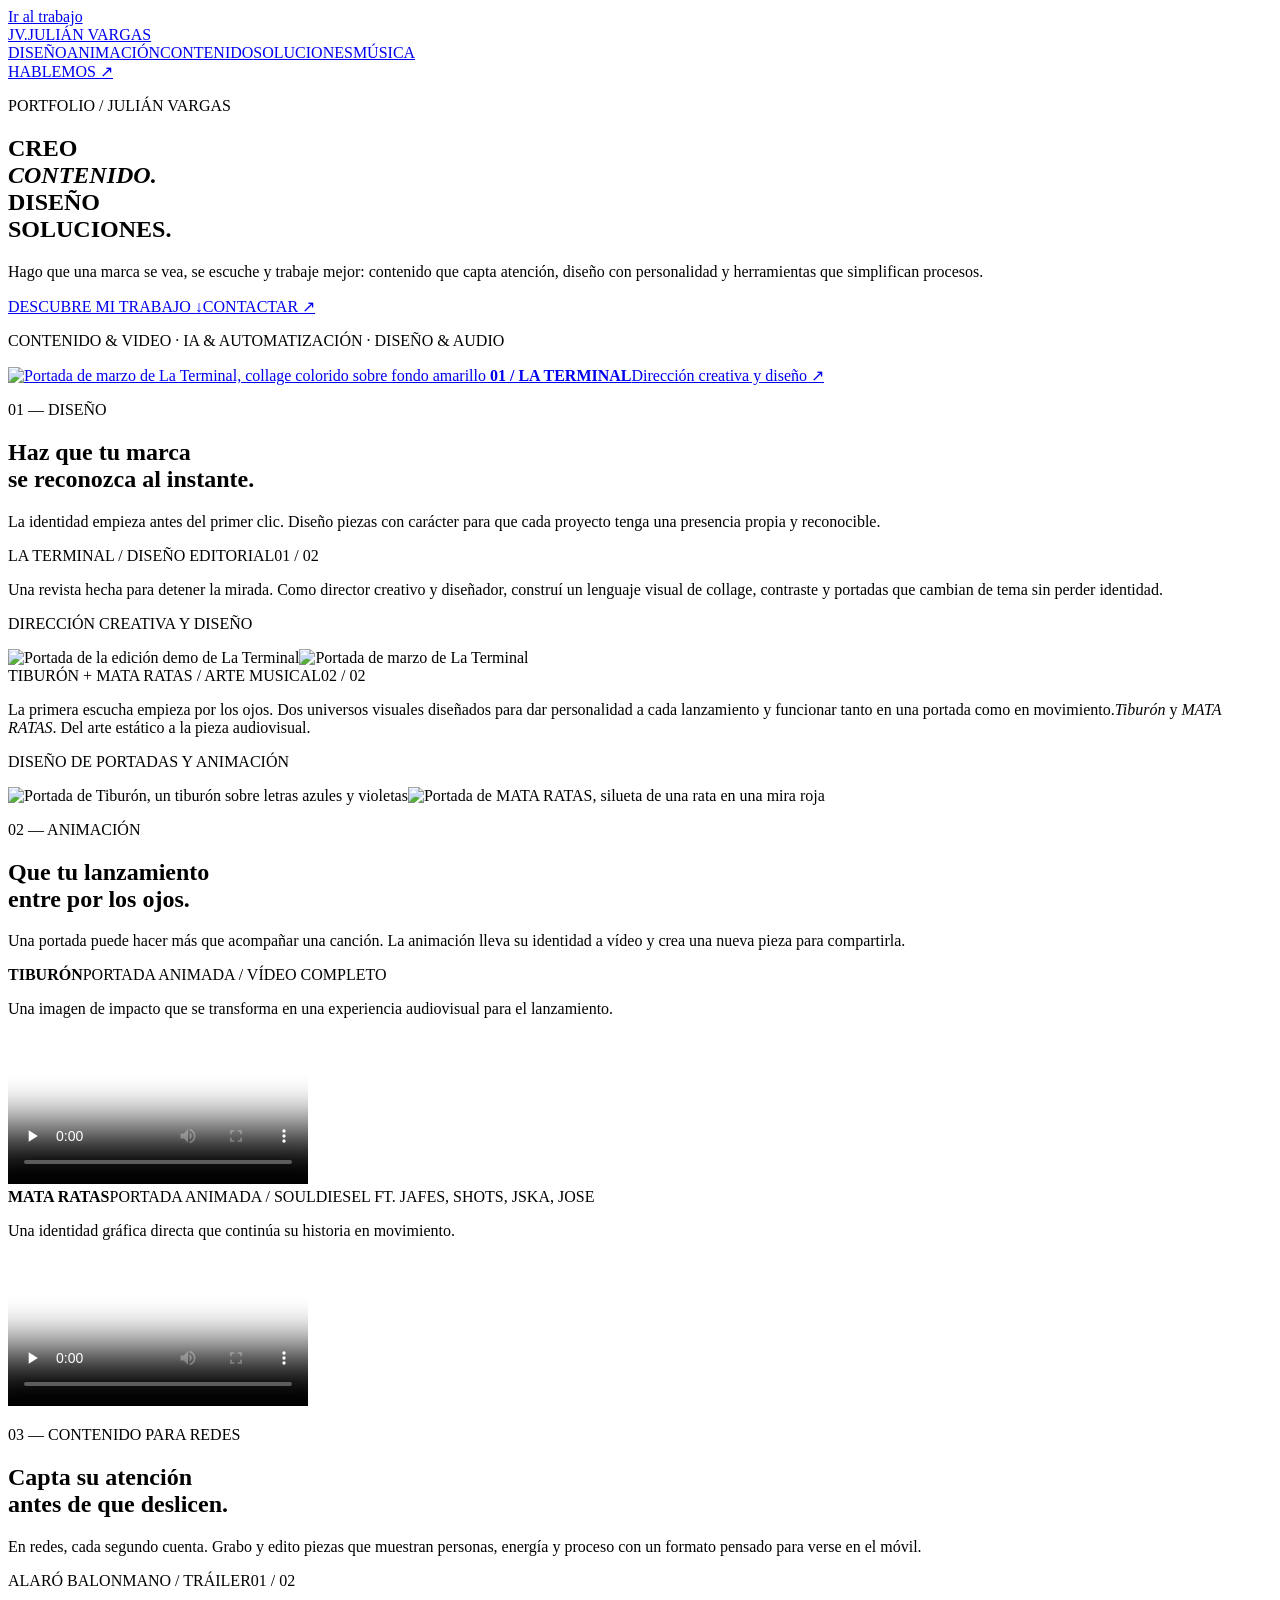
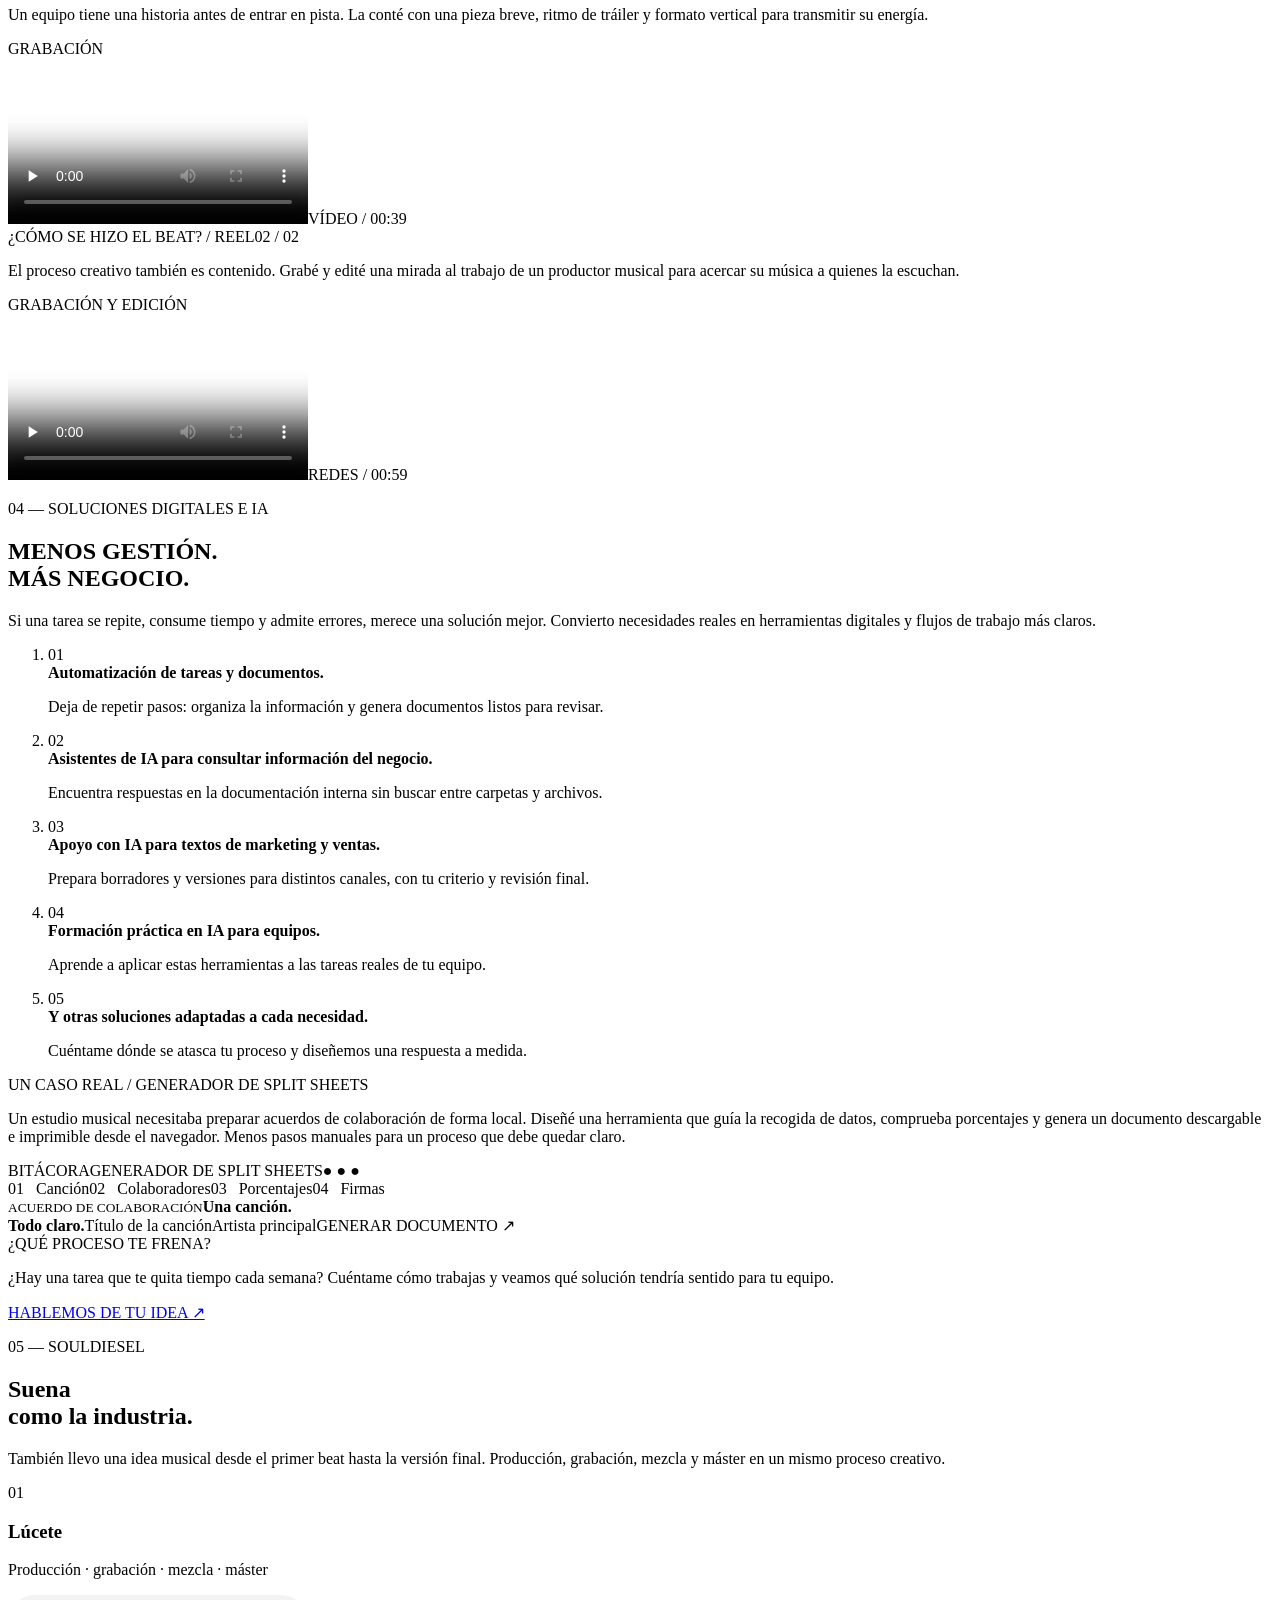
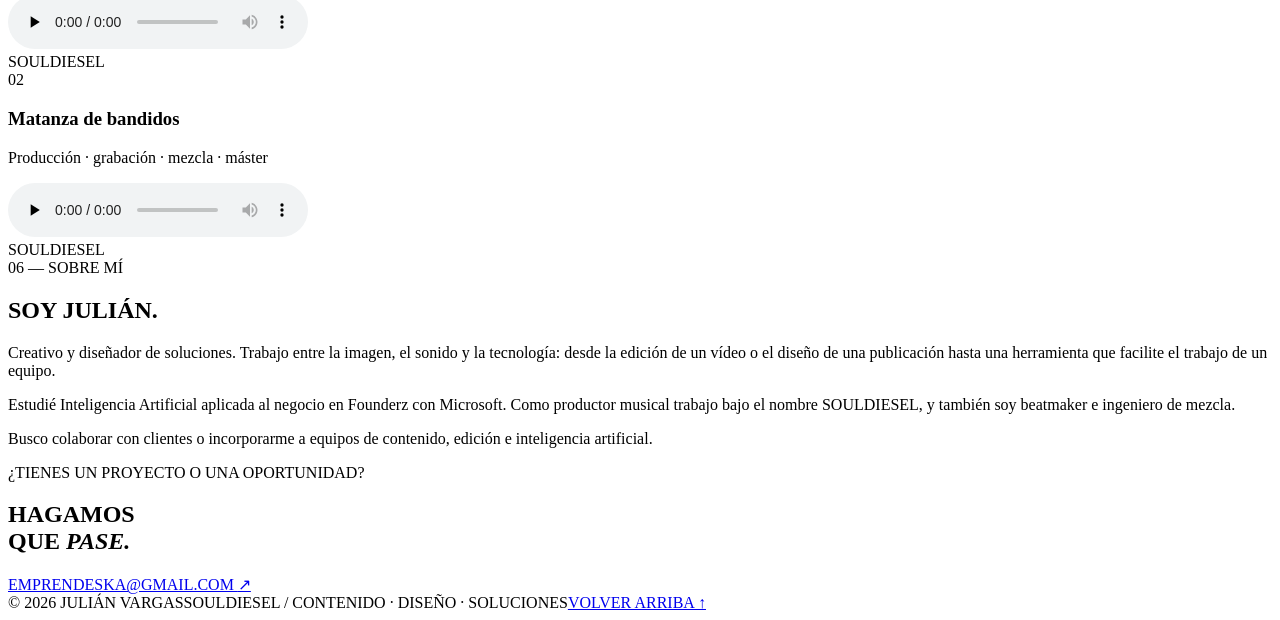
==== index.html @ f3318004 "Create index.html" ====
<!doctype html>
<html lang="es">
<head>
  <meta charset="utf-8">
  <meta name="viewport" content="width=device-width, initial-scale=1">
  <meta name="theme-color" content="#11120f">
  <meta name="description" content="Portfolio de Julián Vargas: creación y edición de contenido, soluciones digitales e inteligencia artificial, dirección creativa y producción musical como SOULDIESEL.">
  <title>Julián Vargas — Contenido, diseño y soluciones digitales</title>
  <link rel="stylesheet" href="styles.css">
</head>
<body>
  <a class="skip" href="#diseno">Ir al trabajo</a>
  <header class="site-header">
    <a class="brand" href="#inicio" aria-label="Julián Vargas, inicio">JV<span class="brand-dot">.</span><span class="brand-name">JULIÁN VARGAS</span></a>
    <nav aria-label="Navegación principal">
      <a href="#diseno">DISEÑO</a><a href="#animacion">ANIMACIÓN</a><a href="#contenido">CONTENIDO</a><a href="#soluciones">SOLUCIONES</a><a href="#musica">MÚSICA</a>
    </nav>
    <a class="header-contact" href="mailto:emprendeska@gmail.com">HABLEMOS <span aria-hidden="true">↗</span></a>
  </header>

  <main id="inicio">
    <section class="hero" aria-labelledby="hero-title">
      <div class="hero-copy">
        <p class="eyebrow"><span class="status-square"></span> PORTFOLIO / JULIÁN VARGAS</p>
        <h1 id="hero-title">CREO<br><em>CONTENIDO.</em><br>DISEÑO<br>SOLUCIONES<span class="accent">.</span></h1>
        <p class="hero-intro">Hago que una marca se vea, se escuche y trabaje mejor: contenido que capta atención, diseño con personalidad y herramientas que simplifican procesos.</p>
        <div class="hero-actions"><a class="button button-bright" href="#diseno">DESCUBRE MI TRABAJO <span aria-hidden="true">↓</span></a><a class="text-link" href="mailto:emprendeska@gmail.com">CONTACTAR <span aria-hidden="true">↗</span></a></div>
        <p class="hero-aside">CONTENIDO &amp; VIDEO <span>·</span> IA &amp; AUTOMATIZACIÓN <span>·</span> DISEÑO &amp; AUDIO</p>
      </div>
      <a class="hero-art" href="#diseno" aria-label="Ver trabajo de diseño">
        <img src="assets/revista-marzo.png" alt="Portada de marzo de La Terminal, collage colorido sobre fondo amarillo" fetchpriority="high">
        <span class="hero-art-label"><b>01 / LA TERMINAL</b><span>Dirección creativa y diseño <span aria-hidden="true">↗</span></span></span>
      </a>
    </section>

    <section id="diseno" class="section work-section" aria-labelledby="diseno-title"><div class="section-head"><p class="section-index">01 — DISEÑO</p><h2 id="diseno-title">Haz que tu marca<br><span>se reconozca al instante.</span></h2><p>La identidad empieza antes del primer clic. Diseño piezas con carácter para que cada proyecto tenga una presencia propia y reconocible.</p></div><div class="project-grid"><article class="project project-art" id="editorial">
          <div class="project-info"><div class="project-meta"><span>LA TERMINAL / DISEÑO EDITORIAL</span><span>01 / 02</span></div><p>Una revista hecha para detener la mirada. Como director creativo y diseñador, construí un lenguaje visual de collage, contraste y portadas que cambian de tema sin perder identidad.</p><p class="role">DIRECCIÓN CREATIVA Y DISEÑO</p></div>
        <div class="project-media magazine-pair"><img src="assets/revista-demo.png" alt="Portada de la edición demo de La Terminal" loading="lazy"><img src="assets/revista-marzo.png" alt="Portada de marzo de La Terminal" loading="lazy"></div>
          </article>
        <article class="project project-art">
          <div class="project-info"><div class="project-meta"><span>TIBURÓN + MATA RATAS / ARTE MUSICAL</span><span>02 / 02</span></div><p>La primera escucha empieza por los ojos. Dos universos visuales diseñados para dar personalidad a cada lanzamiento y funcionar tanto en una portada como en movimiento.<i>Tiburón</i> y <i>MATA RATAS</i>. Del arte estático a la pieza audiovisual.</p><p class="role">DISEÑO DE PORTADAS Y ANIMACIÓN</p></div>
        <div class="project-media art-pair"><img src="assets/tiburon.webp" alt="Portada de Tiburón, un tiburón sobre letras azules y violetas" loading="lazy"><img src="assets/mata-ratas.webp" alt="Portada de MATA RATAS, silueta de una rata en una mira roja" loading="lazy"></div>
          </article>
      </div></section><section id="animacion" class="section animation-section" aria-labelledby="animacion-title"><div class="section-head"><p class="section-index">02 — ANIMACIÓN</p><h2 id="animacion-title">Que tu lanzamiento<br><span>entre por los ojos.</span></h2><p>Una portada puede hacer más que acompañar una canción. La animación lleva su identidad a vídeo y crea una nueva pieza para compartirla.</p></div><div class="motion-grid" aria-label="Animaciones de portadas">
        <div class="motion-item" id="tiburon-video"><div class="motion-heading"><b>TIBURÓN</b><span>PORTADA ANIMADA / VÍDEO COMPLETO</span></div><p>Una imagen de impacto que se transforma en una experiencia audiovisual para el lanzamiento.</p><video controls playsinline preload="none" poster="assets/tiburon.webp" aria-label="Animación de la portada Tiburón"><source src="assets/tiburon.mp4" type="video/mp4">Tu navegador no admite este vídeo.</source></video></div>
        <div class="motion-item" id="ratas-video"><div class="motion-heading"><b>MATA RATAS</b><span>PORTADA ANIMADA / SOULDIESEL FT. JAFES, SHOTS, JSKA, JOSE</span></div><p>Una identidad gráfica directa que continúa su historia en movimiento.</p><video controls playsinline preload="none" poster="assets/mata-ratas.webp" aria-label="Animación de la portada MATA RATAS"><source src="assets/mata-ratas.mp4" type="video/mp4">Tu navegador no admite este vídeo.</source></video></div>
      </div>
    </section><section id="contenido" class="section content-section" aria-labelledby="contenido-title"><div class="section-head"><p class="section-index">03 — CONTENIDO PARA REDES</p><h2 id="contenido-title">Capta su atención<br><span>antes de que deslicen.</span></h2><p>En redes, cada segundo cuenta. Grabo y edito piezas que muestran personas, energía y proceso con un formato pensado para verse en el móvil.</p></div><div class="project-grid"><article class="project project-video">
          <div class="project-info"><div class="project-meta"><span>ALARÓ BALONMANO / TRÁILER</span><span>01 / 02</span></div><p>Un equipo tiene una historia antes de entrar en pista. La conté con una pieza breve, ritmo de tráiler y formato vertical para transmitir su energía.</p><p class="role">GRABACIÓN</p></div>
        <div class="project-media portrait"><video controls playsinline preload="none" poster="assets/balonmano-poster.jpg" aria-label="Tráiler del equipo de balonmano de Alaró"><source src="assets/balonmano.mp4" type="video/mp4">Tu navegador no admite este vídeo.</source></video><span class="media-corner">VÍDEO / 00:39</span></div>
          </article>
        <article class="project project-video">
          <div class="project-info"><div class="project-meta"><span>¿CÓMO SE HIZO EL BEAT? / REEL</span><span>02 / 02</span></div><p>El proceso creativo también es contenido. Grabé y edité una mirada al trabajo de un productor musical para acercar su música a quienes la escuchan.</p><p class="role">GRABACIÓN Y EDICIÓN</p></div>
        <div class="project-media portrait"><video controls playsinline preload="none" poster="assets/beat-poster.jpg" aria-label="Vídeo sobre cómo se hizo un beat"><source src="assets/beat.mp4" type="video/mp4">Tu navegador no admite este vídeo.</source></video><span class="media-corner">REDES / 00:59</span></div>
          </article>
        </div></section><section id="soluciones" class="section solutions" aria-labelledby="solutions-title"><div class="section-head"><p class="section-index">04 — SOLUCIONES DIGITALES E IA</p><h2 id="solutions-title">MENOS GESTIÓN.<br><span>MÁS NEGOCIO.</span></h2><p>Si una tarea se repite, consume tiempo y admite errores, merece una solución mejor. Convierto necesidades reales en herramientas digitales y flujos de trabajo más claros.</p></div>
      <ol class="solution-options" aria-label="Aplicaciones de IA y automatización">
<li><span class="option-number" aria-hidden="true">01</span><div><strong>Automatización de tareas y documentos.</strong><p>Deja de repetir pasos: organiza la información y genera documentos listos para revisar.</p></div></li>
<li><span class="option-number" aria-hidden="true">02</span><div><strong>Asistentes de IA para consultar información del negocio.</strong><p>Encuentra respuestas en la documentación interna sin buscar entre carpetas y archivos.</p></div></li>
<li><span class="option-number" aria-hidden="true">03</span><div><strong>Apoyo con IA para textos de marketing y ventas.</strong><p>Prepara borradores y versiones para distintos canales, con tu criterio y revisión final.</p></div></li>
<li><span class="option-number" aria-hidden="true">04</span><div><strong>Formación práctica en IA para equipos.</strong><p>Aprende a aplicar estas herramientas a las tareas reales de tu equipo.</p></div></li>
<li><span class="option-number" aria-hidden="true">05</span><div><strong>Y otras soluciones adaptadas a cada necesidad.</strong><p>Cuéntame dónde se atasca tu proceso y diseñemos una respuesta a medida.</p></div></li>
</ol><div class="solution-lead"><p class="case-label">UN CASO REAL / GENERADOR DE SPLIT SHEETS</p><p>Un estudio musical necesitaba preparar acuerdos de colaboración de forma local. Diseñé una herramienta que guía la recogida de datos, comprueba porcentajes y genera un documento descargable e imprimible desde el navegador. Menos pasos manuales para un proceso que debe quedar claro.</p></div><div class="solution-case"><div class="solution-screen" aria-label="Esquema visual del generador de acuerdos musicales"><div class="screen-top"><span>BITÁCORA</span><span>GENERADOR DE SPLIT SHEETS</span><span>● ● ●</span></div><div class="screen-body"><div class="screen-side"><span class="active">01   Canción</span><span>02   Colaboradores</span><span>03   Porcentajes</span><span>04   Firmas</span></div><div class="screen-form"><small>ACUERDO DE COLABORACIÓN</small><strong>Una canción.<br>Todo claro.</strong><span class="fake-field">Título de la canción</span><span class="fake-field">Artista principal</span><span class="fake-button">GENERAR DOCUMENTO ↗</span></div></div></div></div>
      <div class="service-line"><div><span>¿QUÉ PROCESO TE FRENA?</span><p>¿Hay una tarea que te quita tiempo cada semana? Cuéntame cómo trabajas y veamos qué solución tendría sentido para tu equipo.</p></div><a href="mailto:emprendeska@gmail.com?subject=Una%20idea%20para%20automatizar">HABLEMOS DE TU IDEA ↗</a></div></section>

    <section id="musica" class="section music" aria-labelledby="music-title"><div class="section-head"><p class="section-index">05 — SOULDIESEL</p><h2 id="music-title">Suena<br><span>como la industria.</span></h2><p>También llevo una idea musical desde el primer beat hasta la versión final. Producción, grabación, mezcla y máster en un mismo proceso creativo.</p></div><div class="tracks"><article class="track"><div class="track-number">01</div><div class="track-copy"><h3>Lúcete</h3><p>Producción · grabación · mezcla · máster</p><audio controls preload="none" aria-label="Escuchar Lúcete"><source src="assets/lucete.mp3" type="audio/mpeg">Tu navegador no admite audio.</source></audio></div><span class="track-mark">SOULDIESEL</span></article><article class="track"><div class="track-number">02</div><div class="track-copy"><h3>Matanza de bandidos</h3><p>Producción · grabación · mezcla · máster</p><audio controls preload="none" aria-label="Escuchar Matanza de bandidos"><source src="assets/matanza.mp3" type="audio/mpeg">Tu navegador no admite audio.</source></audio></div><span class="track-mark">SOULDIESEL</span></article></div></section>

    <section id="sobre-mi" class="section about" aria-labelledby="about-title"><div class="about-label">06 — SOBRE MÍ</div><div><h2 id="about-title">SOY JULIÁN<span>.</span></h2><p>Creativo y diseñador de soluciones. Trabajo entre la imagen, el sonido y la tecnología: desde la edición de un vídeo o el diseño de una publicación hasta una herramienta que facilite el trabajo de un equipo.</p><p>Estudié Inteligencia Artificial aplicada al negocio en Founderz con Microsoft. Como productor musical trabajo bajo el nombre SOULDIESEL, y también soy beatmaker e ingeniero de mezcla.</p><p class="about-availability">Busco colaborar con clientes o incorporarme a equipos de contenido, edición e inteligencia artificial.</p></div></section>

    <section class="contact" aria-labelledby="contact-title"><p>¿TIENES UN PROYECTO O UNA OPORTUNIDAD?</p><h2 id="contact-title">HAGAMOS<br>QUE <em>PASE.</em></h2><a href="mailto:emprendeska@gmail.com">EMPRENDESKA@GMAIL.COM <span aria-hidden="true">↗</span></a></section>
  </main>
  <footer><span>© <span id="year">2026</span> JULIÁN VARGAS</span><span>SOULDIESEL / CONTENIDO · DISEÑO · SOLUCIONES</span><a href="#inicio">VOLVER ARRIBA ↑</a></footer>
  <script>document.getElementById('year').textContent = new Date().getFullYear();</script>
</body>
</html>
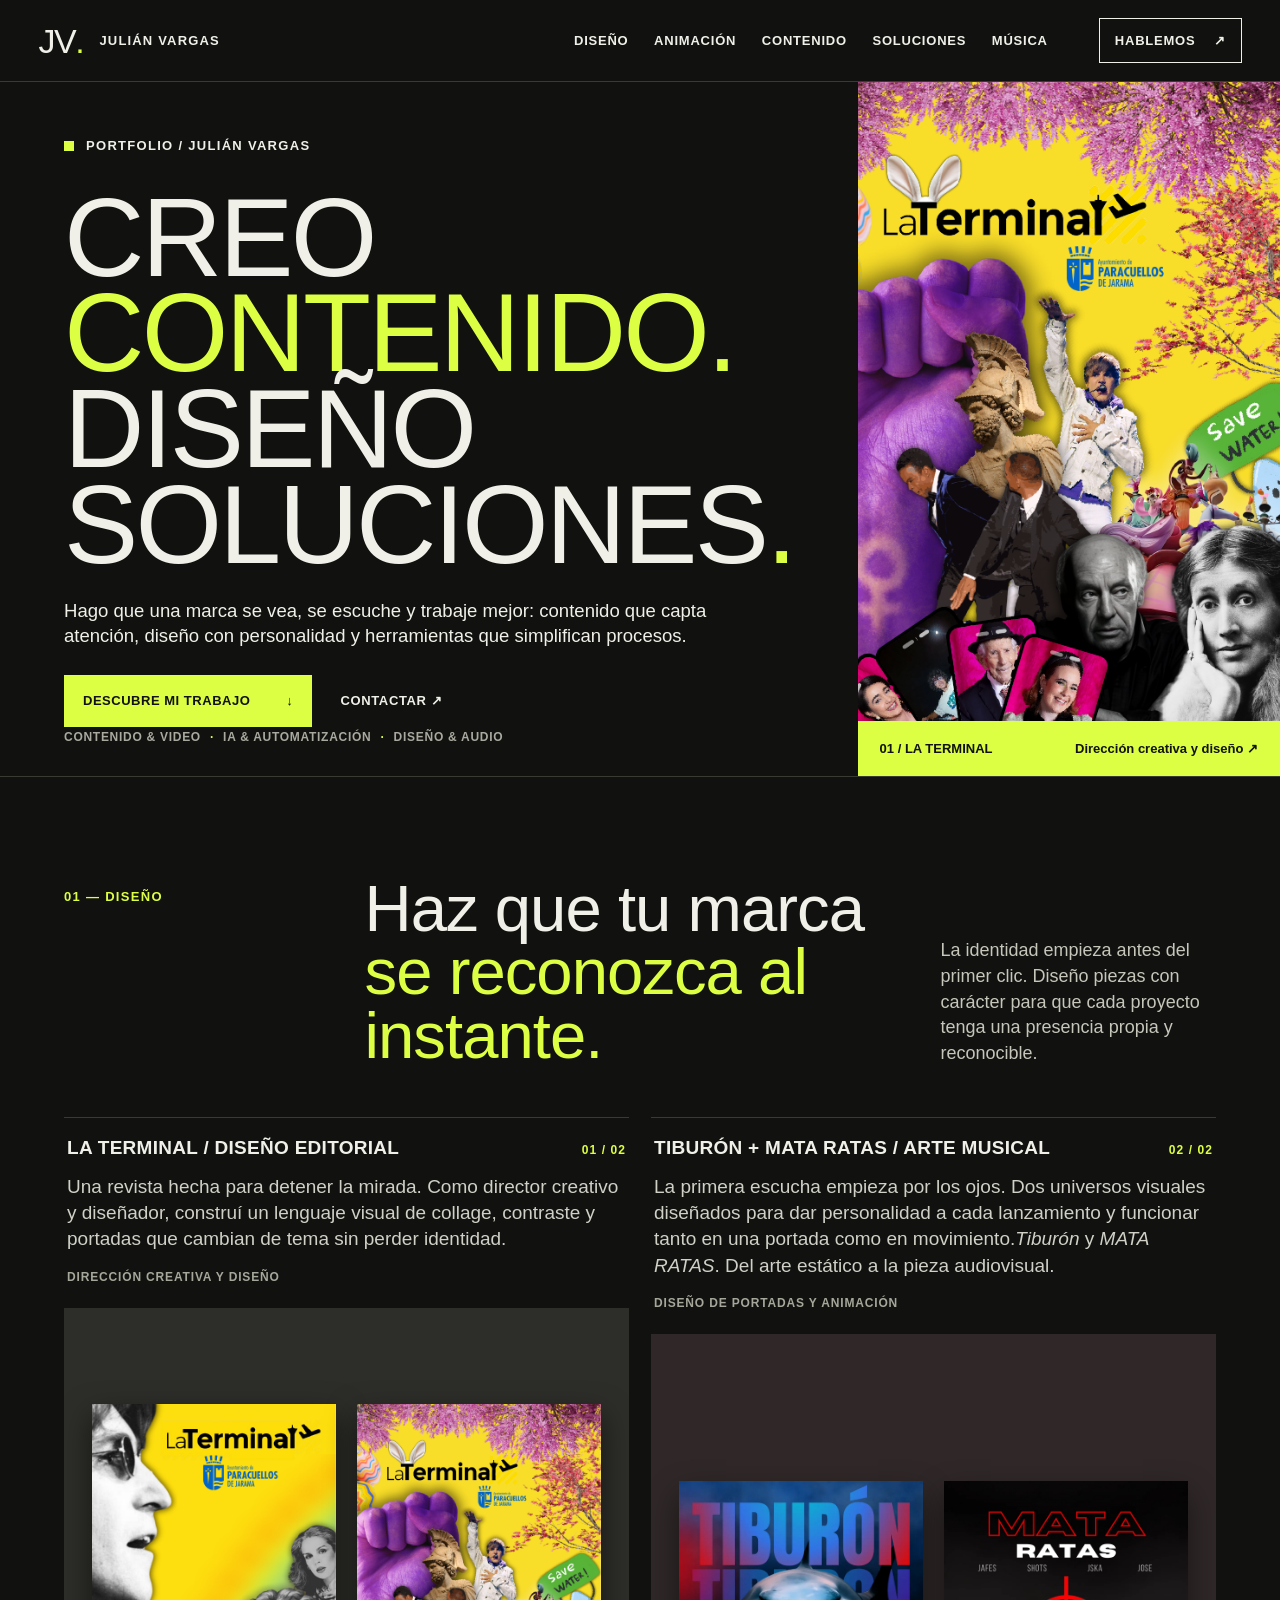
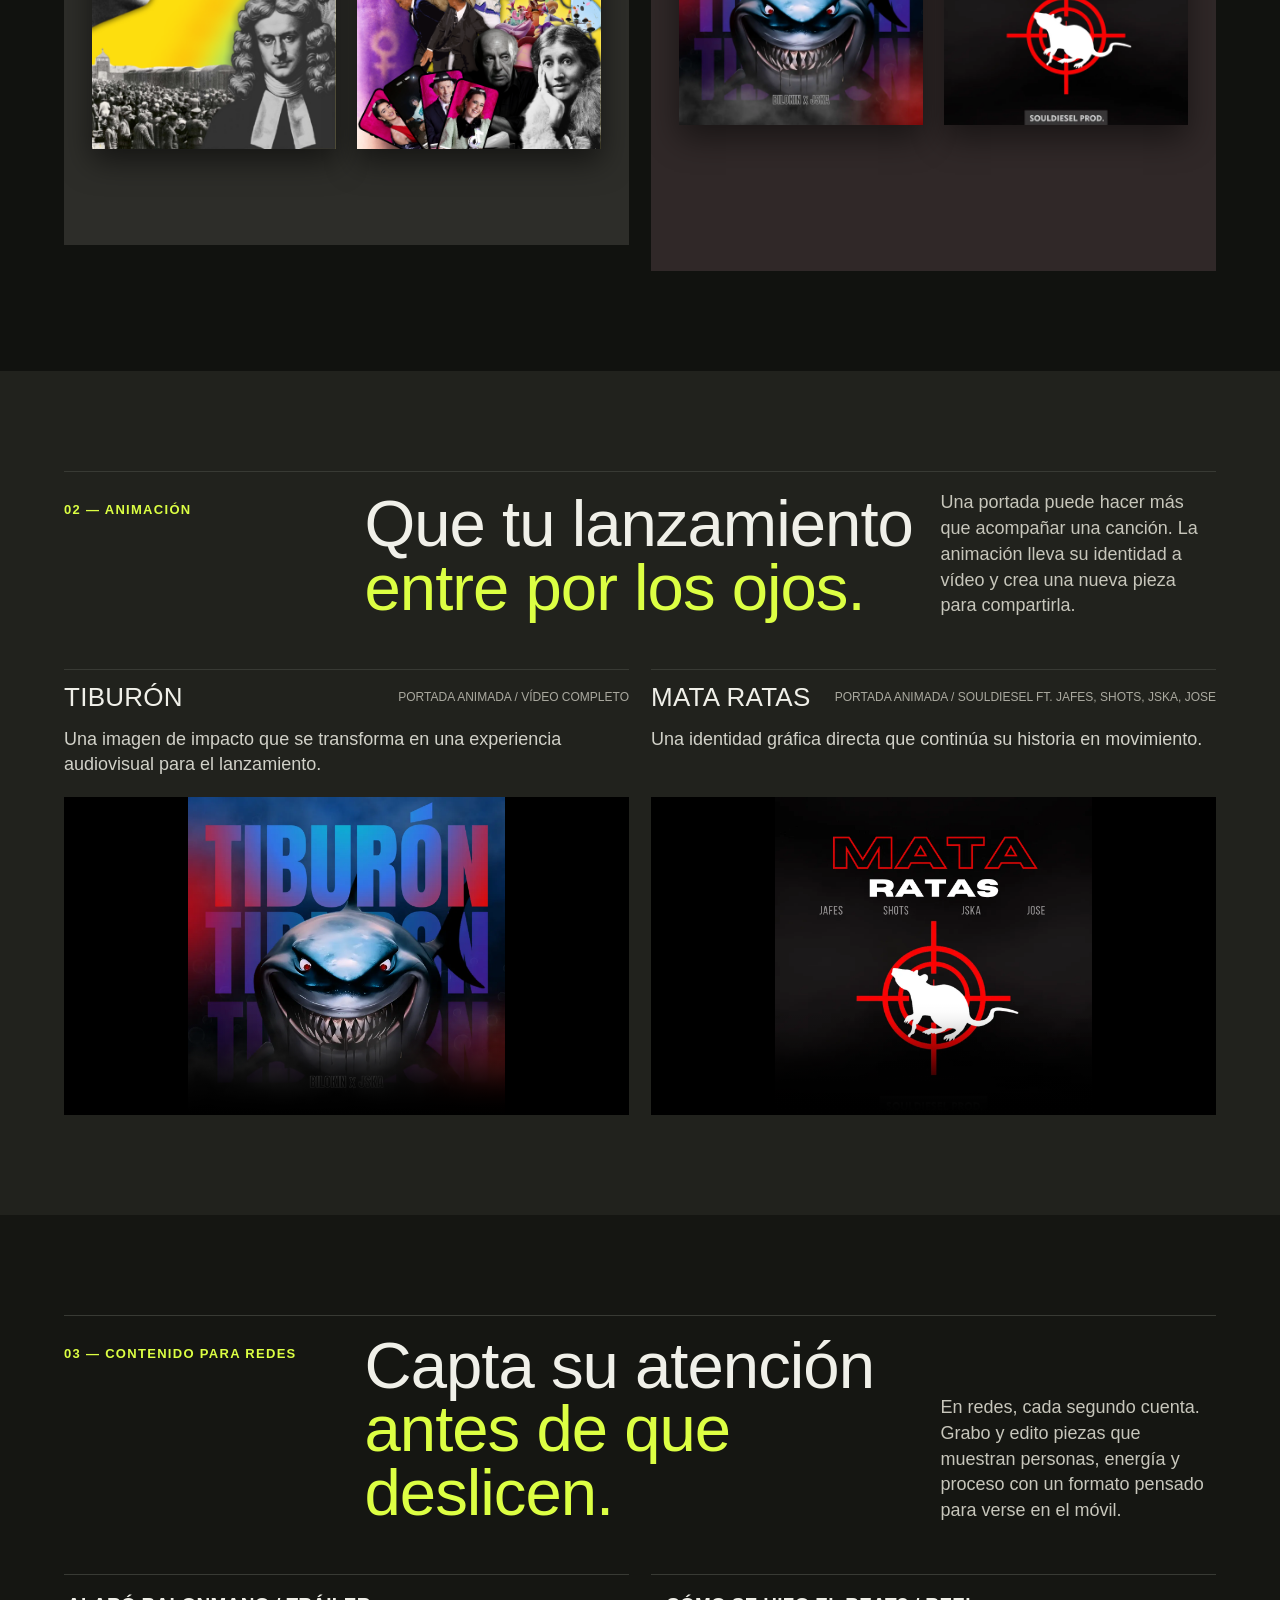
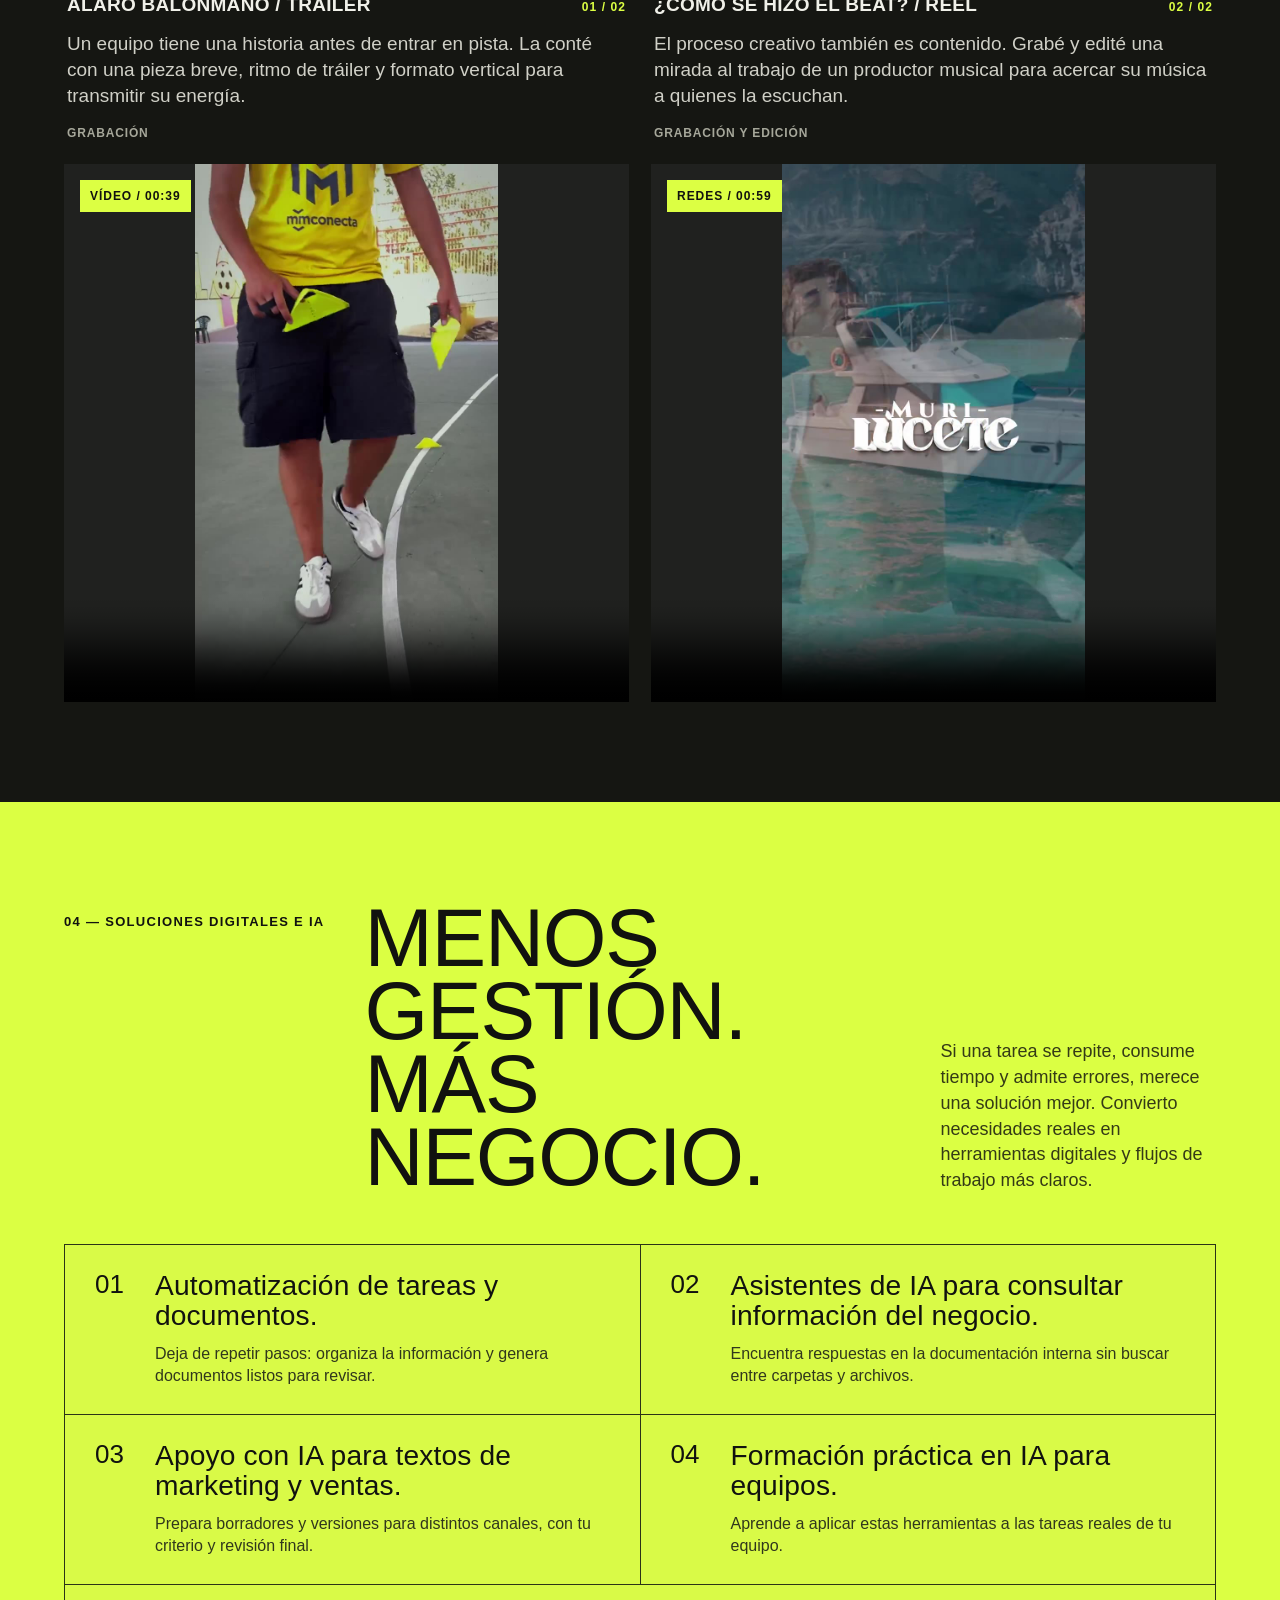
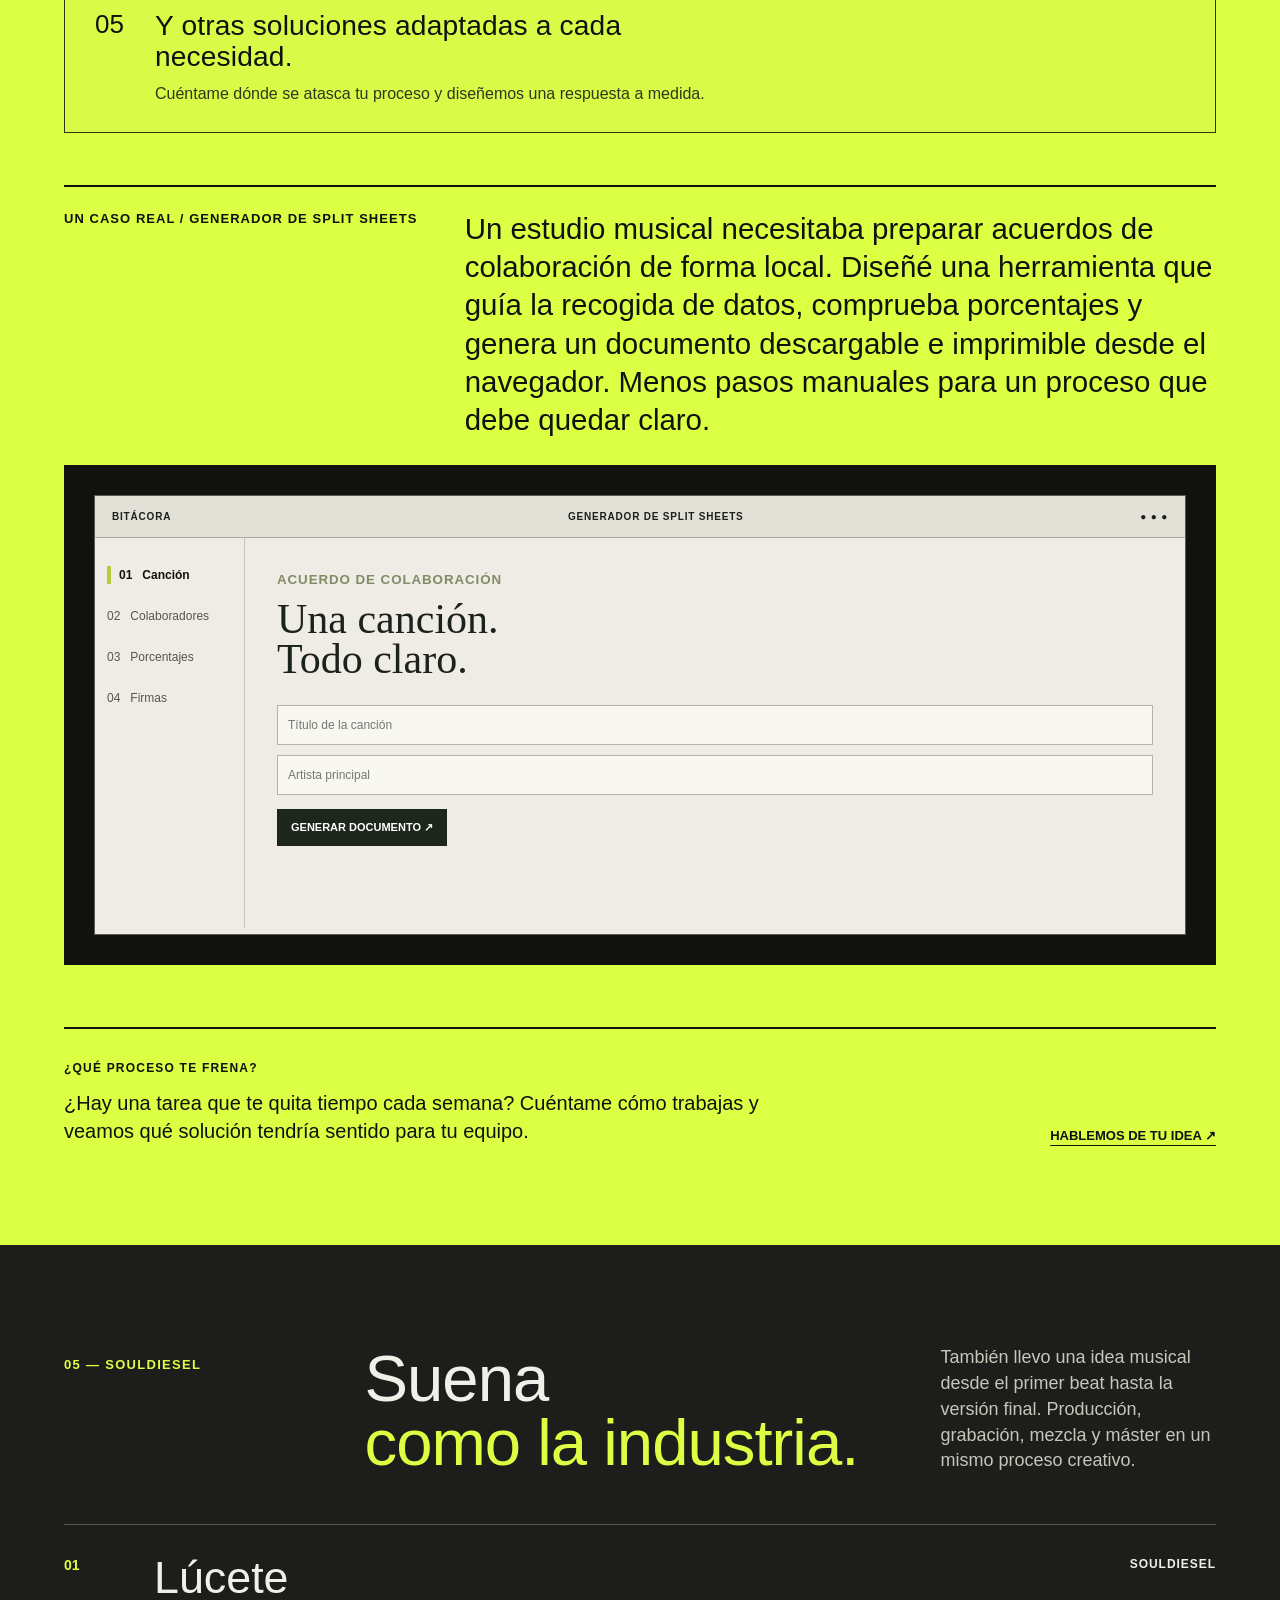
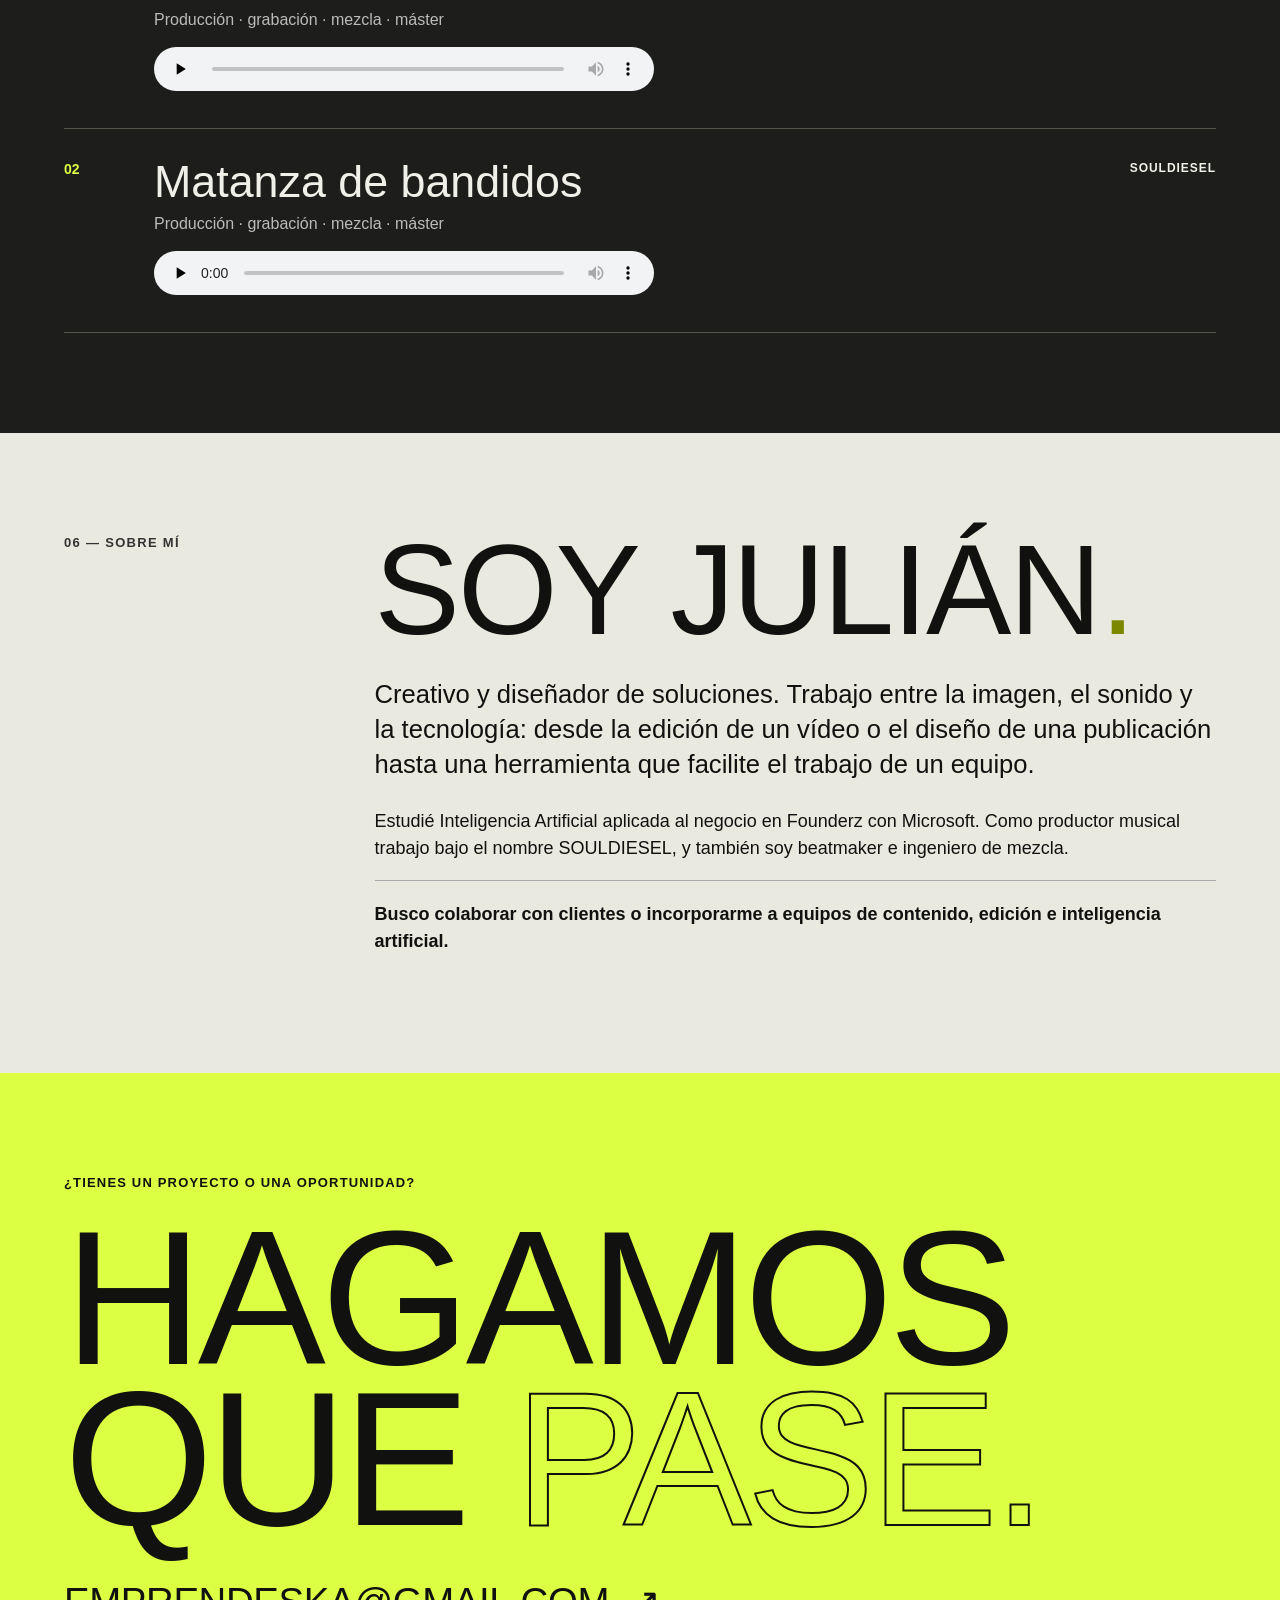
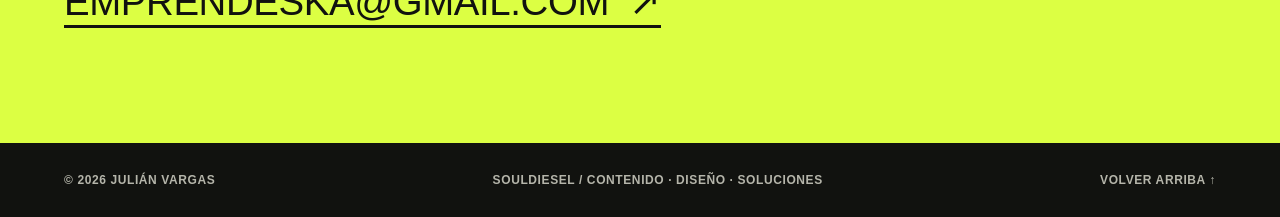
==== commit 39395ed0: "html index.html" ====
--- a/index.html
+++ b/index.html
@@ -70,6 +70,50 @@
     <section class="contact" aria-labelledby="contact-title"><p>¿TIENES UN PROYECTO O UNA OPORTUNIDAD?</p><h2 id="contact-title">HAGAMOS<br>QUE <em>PASE.</em></h2><a href="mailto:emprendeska@gmail.com">EMPRENDESKA@GMAIL.COM <span aria-hidden="true">↗</span></a></section>
   </main>
   <footer><span>© <span id="year">2026</span> JULIÁN VARGAS</span><span>SOULDIESEL / CONTENIDO · DISEÑO · SOLUCIONES</span><a href="#inicio">VOLVER ARRIBA ↑</a></footer>
-  <script>document.getElementById('year').textContent = new Date().getFullYear();</script>
+  <script>
+    document.getElementById('year').textContent = new Date().getFullYear();
+    (() => {
+      const header = document.querySelector('.site-header');
+      const nav = header.querySelector('nav');
+      const items = [...nav.querySelectorAll('a[href^="#"]')]
+        .map(link => ({ link, id: link.hash.slice(1), section: document.getElementById(link.hash.slice(1)) }))
+        .filter(item => item.section);
+      let current = null;
+      let scheduled = false;
+
+      function updateSection() {
+        scheduled = false;
+        const line = header.getBoundingClientRect().bottom + 24;
+        const active = items.find(({ section }) => {
+          const bounds = section.getBoundingClientRect();
+          return bounds.top <= line && bounds.bottom > line;
+        })?.id ?? null;
+        if (active === current) return;
+        current = active;
+        for (const { link, id } of items) {
+          if (id === active) link.setAttribute('aria-current', 'location');
+          else link.removeAttribute('aria-current');
+        }
+        const link = items.find(item => item.id === active)?.link;
+        if (link && nav.scrollWidth > nav.clientWidth) {
+          const navBox = nav.getBoundingClientRect();
+          const linkBox = link.getBoundingClientRect();
+          nav.scrollTo({
+            left: nav.scrollLeft + linkBox.left - navBox.left - (navBox.width - linkBox.width) / 2,
+            behavior: matchMedia('(prefers-reduced-motion: reduce)').matches ? 'auto' : 'smooth'
+          });
+        }
+      }
+      function scheduleUpdate() {
+        if (scheduled) return;
+        scheduled = true;
+        requestAnimationFrame(updateSection);
+      }
+      addEventListener('scroll', scheduleUpdate, { passive: true });
+      addEventListener('resize', scheduleUpdate);
+      addEventListener('hashchange', scheduleUpdate);
+      updateSection();
+    })();
+  </script>
 </body>
 </html>
--- a/styles.css
+++ b/styles.css
@@ -0,0 +1,13 @@
+:root{color-scheme:dark;--ink:#11120f;--paper:#f0f0e9;--muted:#aaa99f;--line:#383a34;--acid:#dcff43;--display:Impact,"Arial Narrow",sans-serif}*{box-sizing:border-box}html{scroll-behavior:smooth}body{margin:0;background:var(--ink);color:var(--paper);font:16px/1.5 Arial,Helvetica,sans-serif}img,video{display:block;max-width:100%}a{color:inherit}button,a{touch-action:manipulation}a:focus-visible,video:focus-visible,audio:focus-visible{outline:3px solid var(--acid);outline-offset:4px}.skip{position:absolute;left:12px;top:-70px;padding:10px;background:var(--acid);color:var(--ink);z-index:100}.skip:focus{top:10px}.site-header{height:82px;padding:0 3vw;display:flex;align-items:center;gap:36px;border-bottom:1px solid var(--line);position:relative;z-index:10;background:var(--ink)}.brand{display:flex;align-items:center;text-decoration:none;font:34px/1 var(--display);letter-spacing:-.04em;white-space:nowrap}.brand-dot{color:var(--acid)}.brand-name{font:700 13px/1 Arial,sans-serif;letter-spacing:.09em;margin-left:16px}.site-header nav{display:flex;gap:clamp(14px,2vw,36px);margin-left:auto}.site-header nav a,.header-contact{font-size:13px;font-weight:800;letter-spacing:.06em;text-decoration:none;white-space:nowrap}.site-header a:hover,.text-link:hover,.project-links a:hover,footer a:hover{color:var(--acid)}.header-contact{border:1px solid var(--paper);padding:12px 15px;margin-left:15px}.header-contact span{margin-left:14px}.hero{min-height:695px;display:grid;grid-template-columns:minmax(0,1.34fr) minmax(330px,.66fr);border-bottom:1px solid var(--line)}.hero-copy{padding:54px 4vw 30px 5vw;display:flex;flex-direction:column;align-items:flex-start}.eyebrow,.section-index,.about-label{font-size:13px;font-weight:800;letter-spacing:.1em}.eyebrow{display:flex;gap:12px;align-items:center;margin:0 0 34px}.status-square{width:10px;height:10px;background:var(--acid)}h1,h2,h3,p{margin-top:0}.hero h1{font:clamp(70px,8.7vw,152px)/.86 var(--display);letter-spacing:-.025em;margin:0 0 25px}.hero h1 em,.contact h2 em{font-style:normal;color:var(--acid)}.hero h1 .accent{color:var(--acid)}.hero-intro{max-width:610px;font-size:clamp(18px,1.45vw,23px);line-height:1.36;margin:0 0 27px}.hero-actions{display:flex;align-items:center;gap:28px}.button{display:inline-flex;gap:36px;align-items:center;padding:16px 19px;text-decoration:none;font-size:13px;font-weight:800;letter-spacing:.04em}.button-bright{background:var(--acid);color:var(--ink)}.button-bright:hover{background:#f0ffaf}.text-link{font-size:13px;font-weight:800;letter-spacing:.05em;text-decoration:none}.hero-aside{margin:auto 0 0;color:var(--muted);font-size:12px;font-weight:700;letter-spacing:.06em}.hero-aside span{color:var(--acid);padding:0 5px}.hero-art{position:relative;min-height:600px;overflow:hidden;background:#ead709;text-decoration:none}.hero-art>img{width:100%;height:100%;object-fit:cover;object-position:center;position:absolute;transition:transform .5s}.hero-art:hover>img{transform:scale(1.035)}.hero-art-label{position:absolute;bottom:0;left:0;right:0;display:flex;align-items:center;justify-content:space-between;gap:10px;padding:18px 22px;background:var(--acid);color:var(--ink);font-size:13px}.hero-art-label b{white-space:nowrap}.hero-art-label>span{font-weight:600}.section{padding:100px 5vw}.section-head{display:grid;grid-template-columns:1fr 2fr 1fr;align-items:end;gap:25px;margin-bottom:50px}.section-index{align-self:start;margin:10px 0 0;color:var(--acid)}.section h2{font:clamp(55px,6.4vw,112px)/.89 var(--display);letter-spacing:-.015em;margin:0}.section h2 span{color:var(--acid)}.section-head>p:last-child{color:#c7c6bb;line-height:1.5;margin:0;max-width:400px}.project-grid{display:grid;grid-template-columns:repeat(2,minmax(0,1fr));gap:44px 22px}.project{min-width:0;border-top:1px solid var(--line)}.project-media{height:clamp(350px,42vw,660px);background:#242621;position:relative;overflow:hidden}.project-media.portrait{display:flex;justify-content:center;background:#20211f}.project-media.portrait video{height:100%;width:100%;object-fit:contain}.media-corner{position:absolute;top:16px;left:16px;background:var(--acid);color:var(--ink);padding:7px 10px;font-size:12px;font-weight:800;letter-spacing:.08em;pointer-events:none}.project-media.magazine-pair,.project-media.art-pair{display:grid;grid-template-columns:1fr 1fr;align-items:center;justify-items:center;gap:4%;padding:5%;background:#2d2d29}.project-media.magazine-pair img{height:100%;width:100%;object-fit:contain;filter:drop-shadow(0 12px 15px #0008)}.project-media.art-pair{background:#302828}.project-media.art-pair img{width:100%;aspect-ratio:1;object-fit:cover;box-shadow:0 14px 30px #0007}.project-info{padding:22px 3px}.project-meta{display:flex;justify-content:space-between;color:var(--acid);font-size:12px;font-weight:800;letter-spacing:.09em}.project h3{font:clamp(34px,3.2vw,55px)/1 var(--display);margin:18px 0 13px}.project-info>p:not(.role){max-width:620px;color:#d0d0c7;margin-bottom:18px}.role{color:#a6a79a;font-size:12px;font-weight:800;letter-spacing:.07em}.project-links{display:flex;gap:22px;flex-wrap:wrap;margin-top:20px}.project-links a{font-size:13px;font-weight:800;text-decoration:underline;text-underline-offset:5px}.motion-grid{display:grid;grid-template-columns:1fr 1fr;gap:22px;margin-top:34px}.motion-item{min-width:0;border-top:1px solid var(--line);scroll-margin-top:20px}.motion-heading{display:flex;align-items:center;justify-content:space-between;gap:15px;padding:14px 0;font-size:12px}.motion-heading b{font-size:15px}.motion-heading span{color:var(--muted);text-align:right}.motion-item video{width:100%;aspect-ratio:16/9;object-fit:contain;background:#000}.solutions{background:#dbff43;color:var(--ink)}.solutions .section-index,.solutions h2 span{color:#11120f}.solutions .section-head>p:last-child{color:#343a16}.solution-case{display:grid;grid-template-columns:minmax(0,1.2fr) minmax(300px,.8fr);background:#11120f;color:var(--paper)}.solution-screen{margin:35px;min-height:420px;align-self:center;border:1px solid #595c4c;background:#eeece4;color:#1b211d;box-shadow:15px 15px 0 #343b20}.screen-top{background:#e3e1d7;display:flex;align-items:center;justify-content:space-between;gap:8px;padding:13px 17px;border-bottom:1px solid #aaa;font-size:10px;font-weight:800;letter-spacing:.08em}.screen-body{display:grid;grid-template-columns:150px 1fr;min-height:345px}.screen-side{padding:28px 12px;border-right:1px solid #c5c5b9;display:flex;flex-direction:column;gap:23px;color:#555;font-size:12px}.screen-side .active{font-weight:800;color:#111;border-left:4px solid #bbc93e;padding-left:8px}.screen-form{padding:32px;display:flex;flex-direction:column;align-items:flex-start}.screen-form small{font-weight:800;letter-spacing:.07em;color:#838b66}.screen-form strong{font:42px/.95 Georgia,serif;margin:10px 0 25px}.fake-field{border:1px solid #b1b4a5;background:#f8f7f0;color:#777;width:100%;padding:10px;margin-bottom:10px;font-size:12px}.fake-button{background:#1e271c;color:#fff;padding:10px 14px;margin-top:4px;font-size:11px;font-weight:800}.solution-copy{padding:55px 45px 45px 18px;align-self:center}.pill{border:1px solid #626651;color:var(--acid);padding:8px 10px;font-size:11px;font-weight:800;letter-spacing:.08em}.solution-copy h3{font:clamp(39px,3.4vw,64px)/1 var(--display);margin:24px 0}.solution-copy p,.solution-copy li{color:#d0d0c8}.solution-copy ul{padding-left:21px;margin:20px 0}.solution-copy li{margin-bottom:7px}.solution-copy .solution-note{font-size:13px;color:#a8aa9b;margin-top:25px}.service-line{border-top:2px solid #111;display:grid;grid-template-columns:1fr 1fr auto;gap:30px;align-items:end;margin-top:62px;padding-top:26px}.service-line span{font-size:12px;font-weight:800;letter-spacing:.1em}.service-line h3{font:clamp(33px,3vw,49px)/1 var(--display);max-width:390px;margin:13px 0 0}.service-line p{max-width:480px;margin:0}.service-line a{white-space:nowrap;font-size:13px;font-weight:800;text-underline-offset:5px}.music{background:#1d1e1b}.tracks{border-top:1px solid #56574f}.track{display:grid;grid-template-columns:65px 1fr 160px;gap:25px;align-items:start;padding:30px 0;border-bottom:1px solid #56574f}.track-number{font-size:14px;color:var(--acid);font-weight:800}.track-copy h3{font:clamp(38px,3.5vw,62px)/1 var(--display);margin:0 0 8px}.track-copy p{color:#bbb;margin-bottom:15px}.track audio{width:min(100%,500px);height:44px;color-scheme:light}.track-mark{font-size:12px;font-weight:800;letter-spacing:.08em;justify-self:end}.about{display:grid;grid-template-columns:1fr 3fr;gap:30px;background:#eae9df;color:var(--ink)}.about-label{color:#333}.about h2{font-size:clamp(80px,10vw,180px);margin-bottom:30px}.about h2 span{color:#7c8900}.about p{max-width:850px;font-size:clamp(20px,2vw,30px);line-height:1.38}.about p+p{font-size:18px;line-height:1.5}.about .about-availability{border-top:1px solid #aaa;padding-top:20px;font-weight:700}.contact{padding:100px 5vw 115px;background:var(--acid);color:var(--ink)}.contact>p{font-size:13px;font-weight:800;letter-spacing:.09em}.contact h2{font:clamp(90px,15vw,250px)/.84 var(--display);letter-spacing:-.025em;margin:24px 0 40px}.contact h2 em{color:transparent;-webkit-text-stroke:2px var(--ink)}.contact>a{font:clamp(23px,3vw,48px)/1.2 var(--display);text-decoration:none;letter-spacing:-.01em;display:inline-flex;gap:20px;align-items:center;border-bottom:3px solid var(--ink);overflow-wrap:anywhere}.contact>a:hover{opacity:.62}footer{display:flex;justify-content:space-between;gap:20px;align-items:center;padding:28px 5vw;color:#b5b5aa;font-size:12px;font-weight:800;letter-spacing:.05em}footer a{text-decoration:none;white-space:nowrap}section[id]{scroll-margin-top:20px}
+@media(max-width:1050px){.site-header{gap:15px}.brand-name{display:none}.hero{grid-template-columns:1.15fr .85fr}.hero h1{font-size:clamp(60px,8.8vw,95px)}.section-head{grid-template-columns:1fr 2fr}.section-head>p:last-child{grid-column:2}.service-line{grid-template-columns:1fr 1fr}.service-line a{grid-column:2}.solution-screen{margin:22px}.solution-copy{padding:32px}}
+@media(max-width:700px){.site-header{height:auto;min-height:70px;flex-wrap:wrap;padding:12px 5vw;gap:12px}.brand{font-size:30px}.site-header nav{order:3;width:100%;margin:0;overflow-x:auto;gap:22px;padding:4px 0 2px}.site-header nav a{font-size:11px}.header-contact{margin-left:auto;font-size:11px;padding:8px}.hero{display:flex;flex-direction:column;min-height:auto}.hero-copy{padding:38px 5vw 34px}.eyebrow{margin-bottom:27px}.hero h1{font-size:clamp(62px,13vw,110px)}.hero-intro{font-size:18px}.hero-aside{margin-top:32px;line-height:1.7}.hero-art{min-height:510px}.hero-art-label{font-size:12px}.section{padding:70px 5vw}.section-head{display:block;margin-bottom:32px}.section-index{margin:0 0 22px}.section h2{font-size:clamp(56px,11vw,90px);margin-bottom:22px}.project-grid,.motion-grid{grid-template-columns:1fr}.project-media{height:min(125vw,590px)}.project-media.magazine-pair,.project-media.art-pair{height:95vw}.motion-grid{gap:28px}.solution-case{grid-template-columns:1fr}.solution-screen{min-height:0;margin:22px}.screen-body{min-height:290px}.solution-copy{padding:24px}.service-line{grid-template-columns:1fr;gap:18px}.service-line a{grid-column:auto}.track{grid-template-columns:35px 1fr;gap:10px}.track-mark{display:none}.about{grid-template-columns:1fr}.about h2{font-size:clamp(70px,13vw,120px)}.contact{padding:75px 5vw}.contact h2{font-size:clamp(80px,18vw,145px)}footer{flex-wrap:wrap}footer span:nth-child(2){order:3;width:100%}}
+@media(max-width:420px){.hero h1{font-size:clamp(56px,13vw,68px)}.hero-actions{gap:17px}.button{gap:10px;padding:13px}.hero-art{min-height:410px}.hero-art-label{display:block}.hero-art-label>span{display:block;margin-top:2px}.screen-side{display:none}.screen-body{grid-template-columns:1fr}.screen-form{padding:20px}.contact h2{font-size:clamp(70px,17vw,100px)}}
+@media(prefers-reduced-motion:reduce){html{scroll-behavior:auto}.hero-art>img{transition:none}}
+/* Project journey: lead with the purpose, then show the work. */
+.animation-section{background:#21221d}.content-section{background:#151612}.animation-section .section-head,.content-section .section-head{border-top:1px solid var(--line);padding-top:18px}.project-info{padding:20px 3px 22px;min-height:182px}.project-info>p:not(.role){font-size:19px;line-height:1.38;max-width:640px;margin:15px 0}.project-meta{align-items:baseline;gap:16px}.project-meta span:first-child{color:var(--paper);font-size:19px;line-height:1.1;font-family:var(--display);letter-spacing:.015em}.project-meta span:last-child{font-size:12px;white-space:nowrap}.project .role{margin-bottom:0}.motion-item>p{font-size:18px;line-height:1.4;color:#d1d1c8;min-height:52px;margin:3px 0 18px}.motion-heading b{font:26px/1 var(--display);letter-spacing:.01em}.solution-lead{display:grid;grid-template-columns:1fr 2fr;gap:25px;border-top:2px solid var(--ink);padding:23px 0 26px}.solution-lead .case-label{font-size:13px;line-height:1.35;letter-spacing:.08em;font-weight:800;margin:0}.solution-lead p:last-child{font-size:clamp(19px,2.3vw,31px);line-height:1.3;max-width:900px;margin:0}.solution-case{display:block;padding:30px}.solution-screen{margin:0;min-height:440px;box-shadow:none}.screen-body{min-height:390px}.service-line{grid-template-columns:1fr auto;align-items:end}.service-line div{max-width:700px}.service-line p{font-size:20px;line-height:1.4;margin:10px 0 0;max-width:700px}.service-line a{grid-column:auto;align-self:end}.section-head>p:last-child{font-size:18px;line-height:1.43}.hero-intro{max-width:660px}
+@media(max-width:700px){.project-info{min-height:0}.project-info>p:not(.role){font-size:18px}.motion-item>p{min-height:0}.solution-lead{grid-template-columns:1fr;gap:12px}.solution-case{padding:18px}.service-line{grid-template-columns:1fr}.service-line a{grid-column:auto}.site-header nav{gap:18px}.section-head>p:last-child{font-size:17px}}
+/* Longer, client-facing headlines retain a clear reading rhythm. */
+#diseno-title,#animacion-title,#contenido-title,#music-title{font-size:clamp(48px,5.1vw,88px);line-height:.97;overflow-wrap:normal}
+@media(max-width:700px){#diseno-title,#animacion-title,#contenido-title,#music-title{font-size:clamp(43px,10vw,70px);line-height:.98}}
+.solution-options{list-style:none;margin:0 0 52px;padding:1px;display:grid;grid-template-columns:repeat(2,minmax(0,1fr));gap:1px;background:#2b3217}.solution-options li{background:#d9fa47;display:flex;gap:24px;padding:26px 30px;min-height:152px}.solution-options li:last-child{grid-column:1/-1;min-height:120px}.solution-options .option-number{font:26px/1 var(--display);flex:0 0 36px}.solution-options strong{display:block;font:clamp(23px,2.2vw,33px)/1.08 var(--display);letter-spacing:.005em;max-width:560px}.solution-options p{font-size:16px;line-height:1.42;margin:11px 0 0;max-width:570px;color:#30371c}.solution-lead{margin-top:8px}
+@media(max-width:700px){.solution-options{grid-template-columns:1fr;margin-bottom:38px}.solution-options li,.solution-options li:last-child{grid-column:auto;min-height:0;padding:24px 20px;gap:16px}.solution-options .option-number{flex-basis:30px;font-size:22px}.solution-options strong{font-size:25px}}
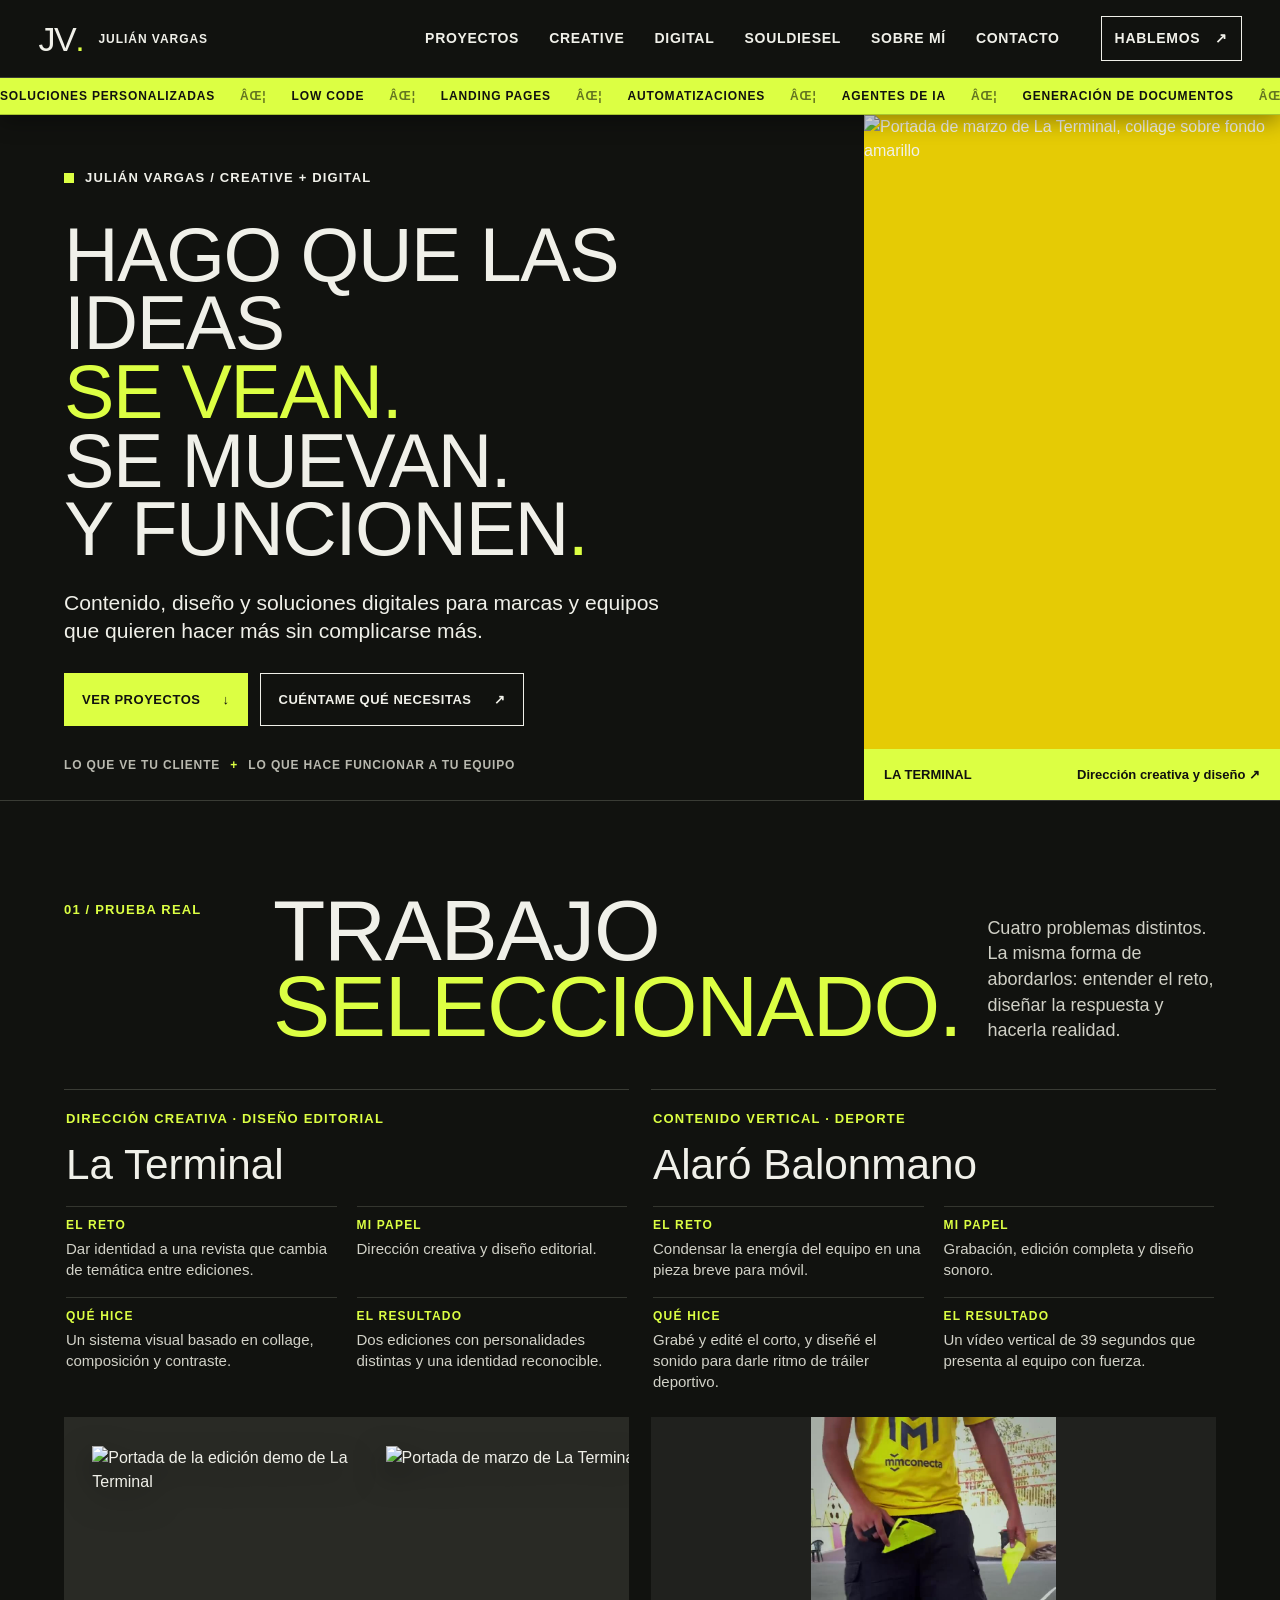
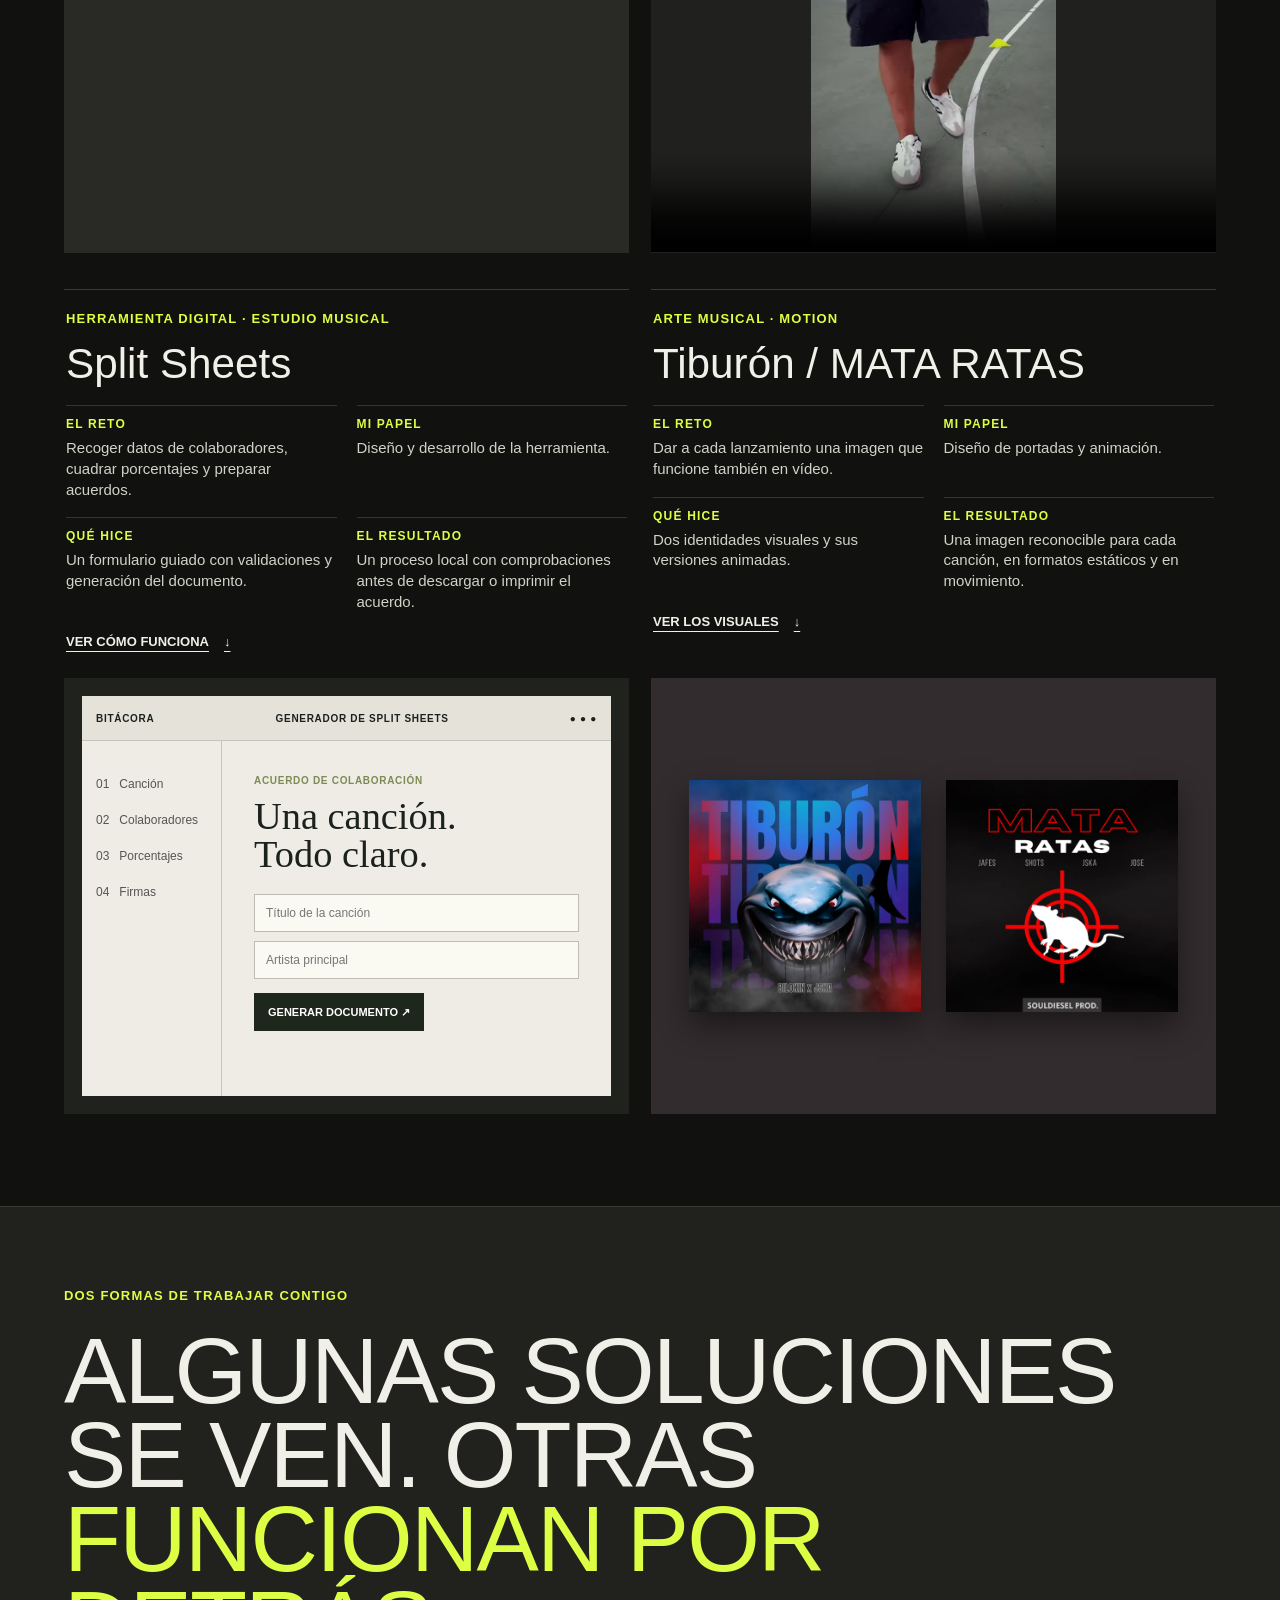
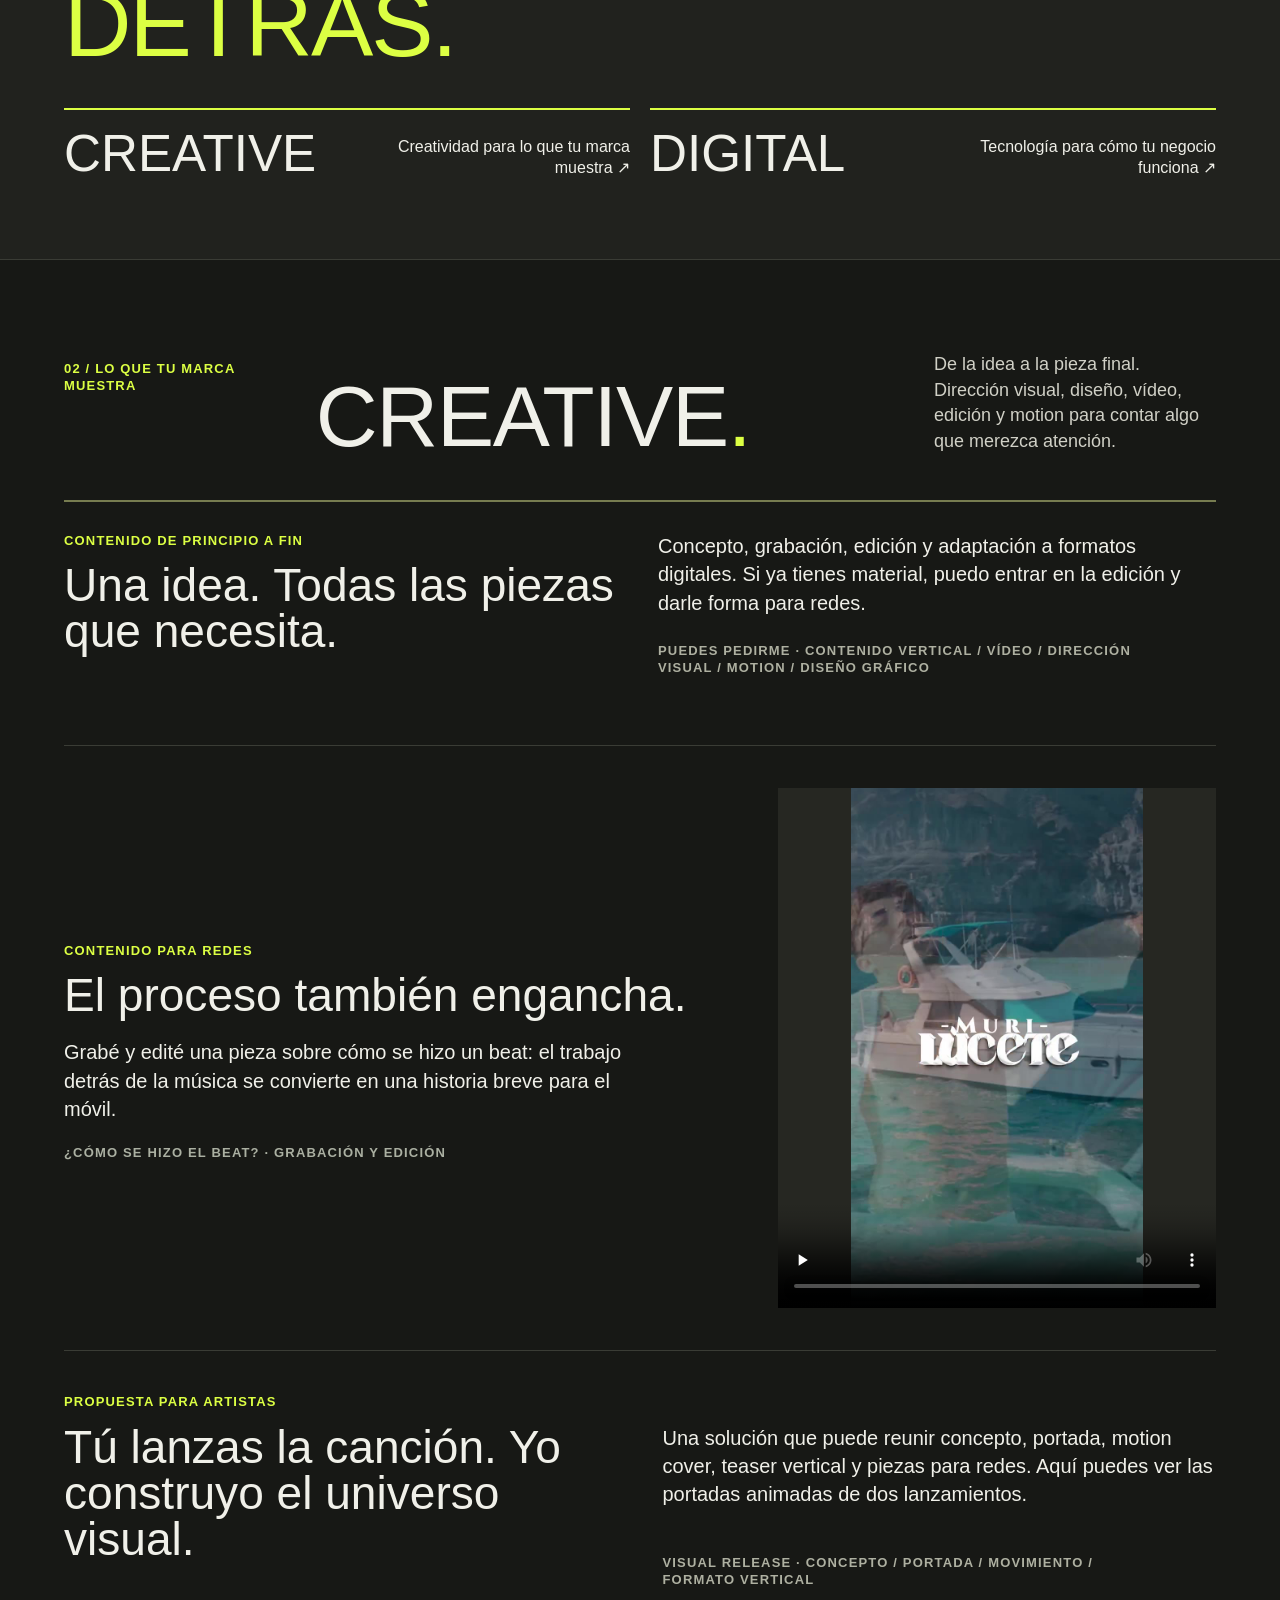
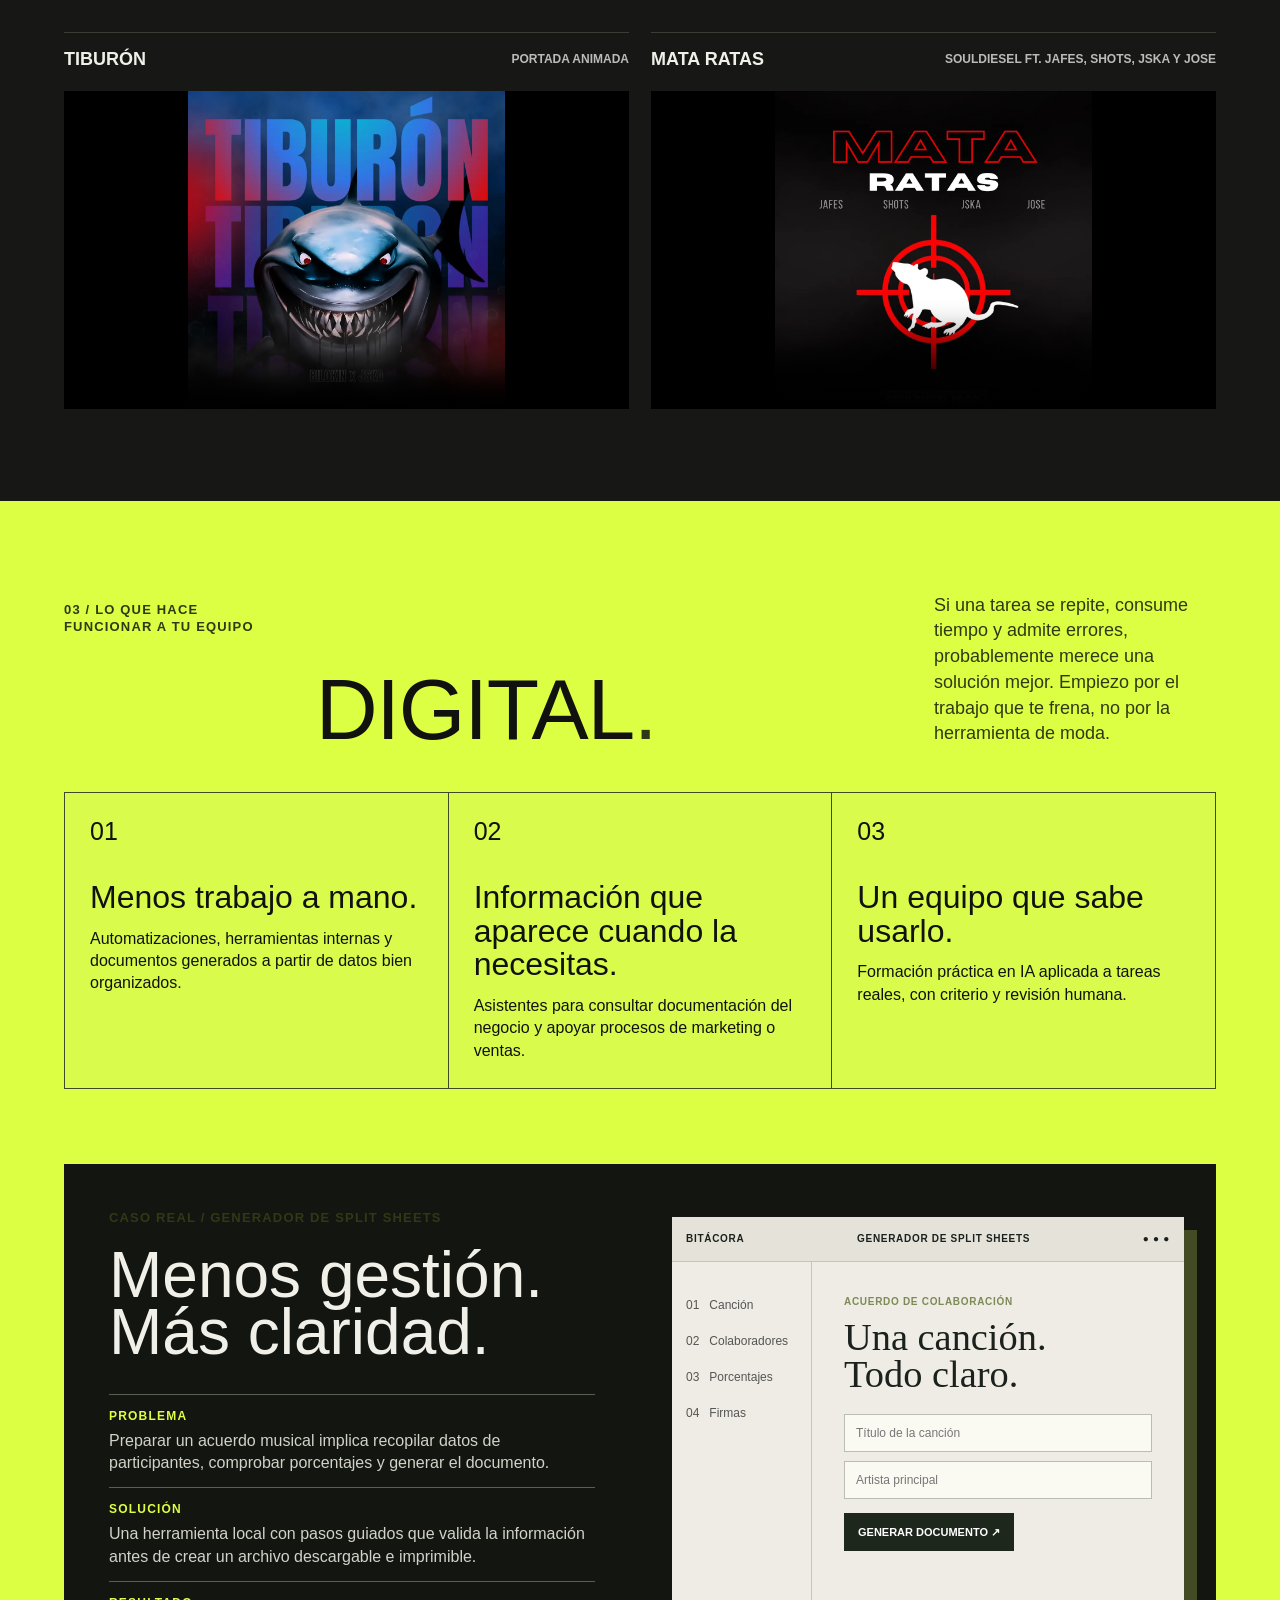
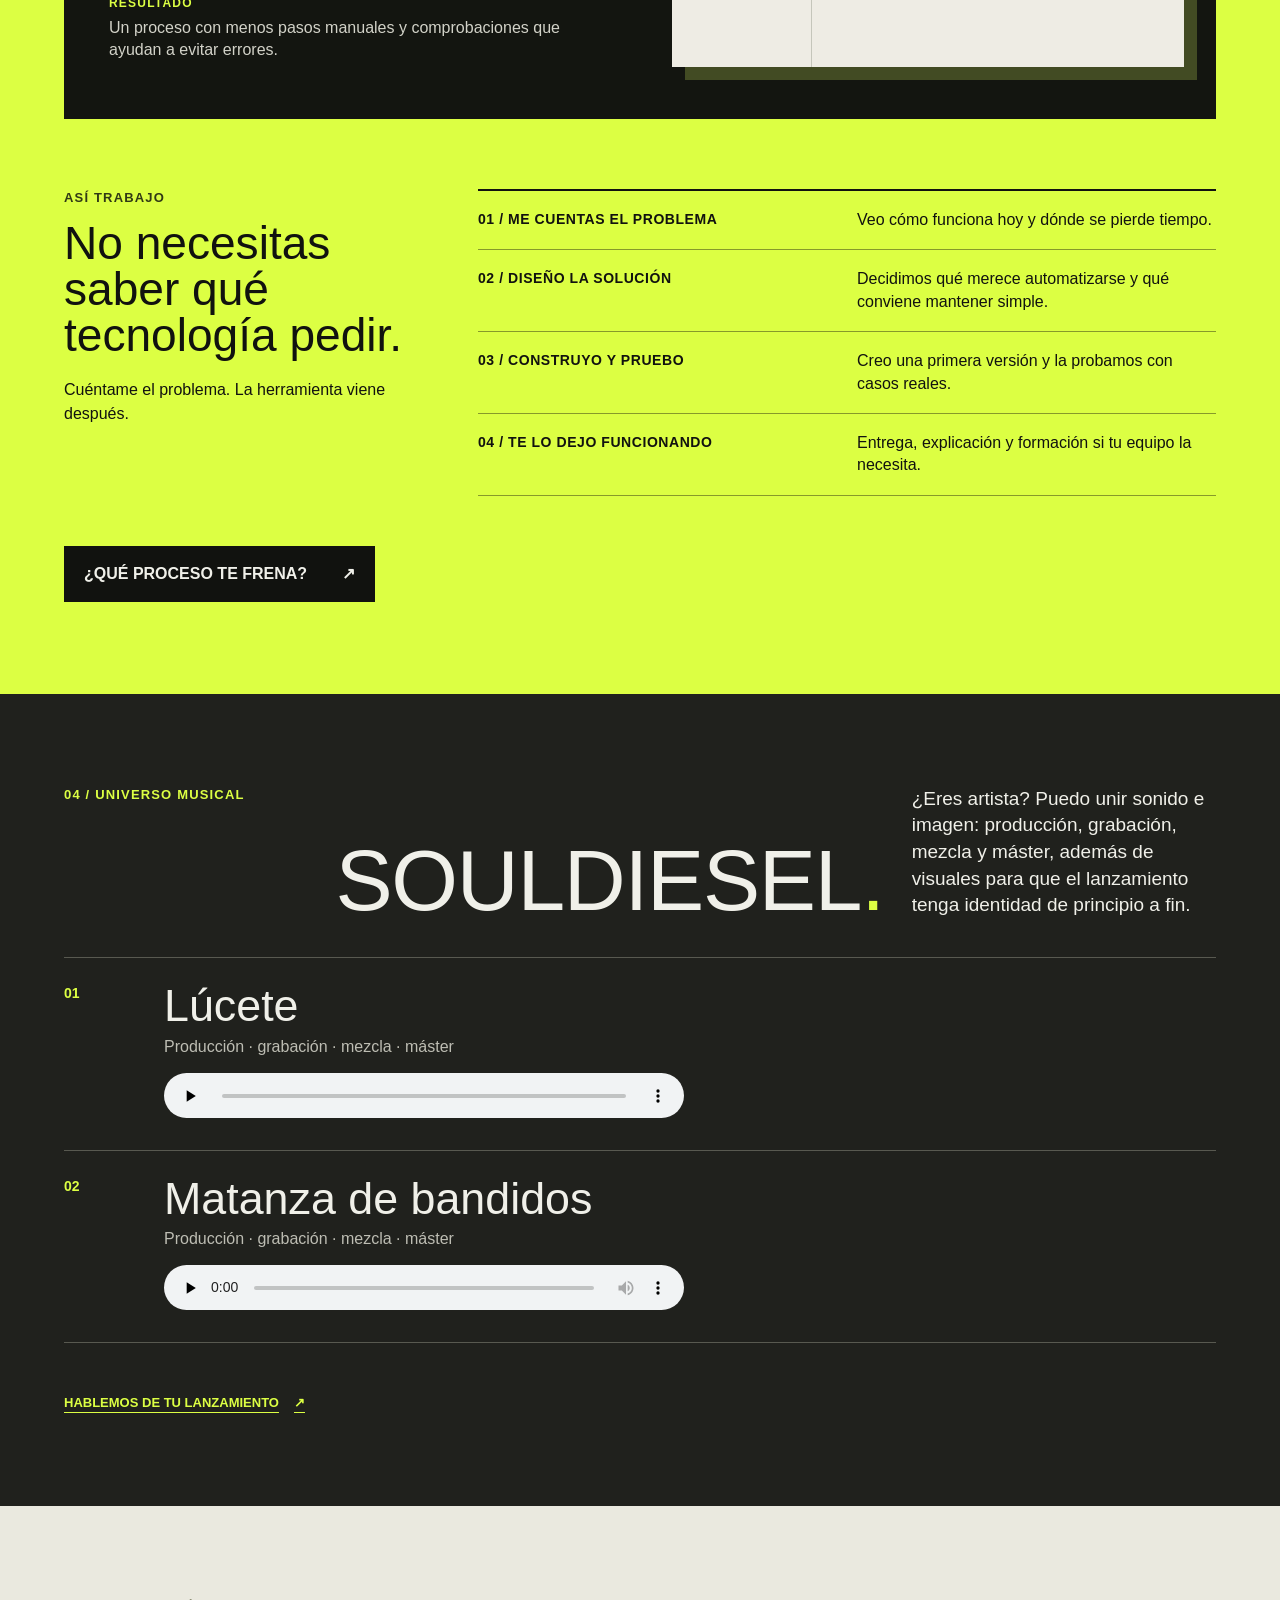
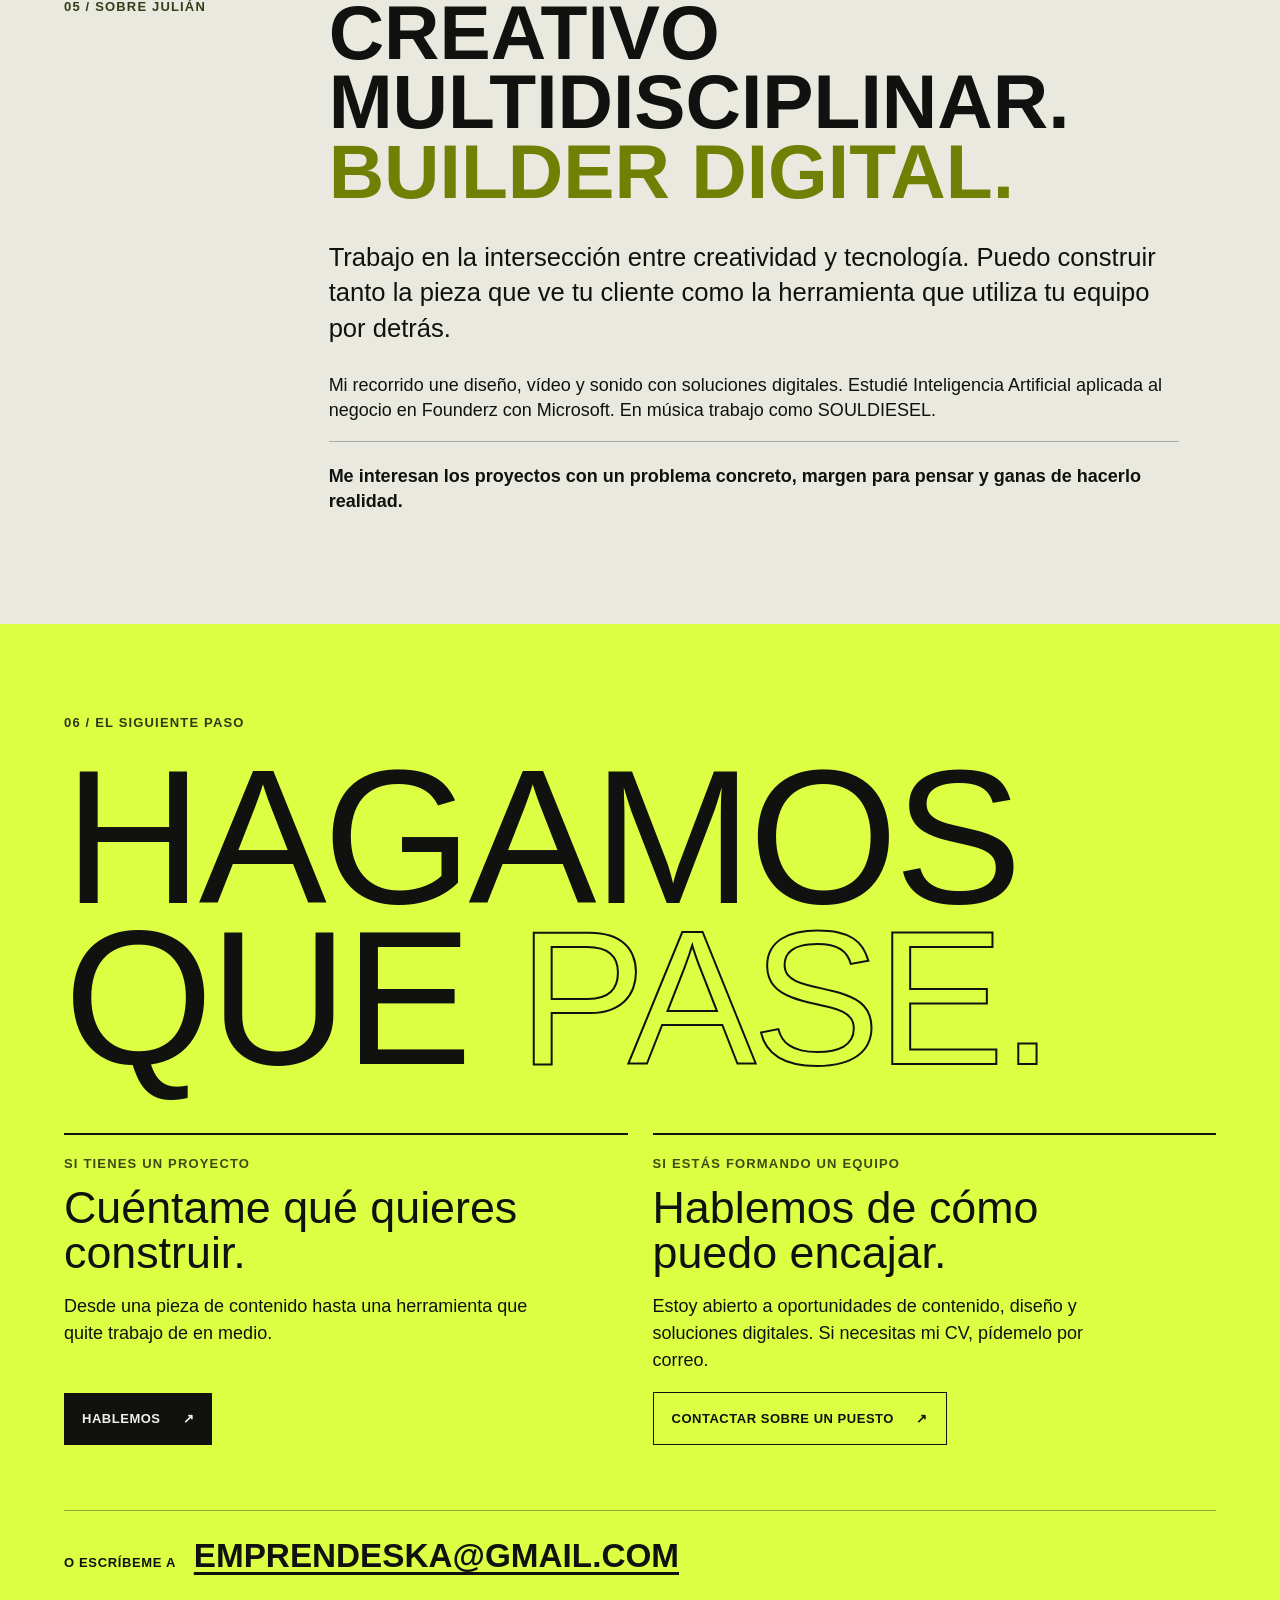
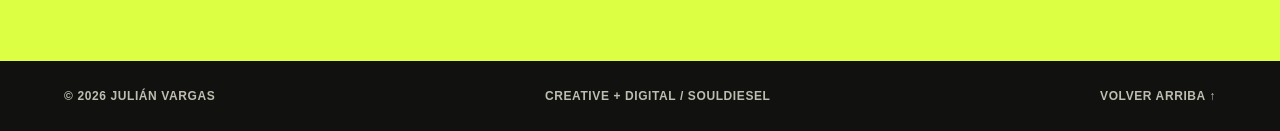
==== commit 9ed25af8: "index.html" ====
--- a/index.html
+++ b/index.html
@@ -4,86 +4,116 @@
   <meta charset="utf-8">
   <meta name="viewport" content="width=device-width, initial-scale=1">
   <meta name="theme-color" content="#11120f">
-  <meta name="description" content="Portfolio de Julián Vargas: creación y edición de contenido, soluciones digitales e inteligencia artificial, dirección creativa y producción musical como SOULDIESEL.">
-  <title>Julián Vargas — Contenido, diseño y soluciones digitales</title>
+  <meta name="description" content="Julián Vargas combina dirección creativa, contenido y diseño con herramientas digitales e IA aplicada. Proyectos reales para marcas, equipos y artistas.">
+  <meta property="og:type" content="website">
+  <meta name="twitter:card" content="summary_large_image">
+  <!-- TODO: Revisar og:url y og:image cuando el dominio público definitivo esté disponible. -->
+  <meta property="og:locale" content="es_ES">
+  <meta property="og:title" content="Julián Vargas | Creative + Digital">
+  <meta property="og:description" content="La parte creativa que ve tu cliente. La parte digital que hace funcionar mejor tu negocio.">
+  <meta property="og:url" content="https://julian-vargas-souldiesel.emprendeska.chatgpt.site/">
+  <meta property="og:image" content="https://julian-vargas-souldiesel.emprendeska.chatgpt.site/assets/revista-marzo.png">
+  <meta property="og:image:alt" content="Portada editorial de La Terminal diseñada por Julián Vargas">
+  <title>Julián Vargas | Creative + Digital — contenido, diseño y soluciones</title>
+  <link rel="icon" href="favicon.svg" type="image/svg+xml">
   <link rel="stylesheet" href="styles.css">
+  <script type="application/ld+json">{"@context":"https://schema.org","@type":"Person","name":"Julián Vargas","alternateName":"SOULDIESEL","url":"https://julian-vargas-souldiesel.emprendeska.chatgpt.site/","email":"mailto:emprendeska@gmail.com","description":"Creativo multidisciplinar que combina contenido, diseño y soluciones digitales."}</script>
 </head>
 <body>
-  <a class="skip" href="#diseno">Ir al trabajo</a>
-  <header class="site-header">
-    <a class="brand" href="#inicio" aria-label="Julián Vargas, inicio">JV<span class="brand-dot">.</span><span class="brand-name">JULIÁN VARGAS</span></a>
-    <nav aria-label="Navegación principal">
-      <a href="#diseno">DISEÑO</a><a href="#animacion">ANIMACIÓN</a><a href="#contenido">CONTENIDO</a><a href="#soluciones">SOLUCIONES</a><a href="#musica">MÚSICA</a>
-    </nav>
-    <a class="header-contact" href="mailto:emprendeska@gmail.com">HABLEMOS <span aria-hidden="true">↗</span></a>
-  </header>
+  <a class="skip-link" href="#proyectos">Ir a los proyectos</a>
+  <div class="site-chrome">
+    <header class="site-header">
+      <a class="brand" href="#inicio" aria-label="Julián Vargas, volver al inicio">JV<span>.</span><small>JULIÁN VARGAS</small></a>
+      <nav aria-label="Navegación principal">
+        <a href="#proyectos">PROYECTOS</a><a href="#creative">CREATIVE</a><a href="#digital">DIGITAL</a><a href="#souldiesel">SOULDIESEL</a><a href="#sobre-mi">SOBRE MÍ</a><a href="#contacto">CONTACTO</a>
+      </nav>
+      <a class="header-cta" href="mailto:emprendeska@gmail.com?subject=Proyecto%20para%20Juli%C3%A1n">HABLEMOS <span aria-hidden="true">↗</span></a>
+    </header>
+    <div class="ticker" aria-label="Áreas de trabajo y herramientas">
+      <div class="ticker-track">
+        <div class="ticker-set"><span>Soluciones personalizadas</span><span>Low Code</span><span>Landing pages</span><span>Automatizaciones</span><span>Agentes de IA</span><span>Generación de documentos</span><span>Make</span><span>n8n</span><span>Claude</span><span>Contenido IA</span><span>Contenido Viral</span><span>Motion graphics</span><span>DaVinci Resolve</span><span>Higgsfield</span><span>Affinity</span></div>
+        <div class="ticker-set" aria-hidden="true"><span>Soluciones personalizadas</span><span>Low Code</span><span>Landing pages</span><span>Automatizaciones</span><span>Agentes de IA</span><span>Generación de documentos</span><span>Make</span><span>n8n</span><span>Claude</span><span>Contenido IA</span><span>Contenido Viral</span><span>Motion graphics</span><span>DaVinci Resolve</span><span>Higgsfield</span><span>Affinity</span></div>
+      </div>
+    </div>
+  </div>
 
   <main id="inicio">
     <section class="hero" aria-labelledby="hero-title">
       <div class="hero-copy">
-        <p class="eyebrow"><span class="status-square"></span> PORTFOLIO / JULIÁN VARGAS</p>
-        <h1 id="hero-title">CREO<br><em>CONTENIDO.</em><br>DISEÑO<br>SOLUCIONES<span class="accent">.</span></h1>
-        <p class="hero-intro">Hago que una marca se vea, se escuche y trabaje mejor: contenido que capta atención, diseño con personalidad y herramientas que simplifican procesos.</p>
-        <div class="hero-actions"><a class="button button-bright" href="#diseno">DESCUBRE MI TRABAJO <span aria-hidden="true">↓</span></a><a class="text-link" href="mailto:emprendeska@gmail.com">CONTACTAR <span aria-hidden="true">↗</span></a></div>
-        <p class="hero-aside">CONTENIDO &amp; VIDEO <span>·</span> IA &amp; AUTOMATIZACIÓN <span>·</span> DISEÑO &amp; AUDIO</p>
+        <p class="eyebrow"><span class="square" aria-hidden="true"></span> JULIÁN VARGAS / CREATIVE + DIGITAL</p>
+        <h1 id="hero-title">HAGO QUE LAS IDEAS<br> <em>SE VEAN.</em><br> SE MUEVAN.<br> Y FUNCIONEN<span>.</span></h1>
+        <p class="hero-lead">Contenido, diseño y soluciones digitales para marcas y equipos que quieren hacer más sin complicarse más.</p>
+        <div class="hero-actions"><a class="button button-acid" href="#proyectos">VER PROYECTOS <span aria-hidden="true">↓</span></a><a class="button button-outline" href="#contacto">CUÉNTAME QUÉ NECESITAS <span aria-hidden="true">↗</span></a></div>
+        <p class="hero-footnote">LO QUE VE TU CLIENTE <span>+</span> LO QUE HACE FUNCIONAR A TU EQUIPO</p>
       </div>
-      <a class="hero-art" href="#diseno" aria-label="Ver trabajo de diseño">
-        <img src="assets/revista-marzo.png" alt="Portada de marzo de La Terminal, collage colorido sobre fondo amarillo" fetchpriority="high">
-        <span class="hero-art-label"><b>01 / LA TERMINAL</b><span>Dirección creativa y diseño <span aria-hidden="true">↗</span></span></span>
+      <a class="hero-art" href="#proyecto-terminal" aria-label="Ver el proyecto editorial La Terminal">
+        <img src="assets/revista-marzo.webp" alt="Portada de marzo de La Terminal, collage sobre fondo amarillo" width="566" height="800" fetchpriority="high">
+        <span class="hero-art-caption"><strong>LA TERMINAL</strong><span>Dirección creativa y diseño <span aria-hidden="true">↗</span></span></span>
       </a>
     </section>
 
-    <section id="diseno" class="section work-section" aria-labelledby="diseno-title"><div class="section-head"><p class="section-index">01 — DISEÑO</p><h2 id="diseno-title">Haz que tu marca<br><span>se reconozca al instante.</span></h2><p>La identidad empieza antes del primer clic. Diseño piezas con carácter para que cada proyecto tenga una presencia propia y reconocible.</p></div><div class="project-grid"><article class="project project-art" id="editorial">
-          <div class="project-info"><div class="project-meta"><span>LA TERMINAL / DISEÑO EDITORIAL</span><span>01 / 02</span></div><p>Una revista hecha para detener la mirada. Como director creativo y diseñador, construí un lenguaje visual de collage, contraste y portadas que cambian de tema sin perder identidad.</p><p class="role">DIRECCIÓN CREATIVA Y DISEÑO</p></div>
-        <div class="project-media magazine-pair"><img src="assets/revista-demo.png" alt="Portada de la edición demo de La Terminal" loading="lazy"><img src="assets/revista-marzo.png" alt="Portada de marzo de La Terminal" loading="lazy"></div>
-          </article>
-        <article class="project project-art">
-          <div class="project-info"><div class="project-meta"><span>TIBURÓN + MATA RATAS / ARTE MUSICAL</span><span>02 / 02</span></div><p>La primera escucha empieza por los ojos. Dos universos visuales diseñados para dar personalidad a cada lanzamiento y funcionar tanto en una portada como en movimiento.<i>Tiburón</i> y <i>MATA RATAS</i>. Del arte estático a la pieza audiovisual.</p><p class="role">DISEÑO DE PORTADAS Y ANIMACIÓN</p></div>
-        <div class="project-media art-pair"><img src="assets/tiburon.webp" alt="Portada de Tiburón, un tiburón sobre letras azules y violetas" loading="lazy"><img src="assets/mata-ratas.webp" alt="Portada de MATA RATAS, silueta de una rata en una mira roja" loading="lazy"></div>
-          </article>
-      </div></section><section id="animacion" class="section animation-section" aria-labelledby="animacion-title"><div class="section-head"><p class="section-index">02 — ANIMACIÓN</p><h2 id="animacion-title">Que tu lanzamiento<br><span>entre por los ojos.</span></h2><p>Una portada puede hacer más que acompañar una canción. La animación lleva su identidad a vídeo y crea una nueva pieza para compartirla.</p></div><div class="motion-grid" aria-label="Animaciones de portadas">
-        <div class="motion-item" id="tiburon-video"><div class="motion-heading"><b>TIBURÓN</b><span>PORTADA ANIMADA / VÍDEO COMPLETO</span></div><p>Una imagen de impacto que se transforma en una experiencia audiovisual para el lanzamiento.</p><video controls playsinline preload="none" poster="assets/tiburon.webp" aria-label="Animación de la portada Tiburón"><source src="assets/tiburon.mp4" type="video/mp4">Tu navegador no admite este vídeo.</source></video></div>
-        <div class="motion-item" id="ratas-video"><div class="motion-heading"><b>MATA RATAS</b><span>PORTADA ANIMADA / SOULDIESEL FT. JAFES, SHOTS, JSKA, JOSE</span></div><p>Una identidad gráfica directa que continúa su historia en movimiento.</p><video controls playsinline preload="none" poster="assets/mata-ratas.webp" aria-label="Animación de la portada MATA RATAS"><source src="assets/mata-ratas.mp4" type="video/mp4">Tu navegador no admite este vídeo.</source></video></div>
+    <section id="proyectos" class="section selected" aria-labelledby="selected-title">
+      <div class="section-heading"><p class="kicker">01 / PRUEBA REAL</p><h2 id="selected-title">TRABAJO<br><span>SELECCIONADO.</span></h2><p>Cuatro problemas distintos. La misma forma de abordarlos: entender el reto, diseñar la respuesta y hacerla realidad.</p></div>
+      <div class="case-grid">
+        <article class="case" id="proyecto-terminal" aria-labelledby="terminal-title">
+          <div class="case-copy"><p class="case-category">DIRECCIÓN CREATIVA · DISEÑO EDITORIAL</p><h3 id="terminal-title">La Terminal</h3><dl class="case-facts"><div><dt>EL RETO</dt><dd>Dar identidad a una revista que cambia de temática entre ediciones.</dd></div><div><dt>MI PAPEL</dt><dd>Dirección creativa y diseño editorial.</dd></div><div><dt>QUÉ HICE</dt><dd>Un sistema visual basado en collage, composición y contraste.</dd></div><div><dt>EL RESULTADO</dt><dd>Dos ediciones con personalidades distintas y una identidad reconocible.</dd></div></dl></div>
+          <div class="case-media magazine-pair"><img src="assets/revista-demo.webp" alt="Portada de la edición demo de La Terminal" width="566" height="800" loading="lazy" decoding="async"><img src="assets/revista-marzo.webp" alt="Portada de marzo de La Terminal" width="566" height="800" loading="lazy" decoding="async"></div>
+        </article>
+        <article class="case" aria-labelledby="alaro-title">
+          <div class="case-copy"><p class="case-category">CONTENIDO VERTICAL · DEPORTE</p><h3 id="alaro-title">Alaró Balonmano</h3><dl class="case-facts"><div><dt>EL RETO</dt><dd>Condensar la energía del equipo en una pieza breve para móvil.</dd></div><div><dt>MI PAPEL</dt><dd>Grabación, edición completa y diseño sonoro.</dd></div><div><dt>QUÉ HICE</dt><dd>Grabé y edité el corto, y diseñé el sonido para darle ritmo de tráiler deportivo.</dd></div><div><dt>EL RESULTADO</dt><dd>Un vídeo vertical de 39 segundos que presenta al equipo con fuerza.</dd></div></dl></div>
+          <div class="case-media portrait-video"><video controls playsinline preload="none" poster="assets/balonmano-poster.jpg" aria-label="Ver tráiler de Alaró Balonmano"><source src="assets/balonmano.mp4" type="video/mp4">Tu navegador no admite vídeo.</video></div>
+        </article>
+        <article class="case" aria-labelledby="split-title">
+          <div class="case-copy"><p class="case-category">HERRAMIENTA DIGITAL · ESTUDIO MUSICAL</p><h3 id="split-title">Split Sheets</h3><dl class="case-facts"><div><dt>EL RETO</dt><dd>Recoger datos de colaboradores, cuadrar porcentajes y preparar acuerdos.</dd></div><div><dt>MI PAPEL</dt><dd>Diseño y desarrollo de la herramienta.</dd></div><div><dt>QUÉ HICE</dt><dd>Un formulario guiado con validaciones y generación del documento.</dd></div><div><dt>EL RESULTADO</dt><dd>Un proceso local con comprobaciones antes de descargar o imprimir el acuerdo.</dd></div></dl><a class="inline-link" href="#caso-split">VER CÓMO FUNCIONA <span aria-hidden="true">↓</span></a></div>
+          <div class="case-media split-preview" aria-hidden="true"><div class="preview-top"><b>BITÁCORA</b><span>GENERADOR DE SPLIT SHEETS</span><span>● ● ●</span></div><div class="preview-content"><span>01 &nbsp; Canción<br>02 &nbsp; Colaboradores<br>03 &nbsp; Porcentajes<br>04 &nbsp; Firmas</span><div><small>ACUERDO DE COLABORACIÓN</small><strong>Una canción.<br>Todo claro.</strong><i>Título de la canción</i><i>Artista principal</i><b>GENERAR DOCUMENTO ↗</b></div></div></div>
+        </article>
+        <article class="case" aria-labelledby="release-title">
+          <div class="case-copy"><p class="case-category">ARTE MUSICAL · MOTION</p><h3 id="release-title">Tiburón / MATA RATAS</h3><dl class="case-facts"><div><dt>EL RETO</dt><dd>Dar a cada lanzamiento una imagen que funcione también en vídeo.</dd></div><div><dt>MI PAPEL</dt><dd>Diseño de portadas y animación.</dd></div><div><dt>QUÉ HICE</dt><dd>Dos identidades visuales y sus versiones animadas.</dd></div><div><dt>EL RESULTADO</dt><dd>Una imagen reconocible para cada canción, en formatos estáticos y en movimiento.</dd></div></dl><a class="inline-link" href="#visual-release">VER LOS VISUALES <span aria-hidden="true">↓</span></a></div>
+          <div class="case-media cover-pair"><img src="assets/tiburon.webp" alt="Portada de Tiburón con tiburón y tipografía azul" width="1100" height="1100" loading="lazy" decoding="async"><img src="assets/mata-ratas.webp" alt="Portada de MATA RATAS con silueta de rata y mira roja" width="1080" height="1080" loading="lazy" decoding="async"></div>
+        </article>
       </div>
-    </section><section id="contenido" class="section content-section" aria-labelledby="contenido-title"><div class="section-head"><p class="section-index">03 — CONTENIDO PARA REDES</p><h2 id="contenido-title">Capta su atención<br><span>antes de que deslicen.</span></h2><p>En redes, cada segundo cuenta. Grabo y edito piezas que muestran personas, energía y proceso con un formato pensado para verse en el móvil.</p></div><div class="project-grid"><article class="project project-video">
-          <div class="project-info"><div class="project-meta"><span>ALARÓ BALONMANO / TRÁILER</span><span>01 / 02</span></div><p>Un equipo tiene una historia antes de entrar en pista. La conté con una pieza breve, ritmo de tráiler y formato vertical para transmitir su energía.</p><p class="role">GRABACIÓN</p></div>
-        <div class="project-media portrait"><video controls playsinline preload="none" poster="assets/balonmano-poster.jpg" aria-label="Tráiler del equipo de balonmano de Alaró"><source src="assets/balonmano.mp4" type="video/mp4">Tu navegador no admite este vídeo.</source></video><span class="media-corner">VÍDEO / 00:39</span></div>
-          </article>
-        <article class="project project-video">
-          <div class="project-info"><div class="project-meta"><span>¿CÓMO SE HIZO EL BEAT? / REEL</span><span>02 / 02</span></div><p>El proceso creativo también es contenido. Grabé y edité una mirada al trabajo de un productor musical para acercar su música a quienes la escuchan.</p><p class="role">GRABACIÓN Y EDICIÓN</p></div>
-        <div class="project-media portrait"><video controls playsinline preload="none" poster="assets/beat-poster.jpg" aria-label="Vídeo sobre cómo se hizo un beat"><source src="assets/beat.mp4" type="video/mp4">Tu navegador no admite este vídeo.</source></video><span class="media-corner">REDES / 00:59</span></div>
-          </article>
-        </div></section><section id="soluciones" class="section solutions" aria-labelledby="solutions-title"><div class="section-head"><p class="section-index">04 — SOLUCIONES DIGITALES E IA</p><h2 id="solutions-title">MENOS GESTIÓN.<br><span>MÁS NEGOCIO.</span></h2><p>Si una tarea se repite, consume tiempo y admite errores, merece una solución mejor. Convierto necesidades reales en herramientas digitales y flujos de trabajo más claros.</p></div>
-      <ol class="solution-options" aria-label="Aplicaciones de IA y automatización">
-<li><span class="option-number" aria-hidden="true">01</span><div><strong>Automatización de tareas y documentos.</strong><p>Deja de repetir pasos: organiza la información y genera documentos listos para revisar.</p></div></li>
-<li><span class="option-number" aria-hidden="true">02</span><div><strong>Asistentes de IA para consultar información del negocio.</strong><p>Encuentra respuestas en la documentación interna sin buscar entre carpetas y archivos.</p></div></li>
-<li><span class="option-number" aria-hidden="true">03</span><div><strong>Apoyo con IA para textos de marketing y ventas.</strong><p>Prepara borradores y versiones para distintos canales, con tu criterio y revisión final.</p></div></li>
-<li><span class="option-number" aria-hidden="true">04</span><div><strong>Formación práctica en IA para equipos.</strong><p>Aprende a aplicar estas herramientas a las tareas reales de tu equipo.</p></div></li>
-<li><span class="option-number" aria-hidden="true">05</span><div><strong>Y otras soluciones adaptadas a cada necesidad.</strong><p>Cuéntame dónde se atasca tu proceso y diseñemos una respuesta a medida.</p></div></li>
-</ol><div class="solution-lead"><p class="case-label">UN CASO REAL / GENERADOR DE SPLIT SHEETS</p><p>Un estudio musical necesitaba preparar acuerdos de colaboración de forma local. Diseñé una herramienta que guía la recogida de datos, comprueba porcentajes y genera un documento descargable e imprimible desde el navegador. Menos pasos manuales para un proceso que debe quedar claro.</p></div><div class="solution-case"><div class="solution-screen" aria-label="Esquema visual del generador de acuerdos musicales"><div class="screen-top"><span>BITÁCORA</span><span>GENERADOR DE SPLIT SHEETS</span><span>● ● ●</span></div><div class="screen-body"><div class="screen-side"><span class="active">01   Canción</span><span>02   Colaboradores</span><span>03   Porcentajes</span><span>04   Firmas</span></div><div class="screen-form"><small>ACUERDO DE COLABORACIÓN</small><strong>Una canción.<br>Todo claro.</strong><span class="fake-field">Título de la canción</span><span class="fake-field">Artista principal</span><span class="fake-button">GENERAR DOCUMENTO ↗</span></div></div></div></div>
-      <div class="service-line"><div><span>¿QUÉ PROCESO TE FRENA?</span><p>¿Hay una tarea que te quita tiempo cada semana? Cuéntame cómo trabajas y veamos qué solución tendría sentido para tu equipo.</p></div><a href="mailto:emprendeska@gmail.com?subject=Una%20idea%20para%20automatizar">HABLEMOS DE TU IDEA ↗</a></div></section>
+    </section>
 
-    <section id="musica" class="section music" aria-labelledby="music-title"><div class="section-head"><p class="section-index">05 — SOULDIESEL</p><h2 id="music-title">Suena<br><span>como la industria.</span></h2><p>También llevo una idea musical desde el primer beat hasta la versión final. Producción, grabación, mezcla y máster en un mismo proceso creativo.</p></div><div class="tracks"><article class="track"><div class="track-number">01</div><div class="track-copy"><h3>Lúcete</h3><p>Producción · grabación · mezcla · máster</p><audio controls preload="none" aria-label="Escuchar Lúcete"><source src="assets/lucete.mp3" type="audio/mpeg">Tu navegador no admite audio.</source></audio></div><span class="track-mark">SOULDIESEL</span></article><article class="track"><div class="track-number">02</div><div class="track-copy"><h3>Matanza de bandidos</h3><p>Producción · grabación · mezcla · máster</p><audio controls preload="none" aria-label="Escuchar Matanza de bandidos"><source src="assets/matanza.mp3" type="audio/mpeg">Tu navegador no admite audio.</source></audio></div><span class="track-mark">SOULDIESEL</span></article></div></section>
+    <section class="bridge" aria-labelledby="bridge-title"><p class="kicker">DOS FORMAS DE TRABAJAR CONTIGO</p><h2 id="bridge-title">ALGUNAS SOLUCIONES<br>SE VEN. OTRAS<br><em>FUNCIONAN POR DETRÁS.</em></h2><div class="bridge-links"><a href="#creative"><strong>CREATIVE</strong><span>Creatividad para lo que tu marca muestra ↗</span></a><a href="#digital"><strong>DIGITAL</strong><span>Tecnología para cómo tu negocio funciona ↗</span></a></div></section>
 
-    <section id="sobre-mi" class="section about" aria-labelledby="about-title"><div class="about-label">06 — SOBRE MÍ</div><div><h2 id="about-title">SOY JULIÁN<span>.</span></h2><p>Creativo y diseñador de soluciones. Trabajo entre la imagen, el sonido y la tecnología: desde la edición de un vídeo o el diseño de una publicación hasta una herramienta que facilite el trabajo de un equipo.</p><p>Estudié Inteligencia Artificial aplicada al negocio en Founderz con Microsoft. Como productor musical trabajo bajo el nombre SOULDIESEL, y también soy beatmaker e ingeniero de mezcla.</p><p class="about-availability">Busco colaborar con clientes o incorporarme a equipos de contenido, edición e inteligencia artificial.</p></div></section>
+    <section id="creative" class="section creative" aria-labelledby="creative-title">
+      <div class="section-heading"><p class="kicker">02 / LO QUE TU MARCA MUESTRA</p><h2 id="creative-title">CREATIVE<span>.</span></h2><p>De la idea a la pieza final. Dirección visual, diseño, vídeo, edición y motion para contar algo que merezca atención.</p></div>
+      <div class="offer-row"><div><p class="eyebrow-small">CONTENIDO DE PRINCIPIO A FIN</p><h3>Una idea. Todas las piezas que necesita.</h3></div><div><p>Concepto, grabación, edición y adaptación a formatos digitales. Si ya tienes material, puedo entrar en la edición y darle forma para redes.</p><p class="delivery">PUEDES PEDIRME · CONTENIDO VERTICAL / VÍDEO / DIRECCIÓN VISUAL / MOTION / DISEÑO GRÁFICO</p></div></div>
+      <div class="creative-feature"><div class="feature-copy"><p class="eyebrow-small">CONTENIDO PARA REDES</p><h3>El proceso también engancha.</h3><p>Grabé y edité una pieza sobre cómo se hizo un beat: el trabajo detrás de la música se convierte en una historia breve para el móvil.</p><p class="role-note">¿CÓMO SE HIZO EL BEAT? · GRABACIÓN Y EDICIÓN</p></div><video controls playsinline preload="none" poster="assets/beat-poster.jpg" aria-label="Ver cómo se hizo el beat"><source src="assets/beat.mp4" type="video/mp4">Tu navegador no admite vídeo.</video></div>
+      <div class="visual-release" id="visual-release"><div class="visual-copy"><p class="eyebrow-small">PROPUESTA PARA ARTISTAS</p><h3>Tú lanzas la canción. Yo construyo el universo visual.</h3><p>Una solución que puede reunir concepto, portada, motion cover, teaser vertical y piezas para redes. Aquí puedes ver las portadas animadas de dos lanzamientos.</p><p class="delivery">VISUAL RELEASE · CONCEPTO / PORTADA / MOVIMIENTO / FORMATO VERTICAL</p></div><div class="motion-grid"><div><p>TIBURÓN <span>PORTADA ANIMADA</span></p><video controls playsinline preload="none" poster="assets/tiburon.webp" aria-label="Ver animación de Tiburón"><source src="assets/tiburon.mp4" type="video/mp4">Tu navegador no admite vídeo.</video></div><div><p>MATA RATAS <span>SOULDIESEL FT. JAFES, SHOTS, JSKA Y JOSE</span></p><video controls playsinline preload="none" poster="assets/mata-ratas.webp" aria-label="Ver animación de MATA RATAS"><source src="assets/mata-ratas.mp4" type="video/mp4">Tu navegador no admite vídeo.</video></div></div></div>
+    </section>
 
-    <section class="contact" aria-labelledby="contact-title"><p>¿TIENES UN PROYECTO O UNA OPORTUNIDAD?</p><h2 id="contact-title">HAGAMOS<br>QUE <em>PASE.</em></h2><a href="mailto:emprendeska@gmail.com">EMPRENDESKA@GMAIL.COM <span aria-hidden="true">↗</span></a></section>
+    <section id="digital" class="section digital" aria-labelledby="digital-title">
+      <div class="section-heading"><p class="kicker">03 / LO QUE HACE FUNCIONAR A TU EQUIPO</p><h2 id="digital-title">DIGITAL<span>.</span></h2><p>Si una tarea se repite, consume tiempo y admite errores, probablemente merece una solución mejor. Empiezo por el trabajo que te frena, no por la herramienta de moda.</p></div>
+      <div class="digital-capabilities"><article><span>01</span><h3>Menos trabajo a mano.</h3><p>Automatizaciones, herramientas internas y documentos generados a partir de datos bien organizados.</p></article><article><span>02</span><h3>Información que aparece cuando la necesitas.</h3><p>Asistentes para consultar documentación del negocio y apoyar procesos de marketing o ventas.</p></article><article><span>03</span><h3>Un equipo que sabe usarlo.</h3><p>Formación práctica en IA aplicada a tareas reales, con criterio y revisión humana.</p></article></div>
+      <div class="digital-case" id="caso-split"><div class="digital-case-copy"><p class="eyebrow-small">CASO REAL / GENERADOR DE SPLIT SHEETS</p><h3>Menos gestión.<br>Más claridad.</h3><dl><div><dt>PROBLEMA</dt><dd>Preparar un acuerdo musical implica recopilar datos de participantes, comprobar porcentajes y generar el documento.</dd></div><div><dt>SOLUCIÓN</dt><dd>Una herramienta local con pasos guiados que valida la información antes de crear un archivo descargable e imprimible.</dd></div><div><dt>RESULTADO</dt><dd>Un proceso con menos pasos manuales y comprobaciones que ayudan a evitar errores.</dd></div></dl></div><div class="digital-case-visual" aria-label="Representación del generador de acuerdos musicales"><div class="preview-top"><b>BITÁCORA</b><span>GENERADOR DE SPLIT SHEETS</span><span>● ● ●</span></div><div class="preview-content"><span>01 &nbsp; Canción<br>02 &nbsp; Colaboradores<br>03 &nbsp; Porcentajes<br>04 &nbsp; Firmas</span><div><small>ACUERDO DE COLABORACIÓN</small><strong>Una canción.<br>Todo claro.</strong><i>Título de la canción</i><i>Artista principal</i><b>GENERAR DOCUMENTO ↗</b></div></div></div></div>
+      <div class="process"><div class="process-intro"><p class="eyebrow-small">ASÍ TRABAJO</p><h3>No necesitas saber qué tecnología pedir.</h3><p>Cuéntame el problema. La herramienta viene después.</p></div><ol><li><b>01 / ME CUENTAS EL PROBLEMA</b><span>Veo cómo funciona hoy y dónde se pierde tiempo.</span></li><li><b>02 / DISEÑO LA SOLUCIÓN</b><span>Decidimos qué merece automatizarse y qué conviene mantener simple.</span></li><li><b>03 / CONSTRUYO Y PRUEBO</b><span>Creo una primera versión y la probamos con casos reales.</span></li><li><b>04 / TE LO DEJO FUNCIONANDO</b><span>Entrega, explicación y formación si tu equipo la necesita.</span></li></ol></div>
+      <a class="digital-cta" href="mailto:emprendeska@gmail.com?subject=Un%20proceso%20que%20nos%20frena">¿QUÉ PROCESO TE FRENA? <span aria-hidden="true">↗</span></a>
+    </section>
+
+    <section id="souldiesel" class="section music" aria-labelledby="music-title"><div class="music-intro"><p class="kicker">04 / UNIVERSO MUSICAL</p><h2 id="music-title">SOULDIESEL<span>.</span></h2><p>¿Eres artista? Puedo unir sonido e imagen: producción, grabación, mezcla y máster, además de visuales para que el lanzamiento tenga identidad de principio a fin.</p></div><div class="tracks"><article><span>01</span><div><h3>Lúcete</h3><p>Producción · grabación · mezcla · máster</p><audio controls preload="none" aria-label="Escuchar Lúcete"><source src="assets/lucete.mp3" type="audio/mpeg">Tu navegador no admite audio.</audio></div></article><article><span>02</span><div><h3>Matanza de bandidos</h3><p>Producción · grabación · mezcla · máster</p><audio controls preload="none" aria-label="Escuchar Matanza de bandidos"><source src="assets/matanza.mp3" type="audio/mpeg">Tu navegador no admite audio.</audio></div></article></div><a class="inline-link" href="mailto:emprendeska@gmail.com?subject=Proyecto%20musical%20con%20SOULDIESEL">HABLEMOS DE TU LANZAMIENTO <span aria-hidden="true">↗</span></a></section>
+
+    <section id="sobre-mi" class="section about" aria-labelledby="about-title"><p class="kicker">05 / SOBRE JULIÁN</p><div><h2 id="about-title">CREATIVO<br>MULTIDISCIPLINAR.<br><span>BUILDER DIGITAL.</span></h2><p>Trabajo en la intersección entre creatividad y tecnología. Puedo construir tanto la pieza que ve tu cliente como la herramienta que utiliza tu equipo por detrás.</p><p>Mi recorrido une diseño, vídeo y sonido con soluciones digitales. Estudié Inteligencia Artificial aplicada al negocio en Founderz con Microsoft. En música trabajo como SOULDIESEL.</p><p class="about-last">Me interesan los proyectos con un problema concreto, margen para pensar y ganas de hacerlo realidad.</p></div></section>
+
+    <section id="contacto" class="contact" aria-labelledby="contact-title"><p class="kicker">06 / EL SIGUIENTE PASO</p><h2 id="contact-title">HAGAMOS<br>QUE <em>PASE.</em></h2><div class="contact-paths"><div><p class="eyebrow-small">SI TIENES UN PROYECTO</p><h3>Cuéntame qué quieres construir.</h3><p>Desde una pieza de contenido hasta una herramienta que quite trabajo de en medio.</p><a class="button button-dark" href="mailto:emprendeska@gmail.com?subject=Quiero%20contarte%20un%20proyecto">HABLEMOS <span aria-hidden="true">↗</span></a></div><div><p class="eyebrow-small">SI ESTÁS FORMANDO UN EQUIPO</p><h3>Hablemos de cómo puedo encajar.</h3><p>Estoy abierto a oportunidades de contenido, diseño y soluciones digitales. Si necesitas mi CV, pídemelo por correo.</p><a class="button button-dark-outline" href="mailto:emprendeska@gmail.com?subject=Oportunidad%20para%20el%20equipo">CONTACTAR SOBRE UN PUESTO <span aria-hidden="true">↗</span></a><!-- TODO: Añadir enlace público al CV o LinkedIn cuando Julián lo facilite. --></div></div><p class="contact-email">O ESCRÍBEME A <a href="mailto:emprendeska@gmail.com">EMPRENDESKA@GMAIL.COM</a></p><!-- TODO: En el futuro valorar un correo asociado a la identidad profesional o a un dominio propio. --></section>
   </main>
-  <footer><span>© <span id="year">2026</span> JULIÁN VARGAS</span><span>SOULDIESEL / CONTENIDO · DISEÑO · SOLUCIONES</span><a href="#inicio">VOLVER ARRIBA ↑</a></footer>
+  <footer><span>© <span id="year">2026</span> JULIÁN VARGAS</span><span>CREATIVE + DIGITAL / SOULDIESEL</span><a href="#inicio">VOLVER ARRIBA ↑</a></footer>
   <script>
     document.getElementById('year').textContent = new Date().getFullYear();
     (() => {
-      const header = document.querySelector('.site-header');
-      const nav = header.querySelector('nav');
+      const chrome = document.querySelector('.site-chrome');
+      const nav = chrome.querySelector('nav');
       const items = [...nav.querySelectorAll('a[href^="#"]')]
         .map(link => ({ link, id: link.hash.slice(1), section: document.getElementById(link.hash.slice(1)) }))
         .filter(item => item.section);
       let current = null;
       let scheduled = false;
-
+      function measureChrome() { document.documentElement.style.setProperty('--chrome-height', chrome.offsetHeight + 'px'); }
+      measureChrome();
+      if ('ResizeObserver' in window) new ResizeObserver(measureChrome).observe(chrome);
       function updateSection() {
         scheduled = false;
-        const line = header.getBoundingClientRect().bottom + 24;
+        const line = chrome.getBoundingClientRect().bottom + 24;
         const active = items.find(({ section }) => {
           const bounds = section.getBoundingClientRect();
           return bounds.top <= line && bounds.bottom > line;
@@ -98,19 +128,12 @@
         if (link && nav.scrollWidth > nav.clientWidth) {
           const navBox = nav.getBoundingClientRect();
           const linkBox = link.getBoundingClientRect();
-          nav.scrollTo({
-            left: nav.scrollLeft + linkBox.left - navBox.left - (navBox.width - linkBox.width) / 2,
-            behavior: matchMedia('(prefers-reduced-motion: reduce)').matches ? 'auto' : 'smooth'
-          });
+          nav.scrollTo({left: nav.scrollLeft + linkBox.left - navBox.left - (navBox.width - linkBox.width) / 2, behavior: matchMedia('(prefers-reduced-motion: reduce)').matches ? 'auto' : 'smooth'});
         }
       }
-      function scheduleUpdate() {
-        if (scheduled) return;
-        scheduled = true;
-        requestAnimationFrame(updateSection);
-      }
+      function scheduleUpdate() { if (!scheduled) { scheduled = true; requestAnimationFrame(updateSection); } }
       addEventListener('scroll', scheduleUpdate, { passive: true });
-      addEventListener('resize', scheduleUpdate);
+      addEventListener('resize', () => { measureChrome(); scheduleUpdate(); });
       addEventListener('hashchange', scheduleUpdate);
       updateSection();
     })();
--- a/styles.css
+++ b/styles.css
@@ -1,13 +1,43 @@
-:root{color-scheme:dark;--ink:#11120f;--paper:#f0f0e9;--muted:#aaa99f;--line:#383a34;--acid:#dcff43;--display:Impact,"Arial Narrow",sans-serif}*{box-sizing:border-box}html{scroll-behavior:smooth}body{margin:0;background:var(--ink);color:var(--paper);font:16px/1.5 Arial,Helvetica,sans-serif}img,video{display:block;max-width:100%}a{color:inherit}button,a{touch-action:manipulation}a:focus-visible,video:focus-visible,audio:focus-visible{outline:3px solid var(--acid);outline-offset:4px}.skip{position:absolute;left:12px;top:-70px;padding:10px;background:var(--acid);color:var(--ink);z-index:100}.skip:focus{top:10px}.site-header{height:82px;padding:0 3vw;display:flex;align-items:center;gap:36px;border-bottom:1px solid var(--line);position:relative;z-index:10;background:var(--ink)}.brand{display:flex;align-items:center;text-decoration:none;font:34px/1 var(--display);letter-spacing:-.04em;white-space:nowrap}.brand-dot{color:var(--acid)}.brand-name{font:700 13px/1 Arial,sans-serif;letter-spacing:.09em;margin-left:16px}.site-header nav{display:flex;gap:clamp(14px,2vw,36px);margin-left:auto}.site-header nav a,.header-contact{font-size:13px;font-weight:800;letter-spacing:.06em;text-decoration:none;white-space:nowrap}.site-header a:hover,.text-link:hover,.project-links a:hover,footer a:hover{color:var(--acid)}.header-contact{border:1px solid var(--paper);padding:12px 15px;margin-left:15px}.header-contact span{margin-left:14px}.hero{min-height:695px;display:grid;grid-template-columns:minmax(0,1.34fr) minmax(330px,.66fr);border-bottom:1px solid var(--line)}.hero-copy{padding:54px 4vw 30px 5vw;display:flex;flex-direction:column;align-items:flex-start}.eyebrow,.section-index,.about-label{font-size:13px;font-weight:800;letter-spacing:.1em}.eyebrow{display:flex;gap:12px;align-items:center;margin:0 0 34px}.status-square{width:10px;height:10px;background:var(--acid)}h1,h2,h3,p{margin-top:0}.hero h1{font:clamp(70px,8.7vw,152px)/.86 var(--display);letter-spacing:-.025em;margin:0 0 25px}.hero h1 em,.contact h2 em{font-style:normal;color:var(--acid)}.hero h1 .accent{color:var(--acid)}.hero-intro{max-width:610px;font-size:clamp(18px,1.45vw,23px);line-height:1.36;margin:0 0 27px}.hero-actions{display:flex;align-items:center;gap:28px}.button{display:inline-flex;gap:36px;align-items:center;padding:16px 19px;text-decoration:none;font-size:13px;font-weight:800;letter-spacing:.04em}.button-bright{background:var(--acid);color:var(--ink)}.button-bright:hover{background:#f0ffaf}.text-link{font-size:13px;font-weight:800;letter-spacing:.05em;text-decoration:none}.hero-aside{margin:auto 0 0;color:var(--muted);font-size:12px;font-weight:700;letter-spacing:.06em}.hero-aside span{color:var(--acid);padding:0 5px}.hero-art{position:relative;min-height:600px;overflow:hidden;background:#ead709;text-decoration:none}.hero-art>img{width:100%;height:100%;object-fit:cover;object-position:center;position:absolute;transition:transform .5s}.hero-art:hover>img{transform:scale(1.035)}.hero-art-label{position:absolute;bottom:0;left:0;right:0;display:flex;align-items:center;justify-content:space-between;gap:10px;padding:18px 22px;background:var(--acid);color:var(--ink);font-size:13px}.hero-art-label b{white-space:nowrap}.hero-art-label>span{font-weight:600}.section{padding:100px 5vw}.section-head{display:grid;grid-template-columns:1fr 2fr 1fr;align-items:end;gap:25px;margin-bottom:50px}.section-index{align-self:start;margin:10px 0 0;color:var(--acid)}.section h2{font:clamp(55px,6.4vw,112px)/.89 var(--display);letter-spacing:-.015em;margin:0}.section h2 span{color:var(--acid)}.section-head>p:last-child{color:#c7c6bb;line-height:1.5;margin:0;max-width:400px}.project-grid{display:grid;grid-template-columns:repeat(2,minmax(0,1fr));gap:44px 22px}.project{min-width:0;border-top:1px solid var(--line)}.project-media{height:clamp(350px,42vw,660px);background:#242621;position:relative;overflow:hidden}.project-media.portrait{display:flex;justify-content:center;background:#20211f}.project-media.portrait video{height:100%;width:100%;object-fit:contain}.media-corner{position:absolute;top:16px;left:16px;background:var(--acid);color:var(--ink);padding:7px 10px;font-size:12px;font-weight:800;letter-spacing:.08em;pointer-events:none}.project-media.magazine-pair,.project-media.art-pair{display:grid;grid-template-columns:1fr 1fr;align-items:center;justify-items:center;gap:4%;padding:5%;background:#2d2d29}.project-media.magazine-pair img{height:100%;width:100%;object-fit:contain;filter:drop-shadow(0 12px 15px #0008)}.project-media.art-pair{background:#302828}.project-media.art-pair img{width:100%;aspect-ratio:1;object-fit:cover;box-shadow:0 14px 30px #0007}.project-info{padding:22px 3px}.project-meta{display:flex;justify-content:space-between;color:var(--acid);font-size:12px;font-weight:800;letter-spacing:.09em}.project h3{font:clamp(34px,3.2vw,55px)/1 var(--display);margin:18px 0 13px}.project-info>p:not(.role){max-width:620px;color:#d0d0c7;margin-bottom:18px}.role{color:#a6a79a;font-size:12px;font-weight:800;letter-spacing:.07em}.project-links{display:flex;gap:22px;flex-wrap:wrap;margin-top:20px}.project-links a{font-size:13px;font-weight:800;text-decoration:underline;text-underline-offset:5px}.motion-grid{display:grid;grid-template-columns:1fr 1fr;gap:22px;margin-top:34px}.motion-item{min-width:0;border-top:1px solid var(--line);scroll-margin-top:20px}.motion-heading{display:flex;align-items:center;justify-content:space-between;gap:15px;padding:14px 0;font-size:12px}.motion-heading b{font-size:15px}.motion-heading span{color:var(--muted);text-align:right}.motion-item video{width:100%;aspect-ratio:16/9;object-fit:contain;background:#000}.solutions{background:#dbff43;color:var(--ink)}.solutions .section-index,.solutions h2 span{color:#11120f}.solutions .section-head>p:last-child{color:#343a16}.solution-case{display:grid;grid-template-columns:minmax(0,1.2fr) minmax(300px,.8fr);background:#11120f;color:var(--paper)}.solution-screen{margin:35px;min-height:420px;align-self:center;border:1px solid #595c4c;background:#eeece4;color:#1b211d;box-shadow:15px 15px 0 #343b20}.screen-top{background:#e3e1d7;display:flex;align-items:center;justify-content:space-between;gap:8px;padding:13px 17px;border-bottom:1px solid #aaa;font-size:10px;font-weight:800;letter-spacing:.08em}.screen-body{display:grid;grid-template-columns:150px 1fr;min-height:345px}.screen-side{padding:28px 12px;border-right:1px solid #c5c5b9;display:flex;flex-direction:column;gap:23px;color:#555;font-size:12px}.screen-side .active{font-weight:800;color:#111;border-left:4px solid #bbc93e;padding-left:8px}.screen-form{padding:32px;display:flex;flex-direction:column;align-items:flex-start}.screen-form small{font-weight:800;letter-spacing:.07em;color:#838b66}.screen-form strong{font:42px/.95 Georgia,serif;margin:10px 0 25px}.fake-field{border:1px solid #b1b4a5;background:#f8f7f0;color:#777;width:100%;padding:10px;margin-bottom:10px;font-size:12px}.fake-button{background:#1e271c;color:#fff;padding:10px 14px;margin-top:4px;font-size:11px;font-weight:800}.solution-copy{padding:55px 45px 45px 18px;align-self:center}.pill{border:1px solid #626651;color:var(--acid);padding:8px 10px;font-size:11px;font-weight:800;letter-spacing:.08em}.solution-copy h3{font:clamp(39px,3.4vw,64px)/1 var(--display);margin:24px 0}.solution-copy p,.solution-copy li{color:#d0d0c8}.solution-copy ul{padding-left:21px;margin:20px 0}.solution-copy li{margin-bottom:7px}.solution-copy .solution-note{font-size:13px;color:#a8aa9b;margin-top:25px}.service-line{border-top:2px solid #111;display:grid;grid-template-columns:1fr 1fr auto;gap:30px;align-items:end;margin-top:62px;padding-top:26px}.service-line span{font-size:12px;font-weight:800;letter-spacing:.1em}.service-line h3{font:clamp(33px,3vw,49px)/1 var(--display);max-width:390px;margin:13px 0 0}.service-line p{max-width:480px;margin:0}.service-line a{white-space:nowrap;font-size:13px;font-weight:800;text-underline-offset:5px}.music{background:#1d1e1b}.tracks{border-top:1px solid #56574f}.track{display:grid;grid-template-columns:65px 1fr 160px;gap:25px;align-items:start;padding:30px 0;border-bottom:1px solid #56574f}.track-number{font-size:14px;color:var(--acid);font-weight:800}.track-copy h3{font:clamp(38px,3.5vw,62px)/1 var(--display);margin:0 0 8px}.track-copy p{color:#bbb;margin-bottom:15px}.track audio{width:min(100%,500px);height:44px;color-scheme:light}.track-mark{font-size:12px;font-weight:800;letter-spacing:.08em;justify-self:end}.about{display:grid;grid-template-columns:1fr 3fr;gap:30px;background:#eae9df;color:var(--ink)}.about-label{color:#333}.about h2{font-size:clamp(80px,10vw,180px);margin-bottom:30px}.about h2 span{color:#7c8900}.about p{max-width:850px;font-size:clamp(20px,2vw,30px);line-height:1.38}.about p+p{font-size:18px;line-height:1.5}.about .about-availability{border-top:1px solid #aaa;padding-top:20px;font-weight:700}.contact{padding:100px 5vw 115px;background:var(--acid);color:var(--ink)}.contact>p{font-size:13px;font-weight:800;letter-spacing:.09em}.contact h2{font:clamp(90px,15vw,250px)/.84 var(--display);letter-spacing:-.025em;margin:24px 0 40px}.contact h2 em{color:transparent;-webkit-text-stroke:2px var(--ink)}.contact>a{font:clamp(23px,3vw,48px)/1.2 var(--display);text-decoration:none;letter-spacing:-.01em;display:inline-flex;gap:20px;align-items:center;border-bottom:3px solid var(--ink);overflow-wrap:anywhere}.contact>a:hover{opacity:.62}footer{display:flex;justify-content:space-between;gap:20px;align-items:center;padding:28px 5vw;color:#b5b5aa;font-size:12px;font-weight:800;letter-spacing:.05em}footer a{text-decoration:none;white-space:nowrap}section[id]{scroll-margin-top:20px}
-@media(max-width:1050px){.site-header{gap:15px}.brand-name{display:none}.hero{grid-template-columns:1.15fr .85fr}.hero h1{font-size:clamp(60px,8.8vw,95px)}.section-head{grid-template-columns:1fr 2fr}.section-head>p:last-child{grid-column:2}.service-line{grid-template-columns:1fr 1fr}.service-line a{grid-column:2}.solution-screen{margin:22px}.solution-copy{padding:32px}}
-@media(max-width:700px){.site-header{height:auto;min-height:70px;flex-wrap:wrap;padding:12px 5vw;gap:12px}.brand{font-size:30px}.site-header nav{order:3;width:100%;margin:0;overflow-x:auto;gap:22px;padding:4px 0 2px}.site-header nav a{font-size:11px}.header-contact{margin-left:auto;font-size:11px;padding:8px}.hero{display:flex;flex-direction:column;min-height:auto}.hero-copy{padding:38px 5vw 34px}.eyebrow{margin-bottom:27px}.hero h1{font-size:clamp(62px,13vw,110px)}.hero-intro{font-size:18px}.hero-aside{margin-top:32px;line-height:1.7}.hero-art{min-height:510px}.hero-art-label{font-size:12px}.section{padding:70px 5vw}.section-head{display:block;margin-bottom:32px}.section-index{margin:0 0 22px}.section h2{font-size:clamp(56px,11vw,90px);margin-bottom:22px}.project-grid,.motion-grid{grid-template-columns:1fr}.project-media{height:min(125vw,590px)}.project-media.magazine-pair,.project-media.art-pair{height:95vw}.motion-grid{gap:28px}.solution-case{grid-template-columns:1fr}.solution-screen{min-height:0;margin:22px}.screen-body{min-height:290px}.solution-copy{padding:24px}.service-line{grid-template-columns:1fr;gap:18px}.service-line a{grid-column:auto}.track{grid-template-columns:35px 1fr;gap:10px}.track-mark{display:none}.about{grid-template-columns:1fr}.about h2{font-size:clamp(70px,13vw,120px)}.contact{padding:75px 5vw}.contact h2{font-size:clamp(80px,18vw,145px)}footer{flex-wrap:wrap}footer span:nth-child(2){order:3;width:100%}}
-@media(max-width:420px){.hero h1{font-size:clamp(56px,13vw,68px)}.hero-actions{gap:17px}.button{gap:10px;padding:13px}.hero-art{min-height:410px}.hero-art-label{display:block}.hero-art-label>span{display:block;margin-top:2px}.screen-side{display:none}.screen-body{grid-template-columns:1fr}.screen-form{padding:20px}.contact h2{font-size:clamp(70px,17vw,100px)}}
-@media(prefers-reduced-motion:reduce){html{scroll-behavior:auto}.hero-art>img{transition:none}}
-/* Project journey: lead with the purpose, then show the work. */
-.animation-section{background:#21221d}.content-section{background:#151612}.animation-section .section-head,.content-section .section-head{border-top:1px solid var(--line);padding-top:18px}.project-info{padding:20px 3px 22px;min-height:182px}.project-info>p:not(.role){font-size:19px;line-height:1.38;max-width:640px;margin:15px 0}.project-meta{align-items:baseline;gap:16px}.project-meta span:first-child{color:var(--paper);font-size:19px;line-height:1.1;font-family:var(--display);letter-spacing:.015em}.project-meta span:last-child{font-size:12px;white-space:nowrap}.project .role{margin-bottom:0}.motion-item>p{font-size:18px;line-height:1.4;color:#d1d1c8;min-height:52px;margin:3px 0 18px}.motion-heading b{font:26px/1 var(--display);letter-spacing:.01em}.solution-lead{display:grid;grid-template-columns:1fr 2fr;gap:25px;border-top:2px solid var(--ink);padding:23px 0 26px}.solution-lead .case-label{font-size:13px;line-height:1.35;letter-spacing:.08em;font-weight:800;margin:0}.solution-lead p:last-child{font-size:clamp(19px,2.3vw,31px);line-height:1.3;max-width:900px;margin:0}.solution-case{display:block;padding:30px}.solution-screen{margin:0;min-height:440px;box-shadow:none}.screen-body{min-height:390px}.service-line{grid-template-columns:1fr auto;align-items:end}.service-line div{max-width:700px}.service-line p{font-size:20px;line-height:1.4;margin:10px 0 0;max-width:700px}.service-line a{grid-column:auto;align-self:end}.section-head>p:last-child{font-size:18px;line-height:1.43}.hero-intro{max-width:660px}
-@media(max-width:700px){.project-info{min-height:0}.project-info>p:not(.role){font-size:18px}.motion-item>p{min-height:0}.solution-lead{grid-template-columns:1fr;gap:12px}.solution-case{padding:18px}.service-line{grid-template-columns:1fr}.service-line a{grid-column:auto}.site-header nav{gap:18px}.section-head>p:last-child{font-size:17px}}
-/* Longer, client-facing headlines retain a clear reading rhythm. */
-#diseno-title,#animacion-title,#contenido-title,#music-title{font-size:clamp(48px,5.1vw,88px);line-height:.97;overflow-wrap:normal}
-@media(max-width:700px){#diseno-title,#animacion-title,#contenido-title,#music-title{font-size:clamp(43px,10vw,70px);line-height:.98}}
-.solution-options{list-style:none;margin:0 0 52px;padding:1px;display:grid;grid-template-columns:repeat(2,minmax(0,1fr));gap:1px;background:#2b3217}.solution-options li{background:#d9fa47;display:flex;gap:24px;padding:26px 30px;min-height:152px}.solution-options li:last-child{grid-column:1/-1;min-height:120px}.solution-options .option-number{font:26px/1 var(--display);flex:0 0 36px}.solution-options strong{display:block;font:clamp(23px,2.2vw,33px)/1.08 var(--display);letter-spacing:.005em;max-width:560px}.solution-options p{font-size:16px;line-height:1.42;margin:11px 0 0;max-width:570px;color:#30371c}.solution-lead{margin-top:8px}
-@media(max-width:700px){.solution-options{grid-template-columns:1fr;margin-bottom:38px}.solution-options li,.solution-options li:last-child{grid-column:auto;min-height:0;padding:24px 20px;gap:16px}.solution-options .option-number{flex-basis:30px;font-size:22px}.solution-options strong{font-size:25px}}
+:root{--ink:#11120f;--paper:#f0f0e9;--muted:#b9b9af;--line:#3a3c35;--acid:#dcff43;--display:Impact,"Arial Narrow",sans-serif;color-scheme:dark}
+*{box-sizing:border-box}
+html{scroll-behavior:smooth}
+body{margin:0;background:var(--ink);color:var(--paper);font:16px/1.5 Arial,Helvetica,sans-serif}
+a{color:inherit}img,video{display:block;max-width:100%}button,a{touch-action:manipulation}
+:focus-visible{outline:3px solid var(--acid);outline-offset:4px}
+.skip-link{position:absolute;left:12px;top:-80px;z-index:200;background:var(--acid);color:var(--ink);padding:10px 14px}.skip-link:focus{top:10px}
+h1,h2,h3,p{margin-top:0}p{max-width:70ch}
+.site-chrome{position:sticky;top:0;z-index:100;box-shadow:0 7px 20px #0005;background:var(--ink)}
+.site-header{min-height:78px;display:flex;align-items:center;gap:25px;padding:0 3vw;border-bottom:1px solid var(--line)}
+.brand{display:flex;align-items:center;white-space:nowrap;text-decoration:none;font:34px/1 var(--display);letter-spacing:-.04em}.brand>span{color:var(--acid)}.brand small{font:700 12px/1 Arial,sans-serif;letter-spacing:.08em;margin-left:15px}
+.site-header nav{display:flex;align-items:center;gap:clamp(8px,1.1vw,18px);margin-left:auto;min-width:0}.site-header nav a,.header-cta{font-size:12px;font-weight:800;letter-spacing:.05em;text-decoration:none;white-space:nowrap}.site-header nav a{padding:9px 8px;border-radius:2px;transition:color .18s,background-color .18s}.site-header nav a:hover,.header-cta:hover{color:var(--acid)}.site-header nav a[aria-current="location"],.site-header nav a[aria-current="location"]:hover{background:var(--acid);color:var(--ink)}.header-cta{margin-left:8px;padding:11px 13px;border:1px solid var(--paper)}.header-cta span{margin-left:10px}
+.ticker{height:37px;overflow:hidden;background:var(--acid);color:var(--ink);border-bottom:1px solid #a8c630}.ticker-track{display:flex;align-items:center;width:max-content;height:100%;animation:ticker-slide 48s linear infinite;will-change:transform}.ticker-set{display:flex;align-items:center;flex:none;height:100%}.ticker-set span{font-size:12px;font-weight:900;letter-spacing:.07em;white-space:nowrap;text-transform:uppercase}.ticker-set span::after{content:"âœ¦";display:inline-block;margin:0 25px;color:#647621}@keyframes ticker-slide{to{transform:translateX(-50%)}}
+section[id],article[id],div[id]{scroll-margin-top:calc(var(--chrome-height,115px) + 18px)}
+.kicker,.eyebrow,.eyebrow-small,.case-category,.role-note,.delivery{font-size:13px;font-weight:800;letter-spacing:.09em;line-height:1.35}.kicker{color:var(--acid)}
+.hero{display:grid;grid-template-columns:minmax(0,1.35fr) minmax(320px,.65fr);min-height:660px;border-bottom:1px solid var(--line)}.hero-copy{padding:54px 4vw 26px 5vw;display:flex;flex-direction:column;align-items:flex-start}.eyebrow{display:flex;align-items:center;gap:11px;margin-bottom:34px}.square{height:10px;width:10px;background:var(--acid);flex:none}.hero h1{font:clamp(55px,5.9vw,106px)/.91 var(--display);letter-spacing:-.018em;margin:0 0 25px}.hero h1 em{font-style:normal;color:var(--acid)}.hero h1>span{color:var(--acid)}.hero-lead{font-size:clamp(19px,1.65vw,25px);line-height:1.34;max-width:610px;margin:0 0 27px}.hero-actions{display:flex;gap:12px;flex-wrap:wrap}.button{display:inline-flex;align-items:center;justify-content:space-between;gap:22px;padding:16px 18px;text-decoration:none;font-size:13px;font-weight:800;letter-spacing:.04em;min-height:52px}.button-acid{background:var(--acid);color:var(--ink)}.button-acid:hover{background:#f0ffad}.button-outline{border:1px solid var(--paper)}.button-outline:hover{color:var(--acid);border-color:var(--acid)}.hero-footnote{margin:auto 0 0;padding-top:30px;color:var(--muted);font-size:12px;font-weight:800;letter-spacing:.07em}.hero-footnote span{color:var(--acid);padding:0 6px}.hero-art{min-height:540px;background:#e5cb05;position:relative;overflow:hidden;text-decoration:none}.hero-art img{position:absolute;width:100%;height:100%;object-fit:cover;transition:transform .5s}.hero-art:hover img{transform:scale(1.03)}.hero-art-caption{position:absolute;left:0;right:0;bottom:0;display:flex;justify-content:space-between;align-items:center;gap:14px;background:var(--acid);color:var(--ink);padding:16px 20px;font-size:13px}.hero-art-caption strong{white-space:nowrap}.hero-art-caption>span{font-weight:700}
+.section{padding:92px 5vw}.section-heading{display:grid;grid-template-columns:.8fr 2.1fr 1fr;gap:26px;align-items:end;margin-bottom:45px}.section-heading>.kicker{align-self:start;margin:8px 0 0}.section-heading h2,.music-intro h2{font:clamp(58px,6.7vw,112px)/.88 var(--display);letter-spacing:-.015em;margin:0}.section-heading h2 span,.music-intro h2 span{color:var(--acid)}.section-heading>p:last-child{font-size:18px;line-height:1.43;color:#d0d0c6;margin:0;max-width:380px}
+.case-grid{display:grid;grid-template-columns:repeat(2,minmax(0,1fr));gap:36px 22px}.case{min-width:0;border-top:1px solid var(--line);display:flex;flex-direction:column}.case-copy{padding:20px 2px 25px;flex:1}.case-category{color:var(--acid);margin:0 0 16px}.case h3{font:clamp(37px,3.3vw,58px)/1 var(--display);margin:0 0 20px}.case-facts{display:grid;grid-template-columns:1fr 1fr;gap:17px 20px;margin:0}.case-facts div{border-top:1px solid #34362f;padding-top:9px}.case-facts dt,.digital-case dt{font-size:11px;font-weight:900;letter-spacing:.1em;color:var(--acid);margin-bottom:5px}.case-facts dd{margin:0;color:#d2d2c8;line-height:1.38;font-size:15px}.inline-link{display:inline-flex;gap:15px;font-size:13px;font-weight:800;text-decoration:underline;text-underline-offset:5px;margin-top:20px}.inline-link:hover{color:var(--acid)}.case-media{height:clamp(340px,34vw,480px);background:#292a25;overflow:hidden}.magazine-pair,.cover-pair{display:grid;grid-template-columns:1fr 1fr;align-items:center;justify-items:center;gap:5%;padding:5%}.magazine-pair img{width:100%;height:100%;object-fit:contain;filter:drop-shadow(0 12px 15px #0008)}.cover-pair{background:#332c2e}.cover-pair img{width:100%;aspect-ratio:1;object-fit:cover;box-shadow:0 14px 30px #0007}.portrait-video{display:flex;justify-content:center;background:#20211e}.portrait-video video{width:100%;height:100%;object-fit:contain}
+.split-preview,.digital-case-visual{background:#eeece4;color:#1b211d;border:18px solid #20221d}.preview-top{min-height:45px;padding:12px 14px;display:flex;justify-content:space-between;align-items:center;gap:10px;border-bottom:1px solid #c5c6bb;background:#e4e2d9;font-size:10px;font-weight:800;letter-spacing:.07em}.preview-content{display:grid;grid-template-columns:140px 1fr;min-height:calc(100% - 45px)}.preview-content>span{border-right:1px solid #c5c6bb;padding:25px 14px;color:#555;font-size:12px;line-height:3}.preview-content>div{display:flex;flex-direction:column;align-items:flex-start;padding:32px;min-width:0}.preview-content small{font-size:10px;font-weight:800;color:#7e8a55;letter-spacing:.07em}.preview-content strong{font:clamp(30px,3vw,45px)/.98 Georgia,serif;margin:10px 0 20px}.preview-content i{font-size:12px;font-style:normal;color:#777;background:#faf9f2;border:1px solid #bbbdb1;padding:9px 11px;width:100%;margin-bottom:9px}.preview-content b{font-size:11px;background:#1e271c;color:#fff;padding:11px 14px;margin-top:5px}
+.bridge{padding:80px 5vw;background:#21221e;border-top:1px solid var(--line);border-bottom:1px solid var(--line)}.bridge h2{font:clamp(58px,7.3vw,125px)/.9 var(--display);letter-spacing:-.02em;margin:25px 0 42px}.bridge h2 em{font-style:normal;color:var(--acid)}.bridge-links{display:grid;grid-template-columns:1fr 1fr;gap:20px}.bridge-links a{display:flex;justify-content:space-between;align-items:end;gap:12px;border-top:2px solid var(--acid);padding-top:18px;text-decoration:none}.bridge-links a:hover{color:var(--acid)}.bridge-links strong{font:clamp(35px,4vw,64px)/1 var(--display)}.bridge-links span{font-size:16px;max-width:250px;text-align:right;line-height:1.3}
+.creative{background:#171815}.offer-row{display:grid;grid-template-columns:1fr 1fr;gap:36px;border-top:2px solid #777c50;padding:30px 0 55px}.eyebrow-small{color:var(--acid);margin-bottom:13px}.offer-row h3,.feature-copy h3,.visual-copy h3,.process-intro h3{font:clamp(37px,3.6vw,66px)/1 var(--display);margin:0}.offer-row>div:nth-child(2)>p:first-child,.feature-copy>p:not(.eyebrow-small):not(.role-note),.visual-copy>p:not(.eyebrow-small):not(.delivery){font-size:20px;line-height:1.42;max-width:600px}.delivery{color:#aeb0a1;margin-top:25px}.creative-feature{border-top:1px solid var(--line);display:grid;grid-template-columns:1fr .65fr;gap:40px;align-items:center;padding:42px 0}.feature-copy p{margin-top:20px}.role-note{color:#abb0a2;margin-top:25px}.creative-feature video{height:520px;width:100%;object-fit:contain;background:#262722}.visual-release{border-top:1px solid var(--line);padding-top:42px}.visual-copy{display:grid;grid-template-columns:1fr 1fr;gap:0 45px;margin-bottom:30px}.visual-copy>.eyebrow-small{grid-column:1/-1}.visual-copy h3{grid-row:2/5}.visual-copy p:not(.eyebrow-small){grid-column:2}.motion-grid{display:grid;grid-template-columns:1fr 1fr;gap:22px}.motion-grid>div{min-width:0;border-top:1px solid var(--line);padding-top:13px}.motion-grid p{font-size:18px;font-weight:800;display:flex;justify-content:space-between;gap:10px}.motion-grid p span{font-size:12px;color:#bbb;text-align:right;align-self:center}.motion-grid video{width:100%;aspect-ratio:16/9;object-fit:contain;background:#000}
+.digital{background:var(--acid);color:var(--ink)}.digital .kicker,.digital .section-heading h2 span,.digital .eyebrow-small{color:#303915}.digital .section-heading>p:last-child{color:#303915}.digital-capabilities{display:grid;grid-template-columns:repeat(3,1fr);gap:1px;background:#41492b;padding:1px;margin-bottom:75px}.digital-capabilities article{background:#d9fb4b;padding:26px 25px;min-height:230px}.digital-capabilities article>span{font:25px/1 var(--display)}.digital-capabilities h3{font:clamp(26px,2.5vw,39px)/1.05 var(--display);margin:34px 0 13px}.digital-capabilities p{line-height:1.4;margin:0}.digital-case{display:grid;grid-template-columns:1fr 1fr;background:#131510;color:var(--paper);scroll-margin-top:calc(var(--chrome-height,115px) + 18px)}.digital-case-copy{padding:45px}.digital-case-copy h3{font:clamp(50px,5vw,85px)/.9 var(--display);margin:20px 0 32px}.digital-case dl{margin:0}.digital-case dl div{border-top:1px solid #5c5e50;padding:12px 0}.digital-case dd{margin:0;line-height:1.42;color:#d2d2c8}.digital-case-visual{margin:32px;align-self:center;min-height:450px;border-width:0;box-shadow:13px 13px 0 #424b23}.digital-case-visual .preview-content{min-height:405px}.process{display:grid;grid-template-columns:1fr 2fr;gap:45px;margin:70px 0 50px}.process-intro p:last-child{margin-top:20px}.process ol{list-style:none;margin:0;padding:0;border-top:2px solid var(--ink)}.process li{display:grid;grid-template-columns:1fr 1fr;gap:20px;padding:18px 0;border-bottom:1px solid #879a2a}.process li b{font-size:14px;letter-spacing:.04em}.process li span{line-height:1.4}.digital-cta{display:inline-flex;align-items:center;justify-content:space-between;gap:35px;padding:16px 20px;background:var(--ink);color:var(--paper);text-decoration:none;font-size:16px;font-weight:800}.digital-cta:hover{background:#3b3f2c}
+.music{background:#20211d}.music-intro{display:grid;grid-template-columns:.8fr 1.6fr 1fr;gap:28px;align-items:end;margin-bottom:38px}.music-intro>.kicker{align-self:start}.music-intro>p:last-child{font-size:19px;line-height:1.4;margin:0}.tracks{border-top:1px solid #585950;margin-bottom:30px}.tracks article{display:grid;grid-template-columns:80px 1fr;gap:20px;padding:25px 0;border-bottom:1px solid #585950}.tracks article>span{font-size:14px;font-weight:800;color:var(--acid)}.tracks h3{font:clamp(36px,3.5vw,62px)/1 var(--display);margin:0 0 7px}.tracks p{color:#bdbdb3;margin-bottom:14px}.tracks audio{width:min(100%,520px);height:45px;color-scheme:light}.music>.inline-link{color:var(--acid)}
+.about{display:grid;grid-template-columns:.8fr 3fr;gap:28px;background:#eae9df;color:var(--ink)}.about .kicker{color:#343c18}.about h2{font-size:clamp(58px,7.7vw,130px);line-height:.9;margin-bottom:34px}.about h2 span{color:#708005}.about p:not(.kicker){font-size:clamp(20px,2vw,30px);line-height:1.4;max-width:850px}.about p+p{font-size:18px!important}.about .about-last{border-top:1px solid #aaa;padding-top:22px;font-weight:700}
+.contact{padding:90px 5vw 80px;background:var(--acid);color:var(--ink)}.contact .kicker{color:#303915}.contact h2{font:clamp(82px,15vw,235px)/.84 var(--display);letter-spacing:-.02em;margin:24px 0 54px}.contact h2 em{font-style:normal;color:transparent;-webkit-text-stroke:2px var(--ink)}.contact-paths{display:grid;grid-template-columns:1fr 1fr;gap:25px}.contact-paths>div{border-top:2px solid var(--ink);padding-top:20px;display:flex;flex-direction:column;align-items:flex-start}.contact .eyebrow-small{color:#3c4b12}.contact-paths h3{font:clamp(35px,3.5vw,58px)/1 var(--display);max-width:520px;margin:0 0 18px}.contact-paths p:not(.eyebrow-small){font-size:18px;max-width:480px}.contact-paths .button{margin-top:auto}.button-dark{background:var(--ink);color:var(--paper)}.button-dark:hover{background:#3b3f2c}.button-dark-outline{border:1px solid var(--ink);color:var(--ink)}.button-dark-outline:hover{background:var(--ink);color:var(--paper)}.contact-email{margin:65px 0 0;padding-top:20px;border-top:1px solid #8da631;font-size:13px;font-weight:800;letter-spacing:.05em;max-width:none}.contact-email a{font-size:clamp(18px,2.6vw,38px);font-family:var(--display);letter-spacing:0;margin-left:14px;text-underline-offset:5px;overflow-wrap:anywhere}footer{display:flex;justify-content:space-between;gap:20px;padding:26px 5vw;color:#bdbdb0;font-size:12px;font-weight:800;letter-spacing:.05em}footer a{text-decoration:none}footer a:hover{color:var(--acid)}
+@media(max-width:1200px){.brand small{display:none}.site-header{gap:15px}.site-header nav{gap:6px}.site-header nav a{padding:8px 6px}.hero h1{font-size:clamp(55px,6.1vw,82px)}.section-heading{grid-template-columns:.8fr 2fr}.section-heading>p:last-child{grid-column:2}.music-intro{grid-template-columns:.8fr 2fr}.music-intro>p:last-child{grid-column:2}}
+@media(max-width:900px){.site-header{flex-wrap:wrap;padding:12px 4vw;gap:8px;min-height:75px}.site-header nav{order:3;width:100%;margin:0;overflow-x:auto;gap:12px;scrollbar-width:thin}.site-header nav a{padding:7px 8px}.header-cta{margin-left:auto}.hero{grid-template-columns:1fr .72fr}.hero-copy{padding-left:4vw}.hero-art{min-height:550px}.case-facts{grid-template-columns:1fr}.case-copy{min-height:0}.case-media{height:380px}.preview-content{grid-template-columns:100px 1fr}.preview-content>span{font-size:10px;padding:17px 8px}.preview-content>div{padding:22px}.digital-case-copy{padding:30px}.digital-case-visual{margin:25px}.digital-case-visual .preview-content{grid-template-columns:90px 1fr}}
+@media(max-width:700px){.site-header nav{gap:7px}.site-header nav a{font-size:11px}.header-cta{font-size:11px;padding:8px 10px}.brand{font-size:30px}.ticker{height:33px}.ticker-set span{font-size:11px}.hero{display:flex;flex-direction:column;min-height:0}.hero-copy{padding:37px 5vw 32px}.eyebrow{font-size:11px;margin-bottom:27px}.hero h1{font-size:clamp(43px,10vw,66px);line-height:.94;margin-bottom:24px}.hero-lead{font-size:19px}.hero-actions{width:100%}.hero-actions .button{width:100%}.hero-footnote{padding-top:25px;line-height:1.6}.hero-art{min-height:390px;aspect-ratio:1.2}.hero-art img{object-position:center 28%}.hero-art-caption{font-size:12px}.section{padding:68px 5vw}.section-heading{display:block;margin-bottom:32px}.section-heading>.kicker{margin:0 0 22px}.section-heading h2,.music-intro h2{font-size:clamp(54px,11vw,82px);margin-bottom:21px}.section-heading>p:last-child{font-size:17px}.case-grid,.bridge-links,.motion-grid,.contact-paths{grid-template-columns:1fr}.case-grid{gap:32px}.case h3{font-size:42px}.case-facts{grid-template-columns:1fr 1fr}.case-media{height:min(105vw,480px)}.bridge{padding:70px 5vw}.bridge h2{font-size:clamp(51px,11vw,86px)}.bridge-links{gap:25px}.bridge-links a{align-items:start}.bridge-links strong{font-size:42px}.bridge-links span{font-size:14px}.offer-row,.creative-feature,.visual-copy,.digital-case,.process,.music-intro,.about{grid-template-columns:1fr}.offer-row{gap:15px;padding-bottom:45px}.offer-row h3,.feature-copy h3,.visual-copy h3,.process-intro h3{font-size:clamp(38px,9vw,60px)}.creative-feature{gap:25px}.creative-feature video{height:460px}.visual-copy h3,.visual-copy p:not(.eyebrow-small){grid-row:auto;grid-column:1}.visual-copy{gap:10px}.motion-grid{gap:25px}.motion-grid video{aspect-ratio:16/9}.digital-capabilities{grid-template-columns:1fr;margin-bottom:50px}.digital-capabilities article{min-height:0;padding:22px}.digital-capabilities h3{font-size:31px;margin:20px 0 9px}.digital-case-copy{padding:28px}.digital-case-visual{margin:0 28px 35px;min-height:360px}.process{gap:20px;margin:60px 0 40px}.process li{grid-template-columns:1fr;gap:5px}.music-intro{display:block}.music-intro h2{margin:20px 0}.music-intro>p:last-child{font-size:18px}.tracks article{grid-template-columns:40px 1fr;gap:10px}.about h2{font-size:clamp(57px,11vw,82px)}.about p:not(.kicker){font-size:21px}.contact{padding:70px 5vw}.contact h2{font-size:clamp(78px,18vw,140px);margin-bottom:38px}.contact-paths{gap:35px}.contact-paths h3{font-size:39px}.contact-paths .button{margin-top:10px}.contact-email{margin-top:45px}.contact-email a{display:block;margin:9px 0 0}footer{flex-wrap:wrap}footer span:nth-child(2){order:3;width:100%}}
+@media(max-width:390px){.hero h1{font-size:43px}.case-facts{grid-template-columns:1fr}.preview-content{grid-template-columns:1fr}.preview-content>span{display:none}.preview-content>div{padding:20px}.digital-case-visual .preview-content{grid-template-columns:1fr}.hero-art-caption{display:block}.hero-art-caption span{display:block;margin-top:4px}.motion-grid p{display:block}.motion-grid p span{display:block;text-align:left;margin-top:4px}}
+@media(prefers-reduced-motion:reduce){html{scroll-behavior:auto}.ticker{overflow-x:auto}.ticker-track{animation:none;will-change:auto}.hero-art img,.site-header nav a{transition:none}}
+/* Ajustes finales de legibilidad y degradaciÃ³n visual. */
+.site-header nav a,.header-cta{font-size:14px}
+.case-facts dt,.digital-case dt{font-size:12px}
+.contact h2 em{color:var(--ink)}
+@supports(-webkit-text-stroke:2px var(--ink)){.contact h2 em{color:transparent}}
+@media(max-width:700px){.site-header nav a{font-size:14px}.header-cta{font-size:12px}}
+/* El titular largo de Sobre mÃ­ conserva su ritmo sin desbordar pantallas estrechas. */
+.about h2{font-size:clamp(50px,6vw,100px);overflow-wrap:anywhere}
+@media(max-width:700px){.about h2{font-size:clamp(31px,8vw,62px)}}
+/* Las dos portadas conservan su proporciÃ³n y nunca se recortan. */
+.cover-pair{height:auto;min-height:clamp(340px,34vw,480px);grid-template-columns:repeat(2,minmax(0,1fr));gap:clamp(14px,2vw,28px);padding:clamp(18px,3vw,38px);overflow:visible}
+.cover-pair img{display:block;width:100%;height:auto;max-height:none;aspect-ratio:auto;object-fit:contain}
+@media(max-width:550px){.cover-pair{grid-template-columns:1fr;min-height:0;padding:22px 17px;gap:22px}.cover-pair img{width:min(100%,380px);justify-self:center}}
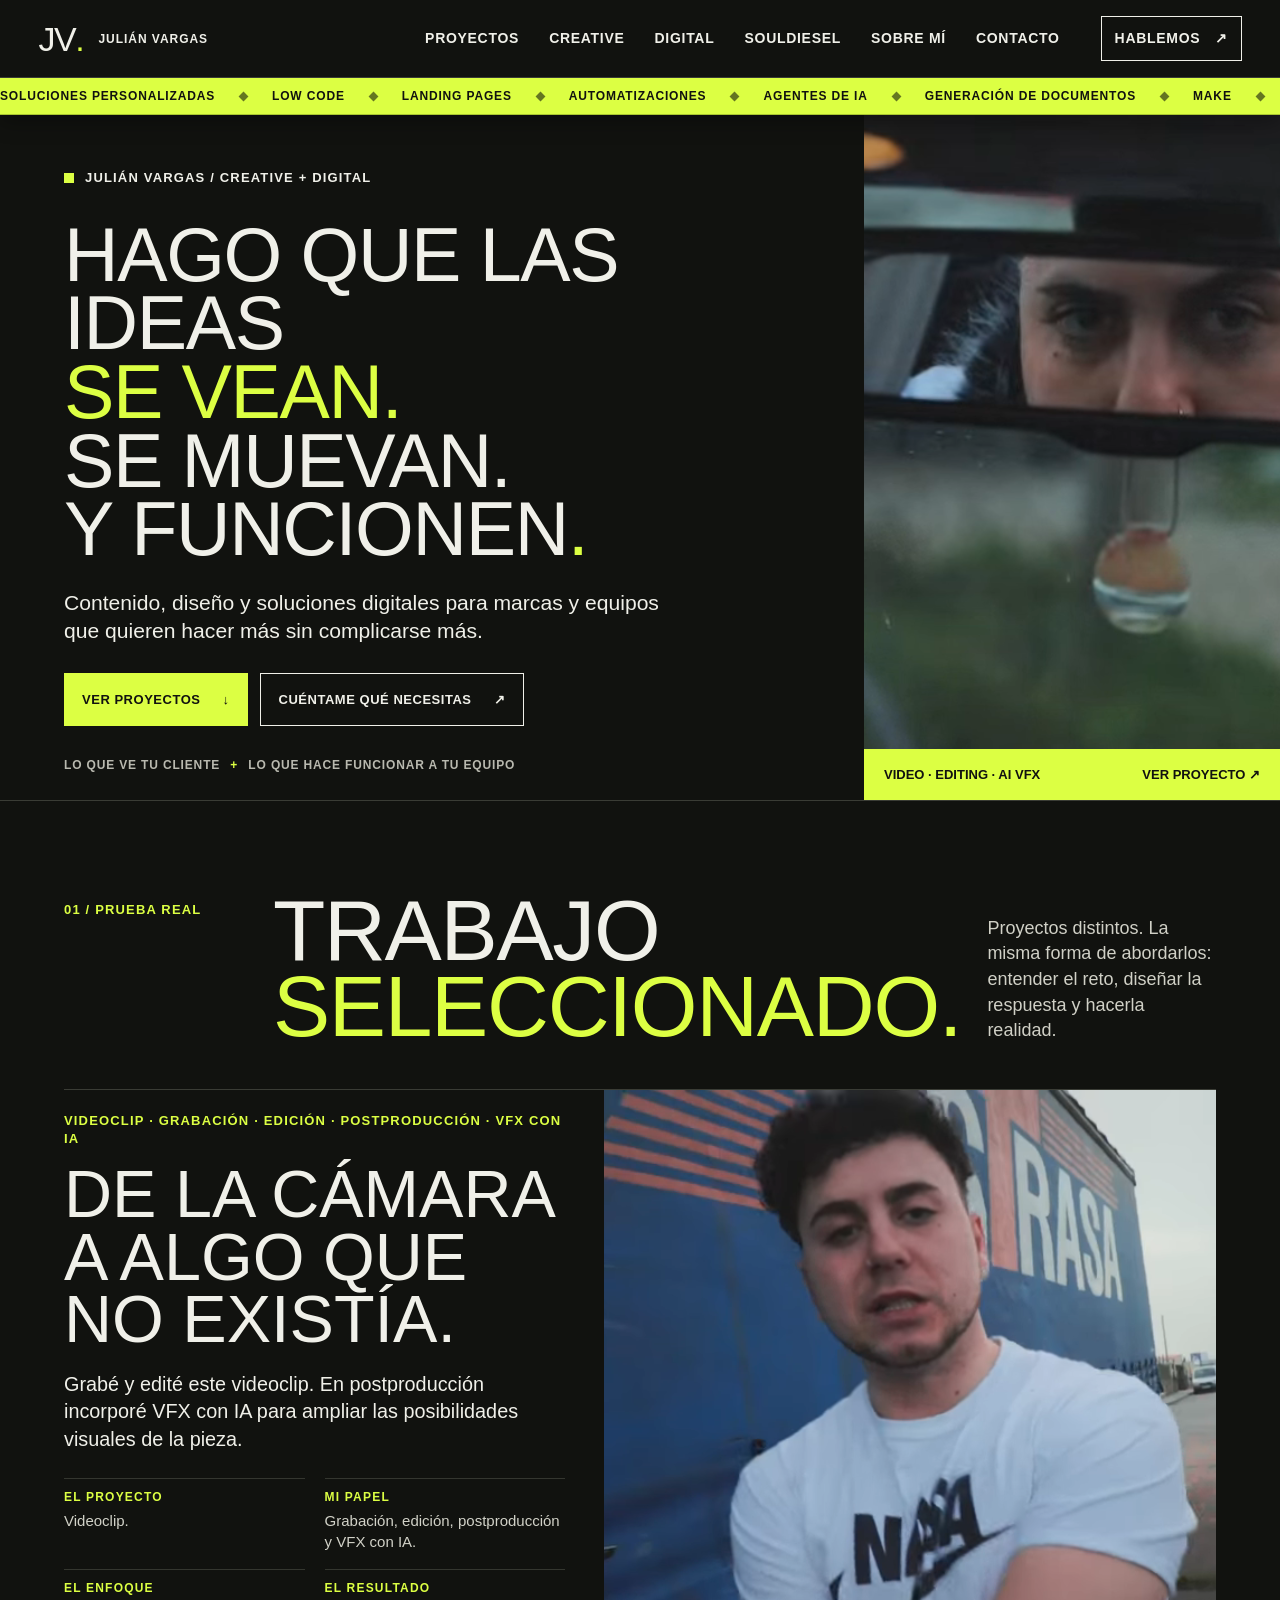
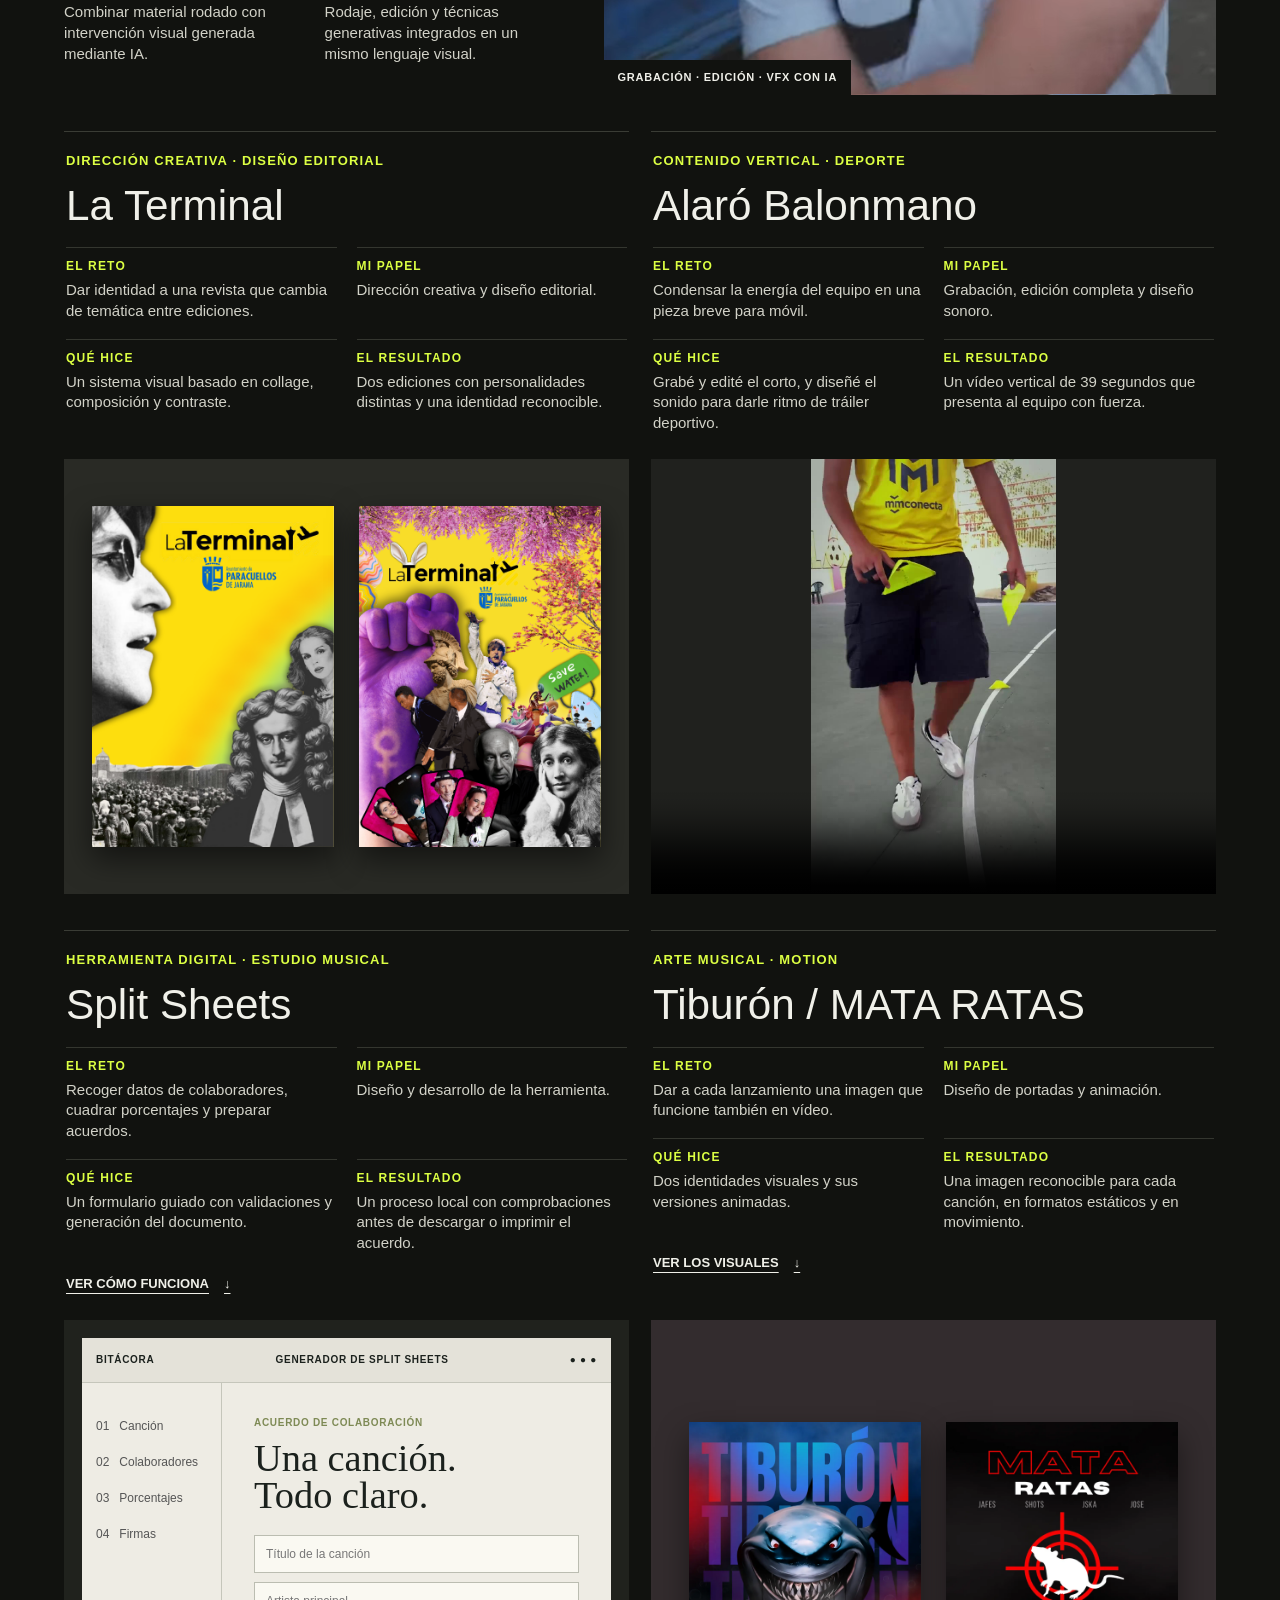
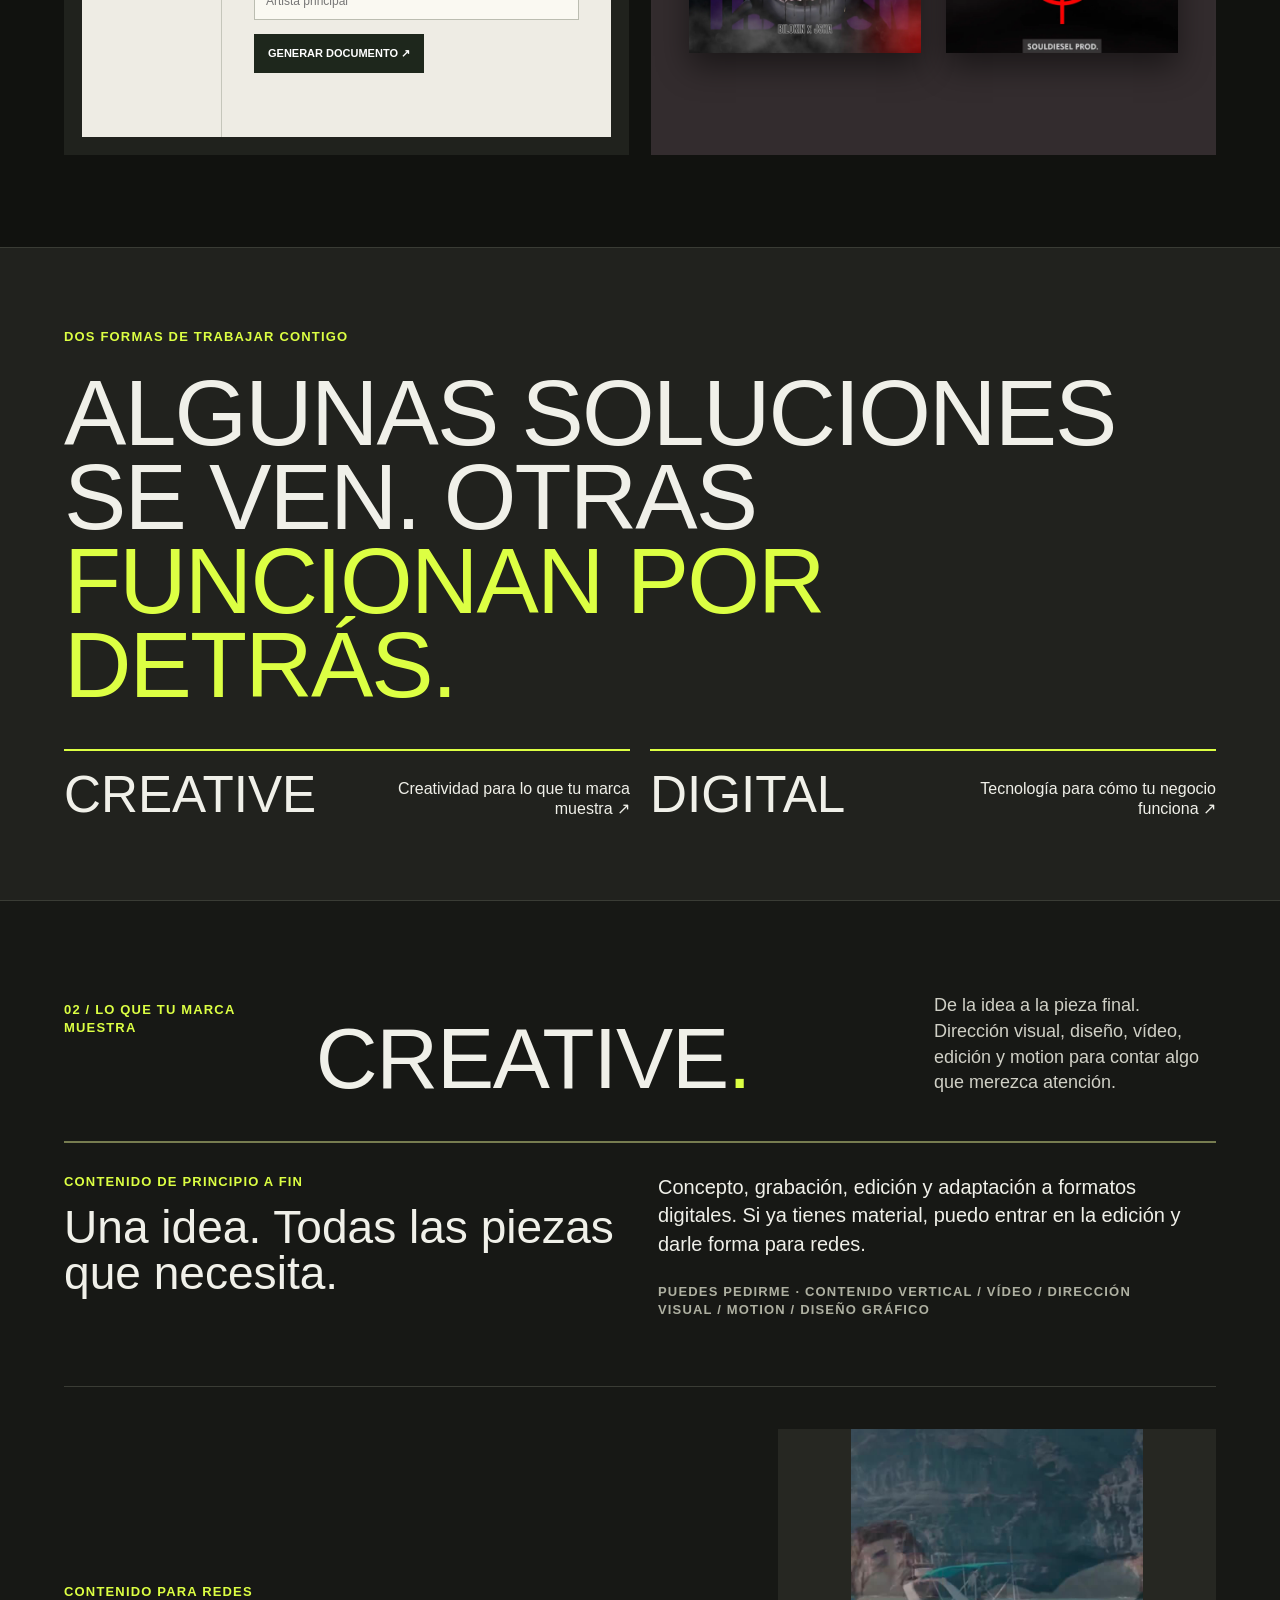
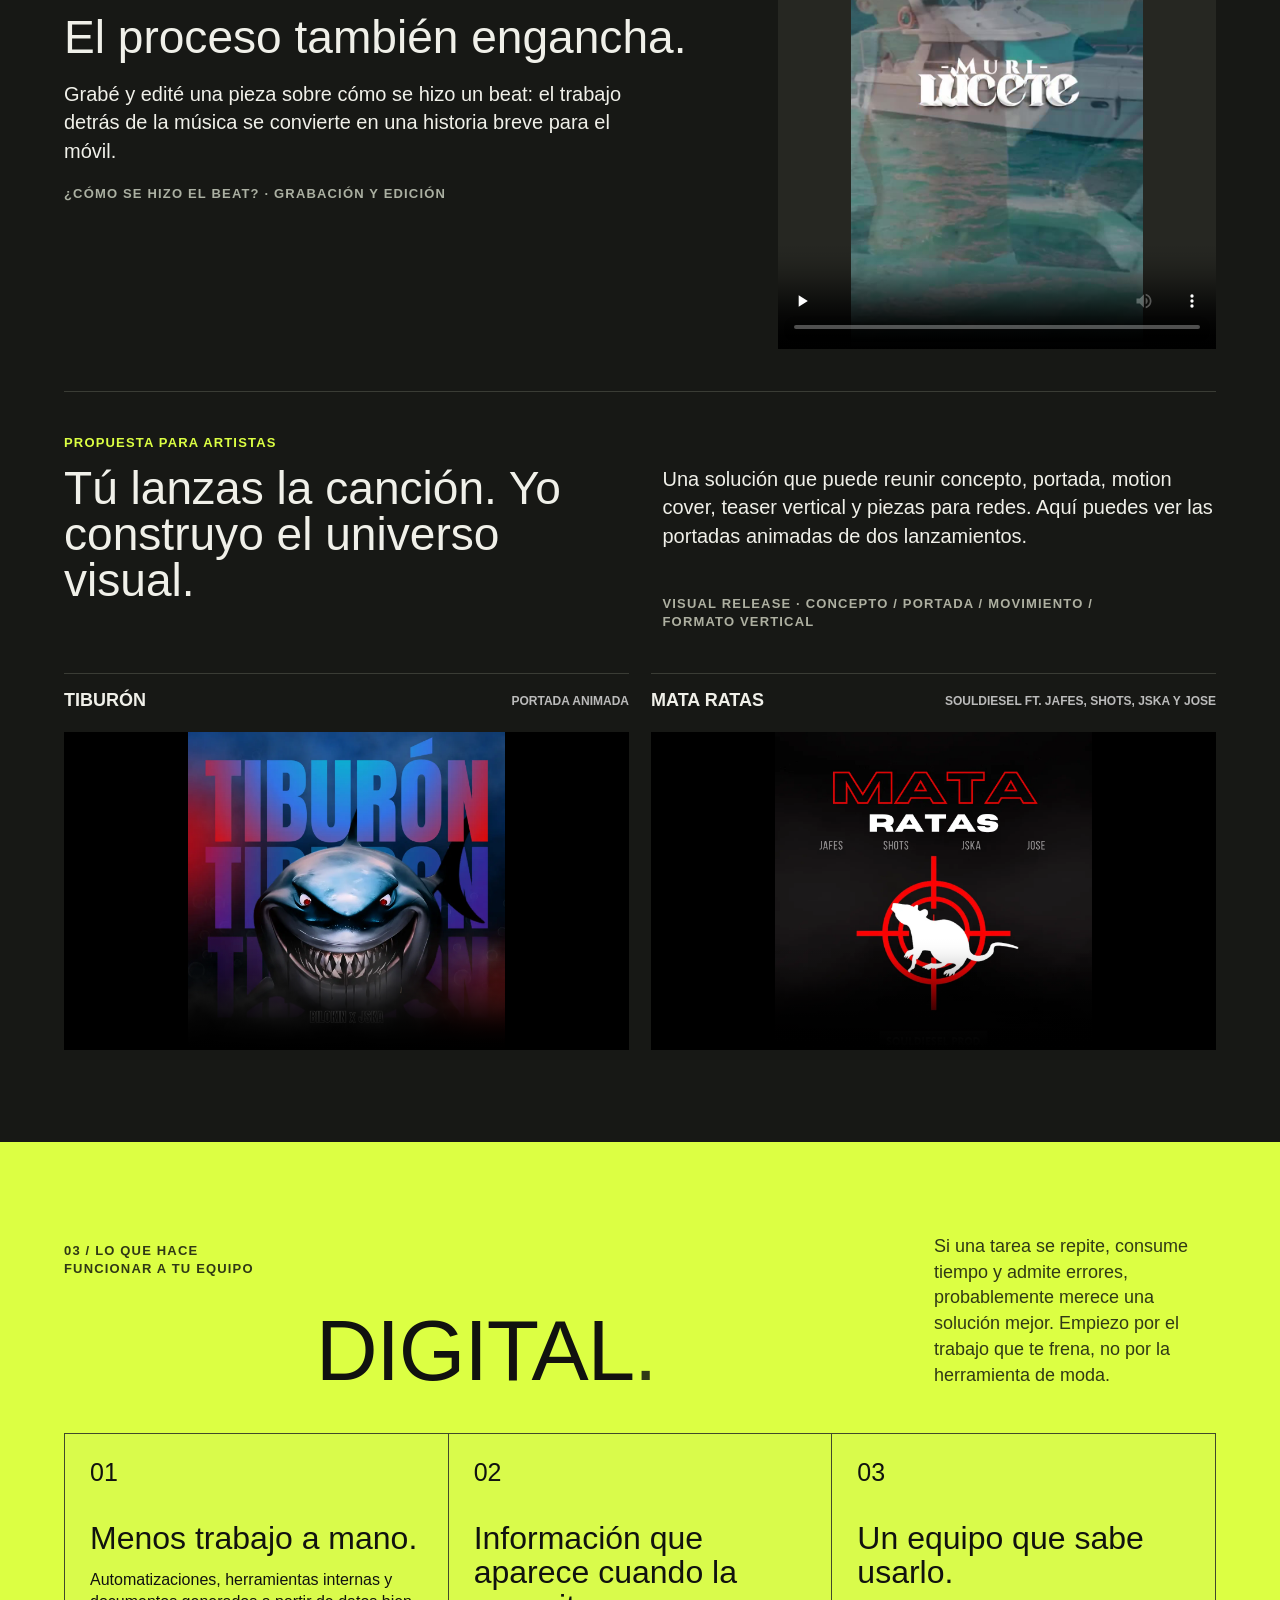
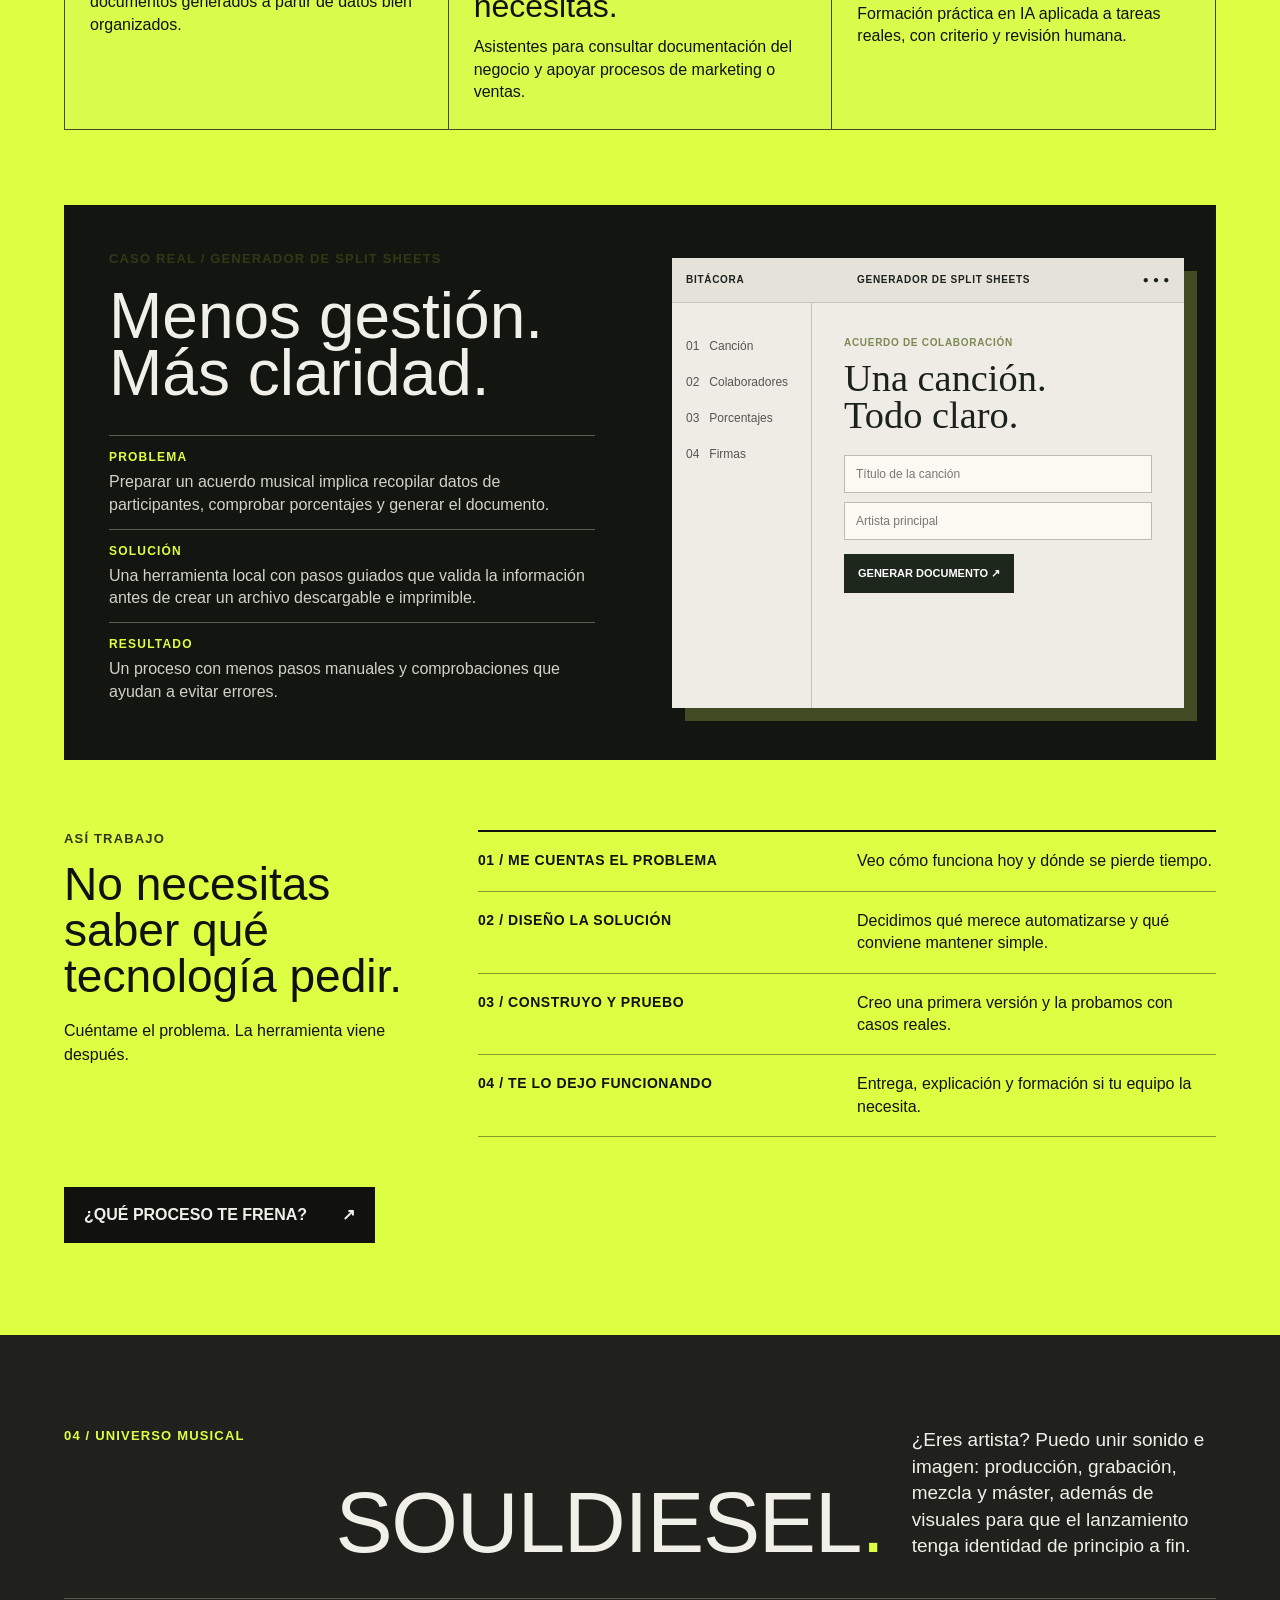
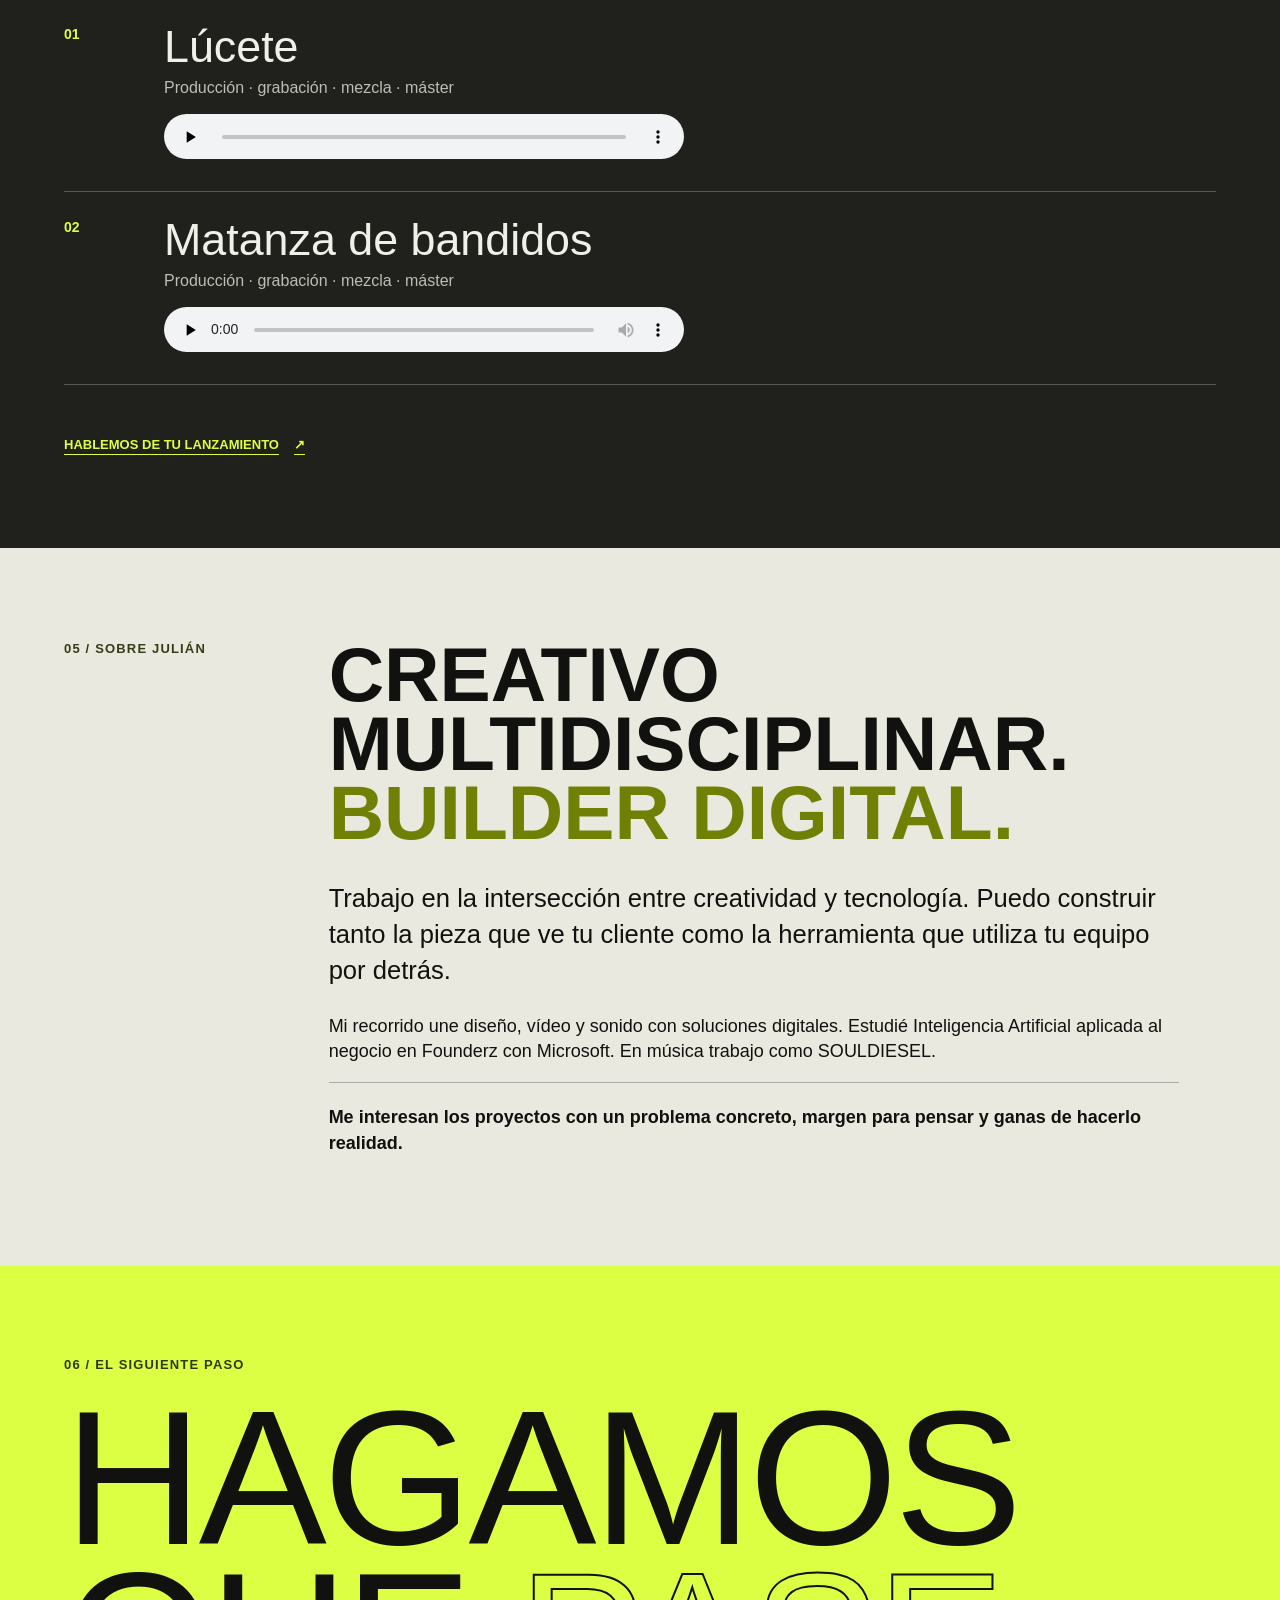
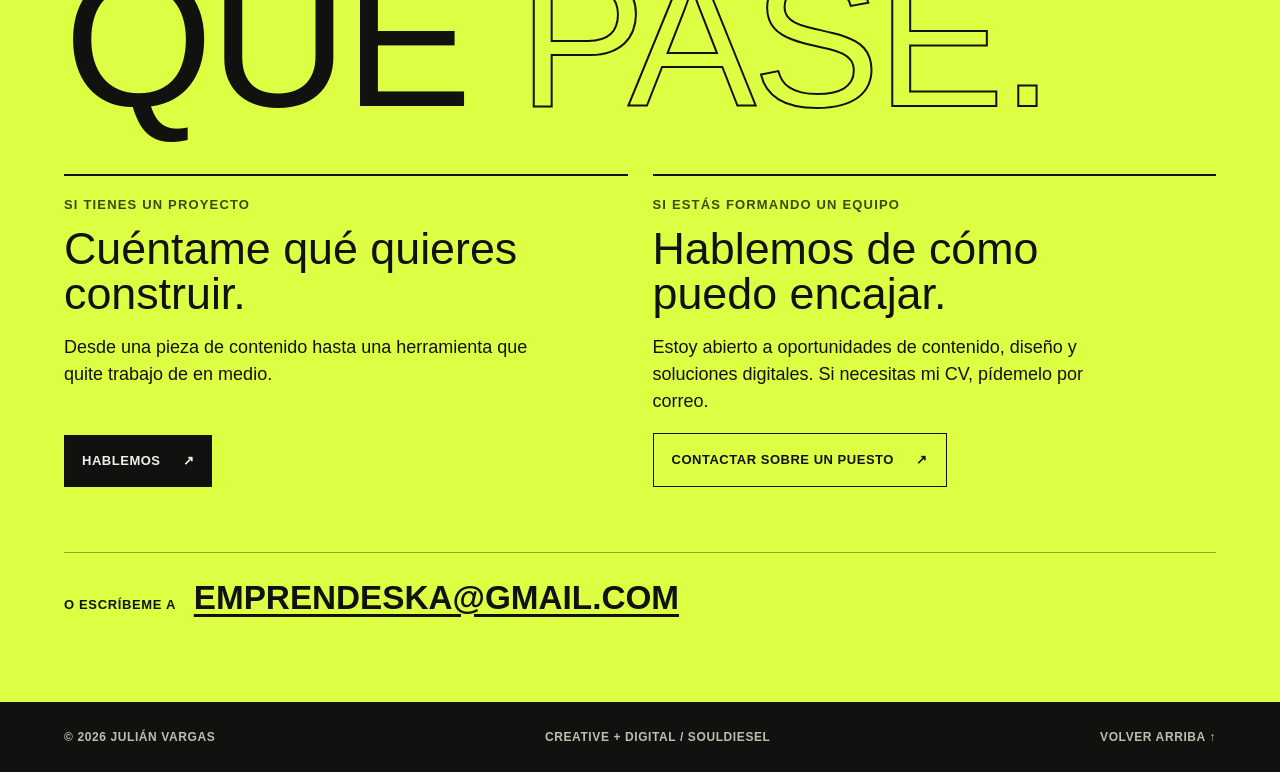
==== commit b649a1d0: "index.html" ====
--- a/index.html
+++ b/index.html
@@ -46,18 +46,23 @@
         <div class="hero-actions"><a class="button button-acid" href="#proyectos">VER PROYECTOS <span aria-hidden="true">↓</span></a><a class="button button-outline" href="#contacto">CUÉNTAME QUÉ NECESITAS <span aria-hidden="true">↗</span></a></div>
         <p class="hero-footnote">LO QUE VE TU CLIENTE <span>+</span> LO QUE HACE FUNCIONAR A TU EQUIPO</p>
       </div>
-      <a class="hero-art" href="#proyecto-terminal" aria-label="Ver el proyecto editorial La Terminal">
-        <img src="assets/revista-marzo.webp" alt="Portada de marzo de La Terminal, collage sobre fondo amarillo" width="566" height="800" fetchpriority="high">
-        <span class="hero-art-caption"><strong>LA TERMINAL</strong><span>Dirección creativa y diseño <span aria-hidden="true">↗</span></span></span>
+      <a class="hero-art" href="#proyecto-videoclip" aria-label="Ver el proyecto de videoclip: grabación, edición y VFX con IA">
+        <img src="assets/videoclip-poster.webp" alt="Fotograma del videoclip: artista frente a la cámara en un exterior urbano" width="692" height="388" fetchpriority="high">
+        <video class="feature-video" autoplay muted loop playsinline preload="none" poster="assets/videoclip-poster.webp" aria-label="Fragmento del videoclip, con edición y VFX realizados con IA"><source data-src="assets/videoclip.webm" type="video/webm"><source data-src="assets/videoclip.mp4" type="video/mp4"></video>
+        <span class="hero-art-caption"><strong>VIDEO · EDITING · AI VFX</strong><span>VER PROYECTO <span aria-hidden="true">↗</span></span></span>
       </a>
     </section>
 
     <section id="proyectos" class="section selected" aria-labelledby="selected-title">
-      <div class="section-heading"><p class="kicker">01 / PRUEBA REAL</p><h2 id="selected-title">TRABAJO<br><span>SELECCIONADO.</span></h2><p>Cuatro problemas distintos. La misma forma de abordarlos: entender el reto, diseñar la respuesta y hacerla realidad.</p></div>
+      <div class="section-heading"><p class="kicker">01 / PRUEBA REAL</p><h2 id="selected-title">TRABAJO<br><span>SELECCIONADO.</span></h2><p>Proyectos distintos. La misma forma de abordarlos: entender el reto, diseñar la respuesta y hacerla realidad.</p></div>
       <div class="case-grid">
+        <article class="case case-featured" id="proyecto-videoclip" aria-labelledby="videoclip-title">
+          <div class="case-copy"><p class="case-category">VIDEOCLIP · GRABACIÓN · EDICIÓN · POSTPRODUCCIÓN · VFX CON IA</p><h3 id="videoclip-title">DE LA CÁMARA<br>A ALGO QUE<br>NO EXISTÍA.</h3><p class="case-intro">Grabé y edité este videoclip. En postproducción incorporé VFX con IA para ampliar las posibilidades visuales de la pieza.</p><dl class="case-facts"><div><dt>EL PROYECTO</dt><dd>Videoclip. <!-- TODO: añadir artista y título confirmados. --></dd></div><div><dt>MI PAPEL</dt><dd>Grabación, edición, postproducción y VFX con IA.</dd></div><div><dt>EL ENFOQUE</dt><dd>Combinar material rodado con intervención visual generada mediante IA.</dd></div><div><dt>EL RESULTADO</dt><dd>Rodaje, edición y técnicas generativas integrados en un mismo lenguaje visual.</dd></div></dl></div>
+          <figure class="case-media videoclip-media"><img src="assets/videoclip-poster.webp" alt="Fotograma del videoclip que muestra al artista ante la cámara en un exterior urbano" width="692" height="388" loading="lazy" decoding="async"><video class="feature-video" autoplay muted loop playsinline preload="none" poster="assets/videoclip-poster.webp" aria-label="Fragmento del videoclip con rodaje, edición, postproducción y VFX con IA"><source data-src="assets/videoclip.webm" type="video/webm"><source data-src="assets/videoclip.mp4" type="video/mp4"></video><figcaption>GRABACIÓN · EDICIÓN · VFX CON IA</figcaption></figure>
+        </article>
         <article class="case" id="proyecto-terminal" aria-labelledby="terminal-title">
           <div class="case-copy"><p class="case-category">DIRECCIÓN CREATIVA · DISEÑO EDITORIAL</p><h3 id="terminal-title">La Terminal</h3><dl class="case-facts"><div><dt>EL RETO</dt><dd>Dar identidad a una revista que cambia de temática entre ediciones.</dd></div><div><dt>MI PAPEL</dt><dd>Dirección creativa y diseño editorial.</dd></div><div><dt>QUÉ HICE</dt><dd>Un sistema visual basado en collage, composición y contraste.</dd></div><div><dt>EL RESULTADO</dt><dd>Dos ediciones con personalidades distintas y una identidad reconocible.</dd></div></dl></div>
-          <div class="case-media magazine-pair"><img src="assets/revista-demo.webp" alt="Portada de la edición demo de La Terminal" width="566" height="800" loading="lazy" decoding="async"><img src="assets/revista-marzo.webp" alt="Portada de marzo de La Terminal" width="566" height="800" loading="lazy" decoding="async"></div>
+          <div class="case-media magazine-pair"><img src="assets/revista-demo.png" alt="Portada de la edición demo de La Terminal" width="566" height="800" loading="lazy" decoding="async"><img src="assets/revista-marzo.png" alt="Portada de marzo de La Terminal" width="566" height="800" loading="lazy" decoding="async"></div>
         </article>
         <article class="case" aria-labelledby="alaro-title">
           <div class="case-copy"><p class="case-category">CONTENIDO VERTICAL · DEPORTE</p><h3 id="alaro-title">Alaró Balonmano</h3><dl class="case-facts"><div><dt>EL RETO</dt><dd>Condensar la energía del equipo en una pieza breve para móvil.</dd></div><div><dt>MI PAPEL</dt><dd>Grabación, edición completa y diseño sonoro.</dd></div><div><dt>QUÉ HICE</dt><dd>Grabé y edité el corto, y diseñé el sonido para darle ritmo de tráiler deportivo.</dd></div><div><dt>EL RESULTADO</dt><dd>Un vídeo vertical de 39 segundos que presenta al equipo con fuerza.</dd></div></dl></div>
@@ -101,6 +106,44 @@
   <script>
     document.getElementById('year').textContent = new Date().getFullYear();
     (() => {
+      const motion = window.matchMedia('(prefers-reduced-motion: reduce)');
+      const heroVideo = document.querySelector('.hero-art .feature-video');
+      const caseVideo = document.querySelector('.videoclip-media .feature-video');
+      let caseVisible = false;
+      function start(video) {
+        if (motion.matches || !video || video.dataset.ready) return;
+        video.muted = true;
+        video.querySelectorAll('source[data-src]').forEach(source => { source.src = source.dataset.src; });
+        video.dataset.ready = 'true';
+        video.load();
+        video.play().catch(() => {});
+      }
+      function stop(video) {
+        if (!video || !video.dataset.ready) return;
+        video.pause();
+        video.querySelectorAll('source[data-src]').forEach(source => { source.removeAttribute('src'); });
+        delete video.dataset.ready;
+        video.load();
+      }
+      function applyMotionPreference() {
+        if (motion.matches) { stop(heroVideo); stop(caseVideo); }
+        else { start(heroVideo); if (caseVisible) start(caseVideo); }
+      }
+      if ('IntersectionObserver' in window) {
+        const observer = new IntersectionObserver(([entry]) => {
+          caseVisible = entry.isIntersecting;
+          if (caseVisible) start(caseVideo);
+          else if (caseVideo) caseVideo.pause();
+          if (caseVisible && caseVideo?.dataset.ready) caseVideo.play().catch(() => {});
+        }, { rootMargin: '120px 0px' });
+        observer.observe(caseVideo);
+      } else {
+        caseVisible = true;
+      }
+      motion.addEventListener?.('change', applyMotionPreference);
+      applyMotionPreference();
+    })();
+    (() => {
       const chrome = document.querySelector('.site-chrome');
       const nav = chrome.querySelector('nav');
       const items = [...nav.querySelectorAll('a[href^="#"]')]
--- a/styles.css
+++ b/styles.css
@@ -10,7 +10,7 @@
 .site-header{min-height:78px;display:flex;align-items:center;gap:25px;padding:0 3vw;border-bottom:1px solid var(--line)}
 .brand{display:flex;align-items:center;white-space:nowrap;text-decoration:none;font:34px/1 var(--display);letter-spacing:-.04em}.brand>span{color:var(--acid)}.brand small{font:700 12px/1 Arial,sans-serif;letter-spacing:.08em;margin-left:15px}
 .site-header nav{display:flex;align-items:center;gap:clamp(8px,1.1vw,18px);margin-left:auto;min-width:0}.site-header nav a,.header-cta{font-size:12px;font-weight:800;letter-spacing:.05em;text-decoration:none;white-space:nowrap}.site-header nav a{padding:9px 8px;border-radius:2px;transition:color .18s,background-color .18s}.site-header nav a:hover,.header-cta:hover{color:var(--acid)}.site-header nav a[aria-current="location"],.site-header nav a[aria-current="location"]:hover{background:var(--acid);color:var(--ink)}.header-cta{margin-left:8px;padding:11px 13px;border:1px solid var(--paper)}.header-cta span{margin-left:10px}
-.ticker{height:37px;overflow:hidden;background:var(--acid);color:var(--ink);border-bottom:1px solid #a8c630}.ticker-track{display:flex;align-items:center;width:max-content;height:100%;animation:ticker-slide 48s linear infinite;will-change:transform}.ticker-set{display:flex;align-items:center;flex:none;height:100%}.ticker-set span{font-size:12px;font-weight:900;letter-spacing:.07em;white-space:nowrap;text-transform:uppercase}.ticker-set span::after{content:"âœ¦";display:inline-block;margin:0 25px;color:#647621}@keyframes ticker-slide{to{transform:translateX(-50%)}}
+.ticker{height:37px;overflow:hidden;background:var(--acid);color:var(--ink);border-bottom:1px solid #a8c630}.ticker-track{display:flex;align-items:center;width:max-content;height:100%;animation:ticker-slide 48s linear infinite;will-change:transform}.ticker-set{display:flex;align-items:center;flex:none;height:100%}.ticker-set span{font-size:12px;font-weight:900;letter-spacing:.07em;white-space:nowrap;text-transform:uppercase}.ticker-set span::after{content:"";display:inline-block;width:7px;height:7px;margin:0 25px;background:#647621;transform:rotate(45deg);vertical-align:middle}@keyframes ticker-slide{to{transform:translateX(-50%)}}
 section[id],article[id],div[id]{scroll-margin-top:calc(var(--chrome-height,115px) + 18px)}
 .kicker,.eyebrow,.eyebrow-small,.case-category,.role-note,.delivery{font-size:13px;font-weight:800;letter-spacing:.09em;line-height:1.35}.kicker{color:var(--acid)}
 .hero{display:grid;grid-template-columns:minmax(0,1.35fr) minmax(320px,.65fr);min-height:660px;border-bottom:1px solid var(--line)}.hero-copy{padding:54px 4vw 26px 5vw;display:flex;flex-direction:column;align-items:flex-start}.eyebrow{display:flex;align-items:center;gap:11px;margin-bottom:34px}.square{height:10px;width:10px;background:var(--acid);flex:none}.hero h1{font:clamp(55px,5.9vw,106px)/.91 var(--display);letter-spacing:-.018em;margin:0 0 25px}.hero h1 em{font-style:normal;color:var(--acid)}.hero h1>span{color:var(--acid)}.hero-lead{font-size:clamp(19px,1.65vw,25px);line-height:1.34;max-width:610px;margin:0 0 27px}.hero-actions{display:flex;gap:12px;flex-wrap:wrap}.button{display:inline-flex;align-items:center;justify-content:space-between;gap:22px;padding:16px 18px;text-decoration:none;font-size:13px;font-weight:800;letter-spacing:.04em;min-height:52px}.button-acid{background:var(--acid);color:var(--ink)}.button-acid:hover{background:#f0ffad}.button-outline{border:1px solid var(--paper)}.button-outline:hover{color:var(--acid);border-color:var(--acid)}.hero-footnote{margin:auto 0 0;padding-top:30px;color:var(--muted);font-size:12px;font-weight:800;letter-spacing:.07em}.hero-footnote span{color:var(--acid);padding:0 6px}.hero-art{min-height:540px;background:#e5cb05;position:relative;overflow:hidden;text-decoration:none}.hero-art img{position:absolute;width:100%;height:100%;object-fit:cover;transition:transform .5s}.hero-art:hover img{transform:scale(1.03)}.hero-art-caption{position:absolute;left:0;right:0;bottom:0;display:flex;justify-content:space-between;align-items:center;gap:14px;background:var(--acid);color:var(--ink);padding:16px 20px;font-size:13px}.hero-art-caption strong{white-space:nowrap}.hero-art-caption>span{font-weight:700}
@@ -41,3 +41,33 @@
 .cover-pair{height:auto;min-height:clamp(340px,34vw,480px);grid-template-columns:repeat(2,minmax(0,1fr));gap:clamp(14px,2vw,28px);padding:clamp(18px,3vw,38px);overflow:visible}
 .cover-pair img{display:block;width:100%;height:auto;max-height:none;aspect-ratio:auto;object-fit:contain}
 @media(max-width:550px){.cover-pair{grid-template-columns:1fr;min-height:0;padding:22px 17px;gap:22px}.cover-pair img{width:min(100%,380px);justify-self:center}}
+
+/* La pareja de portadas debe caber tambiÃ©n cuando una imagen no llega a cargar. */
+.magazine-pair{grid-template-columns:repeat(2,minmax(0,1fr));grid-template-rows:minmax(0,1fr);min-width:0;max-width:100%}
+.magazine-pair img{min-width:0;min-height:0;max-width:100%;max-height:100%}
+@media(max-width:700px){
+  html,body{max-width:100%;overflow-x:clip}
+  .case-facts{grid-template-columns:repeat(2,minmax(0,1fr))}
+  .case-facts dd,.hero-art-caption>span{overflow-wrap:anywhere}
+  .magazine-pair{gap:12px;padding:15px}
+  .magazine-pair img{width:100%;height:100%;object-fit:contain}
+}
+
+/* Videoclip destacado: el mismo sistema editorial, con mÃ¡s espacio para la imagen. */
+.hero-art{background:#20211e}
+.hero-art>img{object-position:54% center}
+.hero-art .hero-art-caption strong{white-space:normal}
+.case-featured{grid-column:1/-1;display:grid;grid-template-columns:minmax(0,.9fr) minmax(0,1.1fr);gap:clamp(18px,3vw,42px);align-items:stretch}
+.case-featured .case-copy{padding:22px 0 30px}
+.case-featured h3{font-size:clamp(46px,5.2vw,88px);line-height:.94}
+.case-featured .case-intro{font-size:clamp(17px,1.55vw,21px);line-height:1.38;margin:0 0 25px;max-width:48ch}
+.case-featured .case-facts{grid-template-columns:repeat(2,minmax(0,1fr))}
+.videoclip-media{margin:0;position:relative;height:auto;min-height:clamp(380px,44vw,650px);background:#20211e}
+.videoclip-media img{width:100%;height:100%;object-fit:cover;object-position:52% center;position:absolute;inset:0}
+.videoclip-media figcaption{position:absolute;left:0;bottom:0;max-width:100%;background:var(--ink);padding:9px 14px;color:var(--paper);font-size:11px;font-weight:800;letter-spacing:.07em}
+/* Las futuras fuentes de vÃ­deo ocuparÃ¡n la misma caja, sin desplazar el contenido. */
+.hero-art video,.videoclip-media video{position:absolute;inset:0;width:100%;height:100%;object-fit:cover;object-position:52% center}
+@media(max-width:900px){.case-featured{grid-template-columns:1fr}.videoclip-media{height:auto;min-height:0;aspect-ratio:692/388}.videoclip-media img{object-fit:cover}}
+@media(max-width:700px){.hero-art>img,.hero-art video{object-position:55% center}.case-featured .case-copy{padding-bottom:10px}.case-featured h3{font-size:clamp(43px,10vw,64px)}.videoclip-media{aspect-ratio:1.16}.videoclip-media img,.videoclip-media video{object-position:51% center}}
+@media(max-width:390px){.case-featured .case-facts{grid-template-columns:1fr}}
+@media(prefers-reduced-motion:reduce){.hero-art video,.videoclip-media video{display:none}}
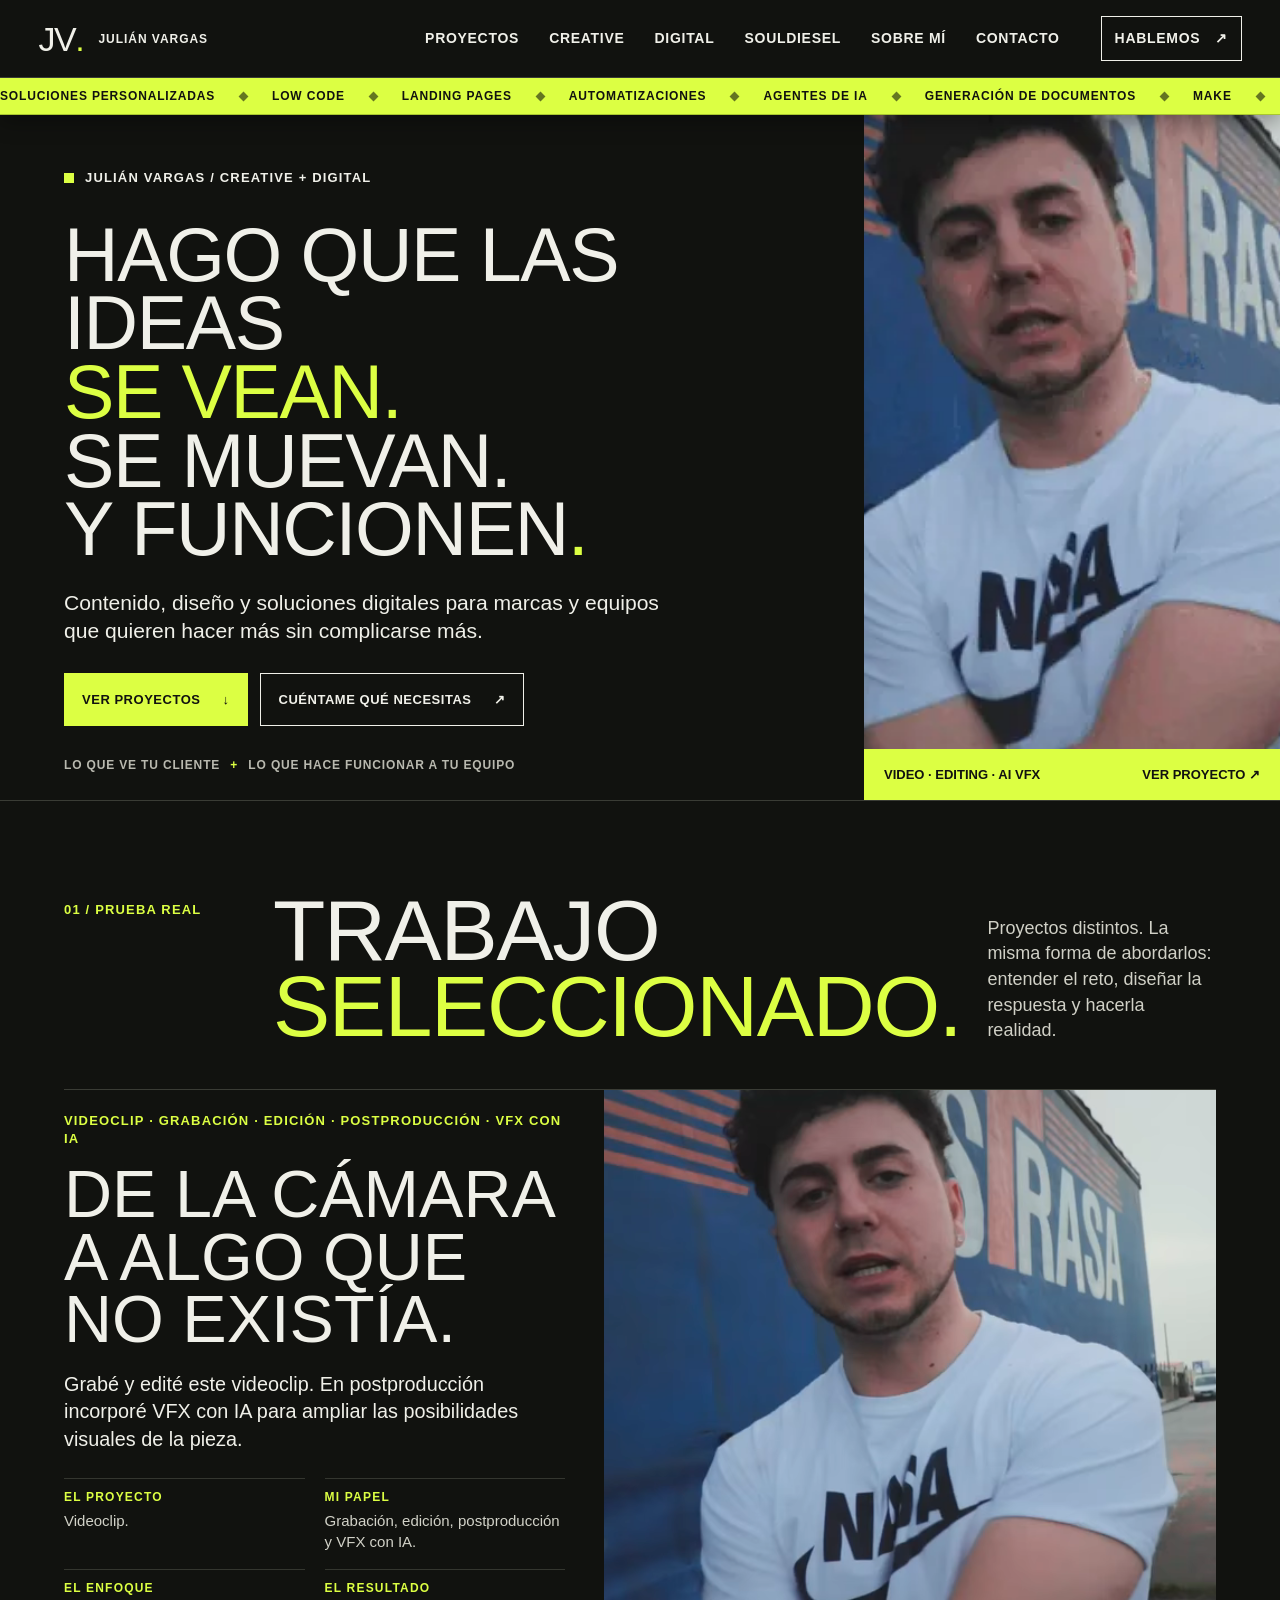
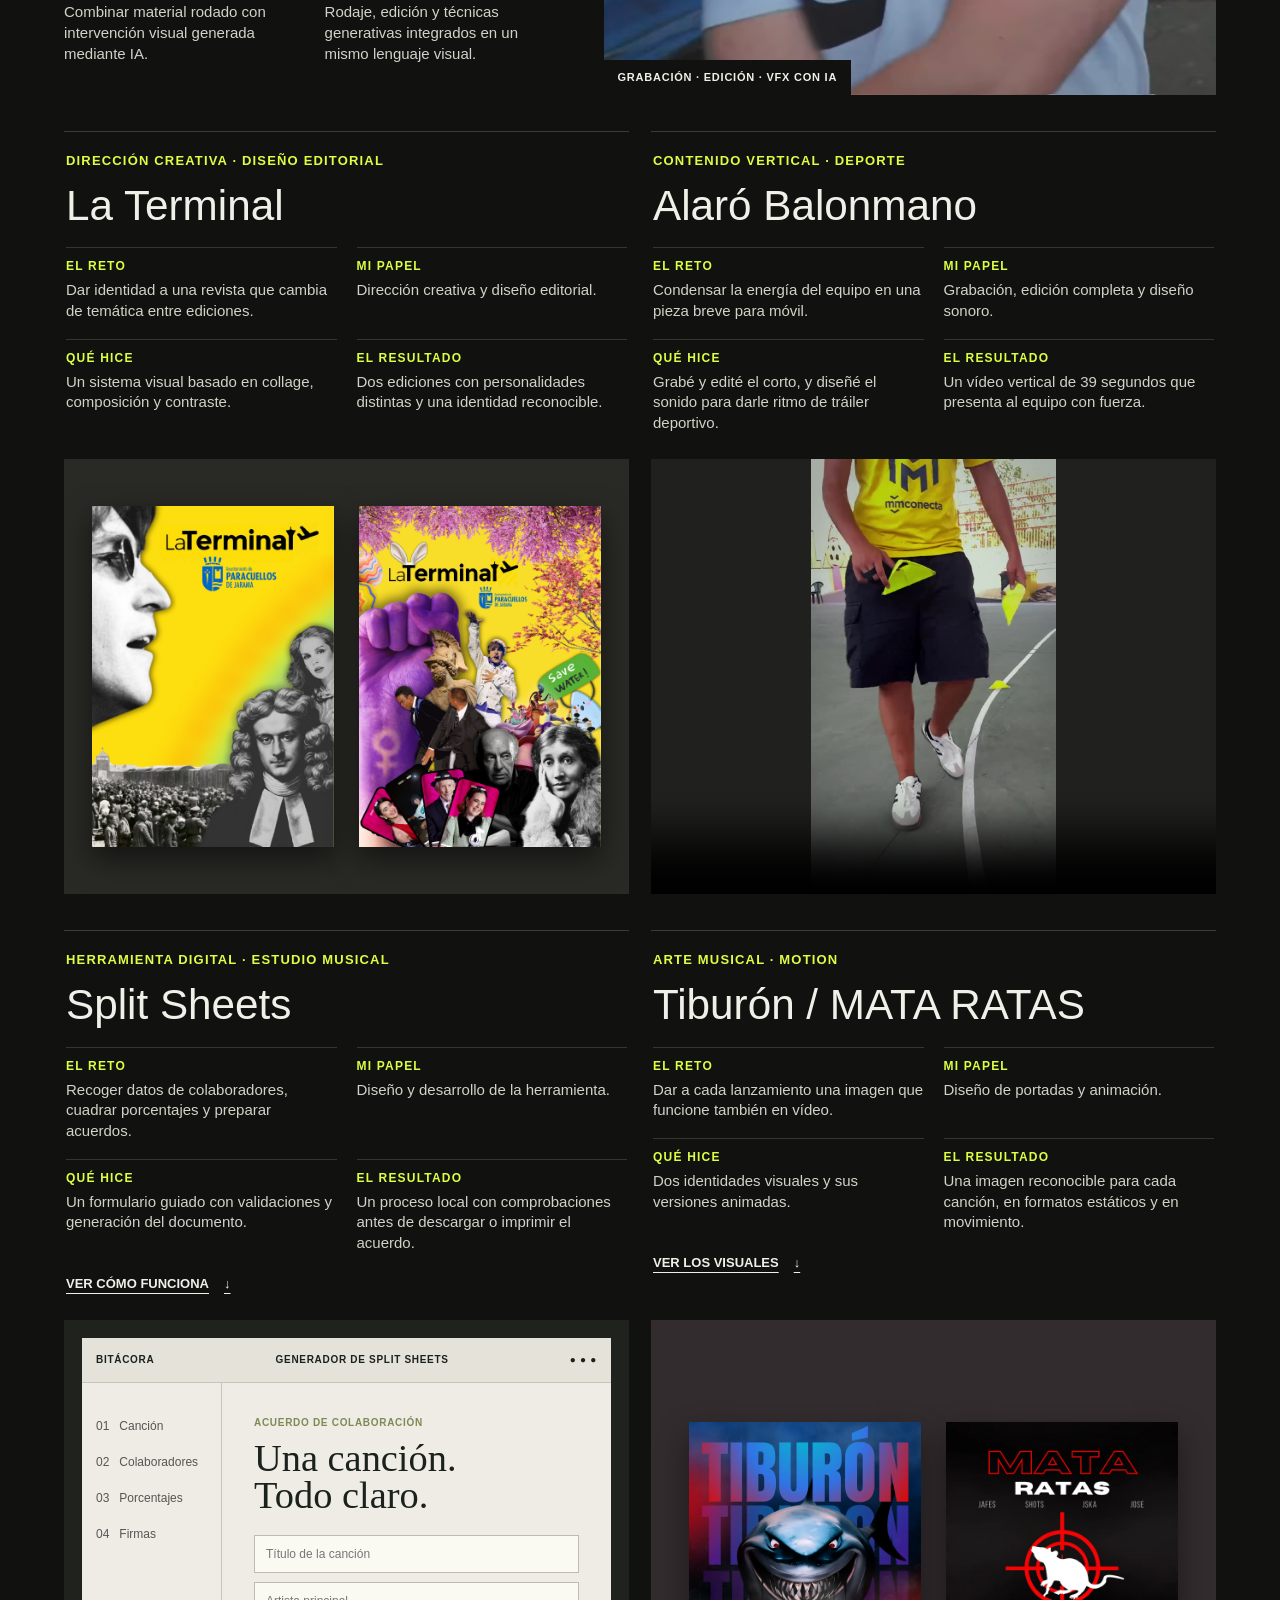
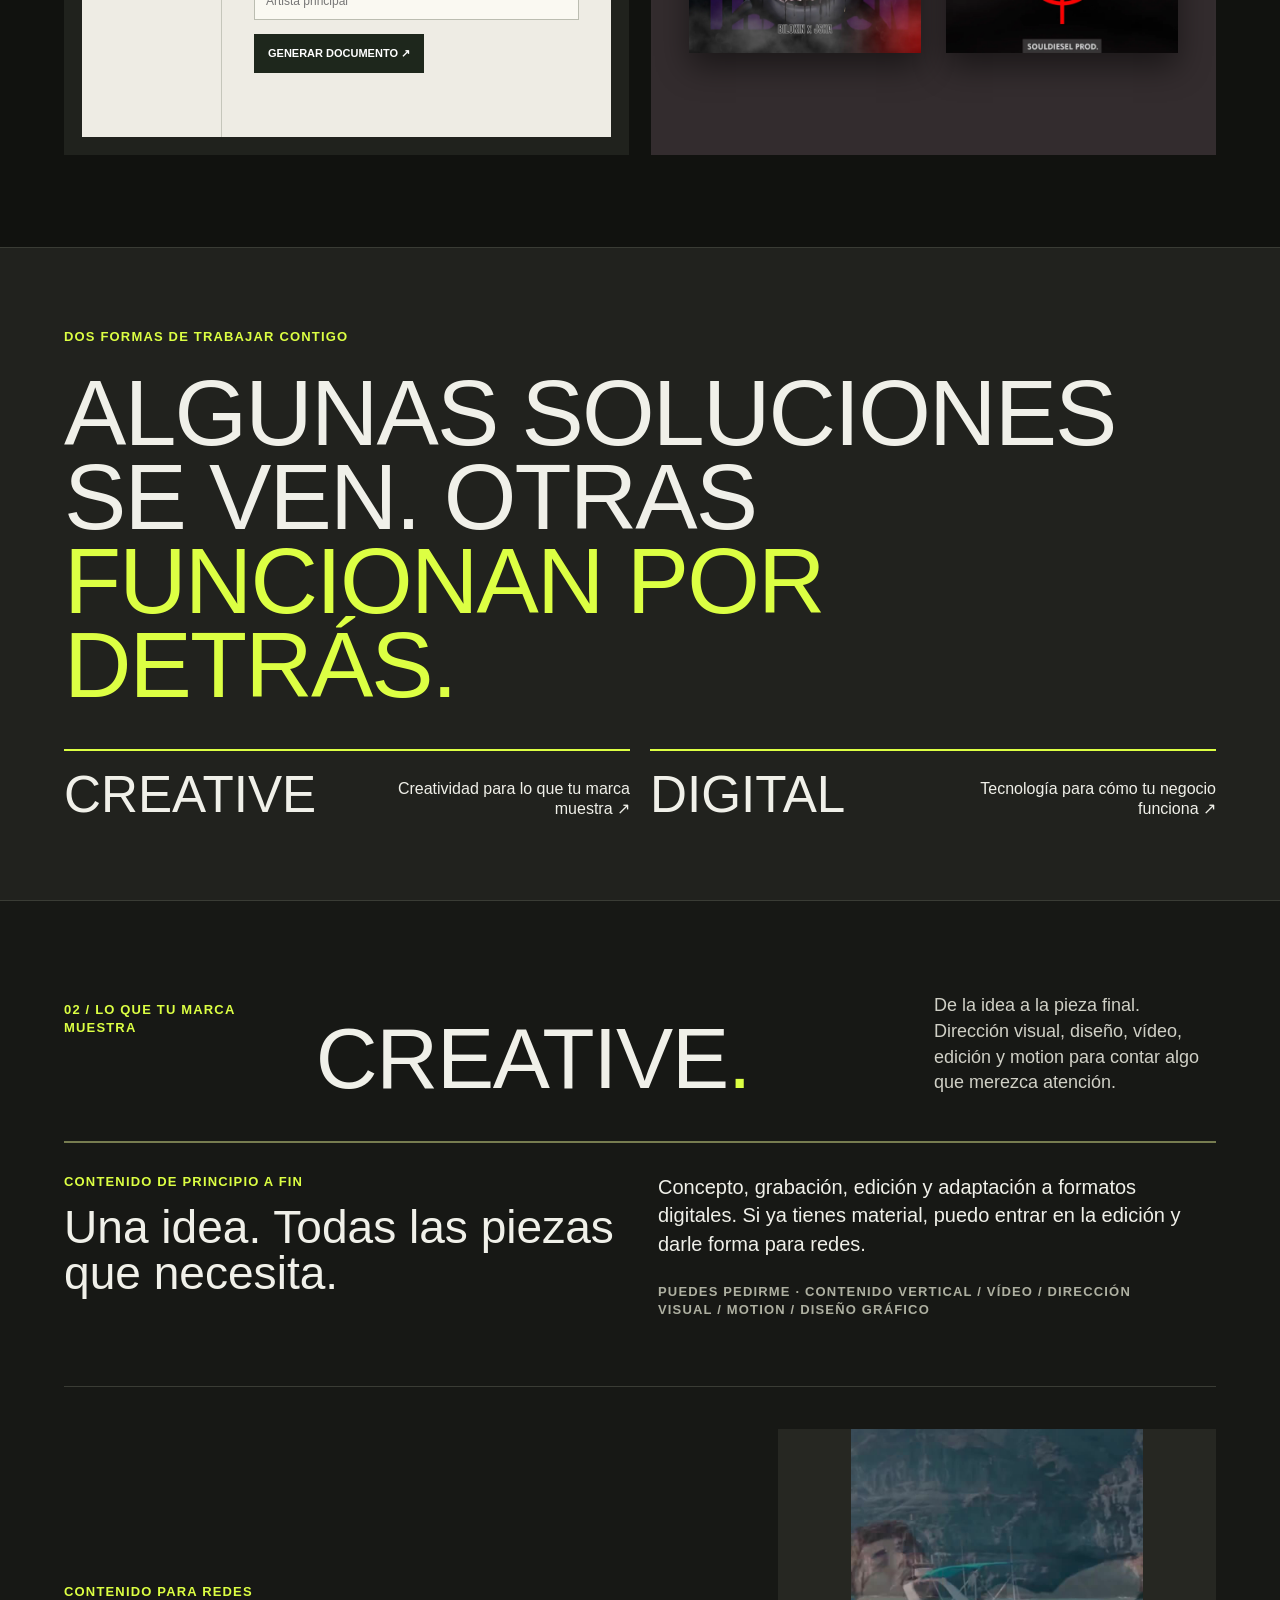
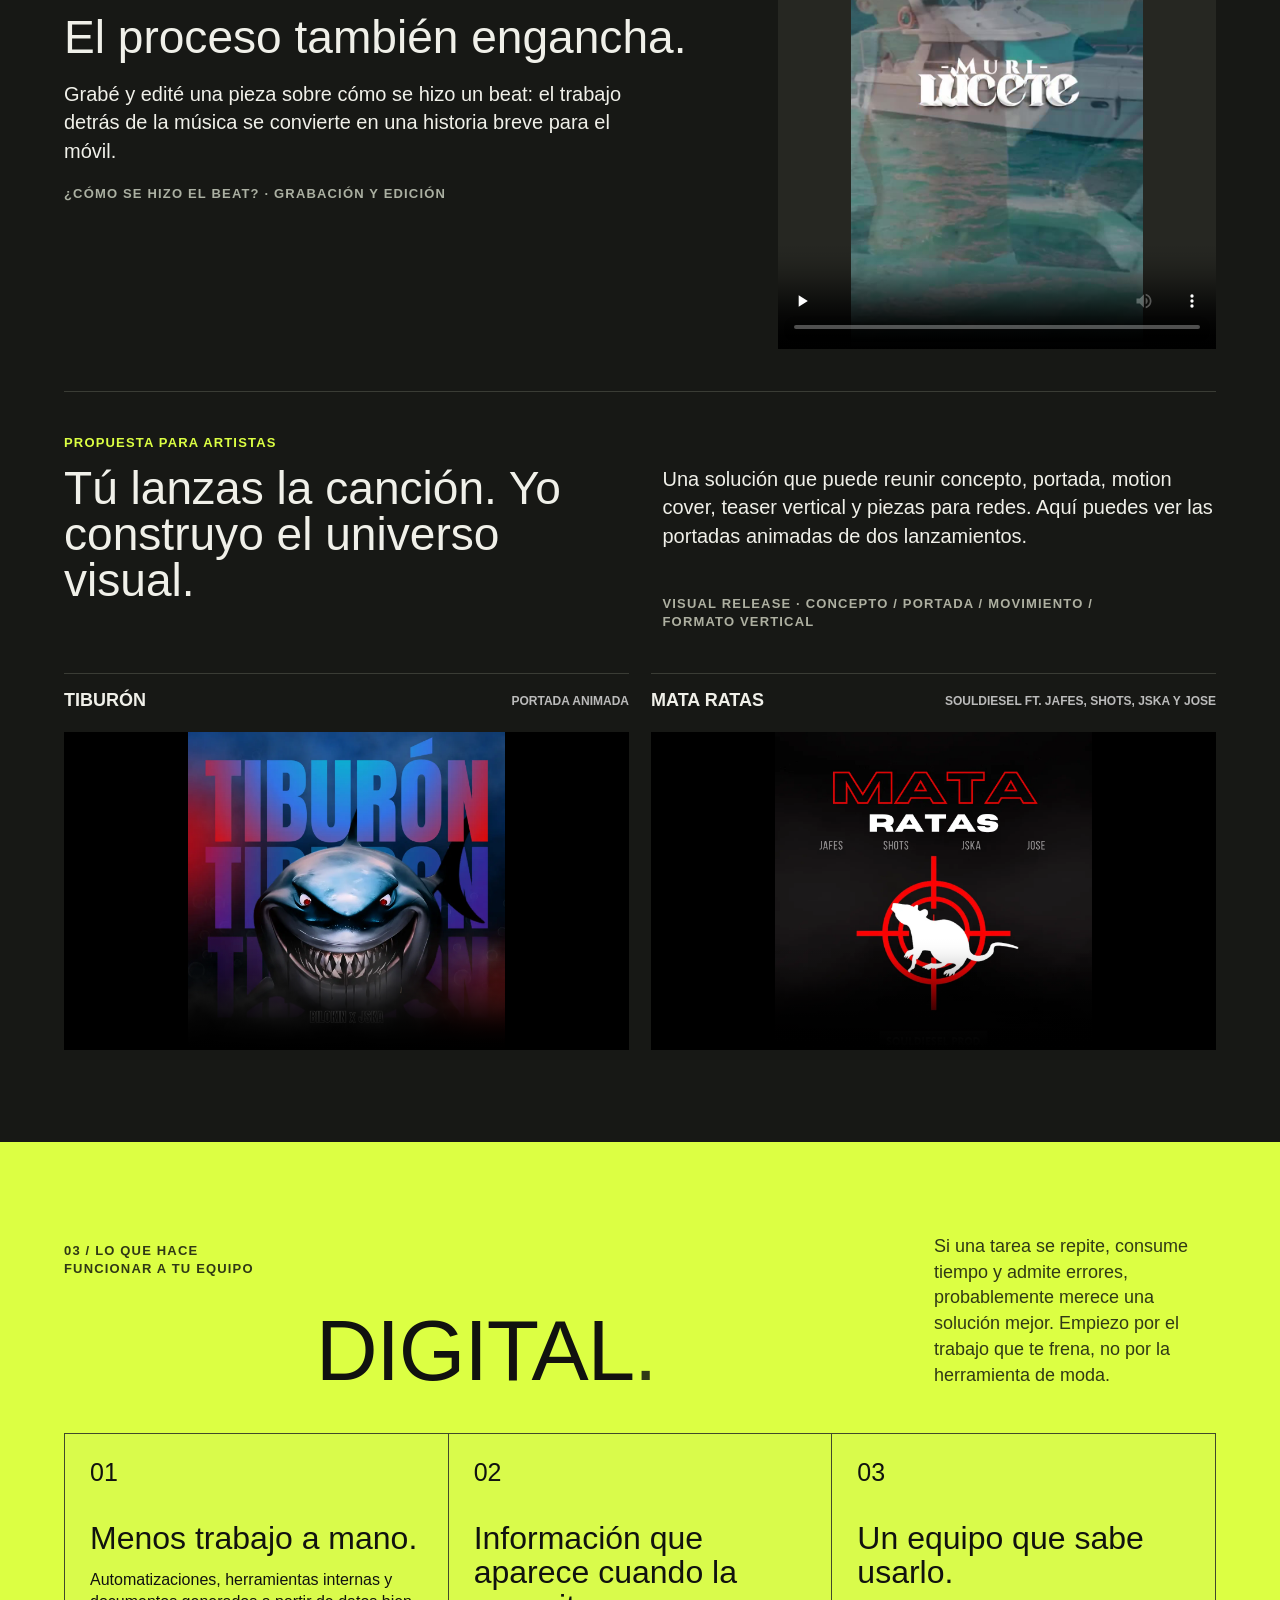
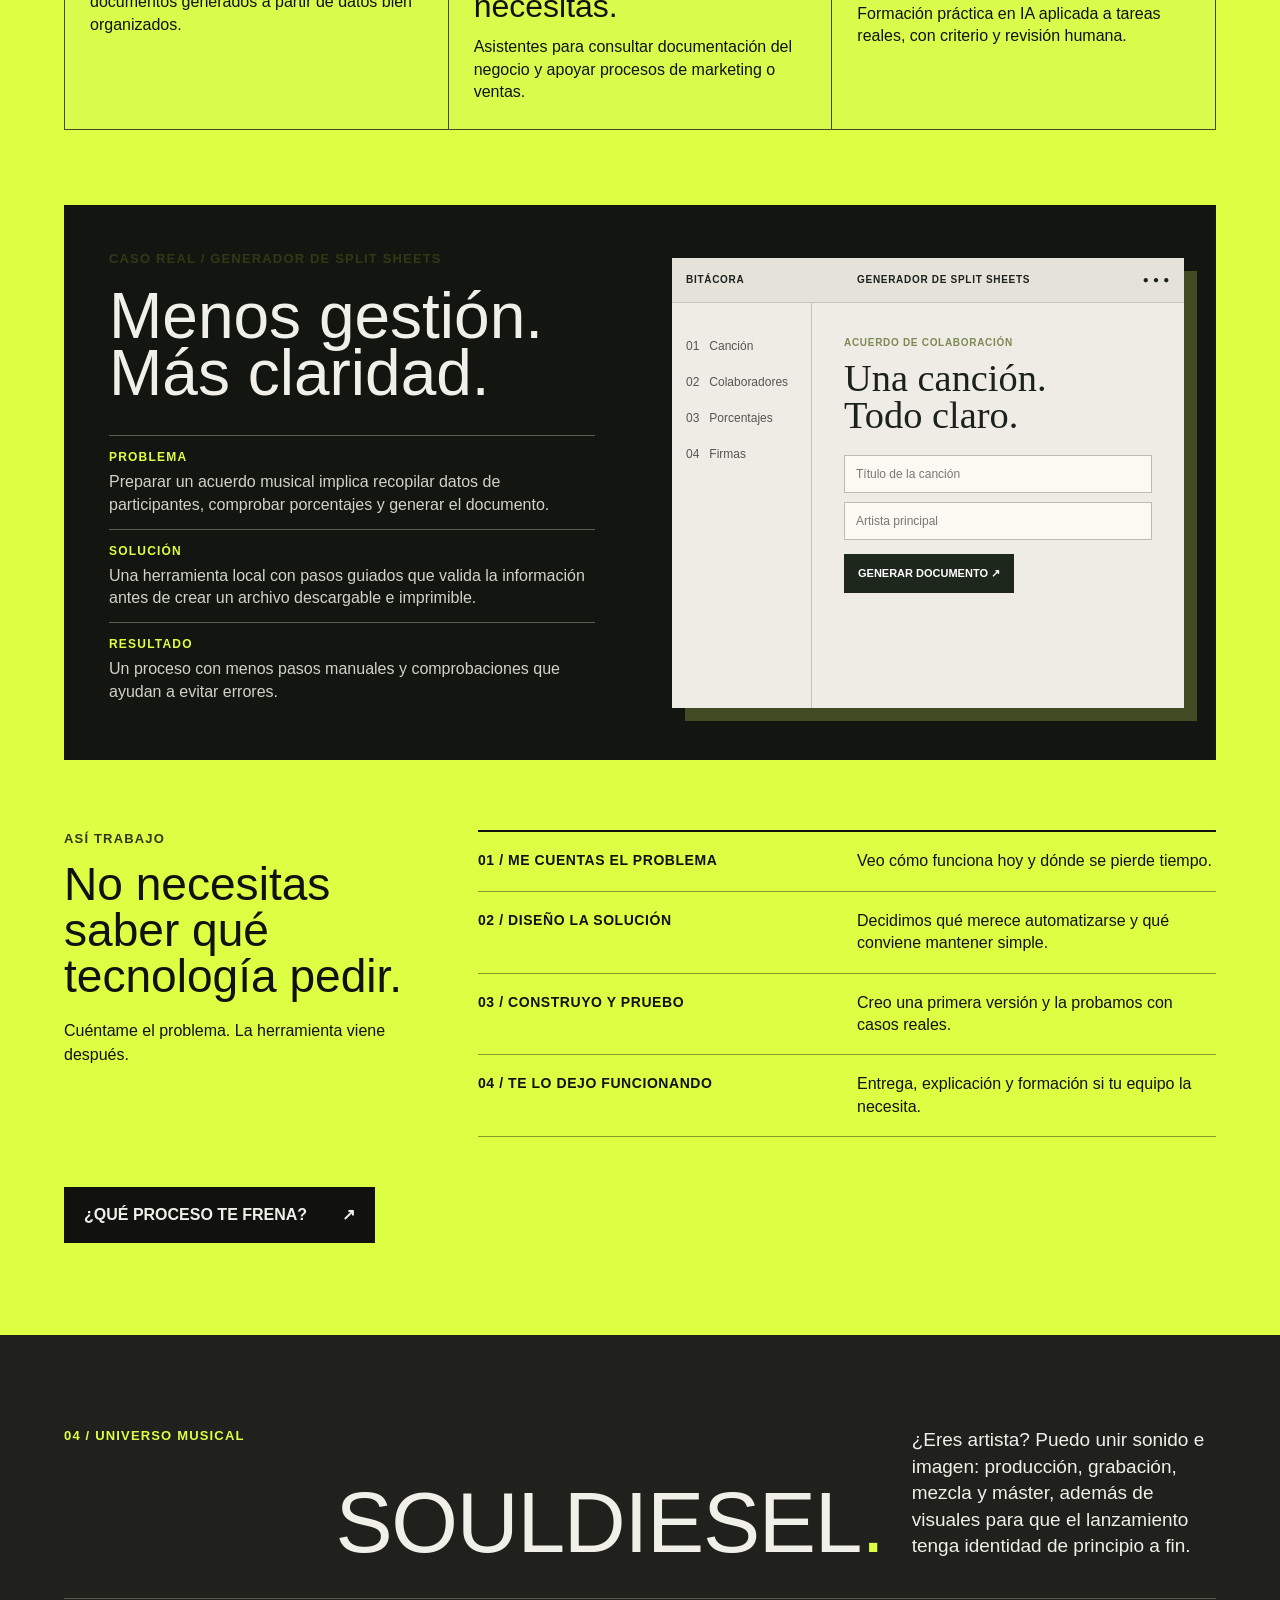
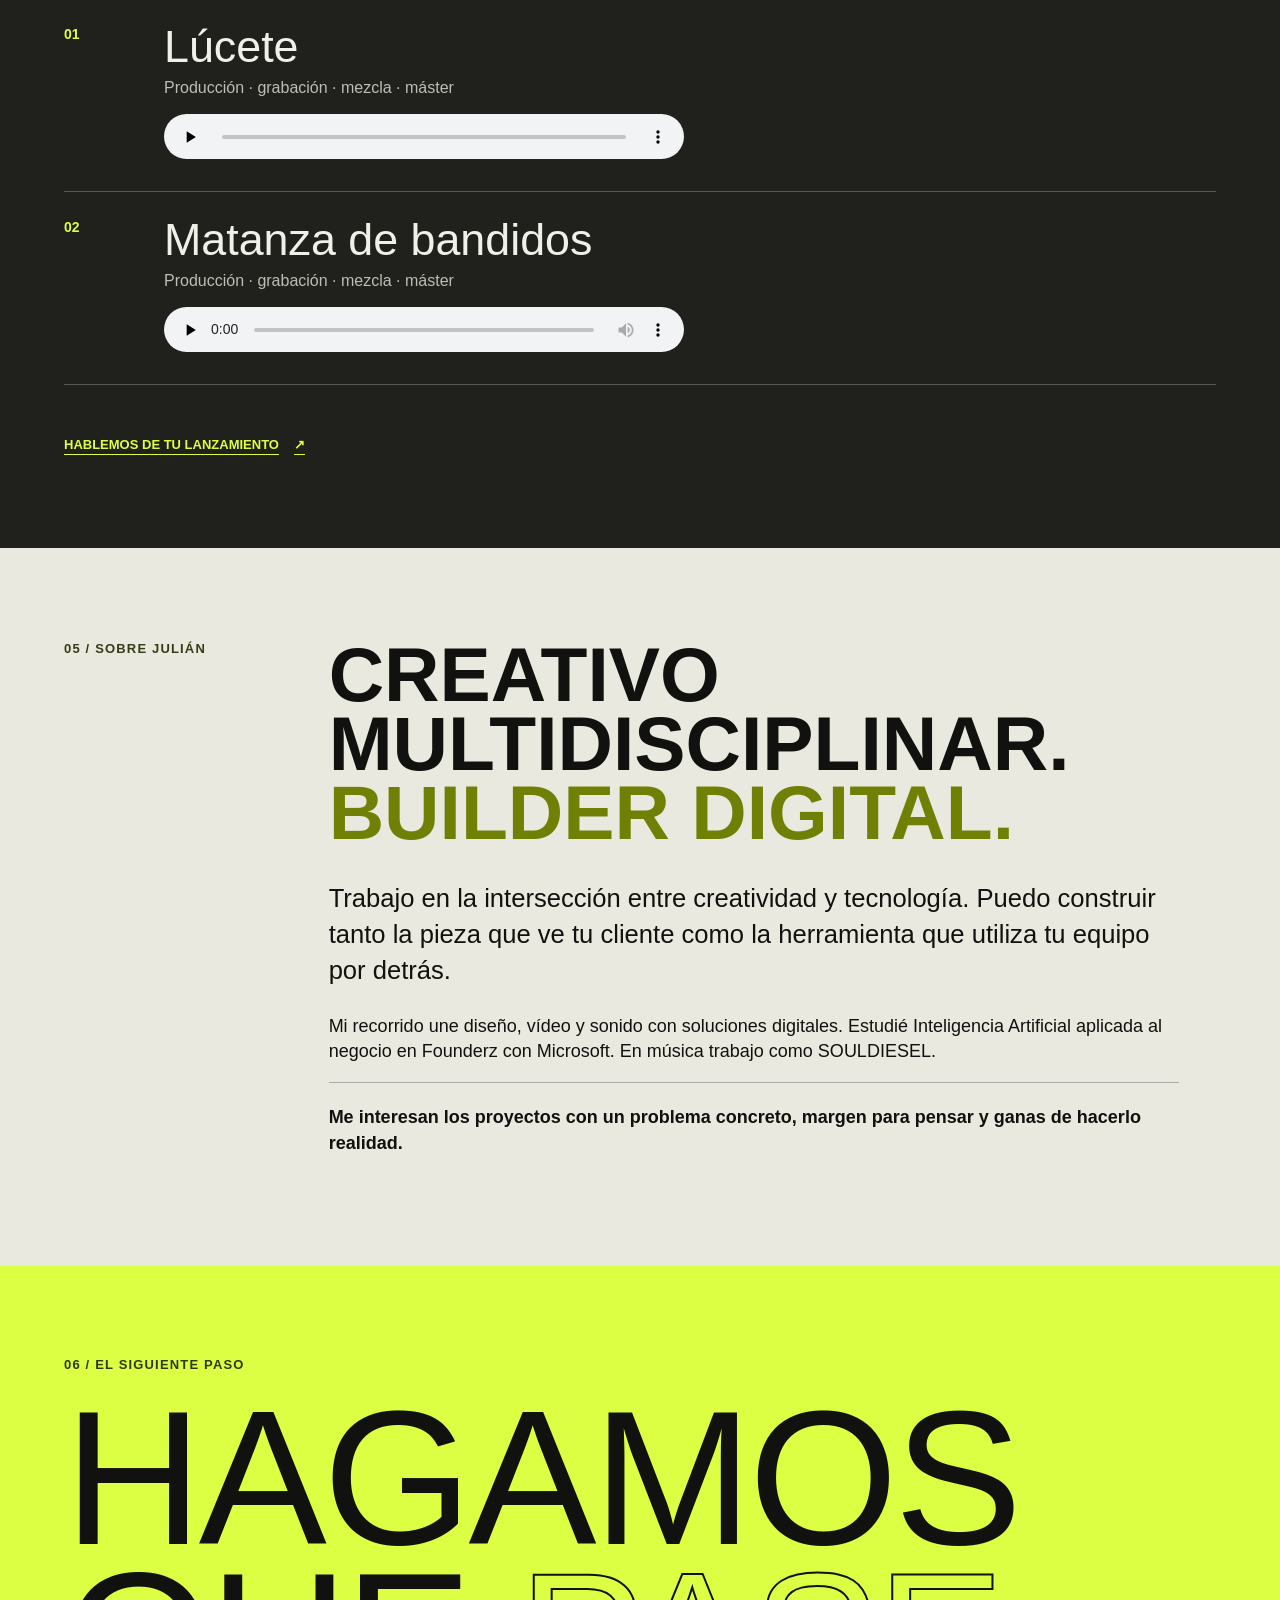
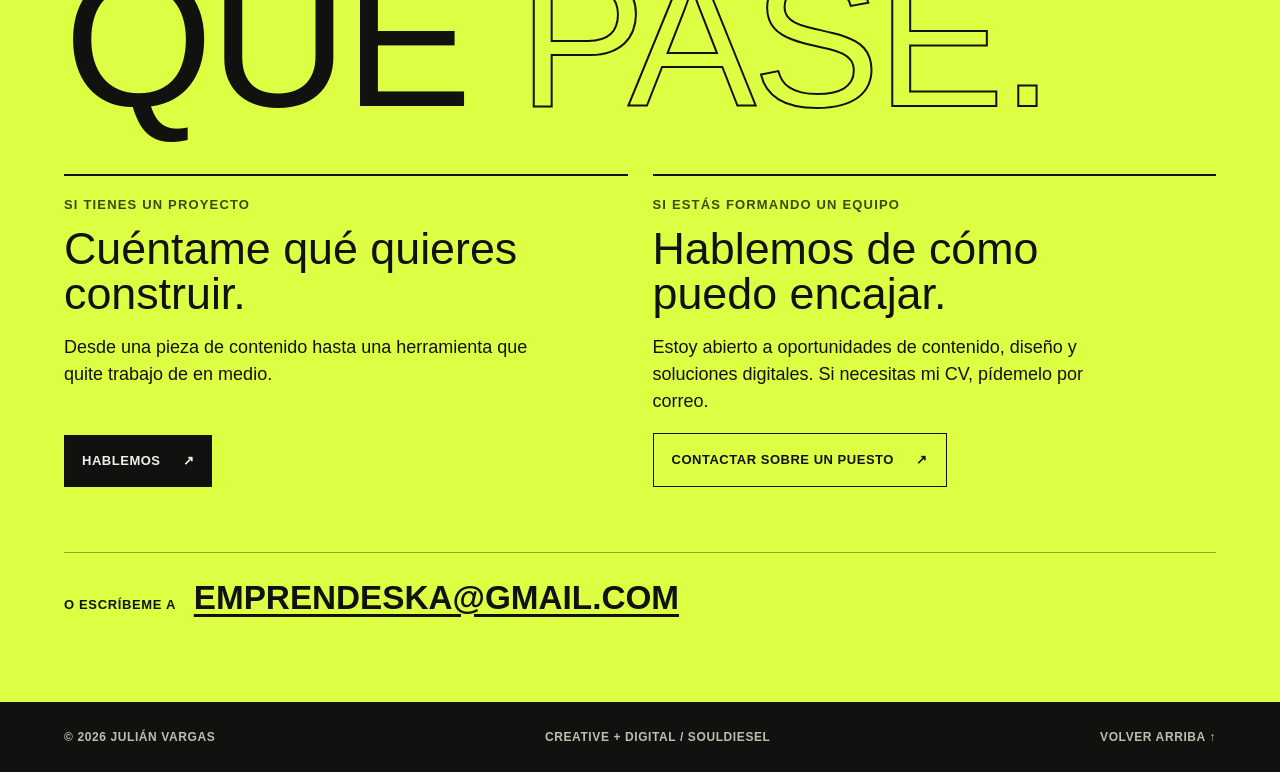
==== commit baa9bd9d: "index.html" ====
--- a/index.html
+++ b/index.html
@@ -127,7 +127,11 @@
       }
       function applyMotionPreference() {
         if (motion.matches) { stop(heroVideo); stop(caseVideo); }
-        else { start(heroVideo); if (caseVisible) start(caseVideo); }
+        else {
+          if (heroVideo.getClientRects().length) start(heroVideo);
+          else stop(heroVideo);
+          if (caseVisible) start(caseVideo);
+        }
       }
       if ('IntersectionObserver' in window) {
         const observer = new IntersectionObserver(([entry]) => {
@@ -141,6 +145,7 @@
         caseVisible = true;
       }
       motion.addEventListener?.('change', applyMotionPreference);
+      window.addEventListener('resize', applyMotionPreference, { passive: true });
       applyMotionPreference();
     })();
     (() => {
--- a/styles.css
+++ b/styles.css
@@ -68,6 +68,6 @@
 /* Las futuras fuentes de vÃ­deo ocuparÃ¡n la misma caja, sin desplazar el contenido. */
 .hero-art video,.videoclip-media video{position:absolute;inset:0;width:100%;height:100%;object-fit:cover;object-position:52% center}
 @media(max-width:900px){.case-featured{grid-template-columns:1fr}.videoclip-media{height:auto;min-height:0;aspect-ratio:692/388}.videoclip-media img{object-fit:cover}}
-@media(max-width:700px){.hero-art>img,.hero-art video{object-position:55% center}.case-featured .case-copy{padding-bottom:10px}.case-featured h3{font-size:clamp(43px,10vw,64px)}.videoclip-media{aspect-ratio:1.16}.videoclip-media img,.videoclip-media video{object-position:51% center}}
+@media(max-width:700px){.hero-art{display:none}.case-featured{display:flex;flex-direction:column}.case-featured .videoclip-media{order:0;flex:none;width:100%;height:clamp(260px,78vw,480px);min-height:0;aspect-ratio:auto;margin-top:8px}.case-featured .case-copy{padding:18px 0 10px}.case-featured h3{font-size:clamp(43px,10vw,64px)}.videoclip-media img,.videoclip-media video{object-position:51% center}}
 @media(max-width:390px){.case-featured .case-facts{grid-template-columns:1fr}}
 @media(prefers-reduced-motion:reduce){.hero-art video,.videoclip-media video{display:none}}
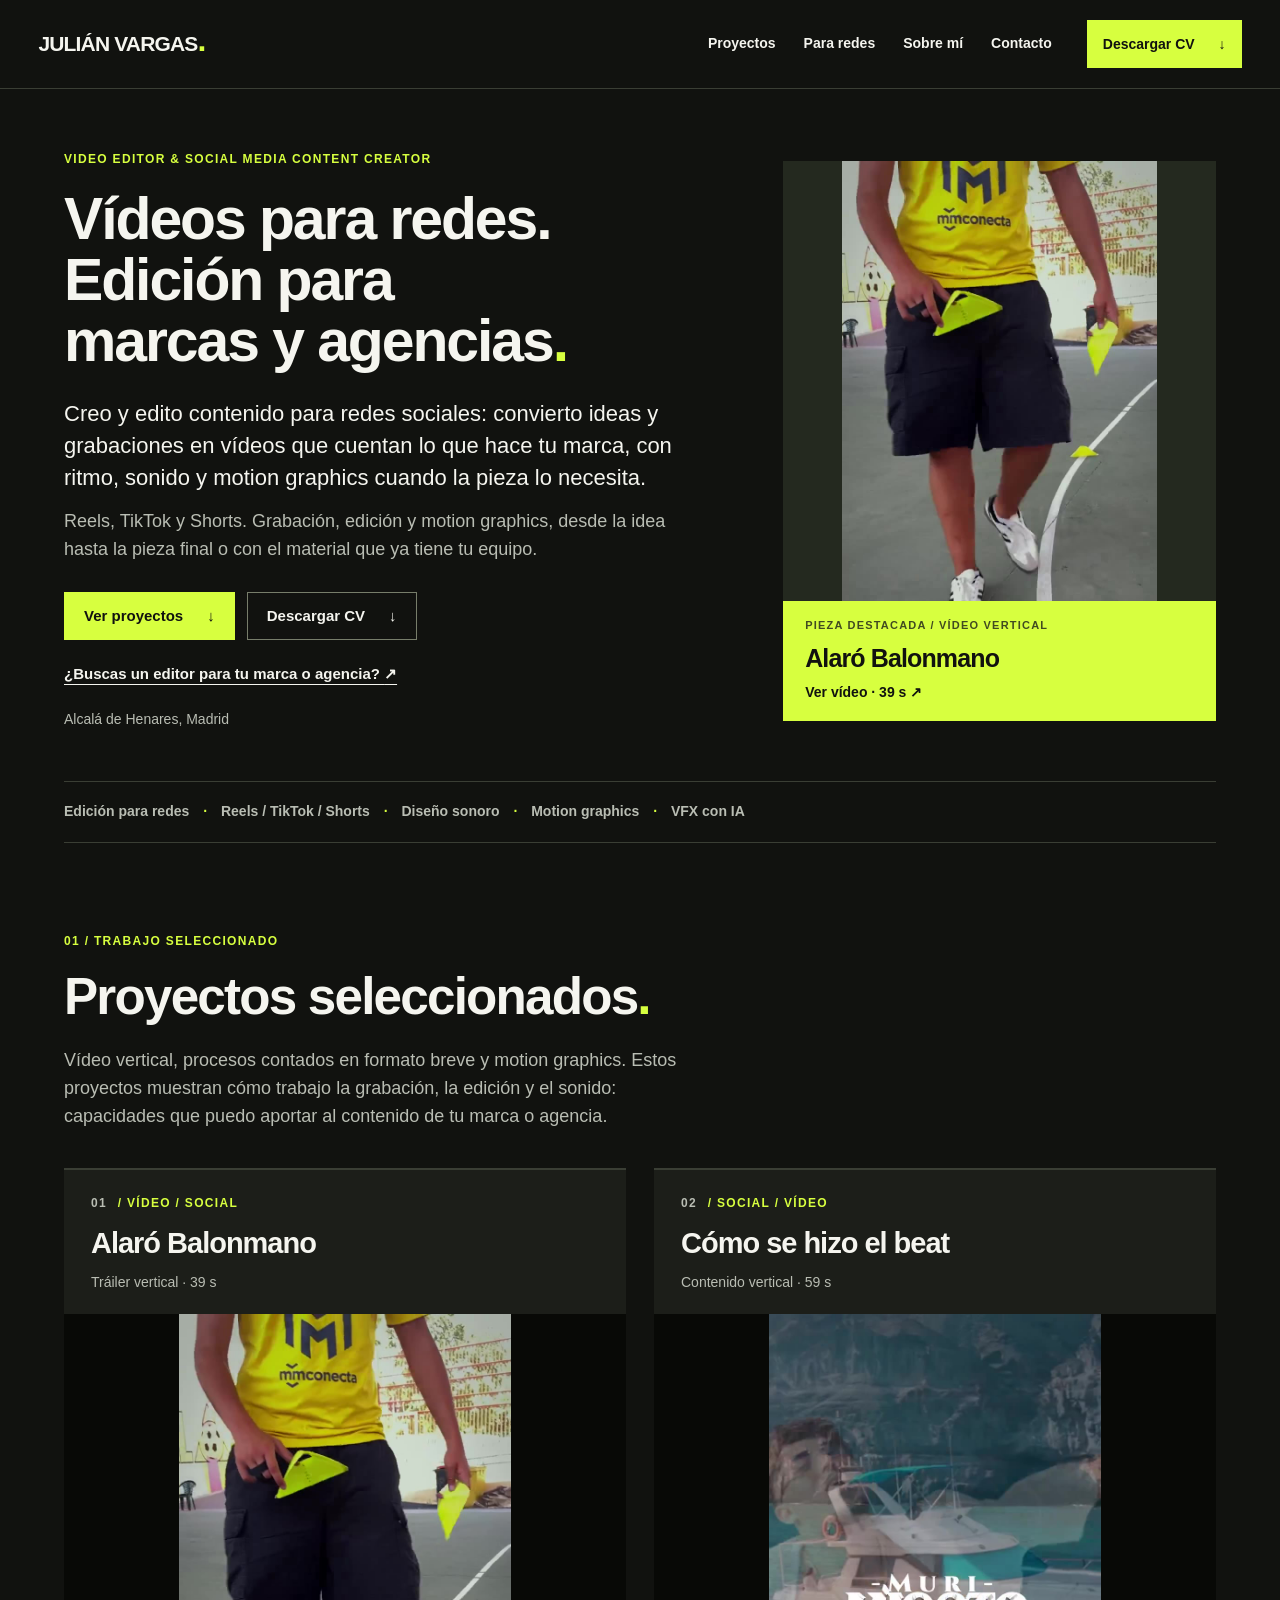
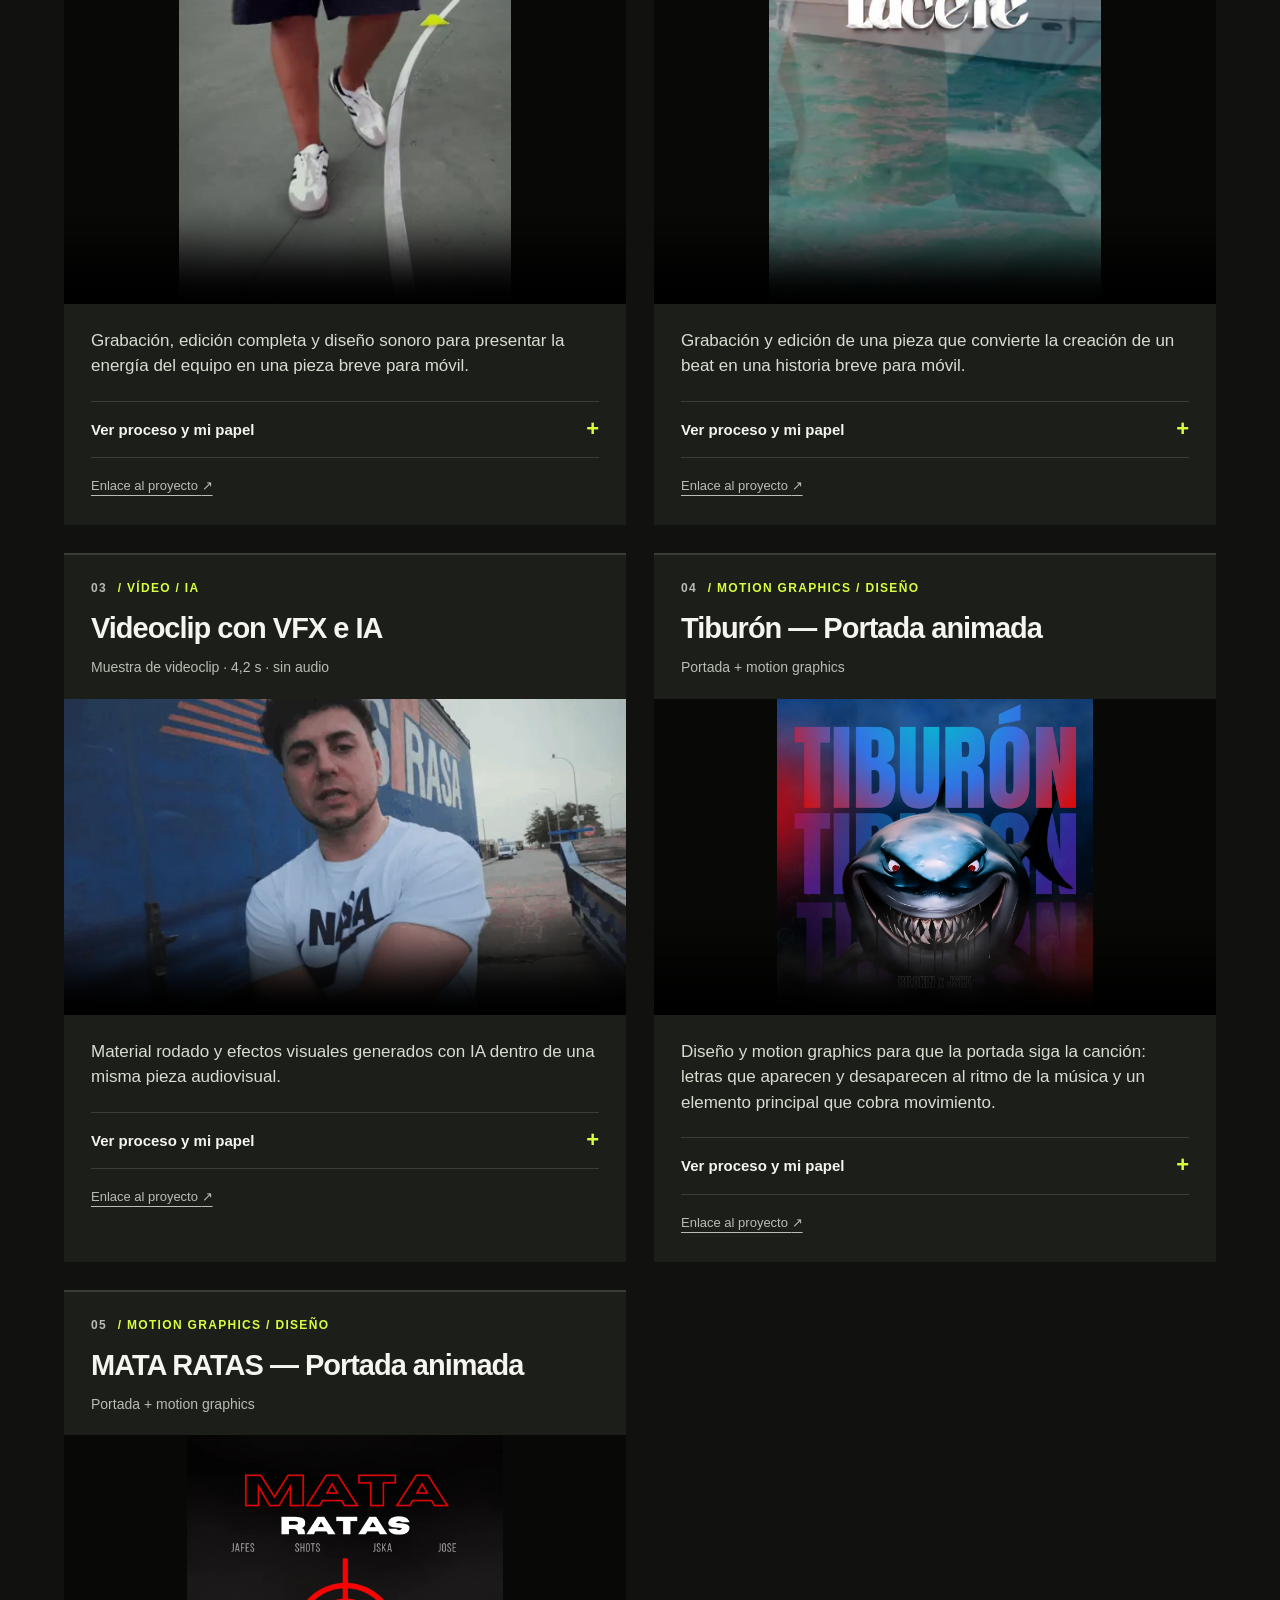
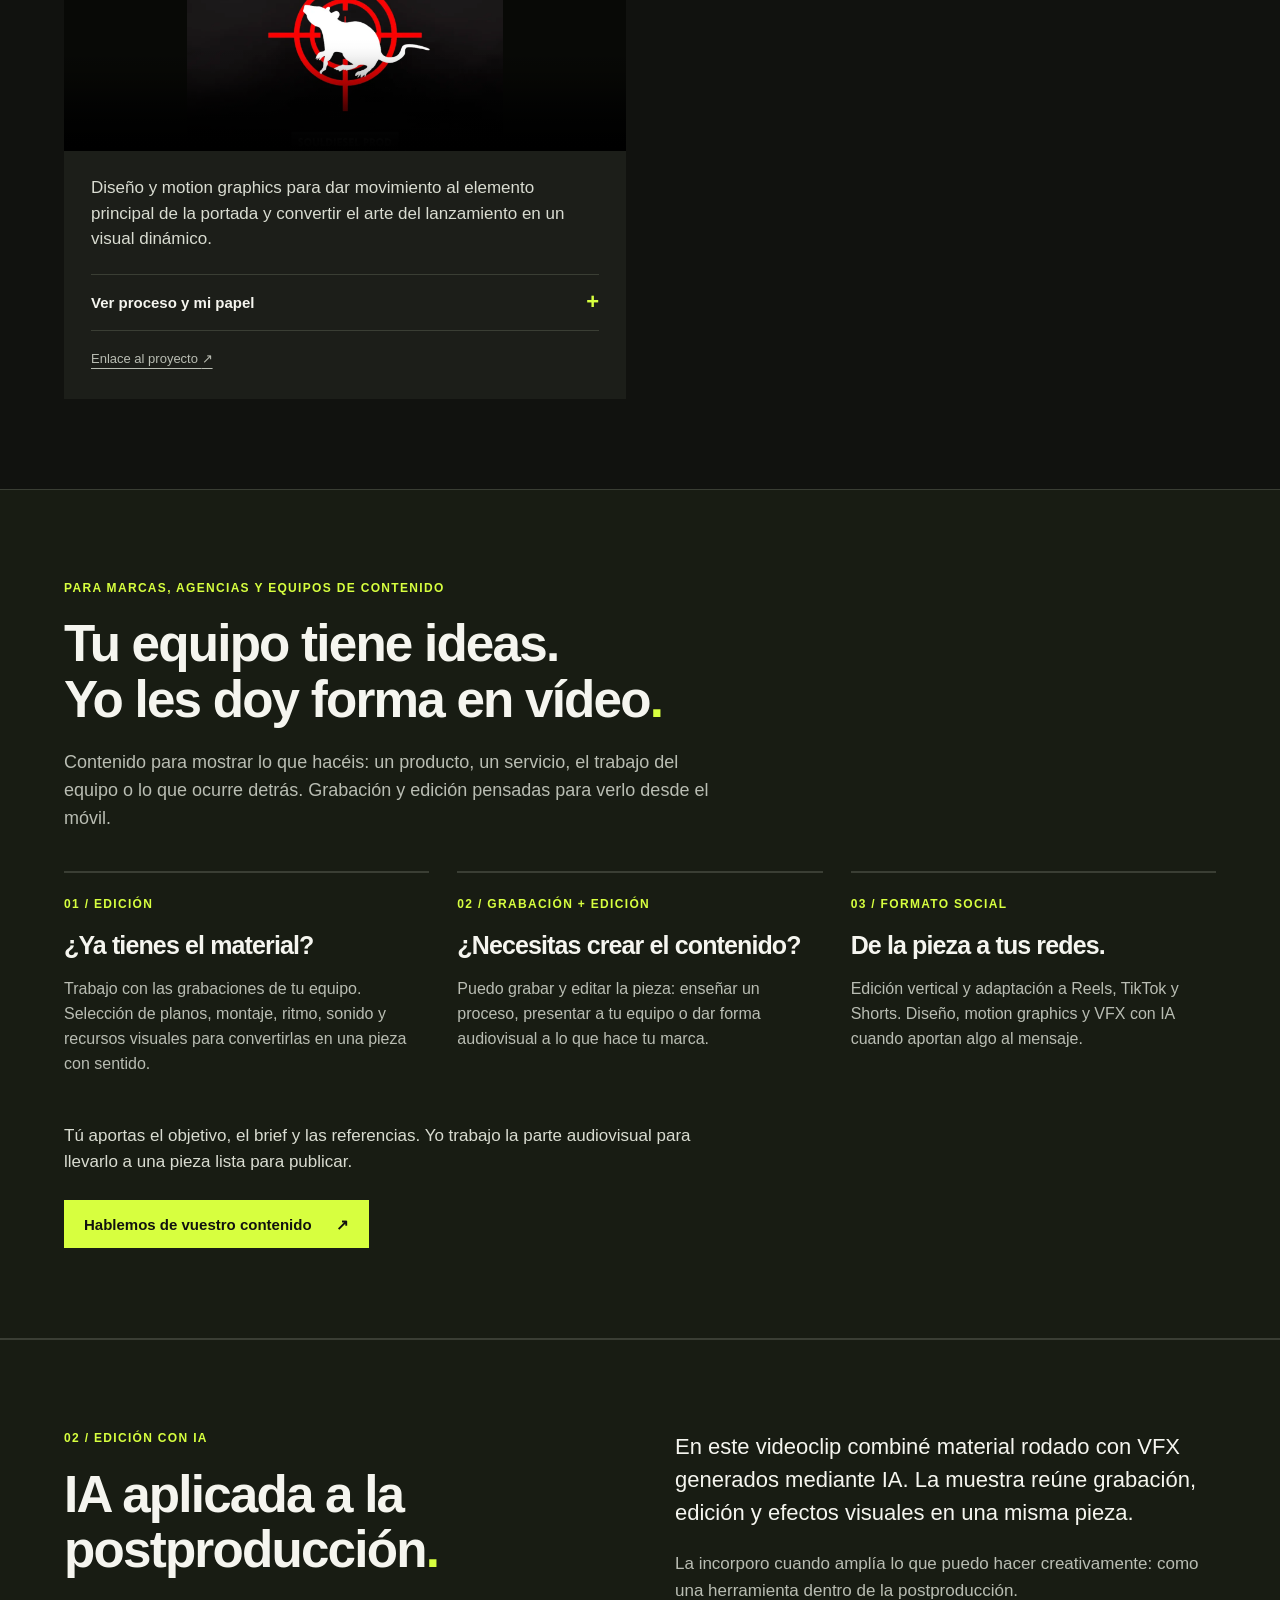
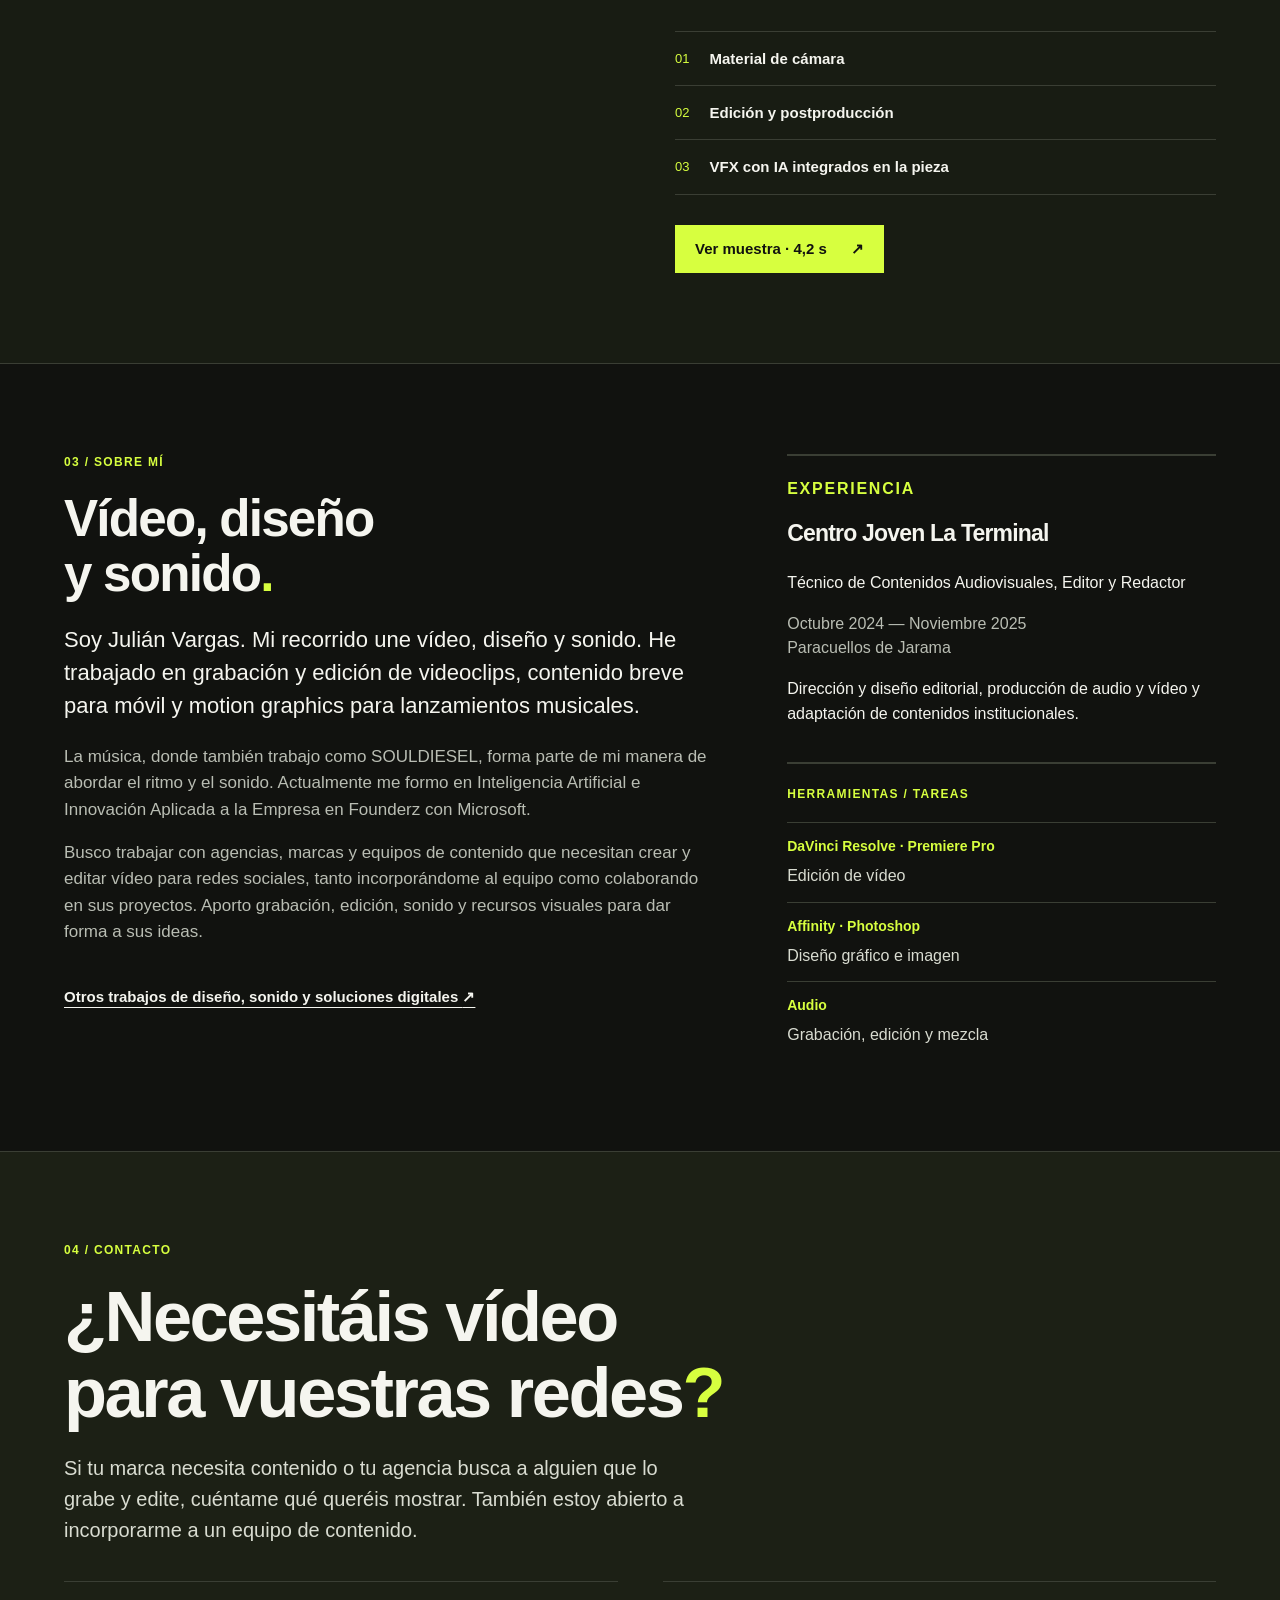
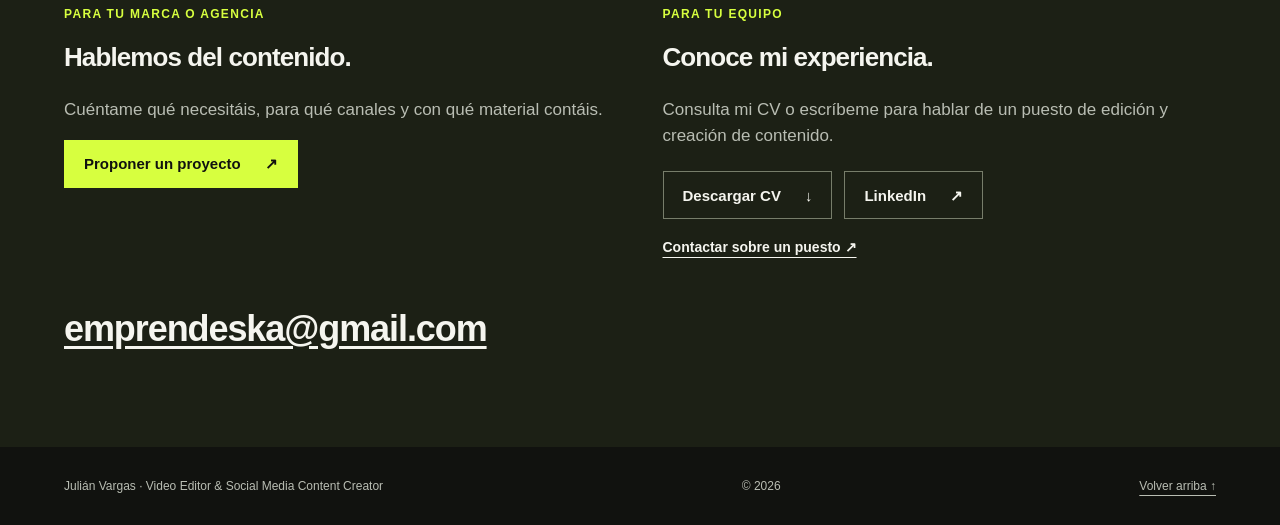
==== commit 75c35889: "index.html" ====
--- a/index.html
+++ b/index.html
@@ -1,190 +1,7 @@
 <!doctype html>
-<html lang="es">
-<head>
-  <meta charset="utf-8">
-  <meta name="viewport" content="width=device-width, initial-scale=1">
-  <meta name="theme-color" content="#11120f">
-  <meta name="description" content="Julián Vargas combina dirección creativa, contenido y diseño con herramientas digitales e IA aplicada. Proyectos reales para marcas, equipos y artistas.">
-  <meta property="og:type" content="website">
-  <meta name="twitter:card" content="summary_large_image">
-  <!-- TODO: Revisar og:url y og:image cuando el dominio público definitivo esté disponible. -->
-  <meta property="og:locale" content="es_ES">
-  <meta property="og:title" content="Julián Vargas | Creative + Digital">
-  <meta property="og:description" content="La parte creativa que ve tu cliente. La parte digital que hace funcionar mejor tu negocio.">
-  <meta property="og:url" content="https://julian-vargas-souldiesel.emprendeska.chatgpt.site/">
-  <meta property="og:image" content="https://julian-vargas-souldiesel.emprendeska.chatgpt.site/assets/revista-marzo.png">
-  <meta property="og:image:alt" content="Portada editorial de La Terminal diseñada por Julián Vargas">
-  <title>Julián Vargas | Creative + Digital — contenido, diseño y soluciones</title>
-  <link rel="icon" href="favicon.svg" type="image/svg+xml">
-  <link rel="stylesheet" href="styles.css">
-  <script type="application/ld+json">{"@context":"https://schema.org","@type":"Person","name":"Julián Vargas","alternateName":"SOULDIESEL","url":"https://julian-vargas-souldiesel.emprendeska.chatgpt.site/","email":"mailto:emprendeska@gmail.com","description":"Creativo multidisciplinar que combina contenido, diseño y soluciones digitales."}</script>
-</head>
-<body>
-  <a class="skip-link" href="#proyectos">Ir a los proyectos</a>
-  <div class="site-chrome">
-    <header class="site-header">
-      <a class="brand" href="#inicio" aria-label="Julián Vargas, volver al inicio">JV<span>.</span><small>JULIÁN VARGAS</small></a>
-      <nav aria-label="Navegación principal">
-        <a href="#proyectos">PROYECTOS</a><a href="#creative">CREATIVE</a><a href="#digital">DIGITAL</a><a href="#souldiesel">SOULDIESEL</a><a href="#sobre-mi">SOBRE MÍ</a><a href="#contacto">CONTACTO</a>
-      </nav>
-      <a class="header-cta" href="mailto:emprendeska@gmail.com?subject=Proyecto%20para%20Juli%C3%A1n">HABLEMOS <span aria-hidden="true">↗</span></a>
-    </header>
-    <div class="ticker" aria-label="Áreas de trabajo y herramientas">
-      <div class="ticker-track">
-        <div class="ticker-set"><span>Soluciones personalizadas</span><span>Low Code</span><span>Landing pages</span><span>Automatizaciones</span><span>Agentes de IA</span><span>Generación de documentos</span><span>Make</span><span>n8n</span><span>Claude</span><span>Contenido IA</span><span>Contenido Viral</span><span>Motion graphics</span><span>DaVinci Resolve</span><span>Higgsfield</span><span>Affinity</span></div>
-        <div class="ticker-set" aria-hidden="true"><span>Soluciones personalizadas</span><span>Low Code</span><span>Landing pages</span><span>Automatizaciones</span><span>Agentes de IA</span><span>Generación de documentos</span><span>Make</span><span>n8n</span><span>Claude</span><span>Contenido IA</span><span>Contenido Viral</span><span>Motion graphics</span><span>DaVinci Resolve</span><span>Higgsfield</span><span>Affinity</span></div>
-      </div>
-    </div>
-  </div>
-
-  <main id="inicio">
-    <section class="hero" aria-labelledby="hero-title">
-      <div class="hero-copy">
-        <p class="eyebrow"><span class="square" aria-hidden="true"></span> JULIÁN VARGAS / CREATIVE + DIGITAL</p>
-        <h1 id="hero-title">HAGO QUE LAS IDEAS<br> <em>SE VEAN.</em><br> SE MUEVAN.<br> Y FUNCIONEN<span>.</span></h1>
-        <p class="hero-lead">Contenido, diseño y soluciones digitales para marcas y equipos que quieren hacer más sin complicarse más.</p>
-        <div class="hero-actions"><a class="button button-acid" href="#proyectos">VER PROYECTOS <span aria-hidden="true">↓</span></a><a class="button button-outline" href="#contacto">CUÉNTAME QUÉ NECESITAS <span aria-hidden="true">↗</span></a></div>
-        <p class="hero-footnote">LO QUE VE TU CLIENTE <span>+</span> LO QUE HACE FUNCIONAR A TU EQUIPO</p>
-      </div>
-      <a class="hero-art" href="#proyecto-videoclip" aria-label="Ver el proyecto de videoclip: grabación, edición y VFX con IA">
-        <img src="assets/videoclip-poster.webp" alt="Fotograma del videoclip: artista frente a la cámara en un exterior urbano" width="692" height="388" fetchpriority="high">
-        <video class="feature-video" autoplay muted loop playsinline preload="none" poster="assets/videoclip-poster.webp" aria-label="Fragmento del videoclip, con edición y VFX realizados con IA"><source data-src="assets/videoclip.webm" type="video/webm"><source data-src="assets/videoclip.mp4" type="video/mp4"></video>
-        <span class="hero-art-caption"><strong>VIDEO · EDITING · AI VFX</strong><span>VER PROYECTO <span aria-hidden="true">↗</span></span></span>
-      </a>
-    </section>
-
-    <section id="proyectos" class="section selected" aria-labelledby="selected-title">
-      <div class="section-heading"><p class="kicker">01 / PRUEBA REAL</p><h2 id="selected-title">TRABAJO<br><span>SELECCIONADO.</span></h2><p>Proyectos distintos. La misma forma de abordarlos: entender el reto, diseñar la respuesta y hacerla realidad.</p></div>
-      <div class="case-grid">
-        <article class="case case-featured" id="proyecto-videoclip" aria-labelledby="videoclip-title">
-          <div class="case-copy"><p class="case-category">VIDEOCLIP · GRABACIÓN · EDICIÓN · POSTPRODUCCIÓN · VFX CON IA</p><h3 id="videoclip-title">DE LA CÁMARA<br>A ALGO QUE<br>NO EXISTÍA.</h3><p class="case-intro">Grabé y edité este videoclip. En postproducción incorporé VFX con IA para ampliar las posibilidades visuales de la pieza.</p><dl class="case-facts"><div><dt>EL PROYECTO</dt><dd>Videoclip. <!-- TODO: añadir artista y título confirmados. --></dd></div><div><dt>MI PAPEL</dt><dd>Grabación, edición, postproducción y VFX con IA.</dd></div><div><dt>EL ENFOQUE</dt><dd>Combinar material rodado con intervención visual generada mediante IA.</dd></div><div><dt>EL RESULTADO</dt><dd>Rodaje, edición y técnicas generativas integrados en un mismo lenguaje visual.</dd></div></dl></div>
-          <figure class="case-media videoclip-media"><img src="assets/videoclip-poster.webp" alt="Fotograma del videoclip que muestra al artista ante la cámara en un exterior urbano" width="692" height="388" loading="lazy" decoding="async"><video class="feature-video" autoplay muted loop playsinline preload="none" poster="assets/videoclip-poster.webp" aria-label="Fragmento del videoclip con rodaje, edición, postproducción y VFX con IA"><source data-src="assets/videoclip.webm" type="video/webm"><source data-src="assets/videoclip.mp4" type="video/mp4"></video><figcaption>GRABACIÓN · EDICIÓN · VFX CON IA</figcaption></figure>
-        </article>
-        <article class="case" id="proyecto-terminal" aria-labelledby="terminal-title">
-          <div class="case-copy"><p class="case-category">DIRECCIÓN CREATIVA · DISEÑO EDITORIAL</p><h3 id="terminal-title">La Terminal</h3><dl class="case-facts"><div><dt>EL RETO</dt><dd>Dar identidad a una revista que cambia de temática entre ediciones.</dd></div><div><dt>MI PAPEL</dt><dd>Dirección creativa y diseño editorial.</dd></div><div><dt>QUÉ HICE</dt><dd>Un sistema visual basado en collage, composición y contraste.</dd></div><div><dt>EL RESULTADO</dt><dd>Dos ediciones con personalidades distintas y una identidad reconocible.</dd></div></dl></div>
-          <div class="case-media magazine-pair"><img src="assets/revista-demo.png" alt="Portada de la edición demo de La Terminal" width="566" height="800" loading="lazy" decoding="async"><img src="assets/revista-marzo.png" alt="Portada de marzo de La Terminal" width="566" height="800" loading="lazy" decoding="async"></div>
-        </article>
-        <article class="case" aria-labelledby="alaro-title">
-          <div class="case-copy"><p class="case-category">CONTENIDO VERTICAL · DEPORTE</p><h3 id="alaro-title">Alaró Balonmano</h3><dl class="case-facts"><div><dt>EL RETO</dt><dd>Condensar la energía del equipo en una pieza breve para móvil.</dd></div><div><dt>MI PAPEL</dt><dd>Grabación, edición completa y diseño sonoro.</dd></div><div><dt>QUÉ HICE</dt><dd>Grabé y edité el corto, y diseñé el sonido para darle ritmo de tráiler deportivo.</dd></div><div><dt>EL RESULTADO</dt><dd>Un vídeo vertical de 39 segundos que presenta al equipo con fuerza.</dd></div></dl></div>
-          <div class="case-media portrait-video"><video controls playsinline preload="none" poster="assets/balonmano-poster.jpg" aria-label="Ver tráiler de Alaró Balonmano"><source src="assets/balonmano.mp4" type="video/mp4">Tu navegador no admite vídeo.</video></div>
-        </article>
-        <article class="case" aria-labelledby="split-title">
-          <div class="case-copy"><p class="case-category">HERRAMIENTA DIGITAL · ESTUDIO MUSICAL</p><h3 id="split-title">Split Sheets</h3><dl class="case-facts"><div><dt>EL RETO</dt><dd>Recoger datos de colaboradores, cuadrar porcentajes y preparar acuerdos.</dd></div><div><dt>MI PAPEL</dt><dd>Diseño y desarrollo de la herramienta.</dd></div><div><dt>QUÉ HICE</dt><dd>Un formulario guiado con validaciones y generación del documento.</dd></div><div><dt>EL RESULTADO</dt><dd>Un proceso local con comprobaciones antes de descargar o imprimir el acuerdo.</dd></div></dl><a class="inline-link" href="#caso-split">VER CÓMO FUNCIONA <span aria-hidden="true">↓</span></a></div>
-          <div class="case-media split-preview" aria-hidden="true"><div class="preview-top"><b>BITÁCORA</b><span>GENERADOR DE SPLIT SHEETS</span><span>● ● ●</span></div><div class="preview-content"><span>01 &nbsp; Canción<br>02 &nbsp; Colaboradores<br>03 &nbsp; Porcentajes<br>04 &nbsp; Firmas</span><div><small>ACUERDO DE COLABORACIÓN</small><strong>Una canción.<br>Todo claro.</strong><i>Título de la canción</i><i>Artista principal</i><b>GENERAR DOCUMENTO ↗</b></div></div></div>
-        </article>
-        <article class="case" aria-labelledby="release-title">
-          <div class="case-copy"><p class="case-category">ARTE MUSICAL · MOTION</p><h3 id="release-title">Tiburón / MATA RATAS</h3><dl class="case-facts"><div><dt>EL RETO</dt><dd>Dar a cada lanzamiento una imagen que funcione también en vídeo.</dd></div><div><dt>MI PAPEL</dt><dd>Diseño de portadas y animación.</dd></div><div><dt>QUÉ HICE</dt><dd>Dos identidades visuales y sus versiones animadas.</dd></div><div><dt>EL RESULTADO</dt><dd>Una imagen reconocible para cada canción, en formatos estáticos y en movimiento.</dd></div></dl><a class="inline-link" href="#visual-release">VER LOS VISUALES <span aria-hidden="true">↓</span></a></div>
-          <div class="case-media cover-pair"><img src="assets/tiburon.webp" alt="Portada de Tiburón con tiburón y tipografía azul" width="1100" height="1100" loading="lazy" decoding="async"><img src="assets/mata-ratas.webp" alt="Portada de MATA RATAS con silueta de rata y mira roja" width="1080" height="1080" loading="lazy" decoding="async"></div>
-        </article>
-      </div>
-    </section>
-
-    <section class="bridge" aria-labelledby="bridge-title"><p class="kicker">DOS FORMAS DE TRABAJAR CONTIGO</p><h2 id="bridge-title">ALGUNAS SOLUCIONES<br>SE VEN. OTRAS<br><em>FUNCIONAN POR DETRÁS.</em></h2><div class="bridge-links"><a href="#creative"><strong>CREATIVE</strong><span>Creatividad para lo que tu marca muestra ↗</span></a><a href="#digital"><strong>DIGITAL</strong><span>Tecnología para cómo tu negocio funciona ↗</span></a></div></section>
-
-    <section id="creative" class="section creative" aria-labelledby="creative-title">
-      <div class="section-heading"><p class="kicker">02 / LO QUE TU MARCA MUESTRA</p><h2 id="creative-title">CREATIVE<span>.</span></h2><p>De la idea a la pieza final. Dirección visual, diseño, vídeo, edición y motion para contar algo que merezca atención.</p></div>
-      <div class="offer-row"><div><p class="eyebrow-small">CONTENIDO DE PRINCIPIO A FIN</p><h3>Una idea. Todas las piezas que necesita.</h3></div><div><p>Concepto, grabación, edición y adaptación a formatos digitales. Si ya tienes material, puedo entrar en la edición y darle forma para redes.</p><p class="delivery">PUEDES PEDIRME · CONTENIDO VERTICAL / VÍDEO / DIRECCIÓN VISUAL / MOTION / DISEÑO GRÁFICO</p></div></div>
-      <div class="creative-feature"><div class="feature-copy"><p class="eyebrow-small">CONTENIDO PARA REDES</p><h3>El proceso también engancha.</h3><p>Grabé y edité una pieza sobre cómo se hizo un beat: el trabajo detrás de la música se convierte en una historia breve para el móvil.</p><p class="role-note">¿CÓMO SE HIZO EL BEAT? · GRABACIÓN Y EDICIÓN</p></div><video controls playsinline preload="none" poster="assets/beat-poster.jpg" aria-label="Ver cómo se hizo el beat"><source src="assets/beat.mp4" type="video/mp4">Tu navegador no admite vídeo.</video></div>
-      <div class="visual-release" id="visual-release"><div class="visual-copy"><p class="eyebrow-small">PROPUESTA PARA ARTISTAS</p><h3>Tú lanzas la canción. Yo construyo el universo visual.</h3><p>Una solución que puede reunir concepto, portada, motion cover, teaser vertical y piezas para redes. Aquí puedes ver las portadas animadas de dos lanzamientos.</p><p class="delivery">VISUAL RELEASE · CONCEPTO / PORTADA / MOVIMIENTO / FORMATO VERTICAL</p></div><div class="motion-grid"><div><p>TIBURÓN <span>PORTADA ANIMADA</span></p><video controls playsinline preload="none" poster="assets/tiburon.webp" aria-label="Ver animación de Tiburón"><source src="assets/tiburon.mp4" type="video/mp4">Tu navegador no admite vídeo.</video></div><div><p>MATA RATAS <span>SOULDIESEL FT. JAFES, SHOTS, JSKA Y JOSE</span></p><video controls playsinline preload="none" poster="assets/mata-ratas.webp" aria-label="Ver animación de MATA RATAS"><source src="assets/mata-ratas.mp4" type="video/mp4">Tu navegador no admite vídeo.</video></div></div></div>
-    </section>
-
-    <section id="digital" class="section digital" aria-labelledby="digital-title">
-      <div class="section-heading"><p class="kicker">03 / LO QUE HACE FUNCIONAR A TU EQUIPO</p><h2 id="digital-title">DIGITAL<span>.</span></h2><p>Si una tarea se repite, consume tiempo y admite errores, probablemente merece una solución mejor. Empiezo por el trabajo que te frena, no por la herramienta de moda.</p></div>
-      <div class="digital-capabilities"><article><span>01</span><h3>Menos trabajo a mano.</h3><p>Automatizaciones, herramientas internas y documentos generados a partir de datos bien organizados.</p></article><article><span>02</span><h3>Información que aparece cuando la necesitas.</h3><p>Asistentes para consultar documentación del negocio y apoyar procesos de marketing o ventas.</p></article><article><span>03</span><h3>Un equipo que sabe usarlo.</h3><p>Formación práctica en IA aplicada a tareas reales, con criterio y revisión humana.</p></article></div>
-      <div class="digital-case" id="caso-split"><div class="digital-case-copy"><p class="eyebrow-small">CASO REAL / GENERADOR DE SPLIT SHEETS</p><h3>Menos gestión.<br>Más claridad.</h3><dl><div><dt>PROBLEMA</dt><dd>Preparar un acuerdo musical implica recopilar datos de participantes, comprobar porcentajes y generar el documento.</dd></div><div><dt>SOLUCIÓN</dt><dd>Una herramienta local con pasos guiados que valida la información antes de crear un archivo descargable e imprimible.</dd></div><div><dt>RESULTADO</dt><dd>Un proceso con menos pasos manuales y comprobaciones que ayudan a evitar errores.</dd></div></dl></div><div class="digital-case-visual" aria-label="Representación del generador de acuerdos musicales"><div class="preview-top"><b>BITÁCORA</b><span>GENERADOR DE SPLIT SHEETS</span><span>● ● ●</span></div><div class="preview-content"><span>01 &nbsp; Canción<br>02 &nbsp; Colaboradores<br>03 &nbsp; Porcentajes<br>04 &nbsp; Firmas</span><div><small>ACUERDO DE COLABORACIÓN</small><strong>Una canción.<br>Todo claro.</strong><i>Título de la canción</i><i>Artista principal</i><b>GENERAR DOCUMENTO ↗</b></div></div></div></div>
-      <div class="process"><div class="process-intro"><p class="eyebrow-small">ASÍ TRABAJO</p><h3>No necesitas saber qué tecnología pedir.</h3><p>Cuéntame el problema. La herramienta viene después.</p></div><ol><li><b>01 / ME CUENTAS EL PROBLEMA</b><span>Veo cómo funciona hoy y dónde se pierde tiempo.</span></li><li><b>02 / DISEÑO LA SOLUCIÓN</b><span>Decidimos qué merece automatizarse y qué conviene mantener simple.</span></li><li><b>03 / CONSTRUYO Y PRUEBO</b><span>Creo una primera versión y la probamos con casos reales.</span></li><li><b>04 / TE LO DEJO FUNCIONANDO</b><span>Entrega, explicación y formación si tu equipo la necesita.</span></li></ol></div>
-      <a class="digital-cta" href="mailto:emprendeska@gmail.com?subject=Un%20proceso%20que%20nos%20frena">¿QUÉ PROCESO TE FRENA? <span aria-hidden="true">↗</span></a>
-    </section>
-
-    <section id="souldiesel" class="section music" aria-labelledby="music-title"><div class="music-intro"><p class="kicker">04 / UNIVERSO MUSICAL</p><h2 id="music-title">SOULDIESEL<span>.</span></h2><p>¿Eres artista? Puedo unir sonido e imagen: producción, grabación, mezcla y máster, además de visuales para que el lanzamiento tenga identidad de principio a fin.</p></div><div class="tracks"><article><span>01</span><div><h3>Lúcete</h3><p>Producción · grabación · mezcla · máster</p><audio controls preload="none" aria-label="Escuchar Lúcete"><source src="assets/lucete.mp3" type="audio/mpeg">Tu navegador no admite audio.</audio></div></article><article><span>02</span><div><h3>Matanza de bandidos</h3><p>Producción · grabación · mezcla · máster</p><audio controls preload="none" aria-label="Escuchar Matanza de bandidos"><source src="assets/matanza.mp3" type="audio/mpeg">Tu navegador no admite audio.</audio></div></article></div><a class="inline-link" href="mailto:emprendeska@gmail.com?subject=Proyecto%20musical%20con%20SOULDIESEL">HABLEMOS DE TU LANZAMIENTO <span aria-hidden="true">↗</span></a></section>
-
-    <section id="sobre-mi" class="section about" aria-labelledby="about-title"><p class="kicker">05 / SOBRE JULIÁN</p><div><h2 id="about-title">CREATIVO<br>MULTIDISCIPLINAR.<br><span>BUILDER DIGITAL.</span></h2><p>Trabajo en la intersección entre creatividad y tecnología. Puedo construir tanto la pieza que ve tu cliente como la herramienta que utiliza tu equipo por detrás.</p><p>Mi recorrido une diseño, vídeo y sonido con soluciones digitales. Estudié Inteligencia Artificial aplicada al negocio en Founderz con Microsoft. En música trabajo como SOULDIESEL.</p><p class="about-last">Me interesan los proyectos con un problema concreto, margen para pensar y ganas de hacerlo realidad.</p></div></section>
-
-    <section id="contacto" class="contact" aria-labelledby="contact-title"><p class="kicker">06 / EL SIGUIENTE PASO</p><h2 id="contact-title">HAGAMOS<br>QUE <em>PASE.</em></h2><div class="contact-paths"><div><p class="eyebrow-small">SI TIENES UN PROYECTO</p><h3>Cuéntame qué quieres construir.</h3><p>Desde una pieza de contenido hasta una herramienta que quite trabajo de en medio.</p><a class="button button-dark" href="mailto:emprendeska@gmail.com?subject=Quiero%20contarte%20un%20proyecto">HABLEMOS <span aria-hidden="true">↗</span></a></div><div><p class="eyebrow-small">SI ESTÁS FORMANDO UN EQUIPO</p><h3>Hablemos de cómo puedo encajar.</h3><p>Estoy abierto a oportunidades de contenido, diseño y soluciones digitales. Si necesitas mi CV, pídemelo por correo.</p><a class="button button-dark-outline" href="mailto:emprendeska@gmail.com?subject=Oportunidad%20para%20el%20equipo">CONTACTAR SOBRE UN PUESTO <span aria-hidden="true">↗</span></a><!-- TODO: Añadir enlace público al CV o LinkedIn cuando Julián lo facilite. --></div></div><p class="contact-email">O ESCRÍBEME A <a href="mailto:emprendeska@gmail.com">EMPRENDESKA@GMAIL.COM</a></p><!-- TODO: En el futuro valorar un correo asociado a la identidad profesional o a un dominio propio. --></section>
-  </main>
-  <footer><span>© <span id="year">2026</span> JULIÁN VARGAS</span><span>CREATIVE + DIGITAL / SOULDIESEL</span><a href="#inicio">VOLVER ARRIBA ↑</a></footer>
-  <script>
-    document.getElementById('year').textContent = new Date().getFullYear();
-    (() => {
-      const motion = window.matchMedia('(prefers-reduced-motion: reduce)');
-      const heroVideo = document.querySelector('.hero-art .feature-video');
-      const caseVideo = document.querySelector('.videoclip-media .feature-video');
-      let caseVisible = false;
-      function start(video) {
-        if (motion.matches || !video || video.dataset.ready) return;
-        video.muted = true;
-        video.querySelectorAll('source[data-src]').forEach(source => { source.src = source.dataset.src; });
-        video.dataset.ready = 'true';
-        video.load();
-        video.play().catch(() => {});
-      }
-      function stop(video) {
-        if (!video || !video.dataset.ready) return;
-        video.pause();
-        video.querySelectorAll('source[data-src]').forEach(source => { source.removeAttribute('src'); });
-        delete video.dataset.ready;
-        video.load();
-      }
-      function applyMotionPreference() {
-        if (motion.matches) { stop(heroVideo); stop(caseVideo); }
-        else {
-          if (heroVideo.getClientRects().length) start(heroVideo);
-          else stop(heroVideo);
-          if (caseVisible) start(caseVideo);
-        }
-      }
-      if ('IntersectionObserver' in window) {
-        const observer = new IntersectionObserver(([entry]) => {
-          caseVisible = entry.isIntersecting;
-          if (caseVisible) start(caseVideo);
-          else if (caseVideo) caseVideo.pause();
-          if (caseVisible && caseVideo?.dataset.ready) caseVideo.play().catch(() => {});
-        }, { rootMargin: '120px 0px' });
-        observer.observe(caseVideo);
-      } else {
-        caseVisible = true;
-      }
-      motion.addEventListener?.('change', applyMotionPreference);
-      window.addEventListener('resize', applyMotionPreference, { passive: true });
-      applyMotionPreference();
-    })();
-    (() => {
-      const chrome = document.querySelector('.site-chrome');
-      const nav = chrome.querySelector('nav');
-      const items = [...nav.querySelectorAll('a[href^="#"]')]
-        .map(link => ({ link, id: link.hash.slice(1), section: document.getElementById(link.hash.slice(1)) }))
-        .filter(item => item.section);
-      let current = null;
-      let scheduled = false;
-      function measureChrome() { document.documentElement.style.setProperty('--chrome-height', chrome.offsetHeight + 'px'); }
-      measureChrome();
-      if ('ResizeObserver' in window) new ResizeObserver(measureChrome).observe(chrome);
-      function updateSection() {
-        scheduled = false;
-        const line = chrome.getBoundingClientRect().bottom + 24;
-        const active = items.find(({ section }) => {
-          const bounds = section.getBoundingClientRect();
-          return bounds.top <= line && bounds.bottom > line;
-        })?.id ?? null;
-        if (active === current) return;
-        current = active;
-        for (const { link, id } of items) {
-          if (id === active) link.setAttribute('aria-current', 'location');
-          else link.removeAttribute('aria-current');
-        }
-        const link = items.find(item => item.id === active)?.link;
-        if (link && nav.scrollWidth > nav.clientWidth) {
-          const navBox = nav.getBoundingClientRect();
-          const linkBox = link.getBoundingClientRect();
-          nav.scrollTo({left: nav.scrollLeft + linkBox.left - navBox.left - (navBox.width - linkBox.width) / 2, behavior: matchMedia('(prefers-reduced-motion: reduce)').matches ? 'auto' : 'smooth'});
-        }
-      }
-      function scheduleUpdate() { if (!scheduled) { scheduled = true; requestAnimationFrame(updateSection); } }
-      addEventListener('scroll', scheduleUpdate, { passive: true });
-      addEventListener('resize', () => { measureChrome(); scheduleUpdate(); });
-      addEventListener('hashchange', scheduleUpdate);
-      updateSection();
-    })();
-  </script>
-</body>
-</html>
+<html lang="es"><head><meta charset="utf-8"><meta name="viewport" content="width=device-width, initial-scale=1"><meta name="theme-color" content="#11120f">
+<title>Julián Vargas | Edición de vídeo para redes, marcas y agencias</title>
+<meta name="description" content="Edición de vídeo y contenido para redes de Julián Vargas. Reels, TikTok, Shorts y motion graphics para marcas, agencias y equipos.">
+<link rel="canonical" href="https://emprendeska-tech.github.io/-Que-carajos-hace-Juli-n-/"><meta property="og:type" content="website"><meta property="og:locale" content="es_ES"><meta property="og:title" content="Julián Vargas | Vídeo para redes, marcas y agencias"><meta property="og:description" content="Creación y edición de vídeo para redes sociales, marcas y agencias. Grabación, contenido vertical, sonido y motion graphics."><meta property="og:url" content="https://emprendeska-tech.github.io/-Que-carajos-hace-Juli-n-/"><meta property="og:image" content="https://emprendeska-tech.github.io/-Que-carajos-hace-Juli-n-/assets/social-preview.png"><meta property="og:image:width" content="1200"><meta property="og:image:height" content="630"><meta property="og:image:alt" content="Julián Vargas. Vídeos para redes, edición para marcas y agencias. Fotograma de Alaró Balonmano."><meta name="twitter:card" content="summary_large_image">
+<link rel="icon" href="favicon.svg" type="image/svg+xml"><link rel="stylesheet" href="styles.css?v=motion20261011">
+<script type="application/ld+json">{"@context":"https://schema.org","@type":"Person","name":"Julián Vargas","alternateName":"SOULDIESEL","jobTitle":"Video Editor & Social Media Content Creator","url":"https://emprendeska-tech.github.io/-Que-carajos-hace-Juli-n-/","sameAs":["https://www.linkedin.com/in/souldiesellab"],"email":"mailto:emprendeska@gmail.com"}</script></head><body><a class="skip-link" href="#proyectos">Ir a los proyectos</a><header class="site-header"><div class="header-inner"><a class="brand" href="#inicio">JULIÁN VARGAS<span>.</span></a><nav aria-label="Navegación principal"><a href="#proyectos">Proyectos</a><a href="#para-redes">Para redes</a><a href="#sobre-mi">Sobre mí</a><a href="#contacto">Contacto</a></nav><a class="button button-small button-acid header-cv" href="assets/Julian-Vargas-CV.pdf" download>Descargar CV <span aria-hidden="true">↓</span></a></div></header><main id="inicio"><section class="hero wrap" aria-labelledby="hero-title"><div class="hero-copy"><p class="eyebrow">VIDEO EDITOR &amp; SOCIAL MEDIA CONTENT CREATOR</p><h1 id="hero-title">Vídeos para redes.<br>Edición para<br>marcas y agencias<span>.</span></h1><p class="hero-lead">Creo y edito contenido para redes sociales: convierto ideas y grabaciones en vídeos que cuentan lo que hace tu marca, con ritmo, sonido y motion graphics cuando la pieza lo necesita.</p><p class="hero-secondary">Reels, TikTok y Shorts. Grabación, edición y motion graphics, desde la idea hasta la pieza final o con el material que ya tiene tu equipo.</p><div class="hero-actions"><a class="button button-acid" href="#proyectos">Ver proyectos <span aria-hidden="true">↓</span></a><a class="button button-outline" href="assets/Julian-Vargas-CV.pdf" download>Descargar CV <span aria-hidden="true">↓</span></a></div><a class="text-link" href="mailto:emprendeska@gmail.com?subject=Contenido%20para%20redes%20de%20mi%20marca%20o%20agencia">¿Buscas un editor para tu marca o agencia? <span aria-hidden="true">↗</span></a><p class="location">Alcalá de Henares, Madrid</p></div><a class="hero-preview" href="#alaro" aria-label="Ver el tráiler de Alaró Balonmano, 39 segundos"><img src="assets/balonmano-poster.jpg" alt="Fotograma del tráiler vertical de Alaró Balonmano" width="720" height="1280" fetchpriority="high"><div class="preview-label"><span class="eyebrow">PIEZA DESTACADA / VÍDEO VERTICAL</span><strong>Alaró Balonmano</strong><span>Ver vídeo · 39 s <span aria-hidden="true">↗</span></span></div></a></section><div class="specialties wrap" aria-label="Especialidades">Edición para redes <span>·</span> Reels / TikTok / Shorts <span>·</span> Diseño sonoro <span>·</span> Motion graphics <span>·</span> VFX con IA</div><section class="section wrap" id="proyectos" aria-labelledby="projects-title"><div class="section-heading"><p class="eyebrow">01 / TRABAJO SELECCIONADO</p><h2 id="projects-title">Proyectos seleccionados<span>.</span></h2><p>Vídeo vertical, procesos contados en formato breve y motion graphics. Estos proyectos muestran cómo trabajo la grabación, la edición y el sonido: capacidades que puedo aportar al contenido de tu marca o agencia.</p></div><div class="project-grid"><article class="project-card" id="alaro" aria-labelledby="alaro-title"><div class="card-heading"><p class="eyebrow"><span>01</span> / VÍDEO / SOCIAL</p><h3 id="alaro-title">Alaró Balonmano</h3><p class="format" id="alaro-format">Tráiler vertical · 39 s</p></div><div class="project-media portrait"><video controls playsinline preload="none" poster="assets/balonmano-poster.jpg" width="720" height="1280" aria-label="Reproducir Alaró Balonmano" aria-describedby="alaro-format"><source src="assets/balonmano.mp4" type="video/mp4">Tu navegador no admite vídeo. <a href="assets/balonmano.mp4">Abrir archivo</a></video></div><div class="card-body"><p>Grabación, edición completa y diseño sonoro para presentar la energía del equipo en una pieza breve para móvil.</p><details><summary>Ver proceso y mi papel <span aria-hidden="true">+</span></summary><div class="project-detail"><h4>Una presentación del equipo en 39 segundos</h4><p>El proyecto consistía en condensar la energía de Alaró Balonmano en un vídeo vertical breve. Me encargué de la grabación, la edición completa y el diseño sonoro, con un enfoque de tráiler deportivo.</p><dl><div><dt>Mi papel</dt><dd>Grabación · Edición completa · Diseño sonoro</dd></div><div><dt>Enfoque</dt><dd>Imagen y sonido trabajan juntos para dar ritmo a la presentación del equipo en un formato pensado para móvil.</dd></div><div><dt>Entrega</dt><dd>Vídeo vertical de 39 segundos.</dd></div></dl></div><div class="frame-gallery" aria-label="Fotogramas de la pieza"><figure><img src="assets/balonmano-frame-1.jpg" alt="Detalle de la equipación." width="420" height="746" loading="lazy" decoding="async"><figcaption><b>00:03</b> · Detalle de la equipación.</figcaption></figure><figure><img src="assets/balonmano-frame-2.jpg" alt="Plano de detalle de las zapatillas." width="420" height="746" loading="lazy" decoding="async"><figcaption><b>00:18</b> · Plano de detalle de las zapatillas.</figcaption></figure><figure><img src="assets/balonmano-frame-3.jpg" alt="Jugador y dorsal en la pista." width="420" height="746" loading="lazy" decoding="async"><figcaption><b>00:32</b> · Jugador y dorsal en la pista.</figcaption></figure></div></details><a class="permalink" href="#alaro" aria-label="Enlace directo a Alaró Balonmano">Enlace al proyecto <span aria-hidden="true">↗</span></a></div></article><article class="project-card" id="beat" aria-labelledby="beat-title"><div class="card-heading"><p class="eyebrow"><span>02</span> / SOCIAL / VÍDEO</p><h3 id="beat-title">Cómo se hizo el beat</h3><p class="format" id="beat-format">Contenido vertical · 59 s</p></div><div class="project-media portrait"><video controls playsinline preload="none" poster="assets/beat-poster.jpg" width="720" height="1280" aria-label="Reproducir Cómo se hizo el beat" aria-describedby="beat-format"><source src="assets/beat.mp4" type="video/mp4">Tu navegador no admite vídeo. <a href="assets/beat.mp4">Abrir archivo</a></video></div><div class="card-body"><p>Grabación y edición de una pieza que convierte la creación de un beat en una historia breve para móvil.</p><details><summary>Ver proceso y mi papel <span aria-hidden="true">+</span></summary><div class="project-detail"><h4>El proceso creativo como contenido</h4><p>Grabé y edité una pieza sobre cómo se hizo un beat. El proyecto muestra el trabajo detrás de la música en un formato breve pensado para verse desde el móvil.</p><dl><div><dt>Mi papel</dt><dd>Grabación · Edición</dd></div><div><dt>Enfoque</dt><dd>Hacer visible lo que ocurre durante la creación musical y darle una estructura audiovisual breve.</dd></div><div><dt>Entrega</dt><dd>Una pieza vertical de 59 segundos sobre la creación de un beat.</dd></div></dl></div><div class="frame-gallery" aria-label="Fotogramas de la pieza"><figure><img src="assets/beat-frame-1.jpg" alt="Imagen del lanzamiento integrada en la pieza." width="420" height="746" loading="lazy" decoding="async"><figcaption><b>00:07</b> · Imagen del lanzamiento integrada en la pieza.</figcaption></figure><figure><img src="assets/beat-frame-2.jpg" alt="Detalle de la sesión de producción." width="420" height="746" loading="lazy" decoding="async"><figcaption><b>00:28</b> · Detalle de la sesión de producción.</figcaption></figure><figure><img src="assets/beat-frame-3.jpg" alt="Vista general del proyecto musical." width="420" height="746" loading="lazy" decoding="async"><figcaption><b>00:50</b> · Vista general del proyecto musical.</figcaption></figure></div></details><a class="permalink" href="#beat" aria-label="Enlace directo a Cómo se hizo el beat">Enlace al proyecto <span aria-hidden="true">↗</span></a></div></article><article class="project-card" id="videoclip-ia" aria-labelledby="videoclip-ia-title"><div class="card-heading"><p class="eyebrow"><span>03</span> / VÍDEO / IA</p><h3 id="videoclip-ia-title">Videoclip con VFX e IA</h3><p class="format" id="videoclip-ia-format">Muestra de videoclip · 4,2 s · sin audio</p></div><div class="project-media landscape"><video controls playsinline preload="none" poster="assets/videoclip-poster.webp" width="960" height="540" aria-label="Reproducir Videoclip con VFX e IA" aria-describedby="videoclip-ia-format"><source src="assets/videoclip.mp4" type="video/mp4">Tu navegador no admite vídeo. <a href="assets/videoclip.mp4">Abrir archivo</a></video></div><div class="card-body"><p>Material rodado y efectos visuales generados con IA dentro de una misma pieza audiovisual.</p><details><summary>Ver proceso y mi papel <span aria-hidden="true">+</span></summary><div class="project-detail"><h4>Del rodaje a la intervención visual con IA</h4><p>Grabé y edité este videoclip e incorporé VFX con IA en postproducción. El trabajo combina material de cámara con intervenciones generativas dentro de una misma pieza audiovisual.</p><dl><div><dt>Mi papel</dt><dd>Grabación · Edición · Postproducción · VFX con IA</dd></div><div><dt>Enfoque</dt><dd>Utilicé IA para ampliar las posibilidades visuales del material rodado e integrarlas en la edición.</dd></div><div><dt>Entrega</dt><dd>Fragmento de 4,2 segundos del videoclip. La muestra disponible no incluye audio.</dd></div></dl></div></details><a class="permalink" href="#videoclip-ia" aria-label="Enlace directo a Videoclip con VFX e IA">Enlace al proyecto <span aria-hidden="true">↗</span></a></div></article><article class="project-card" id="tiburon" aria-labelledby="tiburon-title"><div class="card-heading"><p class="eyebrow"><span>04</span> / MOTION GRAPHICS / DISEÑO</p><h3 id="tiburon-title">Tiburón — Portada animada</h3><p class="format" id="tiburon-format">Portada + motion graphics</p></div><div class="project-media landscape"><video controls playsinline preload="none" poster="assets/tiburon.webp" width="960" height="540" aria-label="Reproducir Tiburón — Portada animada" aria-describedby="tiburon-format"><source src="assets/tiburon.mp4" type="video/mp4">Tu navegador no admite vídeo. <a href="assets/tiburon.mp4">Abrir archivo</a></video></div><div class="card-body"><p>Diseño y motion graphics para que la portada siga la canción: letras que aparecen y desaparecen al ritmo de la música y un elemento principal que cobra movimiento.</p><details><summary>Ver proceso y mi papel <span aria-hidden="true">+</span></summary><div class="project-detail"><h4>Una portada que sigue el ritmo.</h4><p>Diseñé la portada de Tiburón y la llevé al movimiento con motion graphics. Las entradas y salidas de las letras acompañan distintos momentos de la canción, mientras la animación del elemento principal aporta dinamismo al conjunto.</p><dl><div><dt>Mi papel</dt><dd>Diseño de portada · Motion graphics</dd></div><div><dt>Enfoque</dt><dd>Sincronizar las apariciones y desapariciones de la tipografía con la música e integrarlas con el movimiento del elemento principal. La animación mantiene la identidad de la portada y acompaña el ritmo del tema.</dd></div><div><dt>Entrega</dt><dd>Portada estática y visual animado con motion graphics.</dd></div></dl><figure class="art-original"><img src="assets/tiburon.webp" width="1080" height="1080" loading="lazy" decoding="async" alt="Portada estática de Tiburón"><figcaption>Portada original · Diseño de Julián Vargas</figcaption></figure></div></details><a class="permalink" href="#tiburon" aria-label="Enlace directo a Tiburón — Portada animada">Enlace al proyecto <span aria-hidden="true">↗</span></a></div></article><article class="project-card" id="mata-ratas" aria-labelledby="mata-ratas-title"><div class="card-heading"><p class="eyebrow"><span>05</span> / MOTION GRAPHICS / DISEÑO</p><h3 id="mata-ratas-title">MATA RATAS — Portada animada</h3><p class="format" id="mata-ratas-format">Portada + motion graphics</p></div><div class="project-media landscape"><video controls playsinline preload="none" poster="assets/mata-ratas.webp" width="960" height="540" aria-label="Reproducir MATA RATAS — Portada animada" aria-describedby="mata-ratas-format"><source src="assets/mata-ratas.mp4" type="video/mp4">Tu navegador no admite vídeo. <a href="assets/mata-ratas.mp4">Abrir archivo</a></video></div><div class="card-body"><p>Diseño y motion graphics para dar movimiento al elemento principal de la portada y convertir el arte del lanzamiento en un visual dinámico.</p><details><summary>Ver proceso y mi papel <span aria-hidden="true">+</span></summary><div class="project-detail"><h4>El arte del lanzamiento cobra movimiento.</h4><p>Diseñé la portada de MATA RATAS y su versión animada con motion graphics. La silueta de rata y la mira roja construyen su identidad visual; el movimiento del elemento protagonista aporta dinamismo a la pieza.</p><dl><div><dt>Mi papel</dt><dd>Diseño de portada · Motion graphics</dd></div><div><dt>Enfoque</dt><dd>Animar el elemento principal de la portada para dar vida a la composición, manteniendo reconocibles los elementos que identifican el lanzamiento.</dd></div><div><dt>Entrega</dt><dd>Portada estática y visual animado con motion graphics.</dd></div></dl><figure class="art-original"><img src="assets/mata-ratas.webp" width="1080" height="1080" loading="lazy" decoding="async" alt="Portada estática de MATA RATAS"><figcaption>Portada original · Diseño de Julián Vargas</figcaption></figure></div></details><a class="permalink" href="#mata-ratas" aria-label="Enlace directo a MATA RATAS — Portada animada">Enlace al proyecto <span aria-hidden="true">↗</span></a></div></article></div></section><section class="section social-section" id="para-redes" aria-labelledby="social-title"><div class="wrap"><div class="section-heading"><p class="eyebrow">PARA MARCAS, AGENCIAS Y EQUIPOS DE CONTENIDO</p><h2 id="social-title">Tu equipo tiene ideas.<br>Yo les doy forma en vídeo<span>.</span></h2><p>Contenido para mostrar lo que hacéis: un producto, un servicio, el trabajo del equipo o lo que ocurre detrás. Grabación y edición pensadas para verlo desde el móvil.</p></div><div class="social-offers"><article><p class="eyebrow">01 / EDICIÓN</p><h3>¿Ya tienes el material?</h3><p>Trabajo con las grabaciones de tu equipo. Selección de planos, montaje, ritmo, sonido y recursos visuales para convertirlas en una pieza con sentido.</p></article><article><p class="eyebrow">02 / GRABACIÓN + EDICIÓN</p><h3>¿Necesitas crear el contenido?</h3><p>Puedo grabar y editar la pieza: enseñar un proceso, presentar a tu equipo o dar forma audiovisual a lo que hace tu marca.</p></article><article><p class="eyebrow">03 / FORMATO SOCIAL</p><h3>De la pieza a tus redes.</h3><p>Edición vertical y adaptación a Reels, TikTok y Shorts. Diseño, motion graphics y VFX con IA cuando aportan algo al mensaje.</p></article></div><p class="social-note">Tú aportas el objetivo, el brief y las referencias. Yo trabajo la parte audiovisual para llevarlo a una pieza lista para publicar.</p><a class="button button-acid" href="mailto:emprendeska@gmail.com?subject=Necesitamos%20edici%C3%B3n%20para%20redes">Hablemos de vuestro contenido <span aria-hidden="true">↗</span></a></div></section><section class="section ai-section" id="edicion-ia" aria-labelledby="ai-title"><div class="wrap ai-layout"><div><p class="eyebrow">02 / EDICIÓN CON IA</p><h2 id="ai-title">IA aplicada a la<br>postproducción<span>.</span></h2></div><div class="ai-copy"><p class="large-text">En este videoclip combiné material rodado con VFX generados mediante IA. La muestra reúne grabación, edición y efectos visuales en una misma pieza.</p><p>La incorporo cuando amplía lo que puedo hacer creativamente: como una herramienta dentro de la postproducción.</p><ol class="process"><li><span>01</span><b>Material de cámara</b></li><li><span>02</span><b>Edición y postproducción</b></li><li><span>03</span><b>VFX con IA integrados en la pieza</b></li></ol><a class="button button-acid" href="#videoclip-ia">Ver muestra · 4,2 s <span aria-hidden="true">↗</span></a><!-- TODO: añadir comparativa original/final y desglose de un efecto cuando Julián aporte los planos y las operaciones confirmadas. --></div></div></section><section class="section wrap" id="sobre-mi" aria-labelledby="about-title"><div class="about-grid"><div><p class="eyebrow">03 / SOBRE MÍ</p><h2 id="about-title">Vídeo, diseño<br>y sonido<span>.</span></h2><p class="large-text">Soy Julián Vargas. Mi recorrido une vídeo, diseño y sonido. He trabajado en grabación y edición de videoclips, contenido breve para móvil y motion graphics para lanzamientos musicales.</p><p>La música, donde también trabajo como SOULDIESEL, forma parte de mi manera de abordar el ritmo y el sonido. Actualmente me formo en Inteligencia Artificial e Innovación Aplicada a la Empresa en Founderz con Microsoft.</p><p>Busco trabajar con agencias, marcas y equipos de contenido que necesitan crear y editar vídeo para redes sociales, tanto incorporándome al equipo como colaborando en sus proyectos. Aporto grabación, edición, sonido y recursos visuales para dar forma a sus ideas.</p><a class="text-link" href="otros-trabajos.html">Otros trabajos de diseño, sonido y soluciones digitales <span aria-hidden="true">↗</span></a></div><div class="about-side"><div class="experience"><p class="eyebrow">EXPERIENCIA</p><h3>Centro Joven La Terminal</h3><p>Técnico de Contenidos Audiovisuales, Editor y Redactor</p><p class="muted">Octubre 2024 — Noviembre 2025<br>Paracuellos de Jarama</p><p>Dirección y diseño editorial, producción de audio y vídeo y adaptación de contenidos institucionales.</p></div><div class="tools"><p class="eyebrow">HERRAMIENTAS / TAREAS</p><dl><div><dt>DaVinci Resolve · Premiere Pro</dt><dd>Edición de vídeo</dd></div><div><dt>Affinity · Photoshop</dt><dd>Diseño gráfico e imagen</dd></div><div><dt>Audio</dt><dd>Grabación, edición y mezcla</dd></div></dl></div></div></div></section><section class="section contact" id="contacto" aria-labelledby="contact-title"><div class="wrap"><p class="eyebrow">04 / CONTACTO</p><h2 id="contact-title">¿Necesitáis vídeo<br>para vuestras redes<span>?</span></h2><p>Si tu marca necesita contenido o tu agencia busca a alguien que lo grabe y edite, cuéntame qué queréis mostrar. También estoy abierto a incorporarme a un equipo de contenido.</p><div class="contact-paths"><div><p class="eyebrow">PARA TU MARCA O AGENCIA</p><h3>Hablemos del contenido.</h3><p>Cuéntame qué necesitáis, para qué canales y con qué material contáis.</p><a class="button button-acid" href="mailto:emprendeska@gmail.com?subject=Proyecto%20de%20contenido%20para%20redes">Proponer un proyecto <span aria-hidden="true">↗</span></a></div><div><p class="eyebrow">PARA TU EQUIPO</p><h3>Conoce mi experiencia.</h3><p>Consulta mi CV o escríbeme para hablar de un puesto de edición y creación de contenido.</p><div class="contact-actions"><a class="button button-outline" href="assets/Julian-Vargas-CV.pdf" download>Descargar CV <span aria-hidden="true">↓</span></a><a class="button button-outline" href="https://www.linkedin.com/in/souldiesellab" target="_blank" rel="noopener noreferrer">LinkedIn <span aria-hidden="true">↗</span></a></div><a class="text-link" href="mailto:emprendeska@gmail.com?subject=Oportunidad%20en%20nuestro%20equipo%20de%20contenido">Contactar sobre un puesto ↗</a></div></div><a class="email" href="mailto:emprendeska@gmail.com">emprendeska@gmail.com</a></div></section></main><footer class="wrap"><span>Julián Vargas · Video Editor & Social Media Content Creator</span><span>© <span id="year">2026</span></span><a href="#inicio">Volver arriba ↑</a></footer><script src="portfolio.js?v=av20261011" defer></script></body></html>
--- a/styles.css
+++ b/styles.css
@@ -1,73 +1,10 @@
-:root{--ink:#11120f;--paper:#f0f0e9;--muted:#b9b9af;--line:#3a3c35;--acid:#dcff43;--display:Impact,"Arial Narrow",sans-serif;color-scheme:dark}
-*{box-sizing:border-box}
-html{scroll-behavior:smooth}
-body{margin:0;background:var(--ink);color:var(--paper);font:16px/1.5 Arial,Helvetica,sans-serif}
-a{color:inherit}img,video{display:block;max-width:100%}button,a{touch-action:manipulation}
-:focus-visible{outline:3px solid var(--acid);outline-offset:4px}
-.skip-link{position:absolute;left:12px;top:-80px;z-index:200;background:var(--acid);color:var(--ink);padding:10px 14px}.skip-link:focus{top:10px}
-h1,h2,h3,p{margin-top:0}p{max-width:70ch}
-.site-chrome{position:sticky;top:0;z-index:100;box-shadow:0 7px 20px #0005;background:var(--ink)}
-.site-header{min-height:78px;display:flex;align-items:center;gap:25px;padding:0 3vw;border-bottom:1px solid var(--line)}
-.brand{display:flex;align-items:center;white-space:nowrap;text-decoration:none;font:34px/1 var(--display);letter-spacing:-.04em}.brand>span{color:var(--acid)}.brand small{font:700 12px/1 Arial,sans-serif;letter-spacing:.08em;margin-left:15px}
-.site-header nav{display:flex;align-items:center;gap:clamp(8px,1.1vw,18px);margin-left:auto;min-width:0}.site-header nav a,.header-cta{font-size:12px;font-weight:800;letter-spacing:.05em;text-decoration:none;white-space:nowrap}.site-header nav a{padding:9px 8px;border-radius:2px;transition:color .18s,background-color .18s}.site-header nav a:hover,.header-cta:hover{color:var(--acid)}.site-header nav a[aria-current="location"],.site-header nav a[aria-current="location"]:hover{background:var(--acid);color:var(--ink)}.header-cta{margin-left:8px;padding:11px 13px;border:1px solid var(--paper)}.header-cta span{margin-left:10px}
-.ticker{height:37px;overflow:hidden;background:var(--acid);color:var(--ink);border-bottom:1px solid #a8c630}.ticker-track{display:flex;align-items:center;width:max-content;height:100%;animation:ticker-slide 48s linear infinite;will-change:transform}.ticker-set{display:flex;align-items:center;flex:none;height:100%}.ticker-set span{font-size:12px;font-weight:900;letter-spacing:.07em;white-space:nowrap;text-transform:uppercase}.ticker-set span::after{content:"";display:inline-block;width:7px;height:7px;margin:0 25px;background:#647621;transform:rotate(45deg);vertical-align:middle}@keyframes ticker-slide{to{transform:translateX(-50%)}}
-section[id],article[id],div[id]{scroll-margin-top:calc(var(--chrome-height,115px) + 18px)}
-.kicker,.eyebrow,.eyebrow-small,.case-category,.role-note,.delivery{font-size:13px;font-weight:800;letter-spacing:.09em;line-height:1.35}.kicker{color:var(--acid)}
-.hero{display:grid;grid-template-columns:minmax(0,1.35fr) minmax(320px,.65fr);min-height:660px;border-bottom:1px solid var(--line)}.hero-copy{padding:54px 4vw 26px 5vw;display:flex;flex-direction:column;align-items:flex-start}.eyebrow{display:flex;align-items:center;gap:11px;margin-bottom:34px}.square{height:10px;width:10px;background:var(--acid);flex:none}.hero h1{font:clamp(55px,5.9vw,106px)/.91 var(--display);letter-spacing:-.018em;margin:0 0 25px}.hero h1 em{font-style:normal;color:var(--acid)}.hero h1>span{color:var(--acid)}.hero-lead{font-size:clamp(19px,1.65vw,25px);line-height:1.34;max-width:610px;margin:0 0 27px}.hero-actions{display:flex;gap:12px;flex-wrap:wrap}.button{display:inline-flex;align-items:center;justify-content:space-between;gap:22px;padding:16px 18px;text-decoration:none;font-size:13px;font-weight:800;letter-spacing:.04em;min-height:52px}.button-acid{background:var(--acid);color:var(--ink)}.button-acid:hover{background:#f0ffad}.button-outline{border:1px solid var(--paper)}.button-outline:hover{color:var(--acid);border-color:var(--acid)}.hero-footnote{margin:auto 0 0;padding-top:30px;color:var(--muted);font-size:12px;font-weight:800;letter-spacing:.07em}.hero-footnote span{color:var(--acid);padding:0 6px}.hero-art{min-height:540px;background:#e5cb05;position:relative;overflow:hidden;text-decoration:none}.hero-art img{position:absolute;width:100%;height:100%;object-fit:cover;transition:transform .5s}.hero-art:hover img{transform:scale(1.03)}.hero-art-caption{position:absolute;left:0;right:0;bottom:0;display:flex;justify-content:space-between;align-items:center;gap:14px;background:var(--acid);color:var(--ink);padding:16px 20px;font-size:13px}.hero-art-caption strong{white-space:nowrap}.hero-art-caption>span{font-weight:700}
-.section{padding:92px 5vw}.section-heading{display:grid;grid-template-columns:.8fr 2.1fr 1fr;gap:26px;align-items:end;margin-bottom:45px}.section-heading>.kicker{align-self:start;margin:8px 0 0}.section-heading h2,.music-intro h2{font:clamp(58px,6.7vw,112px)/.88 var(--display);letter-spacing:-.015em;margin:0}.section-heading h2 span,.music-intro h2 span{color:var(--acid)}.section-heading>p:last-child{font-size:18px;line-height:1.43;color:#d0d0c6;margin:0;max-width:380px}
-.case-grid{display:grid;grid-template-columns:repeat(2,minmax(0,1fr));gap:36px 22px}.case{min-width:0;border-top:1px solid var(--line);display:flex;flex-direction:column}.case-copy{padding:20px 2px 25px;flex:1}.case-category{color:var(--acid);margin:0 0 16px}.case h3{font:clamp(37px,3.3vw,58px)/1 var(--display);margin:0 0 20px}.case-facts{display:grid;grid-template-columns:1fr 1fr;gap:17px 20px;margin:0}.case-facts div{border-top:1px solid #34362f;padding-top:9px}.case-facts dt,.digital-case dt{font-size:11px;font-weight:900;letter-spacing:.1em;color:var(--acid);margin-bottom:5px}.case-facts dd{margin:0;color:#d2d2c8;line-height:1.38;font-size:15px}.inline-link{display:inline-flex;gap:15px;font-size:13px;font-weight:800;text-decoration:underline;text-underline-offset:5px;margin-top:20px}.inline-link:hover{color:var(--acid)}.case-media{height:clamp(340px,34vw,480px);background:#292a25;overflow:hidden}.magazine-pair,.cover-pair{display:grid;grid-template-columns:1fr 1fr;align-items:center;justify-items:center;gap:5%;padding:5%}.magazine-pair img{width:100%;height:100%;object-fit:contain;filter:drop-shadow(0 12px 15px #0008)}.cover-pair{background:#332c2e}.cover-pair img{width:100%;aspect-ratio:1;object-fit:cover;box-shadow:0 14px 30px #0007}.portrait-video{display:flex;justify-content:center;background:#20211e}.portrait-video video{width:100%;height:100%;object-fit:contain}
-.split-preview,.digital-case-visual{background:#eeece4;color:#1b211d;border:18px solid #20221d}.preview-top{min-height:45px;padding:12px 14px;display:flex;justify-content:space-between;align-items:center;gap:10px;border-bottom:1px solid #c5c6bb;background:#e4e2d9;font-size:10px;font-weight:800;letter-spacing:.07em}.preview-content{display:grid;grid-template-columns:140px 1fr;min-height:calc(100% - 45px)}.preview-content>span{border-right:1px solid #c5c6bb;padding:25px 14px;color:#555;font-size:12px;line-height:3}.preview-content>div{display:flex;flex-direction:column;align-items:flex-start;padding:32px;min-width:0}.preview-content small{font-size:10px;font-weight:800;color:#7e8a55;letter-spacing:.07em}.preview-content strong{font:clamp(30px,3vw,45px)/.98 Georgia,serif;margin:10px 0 20px}.preview-content i{font-size:12px;font-style:normal;color:#777;background:#faf9f2;border:1px solid #bbbdb1;padding:9px 11px;width:100%;margin-bottom:9px}.preview-content b{font-size:11px;background:#1e271c;color:#fff;padding:11px 14px;margin-top:5px}
-.bridge{padding:80px 5vw;background:#21221e;border-top:1px solid var(--line);border-bottom:1px solid var(--line)}.bridge h2{font:clamp(58px,7.3vw,125px)/.9 var(--display);letter-spacing:-.02em;margin:25px 0 42px}.bridge h2 em{font-style:normal;color:var(--acid)}.bridge-links{display:grid;grid-template-columns:1fr 1fr;gap:20px}.bridge-links a{display:flex;justify-content:space-between;align-items:end;gap:12px;border-top:2px solid var(--acid);padding-top:18px;text-decoration:none}.bridge-links a:hover{color:var(--acid)}.bridge-links strong{font:clamp(35px,4vw,64px)/1 var(--display)}.bridge-links span{font-size:16px;max-width:250px;text-align:right;line-height:1.3}
-.creative{background:#171815}.offer-row{display:grid;grid-template-columns:1fr 1fr;gap:36px;border-top:2px solid #777c50;padding:30px 0 55px}.eyebrow-small{color:var(--acid);margin-bottom:13px}.offer-row h3,.feature-copy h3,.visual-copy h3,.process-intro h3{font:clamp(37px,3.6vw,66px)/1 var(--display);margin:0}.offer-row>div:nth-child(2)>p:first-child,.feature-copy>p:not(.eyebrow-small):not(.role-note),.visual-copy>p:not(.eyebrow-small):not(.delivery){font-size:20px;line-height:1.42;max-width:600px}.delivery{color:#aeb0a1;margin-top:25px}.creative-feature{border-top:1px solid var(--line);display:grid;grid-template-columns:1fr .65fr;gap:40px;align-items:center;padding:42px 0}.feature-copy p{margin-top:20px}.role-note{color:#abb0a2;margin-top:25px}.creative-feature video{height:520px;width:100%;object-fit:contain;background:#262722}.visual-release{border-top:1px solid var(--line);padding-top:42px}.visual-copy{display:grid;grid-template-columns:1fr 1fr;gap:0 45px;margin-bottom:30px}.visual-copy>.eyebrow-small{grid-column:1/-1}.visual-copy h3{grid-row:2/5}.visual-copy p:not(.eyebrow-small){grid-column:2}.motion-grid{display:grid;grid-template-columns:1fr 1fr;gap:22px}.motion-grid>div{min-width:0;border-top:1px solid var(--line);padding-top:13px}.motion-grid p{font-size:18px;font-weight:800;display:flex;justify-content:space-between;gap:10px}.motion-grid p span{font-size:12px;color:#bbb;text-align:right;align-self:center}.motion-grid video{width:100%;aspect-ratio:16/9;object-fit:contain;background:#000}
-.digital{background:var(--acid);color:var(--ink)}.digital .kicker,.digital .section-heading h2 span,.digital .eyebrow-small{color:#303915}.digital .section-heading>p:last-child{color:#303915}.digital-capabilities{display:grid;grid-template-columns:repeat(3,1fr);gap:1px;background:#41492b;padding:1px;margin-bottom:75px}.digital-capabilities article{background:#d9fb4b;padding:26px 25px;min-height:230px}.digital-capabilities article>span{font:25px/1 var(--display)}.digital-capabilities h3{font:clamp(26px,2.5vw,39px)/1.05 var(--display);margin:34px 0 13px}.digital-capabilities p{line-height:1.4;margin:0}.digital-case{display:grid;grid-template-columns:1fr 1fr;background:#131510;color:var(--paper);scroll-margin-top:calc(var(--chrome-height,115px) + 18px)}.digital-case-copy{padding:45px}.digital-case-copy h3{font:clamp(50px,5vw,85px)/.9 var(--display);margin:20px 0 32px}.digital-case dl{margin:0}.digital-case dl div{border-top:1px solid #5c5e50;padding:12px 0}.digital-case dd{margin:0;line-height:1.42;color:#d2d2c8}.digital-case-visual{margin:32px;align-self:center;min-height:450px;border-width:0;box-shadow:13px 13px 0 #424b23}.digital-case-visual .preview-content{min-height:405px}.process{display:grid;grid-template-columns:1fr 2fr;gap:45px;margin:70px 0 50px}.process-intro p:last-child{margin-top:20px}.process ol{list-style:none;margin:0;padding:0;border-top:2px solid var(--ink)}.process li{display:grid;grid-template-columns:1fr 1fr;gap:20px;padding:18px 0;border-bottom:1px solid #879a2a}.process li b{font-size:14px;letter-spacing:.04em}.process li span{line-height:1.4}.digital-cta{display:inline-flex;align-items:center;justify-content:space-between;gap:35px;padding:16px 20px;background:var(--ink);color:var(--paper);text-decoration:none;font-size:16px;font-weight:800}.digital-cta:hover{background:#3b3f2c}
-.music{background:#20211d}.music-intro{display:grid;grid-template-columns:.8fr 1.6fr 1fr;gap:28px;align-items:end;margin-bottom:38px}.music-intro>.kicker{align-self:start}.music-intro>p:last-child{font-size:19px;line-height:1.4;margin:0}.tracks{border-top:1px solid #585950;margin-bottom:30px}.tracks article{display:grid;grid-template-columns:80px 1fr;gap:20px;padding:25px 0;border-bottom:1px solid #585950}.tracks article>span{font-size:14px;font-weight:800;color:var(--acid)}.tracks h3{font:clamp(36px,3.5vw,62px)/1 var(--display);margin:0 0 7px}.tracks p{color:#bdbdb3;margin-bottom:14px}.tracks audio{width:min(100%,520px);height:45px;color-scheme:light}.music>.inline-link{color:var(--acid)}
-.about{display:grid;grid-template-columns:.8fr 3fr;gap:28px;background:#eae9df;color:var(--ink)}.about .kicker{color:#343c18}.about h2{font-size:clamp(58px,7.7vw,130px);line-height:.9;margin-bottom:34px}.about h2 span{color:#708005}.about p:not(.kicker){font-size:clamp(20px,2vw,30px);line-height:1.4;max-width:850px}.about p+p{font-size:18px!important}.about .about-last{border-top:1px solid #aaa;padding-top:22px;font-weight:700}
-.contact{padding:90px 5vw 80px;background:var(--acid);color:var(--ink)}.contact .kicker{color:#303915}.contact h2{font:clamp(82px,15vw,235px)/.84 var(--display);letter-spacing:-.02em;margin:24px 0 54px}.contact h2 em{font-style:normal;color:transparent;-webkit-text-stroke:2px var(--ink)}.contact-paths{display:grid;grid-template-columns:1fr 1fr;gap:25px}.contact-paths>div{border-top:2px solid var(--ink);padding-top:20px;display:flex;flex-direction:column;align-items:flex-start}.contact .eyebrow-small{color:#3c4b12}.contact-paths h3{font:clamp(35px,3.5vw,58px)/1 var(--display);max-width:520px;margin:0 0 18px}.contact-paths p:not(.eyebrow-small){font-size:18px;max-width:480px}.contact-paths .button{margin-top:auto}.button-dark{background:var(--ink);color:var(--paper)}.button-dark:hover{background:#3b3f2c}.button-dark-outline{border:1px solid var(--ink);color:var(--ink)}.button-dark-outline:hover{background:var(--ink);color:var(--paper)}.contact-email{margin:65px 0 0;padding-top:20px;border-top:1px solid #8da631;font-size:13px;font-weight:800;letter-spacing:.05em;max-width:none}.contact-email a{font-size:clamp(18px,2.6vw,38px);font-family:var(--display);letter-spacing:0;margin-left:14px;text-underline-offset:5px;overflow-wrap:anywhere}footer{display:flex;justify-content:space-between;gap:20px;padding:26px 5vw;color:#bdbdb0;font-size:12px;font-weight:800;letter-spacing:.05em}footer a{text-decoration:none}footer a:hover{color:var(--acid)}
-@media(max-width:1200px){.brand small{display:none}.site-header{gap:15px}.site-header nav{gap:6px}.site-header nav a{padding:8px 6px}.hero h1{font-size:clamp(55px,6.1vw,82px)}.section-heading{grid-template-columns:.8fr 2fr}.section-heading>p:last-child{grid-column:2}.music-intro{grid-template-columns:.8fr 2fr}.music-intro>p:last-child{grid-column:2}}
-@media(max-width:900px){.site-header{flex-wrap:wrap;padding:12px 4vw;gap:8px;min-height:75px}.site-header nav{order:3;width:100%;margin:0;overflow-x:auto;gap:12px;scrollbar-width:thin}.site-header nav a{padding:7px 8px}.header-cta{margin-left:auto}.hero{grid-template-columns:1fr .72fr}.hero-copy{padding-left:4vw}.hero-art{min-height:550px}.case-facts{grid-template-columns:1fr}.case-copy{min-height:0}.case-media{height:380px}.preview-content{grid-template-columns:100px 1fr}.preview-content>span{font-size:10px;padding:17px 8px}.preview-content>div{padding:22px}.digital-case-copy{padding:30px}.digital-case-visual{margin:25px}.digital-case-visual .preview-content{grid-template-columns:90px 1fr}}
-@media(max-width:700px){.site-header nav{gap:7px}.site-header nav a{font-size:11px}.header-cta{font-size:11px;padding:8px 10px}.brand{font-size:30px}.ticker{height:33px}.ticker-set span{font-size:11px}.hero{display:flex;flex-direction:column;min-height:0}.hero-copy{padding:37px 5vw 32px}.eyebrow{font-size:11px;margin-bottom:27px}.hero h1{font-size:clamp(43px,10vw,66px);line-height:.94;margin-bottom:24px}.hero-lead{font-size:19px}.hero-actions{width:100%}.hero-actions .button{width:100%}.hero-footnote{padding-top:25px;line-height:1.6}.hero-art{min-height:390px;aspect-ratio:1.2}.hero-art img{object-position:center 28%}.hero-art-caption{font-size:12px}.section{padding:68px 5vw}.section-heading{display:block;margin-bottom:32px}.section-heading>.kicker{margin:0 0 22px}.section-heading h2,.music-intro h2{font-size:clamp(54px,11vw,82px);margin-bottom:21px}.section-heading>p:last-child{font-size:17px}.case-grid,.bridge-links,.motion-grid,.contact-paths{grid-template-columns:1fr}.case-grid{gap:32px}.case h3{font-size:42px}.case-facts{grid-template-columns:1fr 1fr}.case-media{height:min(105vw,480px)}.bridge{padding:70px 5vw}.bridge h2{font-size:clamp(51px,11vw,86px)}.bridge-links{gap:25px}.bridge-links a{align-items:start}.bridge-links strong{font-size:42px}.bridge-links span{font-size:14px}.offer-row,.creative-feature,.visual-copy,.digital-case,.process,.music-intro,.about{grid-template-columns:1fr}.offer-row{gap:15px;padding-bottom:45px}.offer-row h3,.feature-copy h3,.visual-copy h3,.process-intro h3{font-size:clamp(38px,9vw,60px)}.creative-feature{gap:25px}.creative-feature video{height:460px}.visual-copy h3,.visual-copy p:not(.eyebrow-small){grid-row:auto;grid-column:1}.visual-copy{gap:10px}.motion-grid{gap:25px}.motion-grid video{aspect-ratio:16/9}.digital-capabilities{grid-template-columns:1fr;margin-bottom:50px}.digital-capabilities article{min-height:0;padding:22px}.digital-capabilities h3{font-size:31px;margin:20px 0 9px}.digital-case-copy{padding:28px}.digital-case-visual{margin:0 28px 35px;min-height:360px}.process{gap:20px;margin:60px 0 40px}.process li{grid-template-columns:1fr;gap:5px}.music-intro{display:block}.music-intro h2{margin:20px 0}.music-intro>p:last-child{font-size:18px}.tracks article{grid-template-columns:40px 1fr;gap:10px}.about h2{font-size:clamp(57px,11vw,82px)}.about p:not(.kicker){font-size:21px}.contact{padding:70px 5vw}.contact h2{font-size:clamp(78px,18vw,140px);margin-bottom:38px}.contact-paths{gap:35px}.contact-paths h3{font-size:39px}.contact-paths .button{margin-top:10px}.contact-email{margin-top:45px}.contact-email a{display:block;margin:9px 0 0}footer{flex-wrap:wrap}footer span:nth-child(2){order:3;width:100%}}
-@media(max-width:390px){.hero h1{font-size:43px}.case-facts{grid-template-columns:1fr}.preview-content{grid-template-columns:1fr}.preview-content>span{display:none}.preview-content>div{padding:20px}.digital-case-visual .preview-content{grid-template-columns:1fr}.hero-art-caption{display:block}.hero-art-caption span{display:block;margin-top:4px}.motion-grid p{display:block}.motion-grid p span{display:block;text-align:left;margin-top:4px}}
-@media(prefers-reduced-motion:reduce){html{scroll-behavior:auto}.ticker{overflow-x:auto}.ticker-track{animation:none;will-change:auto}.hero-art img,.site-header nav a{transition:none}}
-/* Ajustes finales de legibilidad y degradaciÃ³n visual. */
-.site-header nav a,.header-cta{font-size:14px}
-.case-facts dt,.digital-case dt{font-size:12px}
-.contact h2 em{color:var(--ink)}
-@supports(-webkit-text-stroke:2px var(--ink)){.contact h2 em{color:transparent}}
-@media(max-width:700px){.site-header nav a{font-size:14px}.header-cta{font-size:12px}}
-/* El titular largo de Sobre mÃ­ conserva su ritmo sin desbordar pantallas estrechas. */
-.about h2{font-size:clamp(50px,6vw,100px);overflow-wrap:anywhere}
-@media(max-width:700px){.about h2{font-size:clamp(31px,8vw,62px)}}
-/* Las dos portadas conservan su proporciÃ³n y nunca se recortan. */
-.cover-pair{height:auto;min-height:clamp(340px,34vw,480px);grid-template-columns:repeat(2,minmax(0,1fr));gap:clamp(14px,2vw,28px);padding:clamp(18px,3vw,38px);overflow:visible}
-.cover-pair img{display:block;width:100%;height:auto;max-height:none;aspect-ratio:auto;object-fit:contain}
-@media(max-width:550px){.cover-pair{grid-template-columns:1fr;min-height:0;padding:22px 17px;gap:22px}.cover-pair img{width:min(100%,380px);justify-self:center}}
-
-/* La pareja de portadas debe caber tambiÃ©n cuando una imagen no llega a cargar. */
-.magazine-pair{grid-template-columns:repeat(2,minmax(0,1fr));grid-template-rows:minmax(0,1fr);min-width:0;max-width:100%}
-.magazine-pair img{min-width:0;min-height:0;max-width:100%;max-height:100%}
-@media(max-width:700px){
-  html,body{max-width:100%;overflow-x:clip}
-  .case-facts{grid-template-columns:repeat(2,minmax(0,1fr))}
-  .case-facts dd,.hero-art-caption>span{overflow-wrap:anywhere}
-  .magazine-pair{gap:12px;padding:15px}
-  .magazine-pair img{width:100%;height:100%;object-fit:contain}
-}
-
-/* Videoclip destacado: el mismo sistema editorial, con mÃ¡s espacio para la imagen. */
-.hero-art{background:#20211e}
-.hero-art>img{object-position:54% center}
-.hero-art .hero-art-caption strong{white-space:normal}
-.case-featured{grid-column:1/-1;display:grid;grid-template-columns:minmax(0,.9fr) minmax(0,1.1fr);gap:clamp(18px,3vw,42px);align-items:stretch}
-.case-featured .case-copy{padding:22px 0 30px}
-.case-featured h3{font-size:clamp(46px,5.2vw,88px);line-height:.94}
-.case-featured .case-intro{font-size:clamp(17px,1.55vw,21px);line-height:1.38;margin:0 0 25px;max-width:48ch}
-.case-featured .case-facts{grid-template-columns:repeat(2,minmax(0,1fr))}
-.videoclip-media{margin:0;position:relative;height:auto;min-height:clamp(380px,44vw,650px);background:#20211e}
-.videoclip-media img{width:100%;height:100%;object-fit:cover;object-position:52% center;position:absolute;inset:0}
-.videoclip-media figcaption{position:absolute;left:0;bottom:0;max-width:100%;background:var(--ink);padding:9px 14px;color:var(--paper);font-size:11px;font-weight:800;letter-spacing:.07em}
-/* Las futuras fuentes de vÃ­deo ocuparÃ¡n la misma caja, sin desplazar el contenido. */
-.hero-art video,.videoclip-media video{position:absolute;inset:0;width:100%;height:100%;object-fit:cover;object-position:52% center}
-@media(max-width:900px){.case-featured{grid-template-columns:1fr}.videoclip-media{height:auto;min-height:0;aspect-ratio:692/388}.videoclip-media img{object-fit:cover}}
-@media(max-width:700px){.hero-art{display:none}.case-featured{display:flex;flex-direction:column}.case-featured .videoclip-media{order:0;flex:none;width:100%;height:clamp(260px,78vw,480px);min-height:0;aspect-ratio:auto;margin-top:8px}.case-featured .case-copy{padding:18px 0 10px}.case-featured h3{font-size:clamp(43px,10vw,64px)}.videoclip-media img,.videoclip-media video{object-position:51% center}}
-@media(max-width:390px){.case-featured .case-facts{grid-template-columns:1fr}}
-@media(prefers-reduced-motion:reduce){.hero-art video,.videoclip-media video{display:none}}
+:root{--ink:#11120f;--surface:#1c1e19;--paper:#f5f5ef;--muted:#b9bdb3;--acid:#d7ff3f;--line:#3a3e34;color-scheme:dark;font-family:Arial,Helvetica,sans-serif}
+*{box-sizing:border-box}html{scroll-behavior:smooth;scroll-padding-top:145px}body{margin:0;background:var(--ink);color:var(--paper);font-size:17px;line-height:1.55;overflow-wrap:break-word}img,video{display:block;max-width:100%}a{color:inherit;text-underline-offset:5px}button,a,summary{touch-action:manipulation}h1,h2,h3,h4,p{margin-top:0}h1,h2,h3,h4{line-height:1.08;letter-spacing:-.035em}h1 span,h2 span,.brand span{color:var(--acid)}p{max-width:68ch}a:hover{color:var(--acid)}:focus-visible{outline:3px solid var(--acid);outline-offset:5px}section[id],article[id]{scroll-margin-top:140px}.wrap{width:min(1200px,90%);margin-inline:auto}.skip-link{position:fixed;top:-80px;left:16px;z-index:200;padding:12px 18px;background:var(--acid);color:var(--ink)}.skip-link:focus{top:12px}.site-header{position:sticky;top:0;z-index:100;border-bottom:1px solid var(--line);background:var(--ink)}.header-inner{width:min(1300px,94%);margin:auto;display:flex;align-items:center;gap:24px;min-height:88px}.brand{text-decoration:none;font-weight:900;font-size:21px;letter-spacing:-.04em;white-space:nowrap}.brand span{font-size:32px;line-height:0}.site-header nav{display:flex;align-items:center;gap:6px;margin-left:auto;min-width:0}.site-header nav a{text-decoration:none;font-size:14px;font-weight:700;white-space:nowrap;padding:9px 11px}.site-header nav a[aria-current=location]{background:var(--acid);color:var(--ink)}.button{display:inline-flex;align-items:center;justify-content:space-between;gap:24px;min-height:48px;padding:13px 19px;font-size:15px;font-weight:800;text-decoration:none;border:1px solid transparent;line-height:1.3}.button-acid{color:var(--ink);background:var(--acid)}.button-acid:hover{background:#e6ff86;color:var(--ink)}.button-outline{border-color:#777d6a}.button-outline:hover{border-color:var(--acid)}.button-small{font-size:14px;padding:11px 15px}.eyebrow{font-size:12px;line-height:1.4;font-weight:800;letter-spacing:.11em;color:var(--acid);margin-bottom:20px}.hero{display:grid;grid-template-columns:minmax(0,1.2fr) minmax(0,.8fr);gap:70px;align-items:center;padding-block:62px 50px}.hero h1{font-size:clamp(44px,4.6vw,64px);margin:0 0 27px;font-weight:800;line-height:1.04}.hero-lead{font-size:22px;line-height:1.45;margin-bottom:14px}.hero-secondary{color:var(--muted);font-size:18px;margin-bottom:28px}.hero-actions,.contact-actions{display:flex;gap:12px;flex-wrap:wrap}.text-link{display:inline-block;font-size:15px;font-weight:700;margin-top:22px}.location{color:var(--muted);font-size:14px;margin:22px 0 0}.hero-preview{min-width:0;position:relative;height:560px;display:flex;justify-content:center;overflow:hidden;background:#24291f;text-decoration:none}.hero-preview>img{width:100%;height:100%;object-fit:contain}.preview-label{position:absolute;inset:auto 0 0;background:var(--acid);color:var(--ink);padding:17px 22px;display:flex;flex-direction:column;gap:5px}.preview-label .eyebrow{color:#414b20;margin:0;font-size:11px}.preview-label strong{font-size:25px;letter-spacing:-.035em}.preview-label>span:last-child{font-size:14px;font-weight:800}.specialties{border-block:1px solid var(--line);padding-block:19px;font-size:14px;font-weight:700;color:var(--muted)}.specialties span{color:var(--acid);padding:0 10px}.section{padding-block:90px}.section-heading{margin-bottom:38px}.section-heading h2,h2{font-size:clamp(35px,4vw,52px);font-weight:800;margin-bottom:22px}.section-heading>p:last-child{color:var(--muted);font-size:18px;max-width:650px}.project-grid{display:grid;grid-template-columns:repeat(2,minmax(0,1fr));gap:28px}.project-card{min-width:0;background:var(--surface);border-top:2px solid var(--line);display:flex;flex-direction:column}.card-heading{padding:25px 27px 20px}.card-heading .eyebrow{margin:0 0 16px}.card-heading .eyebrow>span{color:var(--muted);margin-right:6px}.project-card h3{font-size:29px;line-height:1.1;margin-bottom:12px}.format{font-size:14px;color:var(--muted);margin:0}.project-media{background:#080906;overflow:hidden}.project-media video{width:100%;background:#080906;object-fit:contain}.portrait video{height:590px;aspect-ratio:9/16}.landscape video{height:auto;aspect-ratio:16/9}.card-body{padding:24px 27px 27px}.card-body>p{font-size:17px;line-height:1.5;color:#d9dcd1;margin-bottom:22px}details{border-block:1px solid var(--line)}summary{cursor:pointer;padding:16px 0;min-height:50px;font-size:15px;font-weight:800;list-style:none;display:flex;justify-content:space-between;gap:10px}summary::-webkit-details-marker{display:none}summary span{font-size:22px;color:var(--acid);line-height:1}details[open] summary span{transform:rotate(45deg)}.project-detail{padding:12px 0 20px}.project-detail h4{font-size:24px;line-height:1.2;letter-spacing:-.02em;margin:0 0 18px}.project-detail p{font-size:16px;color:#d9dcd1}dl{margin:20px 0 0}dl>div{border-top:1px solid var(--line);padding:13px 0}dt{font-size:12px;text-transform:uppercase;letter-spacing:.09em;font-weight:800;color:var(--acid);margin-bottom:6px}dd{margin:0;color:#d9dcd1;font-size:16px}.permalink{display:inline-block;margin-top:18px;font-size:13px;color:var(--muted)}.art-original{margin:22px 0 0}.art-original img{width:min(100%,360px);height:auto;margin:auto}.art-original figcaption{font-size:13px;color:var(--muted);margin-top:12px;text-align:center}.ai-section{border-block:1px solid var(--line);background:#181c13}.ai-layout{display:grid;grid-template-columns:1fr 1fr;gap:70px}.large-text{font-size:22px;line-height:1.5}.ai-copy>p:not(.large-text){color:var(--muted)}.process{list-style:none;margin:27px 0 30px;padding:0;border-top:1px solid var(--line)}.process li{display:flex;gap:20px;align-items:center;padding:15px 0;border-bottom:1px solid var(--line);font-size:15px}.process li span{color:var(--acid);font-size:13px}.about-grid{display:grid;grid-template-columns:minmax(0,1.2fr) minmax(0,.8fr);gap:80px}.about-grid>div>p:not(.eyebrow):not(.large-text){color:var(--muted)}.experience,.tools{border-top:2px solid var(--line);padding-top:22px}.experience h3{font-size:23px;line-height:1.2}.experience p{font-size:16px}.muted{color:var(--muted)}.tools{margin-top:35px}.tools dt{font-size:14px;text-transform:none;letter-spacing:0}.contact{border-top:1px solid var(--line);background:#1c2015}.contact h2{font-size:clamp(42px,5.5vw,72px)}.contact>div>p:not(.eyebrow){font-size:20px;max-width:650px;color:#d9dcd1}.contact-actions{margin:30px 0}.email{font-size:clamp(23px,3vw,36px);letter-spacing:-.03em;font-weight:700;overflow-wrap:anywhere}footer{display:flex;justify-content:space-between;gap:24px;padding-block:30px;font-size:12px;color:var(--muted)}footer a{white-space:nowrap}.secondary{padding-block:65px 90px}.secondary h1{font-size:clamp(40px,5vw,65px);max-width:850px}.secondary-project{padding-block:65px;border-top:1px solid var(--line);display:grid;grid-template-columns:1fr 1fr;gap:60px;margin-top:50px}.magazine-pair{display:grid;grid-template-columns:repeat(2,minmax(0,1fr));gap:18px;align-items:center}.magazine-pair img{width:100%;height:auto;min-width:0}.tracks article{margin-bottom:30px}.tracks h3{font-size:24px}.tracks audio{width:100%}
+@media(max-width:1050px){.header-inner{gap:15px;flex-wrap:wrap;padding-block:16px}.site-header nav{order:3;width:100%;margin-left:0;overflow-x:auto}.header-cv{margin-left:auto}.hero{gap:35px}.hero h1{font-size:48px}.hero-preview{height:520px}.about-grid,.ai-layout{gap:40px}}
+@media(max-width:700px){html{scroll-padding-top:155px}body{font-size:17px}section[id],article[id]{scroll-margin-top:155px}.wrap{width:90%}.header-inner{width:92%;gap:12px;padding-block:14px;min-height:0}.brand{font-size:18px}.button-small{padding:10px;font-size:12px;min-height:44px}.header-cv{margin-left:auto}.site-header nav{gap:3px;justify-content:space-between}.site-header nav a{font-size:12px;padding:9px 5px}.hero{grid-template-columns:1fr;gap:32px;padding-block:37px 32px}.hero h1{font-size:clamp(34px,9.4vw,40px);line-height:1.05;margin-bottom:22px}.hero .eyebrow{font-size:11px;margin-bottom:19px}.hero-lead{font-size:18px}.hero-secondary{font-size:17px;margin-bottom:24px}.hero-actions{gap:10px}.hero-actions .button{font-size:14px;padding:13px 15px;flex:1;gap:14px}.location{margin-top:18px}.hero-preview{height:380px}.preview-label{padding:15px 18px}.specialties{font-size:12px;line-height:1.9;padding-block:16px}.specialties span{padding:0 4px}.section{padding-block:56px}.section-heading h2,h2{font-size:35px}.section-heading>p:last-child{font-size:17px}.project-grid,.ai-layout,.about-grid,.secondary-project{grid-template-columns:1fr;gap:24px}.project-grid{gap:30px}.card-heading,.card-body{padding:22px}.project-card h3{font-size:26px}.portrait video{height:auto;max-height:600px;aspect-ratio:9/16}.landscape video{aspect-ratio:16/9}.large-text{font-size:20px}.about-side{margin-top:14px}.contact h2{font-size:43px}.contact>div>p:not(.eyebrow){font-size:18px}.contact-actions .button{flex:1;font-size:14px;white-space:nowrap}.contact-actions .button:last-child{flex:none}.email{font-size:clamp(22px,6vw,29px)}footer{flex-wrap:wrap;font-size:11px}footer>span:first-child{width:100%}.secondary{padding-top:40px}.secondary h1{font-size:40px}.secondary-project{padding-block:40px;margin-top:30px}.eyebrow{font-size:11px}.tools dt{font-size:14px}}
+@media(max-width:360px){.site-header nav a{font-size:11px}.brand{font-size:16px}.header-cv{font-size:11px}.hero-actions{flex-direction:column}.hero-actions .button{flex:none}.hero h1{font-size:34px}}
+@media(prefers-reduced-motion:reduce){html{scroll-behavior:auto}*{animation:none!important;transition:none!important}}
+.frame-gallery{display:grid;grid-template-columns:repeat(3,minmax(0,1fr));gap:10px;margin-top:25px}.frame-gallery figure{margin:0;min-width:0}.frame-gallery img{width:100%;height:auto;aspect-ratio:9/16;object-fit:contain;background:#080906}.frame-gallery figcaption{font-size:11px;line-height:1.4;color:var(--muted);margin-top:9px}.frame-gallery figcaption b{color:var(--acid)}
+@media(max-width:390px){.frame-gallery{grid-template-columns:1fr}.frame-gallery img{max-height:250px}.frame-gallery figcaption{font-size:12px}}
+.social-section{background:#181c13;border-block:1px solid var(--line)}.social-offers{display:grid;grid-template-columns:repeat(3,minmax(0,1fr));gap:28px}.social-offers article{border-top:2px solid var(--line);padding-top:23px}.social-offers h3{font-size:25px;margin-bottom:18px}.social-offers p:not(.eyebrow){font-size:16px;color:var(--muted)}.social-note{font-size:17px;color:#d9dcd1;margin:30px 0 25px}.contact-paths{display:grid;grid-template-columns:repeat(2,minmax(0,1fr));gap:45px;margin:35px 0 40px}.contact-paths>div{border-top:1px solid var(--line);padding-top:24px}.contact-paths h3{font-size:26px}.contact-paths p:not(.eyebrow){font-size:17px;color:var(--muted)}.contact-paths .contact-actions{margin:22px 0 0}.contact-paths .text-link{font-size:14px;margin-top:18px}
+@media(max-width:700px){.social-offers,.contact-paths{grid-template-columns:1fr;gap:25px}.social-offers h3{font-size:23px}.social-note{font-size:16px}.contact-paths{margin-top:28px}.contact h2{font-size:clamp(35px,9vw,43px)}}
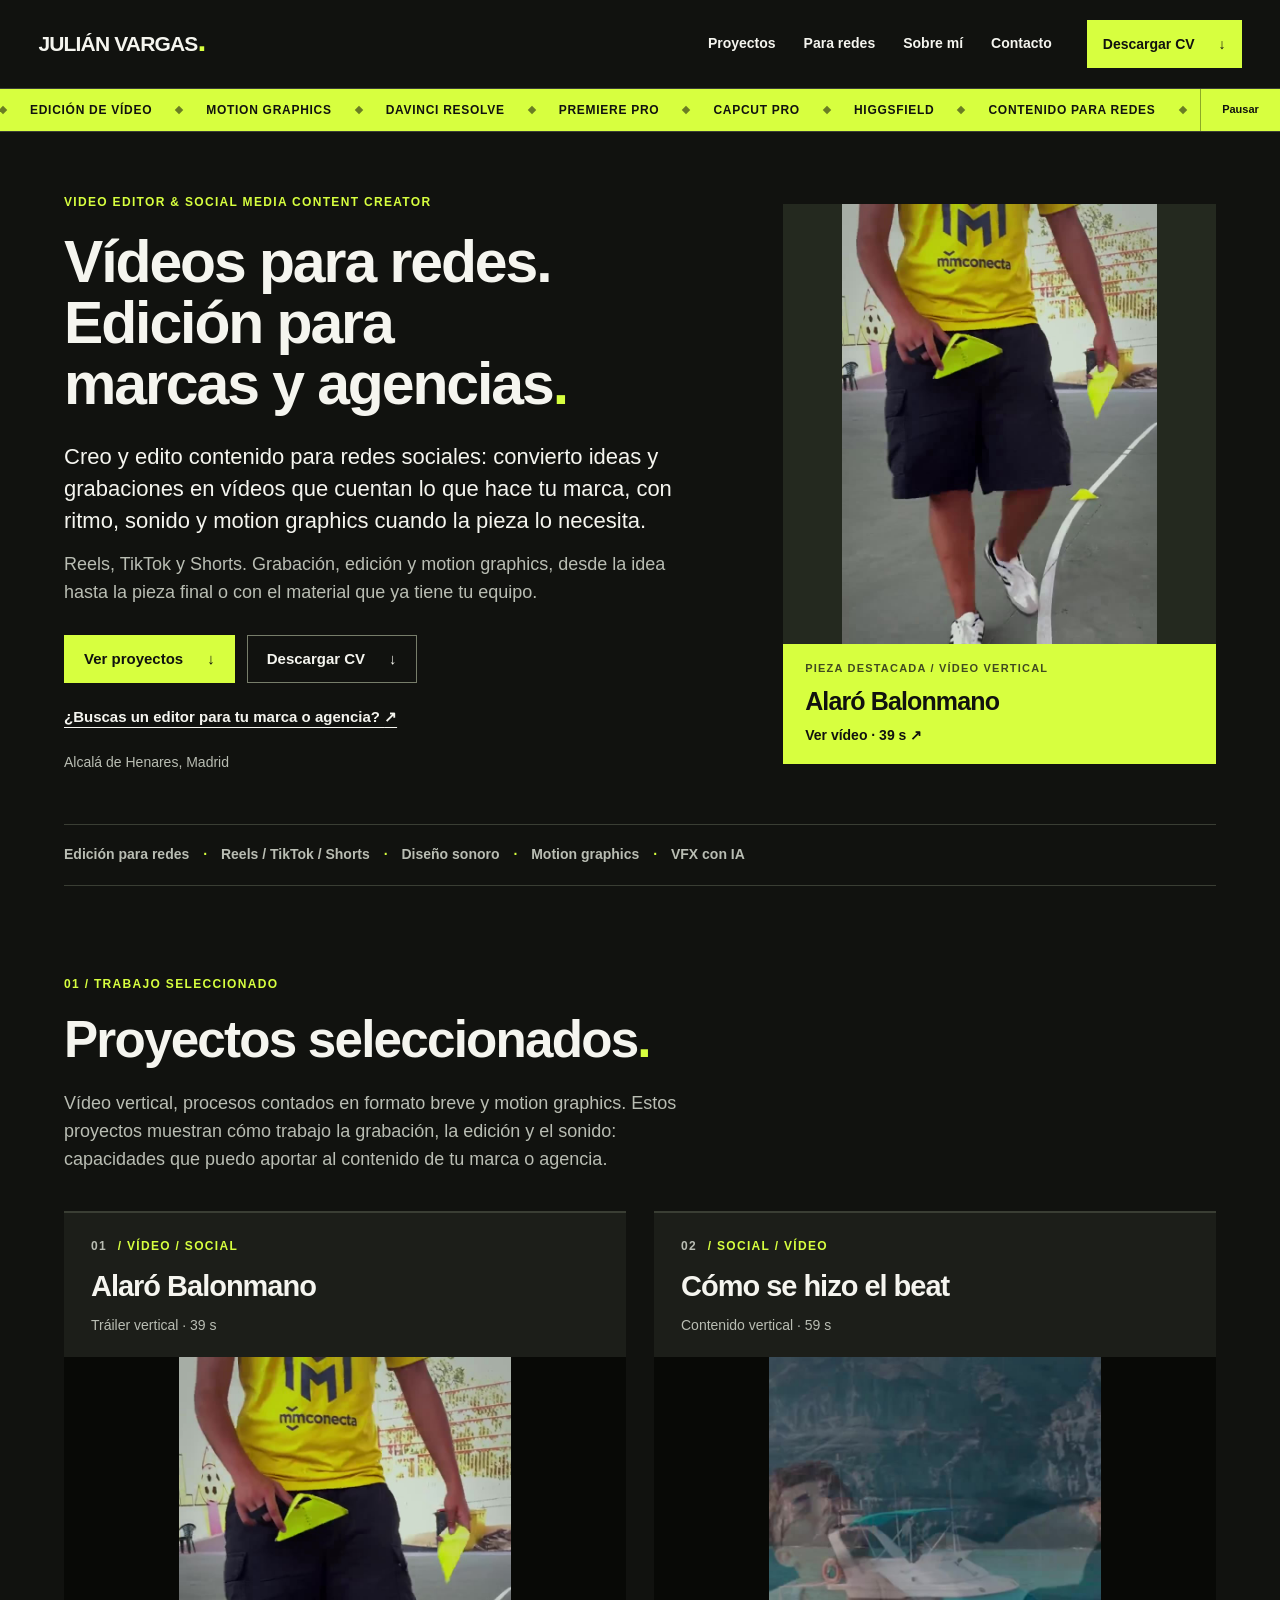
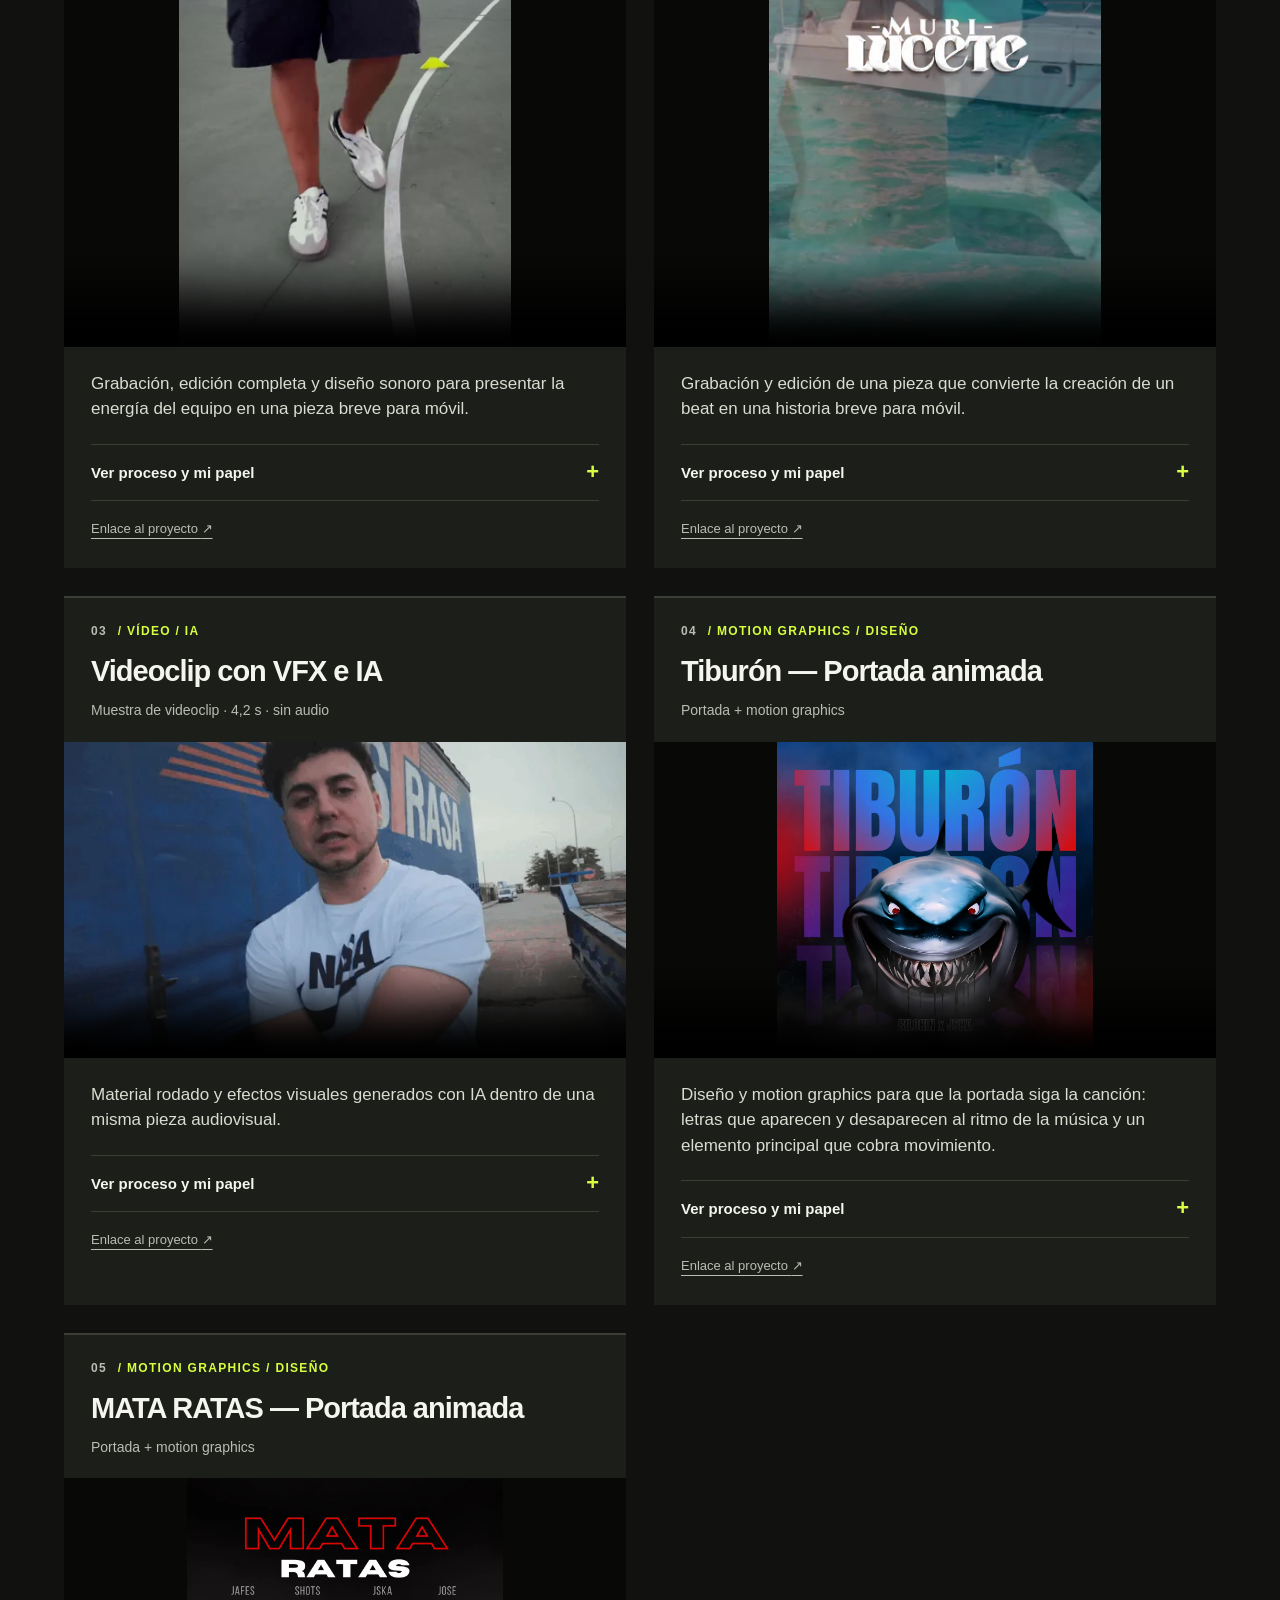
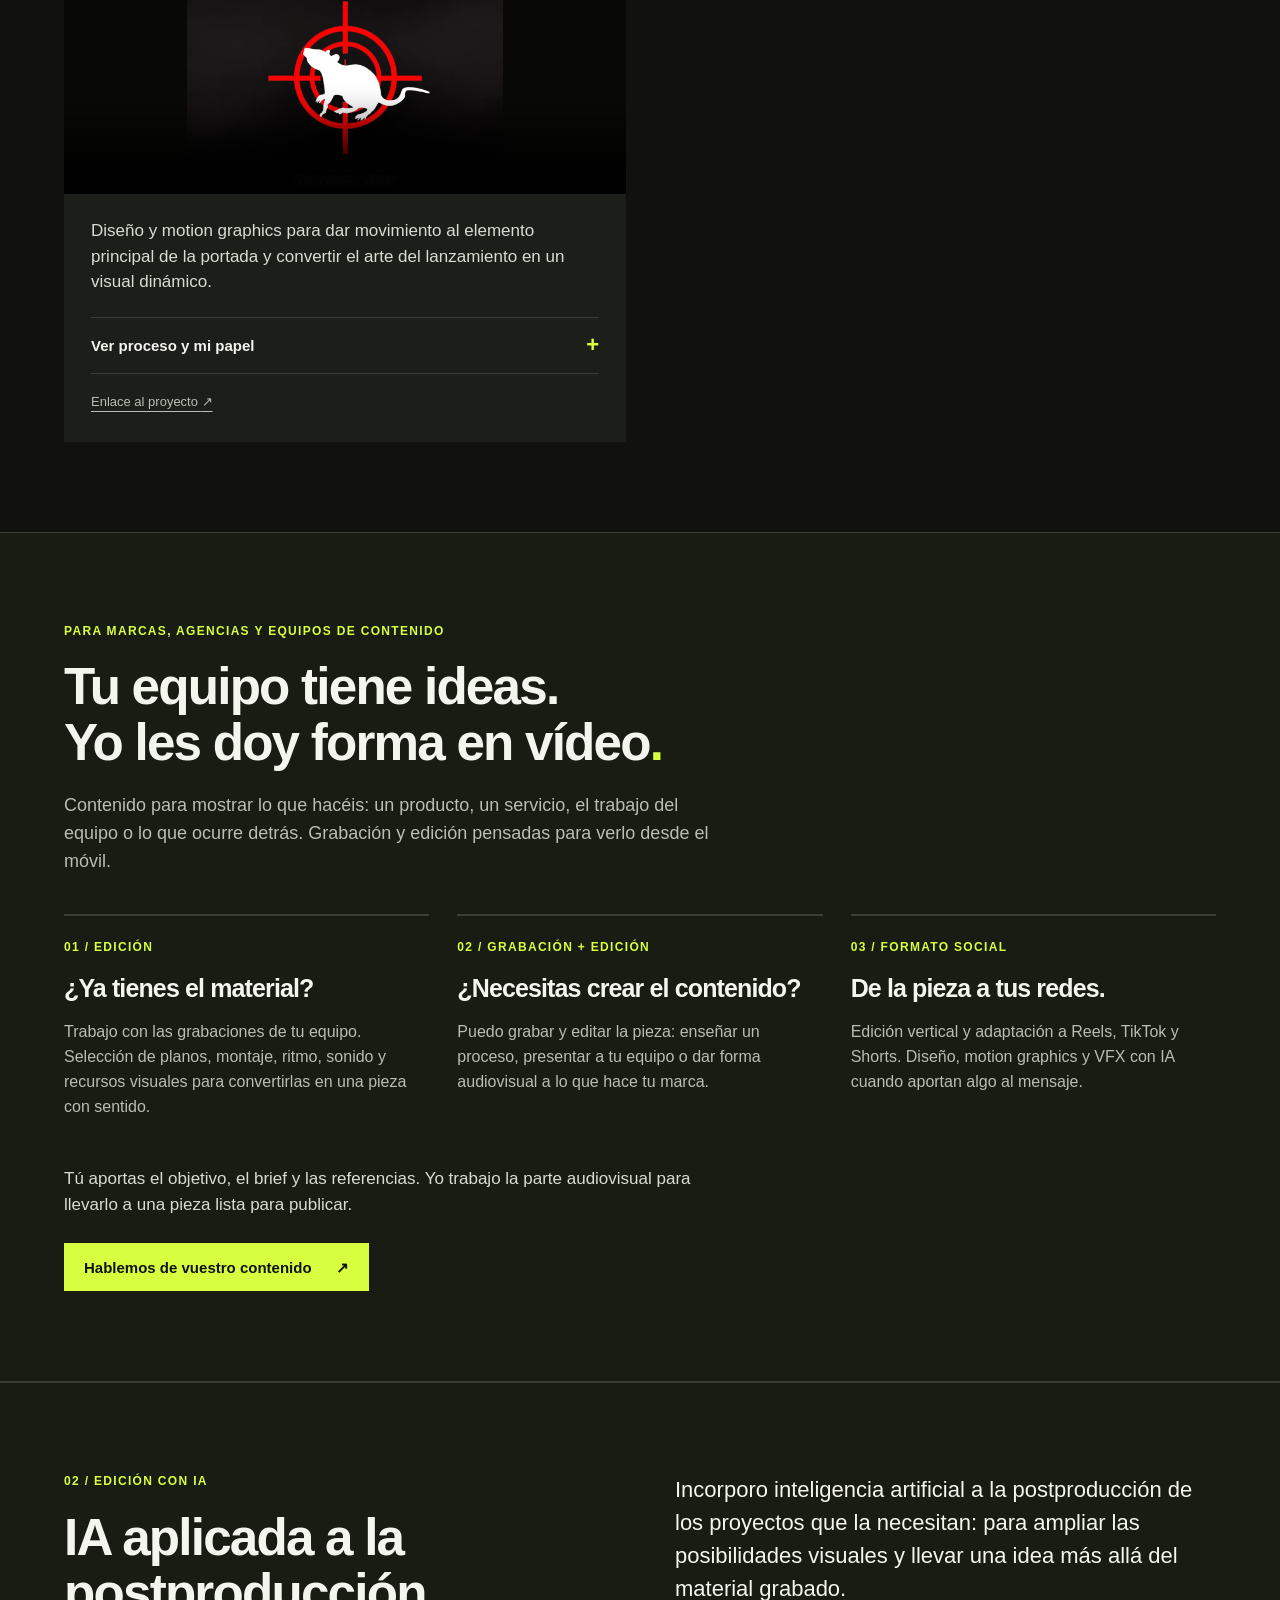
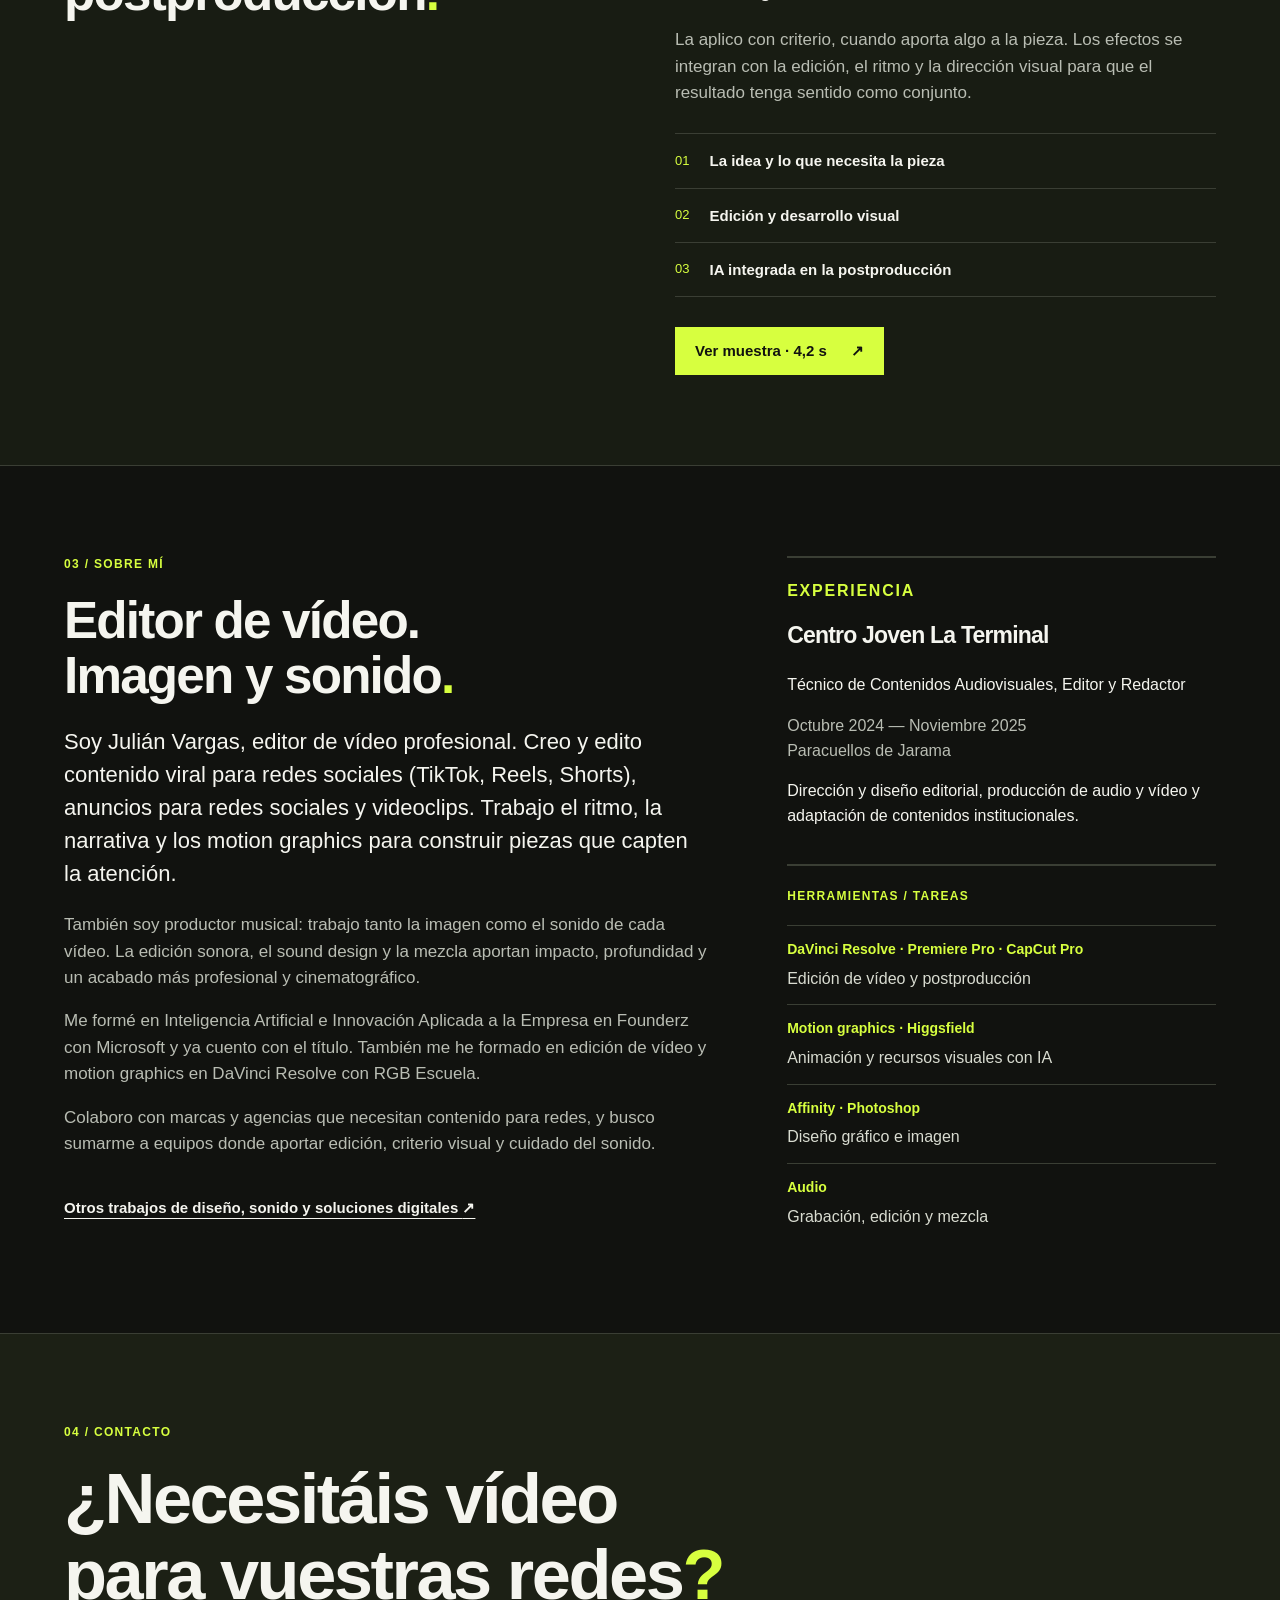
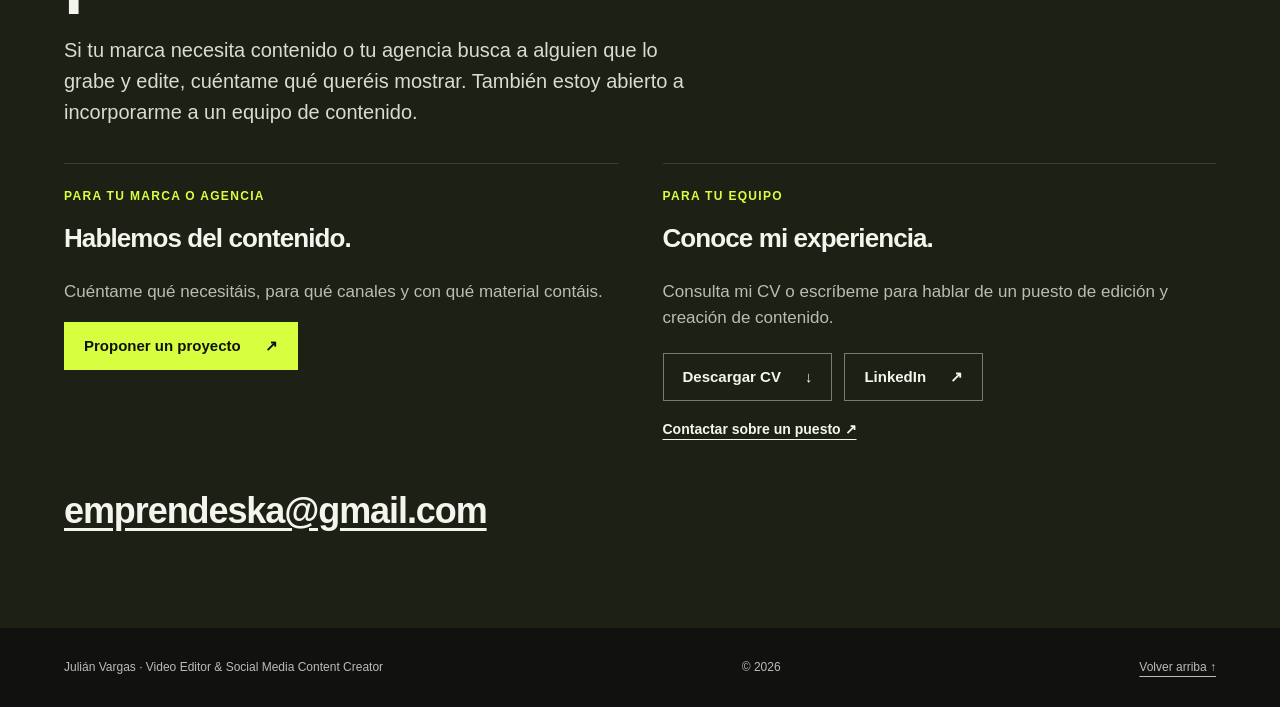
==== commit 12cfe89a: "Add files via upload" ====
--- a/index.html
+++ b/index.html
@@ -1,7 +1,466 @@
-<!doctype html>
-<html lang="es"><head><meta charset="utf-8"><meta name="viewport" content="width=device-width, initial-scale=1"><meta name="theme-color" content="#11120f">
-<title>Julián Vargas | Edición de vídeo para redes, marcas y agencias</title>
-<meta name="description" content="Edición de vídeo y contenido para redes de Julián Vargas. Reels, TikTok, Shorts y motion graphics para marcas, agencias y equipos.">
-<link rel="canonical" href="https://emprendeska-tech.github.io/-Que-carajos-hace-Juli-n-/"><meta property="og:type" content="website"><meta property="og:locale" content="es_ES"><meta property="og:title" content="Julián Vargas | Vídeo para redes, marcas y agencias"><meta property="og:description" content="Creación y edición de vídeo para redes sociales, marcas y agencias. Grabación, contenido vertical, sonido y motion graphics."><meta property="og:url" content="https://emprendeska-tech.github.io/-Que-carajos-hace-Juli-n-/"><meta property="og:image" content="https://emprendeska-tech.github.io/-Que-carajos-hace-Juli-n-/assets/social-preview.png"><meta property="og:image:width" content="1200"><meta property="og:image:height" content="630"><meta property="og:image:alt" content="Julián Vargas. Vídeos para redes, edición para marcas y agencias. Fotograma de Alaró Balonmano."><meta name="twitter:card" content="summary_large_image">
-<link rel="icon" href="favicon.svg" type="image/svg+xml"><link rel="stylesheet" href="styles.css?v=motion20261011">
-<script type="application/ld+json">{"@context":"https://schema.org","@type":"Person","name":"Julián Vargas","alternateName":"SOULDIESEL","jobTitle":"Video Editor & Social Media Content Creator","url":"https://emprendeska-tech.github.io/-Que-carajos-hace-Juli-n-/","sameAs":["https://www.linkedin.com/in/souldiesellab"],"email":"mailto:emprendeska@gmail.com"}</script></head><body><a class="skip-link" href="#proyectos">Ir a los proyectos</a><header class="site-header"><div class="header-inner"><a class="brand" href="#inicio">JULIÁN VARGAS<span>.</span></a><nav aria-label="Navegación principal"><a href="#proyectos">Proyectos</a><a href="#para-redes">Para redes</a><a href="#sobre-mi">Sobre mí</a><a href="#contacto">Contacto</a></nav><a class="button button-small button-acid header-cv" href="assets/Julian-Vargas-CV.pdf" download>Descargar CV <span aria-hidden="true">↓</span></a></div></header><main id="inicio"><section class="hero wrap" aria-labelledby="hero-title"><div class="hero-copy"><p class="eyebrow">VIDEO EDITOR &amp; SOCIAL MEDIA CONTENT CREATOR</p><h1 id="hero-title">Vídeos para redes.<br>Edición para<br>marcas y agencias<span>.</span></h1><p class="hero-lead">Creo y edito contenido para redes sociales: convierto ideas y grabaciones en vídeos que cuentan lo que hace tu marca, con ritmo, sonido y motion graphics cuando la pieza lo necesita.</p><p class="hero-secondary">Reels, TikTok y Shorts. Grabación, edición y motion graphics, desde la idea hasta la pieza final o con el material que ya tiene tu equipo.</p><div class="hero-actions"><a class="button button-acid" href="#proyectos">Ver proyectos <span aria-hidden="true">↓</span></a><a class="button button-outline" href="assets/Julian-Vargas-CV.pdf" download>Descargar CV <span aria-hidden="true">↓</span></a></div><a class="text-link" href="mailto:emprendeska@gmail.com?subject=Contenido%20para%20redes%20de%20mi%20marca%20o%20agencia">¿Buscas un editor para tu marca o agencia? <span aria-hidden="true">↗</span></a><p class="location">Alcalá de Henares, Madrid</p></div><a class="hero-preview" href="#alaro" aria-label="Ver el tráiler de Alaró Balonmano, 39 segundos"><img src="assets/balonmano-poster.jpg" alt="Fotograma del tráiler vertical de Alaró Balonmano" width="720" height="1280" fetchpriority="high"><div class="preview-label"><span class="eyebrow">PIEZA DESTACADA / VÍDEO VERTICAL</span><strong>Alaró Balonmano</strong><span>Ver vídeo · 39 s <span aria-hidden="true">↗</span></span></div></a></section><div class="specialties wrap" aria-label="Especialidades">Edición para redes <span>·</span> Reels / TikTok / Shorts <span>·</span> Diseño sonoro <span>·</span> Motion graphics <span>·</span> VFX con IA</div><section class="section wrap" id="proyectos" aria-labelledby="projects-title"><div class="section-heading"><p class="eyebrow">01 / TRABAJO SELECCIONADO</p><h2 id="projects-title">Proyectos seleccionados<span>.</span></h2><p>Vídeo vertical, procesos contados en formato breve y motion graphics. Estos proyectos muestran cómo trabajo la grabación, la edición y el sonido: capacidades que puedo aportar al contenido de tu marca o agencia.</p></div><div class="project-grid"><article class="project-card" id="alaro" aria-labelledby="alaro-title"><div class="card-heading"><p class="eyebrow"><span>01</span> / VÍDEO / SOCIAL</p><h3 id="alaro-title">Alaró Balonmano</h3><p class="format" id="alaro-format">Tráiler vertical · 39 s</p></div><div class="project-media portrait"><video controls playsinline preload="none" poster="assets/balonmano-poster.jpg" width="720" height="1280" aria-label="Reproducir Alaró Balonmano" aria-describedby="alaro-format"><source src="assets/balonmano.mp4" type="video/mp4">Tu navegador no admite vídeo. <a href="assets/balonmano.mp4">Abrir archivo</a></video></div><div class="card-body"><p>Grabación, edición completa y diseño sonoro para presentar la energía del equipo en una pieza breve para móvil.</p><details><summary>Ver proceso y mi papel <span aria-hidden="true">+</span></summary><div class="project-detail"><h4>Una presentación del equipo en 39 segundos</h4><p>El proyecto consistía en condensar la energía de Alaró Balonmano en un vídeo vertical breve. Me encargué de la grabación, la edición completa y el diseño sonoro, con un enfoque de tráiler deportivo.</p><dl><div><dt>Mi papel</dt><dd>Grabación · Edición completa · Diseño sonoro</dd></div><div><dt>Enfoque</dt><dd>Imagen y sonido trabajan juntos para dar ritmo a la presentación del equipo en un formato pensado para móvil.</dd></div><div><dt>Entrega</dt><dd>Vídeo vertical de 39 segundos.</dd></div></dl></div><div class="frame-gallery" aria-label="Fotogramas de la pieza"><figure><img src="assets/balonmano-frame-1.jpg" alt="Detalle de la equipación." width="420" height="746" loading="lazy" decoding="async"><figcaption><b>00:03</b> · Detalle de la equipación.</figcaption></figure><figure><img src="assets/balonmano-frame-2.jpg" alt="Plano de detalle de las zapatillas." width="420" height="746" loading="lazy" decoding="async"><figcaption><b>00:18</b> · Plano de detalle de las zapatillas.</figcaption></figure><figure><img src="assets/balonmano-frame-3.jpg" alt="Jugador y dorsal en la pista." width="420" height="746" loading="lazy" decoding="async"><figcaption><b>00:32</b> · Jugador y dorsal en la pista.</figcaption></figure></div></details><a class="permalink" href="#alaro" aria-label="Enlace directo a Alaró Balonmano">Enlace al proyecto <span aria-hidden="true">↗</span></a></div></article><article class="project-card" id="beat" aria-labelledby="beat-title"><div class="card-heading"><p class="eyebrow"><span>02</span> / SOCIAL / VÍDEO</p><h3 id="beat-title">Cómo se hizo el beat</h3><p class="format" id="beat-format">Contenido vertical · 59 s</p></div><div class="project-media portrait"><video controls playsinline preload="none" poster="assets/beat-poster.jpg" width="720" height="1280" aria-label="Reproducir Cómo se hizo el beat" aria-describedby="beat-format"><source src="assets/beat.mp4" type="video/mp4">Tu navegador no admite vídeo. <a href="assets/beat.mp4">Abrir archivo</a></video></div><div class="card-body"><p>Grabación y edición de una pieza que convierte la creación de un beat en una historia breve para móvil.</p><details><summary>Ver proceso y mi papel <span aria-hidden="true">+</span></summary><div class="project-detail"><h4>El proceso creativo como contenido</h4><p>Grabé y edité una pieza sobre cómo se hizo un beat. El proyecto muestra el trabajo detrás de la música en un formato breve pensado para verse desde el móvil.</p><dl><div><dt>Mi papel</dt><dd>Grabación · Edición</dd></div><div><dt>Enfoque</dt><dd>Hacer visible lo que ocurre durante la creación musical y darle una estructura audiovisual breve.</dd></div><div><dt>Entrega</dt><dd>Una pieza vertical de 59 segundos sobre la creación de un beat.</dd></div></dl></div><div class="frame-gallery" aria-label="Fotogramas de la pieza"><figure><img src="assets/beat-frame-1.jpg" alt="Imagen del lanzamiento integrada en la pieza." width="420" height="746" loading="lazy" decoding="async"><figcaption><b>00:07</b> · Imagen del lanzamiento integrada en la pieza.</figcaption></figure><figure><img src="assets/beat-frame-2.jpg" alt="Detalle de la sesión de producción." width="420" height="746" loading="lazy" decoding="async"><figcaption><b>00:28</b> · Detalle de la sesión de producción.</figcaption></figure><figure><img src="assets/beat-frame-3.jpg" alt="Vista general del proyecto musical." width="420" height="746" loading="lazy" decoding="async"><figcaption><b>00:50</b> · Vista general del proyecto musical.</figcaption></figure></div></details><a class="permalink" href="#beat" aria-label="Enlace directo a Cómo se hizo el beat">Enlace al proyecto <span aria-hidden="true">↗</span></a></div></article><article class="project-card" id="videoclip-ia" aria-labelledby="videoclip-ia-title"><div class="card-heading"><p class="eyebrow"><span>03</span> / VÍDEO / IA</p><h3 id="videoclip-ia-title">Videoclip con VFX e IA</h3><p class="format" id="videoclip-ia-format">Muestra de videoclip · 4,2 s · sin audio</p></div><div class="project-media landscape"><video controls playsinline preload="none" poster="assets/videoclip-poster.webp" width="960" height="540" aria-label="Reproducir Videoclip con VFX e IA" aria-describedby="videoclip-ia-format"><source src="assets/videoclip.mp4" type="video/mp4">Tu navegador no admite vídeo. <a href="assets/videoclip.mp4">Abrir archivo</a></video></div><div class="card-body"><p>Material rodado y efectos visuales generados con IA dentro de una misma pieza audiovisual.</p><details><summary>Ver proceso y mi papel <span aria-hidden="true">+</span></summary><div class="project-detail"><h4>Del rodaje a la intervención visual con IA</h4><p>Grabé y edité este videoclip e incorporé VFX con IA en postproducción. El trabajo combina material de cámara con intervenciones generativas dentro de una misma pieza audiovisual.</p><dl><div><dt>Mi papel</dt><dd>Grabación · Edición · Postproducción · VFX con IA</dd></div><div><dt>Enfoque</dt><dd>Utilicé IA para ampliar las posibilidades visuales del material rodado e integrarlas en la edición.</dd></div><div><dt>Entrega</dt><dd>Fragmento de 4,2 segundos del videoclip. La muestra disponible no incluye audio.</dd></div></dl></div></details><a class="permalink" href="#videoclip-ia" aria-label="Enlace directo a Videoclip con VFX e IA">Enlace al proyecto <span aria-hidden="true">↗</span></a></div></article><article class="project-card" id="tiburon" aria-labelledby="tiburon-title"><div class="card-heading"><p class="eyebrow"><span>04</span> / MOTION GRAPHICS / DISEÑO</p><h3 id="tiburon-title">Tiburón — Portada animada</h3><p class="format" id="tiburon-format">Portada + motion graphics</p></div><div class="project-media landscape"><video controls playsinline preload="none" poster="assets/tiburon.webp" width="960" height="540" aria-label="Reproducir Tiburón — Portada animada" aria-describedby="tiburon-format"><source src="assets/tiburon.mp4" type="video/mp4">Tu navegador no admite vídeo. <a href="assets/tiburon.mp4">Abrir archivo</a></video></div><div class="card-body"><p>Diseño y motion graphics para que la portada siga la canción: letras que aparecen y desaparecen al ritmo de la música y un elemento principal que cobra movimiento.</p><details><summary>Ver proceso y mi papel <span aria-hidden="true">+</span></summary><div class="project-detail"><h4>Una portada que sigue el ritmo.</h4><p>Diseñé la portada de Tiburón y la llevé al movimiento con motion graphics. Las entradas y salidas de las letras acompañan distintos momentos de la canción, mientras la animación del elemento principal aporta dinamismo al conjunto.</p><dl><div><dt>Mi papel</dt><dd>Diseño de portada · Motion graphics</dd></div><div><dt>Enfoque</dt><dd>Sincronizar las apariciones y desapariciones de la tipografía con la música e integrarlas con el movimiento del elemento principal. La animación mantiene la identidad de la portada y acompaña el ritmo del tema.</dd></div><div><dt>Entrega</dt><dd>Portada estática y visual animado con motion graphics.</dd></div></dl><figure class="art-original"><img src="assets/tiburon.webp" width="1080" height="1080" loading="lazy" decoding="async" alt="Portada estática de Tiburón"><figcaption>Portada original · Diseño de Julián Vargas</figcaption></figure></div></details><a class="permalink" href="#tiburon" aria-label="Enlace directo a Tiburón — Portada animada">Enlace al proyecto <span aria-hidden="true">↗</span></a></div></article><article class="project-card" id="mata-ratas" aria-labelledby="mata-ratas-title"><div class="card-heading"><p class="eyebrow"><span>05</span> / MOTION GRAPHICS / DISEÑO</p><h3 id="mata-ratas-title">MATA RATAS — Portada animada</h3><p class="format" id="mata-ratas-format">Portada + motion graphics</p></div><div class="project-media landscape"><video controls playsinline preload="none" poster="assets/mata-ratas.webp" width="960" height="540" aria-label="Reproducir MATA RATAS — Portada animada" aria-describedby="mata-ratas-format"><source src="assets/mata-ratas.mp4" type="video/mp4">Tu navegador no admite vídeo. <a href="assets/mata-ratas.mp4">Abrir archivo</a></video></div><div class="card-body"><p>Diseño y motion graphics para dar movimiento al elemento principal de la portada y convertir el arte del lanzamiento en un visual dinámico.</p><details><summary>Ver proceso y mi papel <span aria-hidden="true">+</span></summary><div class="project-detail"><h4>El arte del lanzamiento cobra movimiento.</h4><p>Diseñé la portada de MATA RATAS y su versión animada con motion graphics. La silueta de rata y la mira roja construyen su identidad visual; el movimiento del elemento protagonista aporta dinamismo a la pieza.</p><dl><div><dt>Mi papel</dt><dd>Diseño de portada · Motion graphics</dd></div><div><dt>Enfoque</dt><dd>Animar el elemento principal de la portada para dar vida a la composición, manteniendo reconocibles los elementos que identifican el lanzamiento.</dd></div><div><dt>Entrega</dt><dd>Portada estática y visual animado con motion graphics.</dd></div></dl><figure class="art-original"><img src="assets/mata-ratas.webp" width="1080" height="1080" loading="lazy" decoding="async" alt="Portada estática de MATA RATAS"><figcaption>Portada original · Diseño de Julián Vargas</figcaption></figure></div></details><a class="permalink" href="#mata-ratas" aria-label="Enlace directo a MATA RATAS — Portada animada">Enlace al proyecto <span aria-hidden="true">↗</span></a></div></article></div></section><section class="section social-section" id="para-redes" aria-labelledby="social-title"><div class="wrap"><div class="section-heading"><p class="eyebrow">PARA MARCAS, AGENCIAS Y EQUIPOS DE CONTENIDO</p><h2 id="social-title">Tu equipo tiene ideas.<br>Yo les doy forma en vídeo<span>.</span></h2><p>Contenido para mostrar lo que hacéis: un producto, un servicio, el trabajo del equipo o lo que ocurre detrás. Grabación y edición pensadas para verlo desde el móvil.</p></div><div class="social-offers"><article><p class="eyebrow">01 / EDICIÓN</p><h3>¿Ya tienes el material?</h3><p>Trabajo con las grabaciones de tu equipo. Selección de planos, montaje, ritmo, sonido y recursos visuales para convertirlas en una pieza con sentido.</p></article><article><p class="eyebrow">02 / GRABACIÓN + EDICIÓN</p><h3>¿Necesitas crear el contenido?</h3><p>Puedo grabar y editar la pieza: enseñar un proceso, presentar a tu equipo o dar forma audiovisual a lo que hace tu marca.</p></article><article><p class="eyebrow">03 / FORMATO SOCIAL</p><h3>De la pieza a tus redes.</h3><p>Edición vertical y adaptación a Reels, TikTok y Shorts. Diseño, motion graphics y VFX con IA cuando aportan algo al mensaje.</p></article></div><p class="social-note">Tú aportas el objetivo, el brief y las referencias. Yo trabajo la parte audiovisual para llevarlo a una pieza lista para publicar.</p><a class="button button-acid" href="mailto:emprendeska@gmail.com?subject=Necesitamos%20edici%C3%B3n%20para%20redes">Hablemos de vuestro contenido <span aria-hidden="true">↗</span></a></div></section><section class="section ai-section" id="edicion-ia" aria-labelledby="ai-title"><div class="wrap ai-layout"><div><p class="eyebrow">02 / EDICIÓN CON IA</p><h2 id="ai-title">IA aplicada a la<br>postproducción<span>.</span></h2></div><div class="ai-copy"><p class="large-text">En este videoclip combiné material rodado con VFX generados mediante IA. La muestra reúne grabación, edición y efectos visuales en una misma pieza.</p><p>La incorporo cuando amplía lo que puedo hacer creativamente: como una herramienta dentro de la postproducción.</p><ol class="process"><li><span>01</span><b>Material de cámara</b></li><li><span>02</span><b>Edición y postproducción</b></li><li><span>03</span><b>VFX con IA integrados en la pieza</b></li></ol><a class="button button-acid" href="#videoclip-ia">Ver muestra · 4,2 s <span aria-hidden="true">↗</span></a><!-- TODO: añadir comparativa original/final y desglose de un efecto cuando Julián aporte los planos y las operaciones confirmadas. --></div></div></section><section class="section wrap" id="sobre-mi" aria-labelledby="about-title"><div class="about-grid"><div><p class="eyebrow">03 / SOBRE MÍ</p><h2 id="about-title">Vídeo, diseño<br>y sonido<span>.</span></h2><p class="large-text">Soy Julián Vargas. Mi recorrido une vídeo, diseño y sonido. He trabajado en grabación y edición de videoclips, contenido breve para móvil y motion graphics para lanzamientos musicales.</p><p>La música, donde también trabajo como SOULDIESEL, forma parte de mi manera de abordar el ritmo y el sonido. Actualmente me formo en Inteligencia Artificial e Innovación Aplicada a la Empresa en Founderz con Microsoft.</p><p>Busco trabajar con agencias, marcas y equipos de contenido que necesitan crear y editar vídeo para redes sociales, tanto incorporándome al equipo como colaborando en sus proyectos. Aporto grabación, edición, sonido y recursos visuales para dar forma a sus ideas.</p><a class="text-link" href="otros-trabajos.html">Otros trabajos de diseño, sonido y soluciones digitales <span aria-hidden="true">↗</span></a></div><div class="about-side"><div class="experience"><p class="eyebrow">EXPERIENCIA</p><h3>Centro Joven La Terminal</h3><p>Técnico de Contenidos Audiovisuales, Editor y Redactor</p><p class="muted">Octubre 2024 — Noviembre 2025<br>Paracuellos de Jarama</p><p>Dirección y diseño editorial, producción de audio y vídeo y adaptación de contenidos institucionales.</p></div><div class="tools"><p class="eyebrow">HERRAMIENTAS / TAREAS</p><dl><div><dt>DaVinci Resolve · Premiere Pro</dt><dd>Edición de vídeo</dd></div><div><dt>Affinity · Photoshop</dt><dd>Diseño gráfico e imagen</dd></div><div><dt>Audio</dt><dd>Grabación, edición y mezcla</dd></div></dl></div></div></div></section><section class="section contact" id="contacto" aria-labelledby="contact-title"><div class="wrap"><p class="eyebrow">04 / CONTACTO</p><h2 id="contact-title">¿Necesitáis vídeo<br>para vuestras redes<span>?</span></h2><p>Si tu marca necesita contenido o tu agencia busca a alguien que lo grabe y edite, cuéntame qué queréis mostrar. También estoy abierto a incorporarme a un equipo de contenido.</p><div class="contact-paths"><div><p class="eyebrow">PARA TU MARCA O AGENCIA</p><h3>Hablemos del contenido.</h3><p>Cuéntame qué necesitáis, para qué canales y con qué material contáis.</p><a class="button button-acid" href="mailto:emprendeska@gmail.com?subject=Proyecto%20de%20contenido%20para%20redes">Proponer un proyecto <span aria-hidden="true">↗</span></a></div><div><p class="eyebrow">PARA TU EQUIPO</p><h3>Conoce mi experiencia.</h3><p>Consulta mi CV o escríbeme para hablar de un puesto de edición y creación de contenido.</p><div class="contact-actions"><a class="button button-outline" href="assets/Julian-Vargas-CV.pdf" download>Descargar CV <span aria-hidden="true">↓</span></a><a class="button button-outline" href="https://www.linkedin.com/in/souldiesellab" target="_blank" rel="noopener noreferrer">LinkedIn <span aria-hidden="true">↗</span></a></div><a class="text-link" href="mailto:emprendeska@gmail.com?subject=Oportunidad%20en%20nuestro%20equipo%20de%20contenido">Contactar sobre un puesto ↗</a></div></div><a class="email" href="mailto:emprendeska@gmail.com">emprendeska@gmail.com</a></div></section></main><footer class="wrap"><span>Julián Vargas · Video Editor & Social Media Content Creator</span><span>© <span id="year">2026</span></span><a href="#inicio">Volver arriba ↑</a></footer><script src="portfolio.js?v=av20261011" defer></script></body></html>
+<!DOCTYPE html>
+<html lang="es">
+  <head>
+    <meta charset="utf-8">
+    <meta name="viewport" content="width=device-width, initial-scale=1">
+    <meta name="theme-color" content="#11120f">
+    <title>Julián Vargas | Edición de vídeo para redes, marcas y agencias</title>
+    <meta name="description" content="Edición de vídeo y contenido para redes de Julián Vargas. Reels, TikTok, Shorts y motion graphics para marcas, agencias y equipos.">
+    <link rel="canonical" href="https://emprendeska-tech.github.io/-Que-carajos-hace-Juli-n-/">
+    <meta property="og:type" content="website">
+    <meta property="og:locale" content="es_ES">
+    <meta property="og:title" content="Julián Vargas | Vídeo para redes, marcas y agencias">
+    <meta property="og:description" content="Creación y edición de vídeo para redes sociales, marcas y agencias. Grabación, contenido vertical, sonido y motion graphics.">
+    <meta property="og:url" content="https://emprendeska-tech.github.io/-Que-carajos-hace-Juli-n-/">
+    <meta property="og:image" content="https://emprendeska-tech.github.io/-Que-carajos-hace-Juli-n-/assets/social-preview.png">
+    <meta property="og:image:width" content="1200">
+    <meta property="og:image:height" content="630">
+    <meta property="og:image:alt" content="Julián Vargas. Vídeos para redes, edición para marcas y agencias. Fotograma de Alaró Balonmano.">
+    <meta name="twitter:card" content="summary_large_image">
+    <link rel="icon" href="favicon.svg" type="image/svg+xml">
+    <link rel="stylesheet" href="styles.css?v=skills20261011">
+    <script type="application/ld+json">{"@context":"https://schema.org","@type":"Person","name":"Julián Vargas","alternateName":"SOULDIESEL","jobTitle":"Video Editor & Social Media Content Creator","url":"https://emprendeska-tech.github.io/-Que-carajos-hace-Juli-n-/","sameAs":["https://www.linkedin.com/in/souldiesellab"],"email":"mailto:emprendeska@gmail.com"}</script>
+  </head>
+  <body>
+    <a class="skip-link" href="#proyectos">Ir a los proyectos</a>
+    <header class="site-header">
+      <div class="header-inner">
+        <a class="brand" href="#inicio">JULIÁN VARGAS<span>.</span></a>
+        <nav aria-label="Navegación principal">
+          <a href="#proyectos">Proyectos</a>
+          <a href="#para-redes">Para redes</a>
+          <a href="#sobre-mi">Sobre mí</a>
+          <a href="#contacto">Contacto</a>
+        </nav>
+        <a class="button button-small button-acid header-cv" href="assets/Julian-Vargas-CV.pdf?v=cv20261011" download>Descargar CV <span aria-hidden="true">↓</span></a>
+      </div>
+      <div class="skills-marquee" role="region" aria-label="Habilidades audiovisuales">
+        <div class="skills-window">
+          <div class="skills-track" id="skills-track">
+            <ul class="skills-group" aria-label="Especialidades y herramientas">
+              <li>Edición de vídeo</li>
+              <li>Motion graphics</li>
+              <li>DaVinci Resolve</li>
+              <li>Premiere Pro</li>
+              <li>CapCut Pro</li>
+              <li>Higgsfield</li>
+              <li>Contenido para redes</li>
+              <li>TikTok · Reels · Shorts</li>
+              <li>Contenido viral</li>
+              <li>Anuncios para redes</li>
+              <li>Postproducción</li>
+              <li>VFX con IA</li>
+              <li>Sound design</li>
+              <li>Mezcla de audio</li>
+              <li>Grabación</li>
+            </ul>
+            <ul class="skills-group" aria-hidden="true">
+              <li>Edición de vídeo</li>
+              <li>Motion graphics</li>
+              <li>DaVinci Resolve</li>
+              <li>Premiere Pro</li>
+              <li>CapCut Pro</li>
+              <li>Higgsfield</li>
+              <li>Contenido para redes</li>
+              <li>TikTok · Reels · Shorts</li>
+              <li>Contenido viral</li>
+              <li>Anuncios para redes</li>
+              <li>Postproducción</li>
+              <li>VFX con IA</li>
+              <li>Sound design</li>
+              <li>Mezcla de audio</li>
+              <li>Grabación</li>
+            </ul>
+          </div>
+        </div>
+        <button class="skills-toggle" type="button" aria-controls="skills-track" hidden>Pausar</button>
+      </div>
+    </header>
+    <main id="inicio">
+      <section class="hero wrap" aria-labelledby="hero-title">
+        <div class="hero-copy">
+          <p class="eyebrow">VIDEO EDITOR &amp; SOCIAL MEDIA CONTENT CREATOR</p>
+          <h1 id="hero-title">Vídeos para redes.<br>Edición para<br>marcas y agencias<span>.</span></h1>
+          <p class="hero-lead">Creo y edito contenido para redes sociales: convierto ideas y grabaciones en vídeos que cuentan lo que hace tu marca, con ritmo, sonido y motion graphics cuando la pieza lo necesita.</p>
+          <p class="hero-secondary">Reels, TikTok y Shorts. Grabación, edición y motion graphics, desde la idea hasta la pieza final o con el material que ya tiene tu equipo.</p>
+          <div class="hero-actions">
+            <a class="button button-acid" href="#proyectos">Ver proyectos <span aria-hidden="true">↓</span></a>
+            <a class="button button-outline" href="assets/Julian-Vargas-CV.pdf?v=cv20261011" download>Descargar CV <span aria-hidden="true">↓</span></a>
+          </div>
+          <a class="text-link" href="mailto:emprendeska@gmail.com?subject=Contenido%20para%20redes%20de%20mi%20marca%20o%20agencia">¿Buscas un editor para tu marca o agencia? <span aria-hidden="true">↗</span></a>
+          <p class="location">Alcalá de Henares, Madrid</p>
+        </div>
+        <a class="hero-preview" href="#alaro" aria-label="Ver el tráiler de Alaró Balonmano, 39 segundos">
+          <img src="assets/balonmano-poster.jpg" alt="Fotograma del tráiler vertical de Alaró Balonmano" width="720" height="1280" fetchpriority="high">
+          <div class="preview-label">
+            <span class="eyebrow">PIEZA DESTACADA / VÍDEO VERTICAL</span>
+            <strong>Alaró Balonmano</strong>
+            <span>Ver vídeo · 39 s <span aria-hidden="true">↗</span></span>
+          </div>
+        </a>
+      </section>
+      <div class="specialties wrap" aria-label="Especialidades">Edición para redes <span>·</span> Reels / TikTok / Shorts <span>·</span> Diseño sonoro <span>·</span> Motion graphics <span>·</span> VFX con IA</div>
+      <section class="section wrap" id="proyectos" aria-labelledby="projects-title">
+        <div class="section-heading">
+          <p class="eyebrow">01 / TRABAJO SELECCIONADO</p>
+          <h2 id="projects-title">Proyectos seleccionados<span>.</span></h2>
+          <p>Vídeo vertical, procesos contados en formato breve y motion graphics. Estos proyectos muestran cómo trabajo la grabación, la edición y el sonido: capacidades que puedo aportar al contenido de tu marca o agencia.</p>
+        </div>
+        <div class="project-grid">
+          <article class="project-card" id="alaro" aria-labelledby="alaro-title">
+            <div class="card-heading">
+              <p class="eyebrow"><span>01</span> / VÍDEO / SOCIAL</p>
+              <h3 id="alaro-title">Alaró Balonmano</h3>
+              <p class="format" id="alaro-format">Tráiler vertical · 39 s</p>
+            </div>
+            <div class="project-media portrait">
+              <video controls="" playsinline="" preload="none" poster="assets/balonmano-poster.jpg" width="720" height="1280" aria-label="Reproducir Alaró Balonmano" aria-describedby="alaro-format">
+                <source src="assets/balonmano.mp4" type="video/mp4">Tu navegador no admite vídeo. <a href="assets/balonmano.mp4">Abrir archivo</a></source>
+              </video>
+            </div>
+            <div class="card-body">
+              <p>Grabación, edición completa y diseño sonoro para presentar la energía del equipo en una pieza breve para móvil.</p>
+              <details>
+                <summary>Ver proceso y mi papel <span aria-hidden="true">+</span></summary>
+                <div class="project-detail">
+                  <h4>Una presentación del equipo en 39 segundos</h4>
+                  <p>El proyecto consistía en condensar la energía de Alaró Balonmano en un vídeo vertical breve. Me encargué de la grabación, la edición completa y el diseño sonoro, con un enfoque de tráiler deportivo.</p>
+                  <dl>
+                    <div>
+                      <dt>Mi papel</dt>
+                      <dd>Grabación · Edición completa · Diseño sonoro</dd>
+                    </div>
+                    <div>
+                      <dt>Enfoque</dt>
+                      <dd>Imagen y sonido trabajan juntos para dar ritmo a la presentación del equipo en un formato pensado para móvil.</dd>
+                    </div>
+                    <div>
+                      <dt>Entrega</dt>
+                      <dd>Vídeo vertical de 39 segundos.</dd>
+                    </div>
+                  </dl>
+                </div>
+                <div class="frame-gallery" aria-label="Fotogramas de la pieza">
+                  <figure>
+                    <img src="assets/balonmano-frame-1.jpg" alt="Detalle de la equipación." width="420" height="746" loading="lazy" decoding="async">
+                    <figcaption><b>00:03</b> · Detalle de la equipación.</figcaption>
+                  </figure>
+                  <figure>
+                    <img src="assets/balonmano-frame-2.jpg" alt="Plano de detalle de las zapatillas." width="420" height="746" loading="lazy" decoding="async">
+                    <figcaption><b>00:18</b> · Plano de detalle de las zapatillas.</figcaption>
+                  </figure>
+                  <figure>
+                    <img src="assets/balonmano-frame-3.jpg" alt="Jugador y dorsal en la pista." width="420" height="746" loading="lazy" decoding="async">
+                    <figcaption><b>00:32</b> · Jugador y dorsal en la pista.</figcaption>
+                  </figure>
+                </div>
+              </details>
+              <a class="permalink" href="#alaro" aria-label="Enlace directo a Alaró Balonmano">Enlace al proyecto <span aria-hidden="true">↗</span></a>
+            </div>
+          </article>
+          <article class="project-card" id="beat" aria-labelledby="beat-title">
+            <div class="card-heading">
+              <p class="eyebrow"><span>02</span> / SOCIAL / VÍDEO</p>
+              <h3 id="beat-title">Cómo se hizo el beat</h3>
+              <p class="format" id="beat-format">Contenido vertical · 59 s</p>
+            </div>
+            <div class="project-media portrait">
+              <video controls="" playsinline="" preload="none" poster="assets/beat-poster.jpg" width="720" height="1280" aria-label="Reproducir Cómo se hizo el beat" aria-describedby="beat-format">
+                <source src="assets/beat.mp4" type="video/mp4">Tu navegador no admite vídeo. <a href="assets/beat.mp4">Abrir archivo</a></source>
+              </video>
+            </div>
+            <div class="card-body">
+              <p>Grabación y edición de una pieza que convierte la creación de un beat en una historia breve para móvil.</p>
+              <details>
+                <summary>Ver proceso y mi papel <span aria-hidden="true">+</span></summary>
+                <div class="project-detail">
+                  <h4>El proceso creativo como contenido</h4>
+                  <p>Grabé y edité una pieza sobre cómo se hizo un beat. El proyecto muestra el trabajo detrás de la música en un formato breve pensado para verse desde el móvil.</p>
+                  <dl>
+                    <div>
+                      <dt>Mi papel</dt>
+                      <dd>Grabación · Edición</dd>
+                    </div>
+                    <div>
+                      <dt>Enfoque</dt>
+                      <dd>Hacer visible lo que ocurre durante la creación musical y darle una estructura audiovisual breve.</dd>
+                    </div>
+                    <div>
+                      <dt>Entrega</dt>
+                      <dd>Una pieza vertical de 59 segundos sobre la creación de un beat.</dd>
+                    </div>
+                  </dl>
+                </div>
+                <div class="frame-gallery" aria-label="Fotogramas de la pieza">
+                  <figure>
+                    <img src="assets/beat-frame-1.jpg" alt="Imagen del lanzamiento integrada en la pieza." width="420" height="746" loading="lazy" decoding="async">
+                    <figcaption><b>00:07</b> · Imagen del lanzamiento integrada en la pieza.</figcaption>
+                  </figure>
+                  <figure>
+                    <img src="assets/beat-frame-2.jpg" alt="Detalle de la sesión de producción." width="420" height="746" loading="lazy" decoding="async">
+                    <figcaption><b>00:28</b> · Detalle de la sesión de producción.</figcaption>
+                  </figure>
+                  <figure>
+                    <img src="assets/beat-frame-3.jpg" alt="Vista general del proyecto musical." width="420" height="746" loading="lazy" decoding="async">
+                    <figcaption><b>00:50</b> · Vista general del proyecto musical.</figcaption>
+                  </figure>
+                </div>
+              </details>
+              <a class="permalink" href="#beat" aria-label="Enlace directo a Cómo se hizo el beat">Enlace al proyecto <span aria-hidden="true">↗</span></a>
+            </div>
+          </article>
+          <article class="project-card" id="videoclip-ia" aria-labelledby="videoclip-ia-title">
+            <div class="card-heading">
+              <p class="eyebrow"><span>03</span> / VÍDEO / IA</p>
+              <h3 id="videoclip-ia-title">Videoclip con VFX e IA</h3>
+              <p class="format" id="videoclip-ia-format">Muestra de videoclip · 4,2 s · sin audio</p>
+            </div>
+            <div class="project-media landscape">
+              <video controls="" playsinline="" preload="none" poster="assets/videoclip-poster.webp" width="960" height="540" aria-label="Reproducir Videoclip con VFX e IA" aria-describedby="videoclip-ia-format">
+                <source src="assets/videoclip.mp4" type="video/mp4">Tu navegador no admite vídeo. <a href="assets/videoclip.mp4">Abrir archivo</a></source>
+              </video>
+            </div>
+            <div class="card-body">
+              <p>Material rodado y efectos visuales generados con IA dentro de una misma pieza audiovisual.</p>
+              <details>
+                <summary>Ver proceso y mi papel <span aria-hidden="true">+</span></summary>
+                <div class="project-detail">
+                  <h4>Del rodaje a la intervención visual con IA</h4>
+                  <p>Grabé y edité este videoclip e incorporé VFX con IA en postproducción. El trabajo combina material de cámara con intervenciones generativas dentro de una misma pieza audiovisual.</p>
+                  <dl>
+                    <div>
+                      <dt>Mi papel</dt>
+                      <dd>Grabación · Edición · Postproducción · VFX con IA</dd>
+                    </div>
+                    <div>
+                      <dt>Enfoque</dt>
+                      <dd>Utilicé IA para ampliar las posibilidades visuales del material rodado e integrarlas en la edición.</dd>
+                    </div>
+                    <div>
+                      <dt>Entrega</dt>
+                      <dd>Fragmento de 4,2 segundos del videoclip. La muestra disponible no incluye audio.</dd>
+                    </div>
+                  </dl>
+                </div>
+              </details>
+              <a class="permalink" href="#videoclip-ia" aria-label="Enlace directo a Videoclip con VFX e IA">Enlace al proyecto <span aria-hidden="true">↗</span></a>
+            </div>
+          </article>
+          <article class="project-card" id="tiburon" aria-labelledby="tiburon-title">
+            <div class="card-heading">
+              <p class="eyebrow"><span>04</span> / MOTION GRAPHICS / DISEÑO</p>
+              <h3 id="tiburon-title">Tiburón — Portada animada</h3>
+              <p class="format" id="tiburon-format">Portada + motion graphics</p>
+            </div>
+            <div class="project-media landscape">
+              <video controls="" playsinline="" preload="none" poster="assets/tiburon.webp" width="960" height="540" aria-label="Reproducir Tiburón — Portada animada" aria-describedby="tiburon-format">
+                <source src="assets/tiburon.mp4" type="video/mp4">Tu navegador no admite vídeo. <a href="assets/tiburon.mp4">Abrir archivo</a></source>
+              </video>
+            </div>
+            <div class="card-body">
+              <p>Diseño y motion graphics para que la portada siga la canción: letras que aparecen y desaparecen al ritmo de la música y un elemento principal que cobra movimiento.</p>
+              <details>
+                <summary>Ver proceso y mi papel <span aria-hidden="true">+</span></summary>
+                <div class="project-detail">
+                  <h4>Una portada que sigue el ritmo.</h4>
+                  <p>Diseñé la portada de Tiburón y la llevé al movimiento con motion graphics. Las entradas y salidas de las letras acompañan distintos momentos de la canción, mientras la animación del elemento principal aporta dinamismo al conjunto.</p>
+                  <dl>
+                    <div>
+                      <dt>Mi papel</dt>
+                      <dd>Diseño de portada · Motion graphics</dd>
+                    </div>
+                    <div>
+                      <dt>Enfoque</dt>
+                      <dd>Sincronizar las apariciones y desapariciones de la tipografía con la música e integrarlas con el movimiento del elemento principal. La animación mantiene la identidad de la portada y acompaña el ritmo del tema.</dd>
+                    </div>
+                    <div>
+                      <dt>Entrega</dt>
+                      <dd>Portada estática y visual animado con motion graphics.</dd>
+                    </div>
+                  </dl>
+                  <figure class="art-original">
+                    <img src="assets/tiburon.webp" width="1080" height="1080" loading="lazy" decoding="async" alt="Portada estática de Tiburón">
+                    <figcaption>Portada original · Diseño de Julián Vargas</figcaption>
+                  </figure>
+                </div>
+              </details>
+              <a class="permalink" href="#tiburon" aria-label="Enlace directo a Tiburón — Portada animada">Enlace al proyecto <span aria-hidden="true">↗</span></a>
+            </div>
+          </article>
+          <article class="project-card" id="mata-ratas" aria-labelledby="mata-ratas-title">
+            <div class="card-heading">
+              <p class="eyebrow"><span>05</span> / MOTION GRAPHICS / DISEÑO</p>
+              <h3 id="mata-ratas-title">MATA RATAS — Portada animada</h3>
+              <p class="format" id="mata-ratas-format">Portada + motion graphics</p>
+            </div>
+            <div class="project-media landscape">
+              <video controls="" playsinline="" preload="none" poster="assets/mata-ratas.webp" width="960" height="540" aria-label="Reproducir MATA RATAS — Portada animada" aria-describedby="mata-ratas-format">
+                <source src="assets/mata-ratas.mp4" type="video/mp4">Tu navegador no admite vídeo. <a href="assets/mata-ratas.mp4">Abrir archivo</a></source>
+              </video>
+            </div>
+            <div class="card-body">
+              <p>Diseño y motion graphics para dar movimiento al elemento principal de la portada y convertir el arte del lanzamiento en un visual dinámico.</p>
+              <details>
+                <summary>Ver proceso y mi papel <span aria-hidden="true">+</span></summary>
+                <div class="project-detail">
+                  <h4>El arte del lanzamiento cobra movimiento.</h4>
+                  <p>Diseñé la portada de MATA RATAS y su versión animada con motion graphics. La silueta de rata y la mira roja construyen su identidad visual; el movimiento del elemento protagonista aporta dinamismo a la pieza.</p>
+                  <dl>
+                    <div>
+                      <dt>Mi papel</dt>
+                      <dd>Diseño de portada · Motion graphics</dd>
+                    </div>
+                    <div>
+                      <dt>Enfoque</dt>
+                      <dd>Animar el elemento principal de la portada para dar vida a la composición, manteniendo reconocibles los elementos que identifican el lanzamiento.</dd>
+                    </div>
+                    <div>
+                      <dt>Entrega</dt>
+                      <dd>Portada estática y visual animado con motion graphics.</dd>
+                    </div>
+                  </dl>
+                  <figure class="art-original">
+                    <img src="assets/mata-ratas.webp" width="1080" height="1080" loading="lazy" decoding="async" alt="Portada estática de MATA RATAS">
+                    <figcaption>Portada original · Diseño de Julián Vargas</figcaption>
+                  </figure>
+                </div>
+              </details>
+              <a class="permalink" href="#mata-ratas" aria-label="Enlace directo a MATA RATAS — Portada animada">Enlace al proyecto <span aria-hidden="true">↗</span></a>
+            </div>
+          </article>
+        </div>
+      </section>
+      <section class="section social-section" id="para-redes" aria-labelledby="social-title">
+        <div class="wrap">
+          <div class="section-heading">
+            <p class="eyebrow">PARA MARCAS, AGENCIAS Y EQUIPOS DE CONTENIDO</p>
+            <h2 id="social-title">Tu equipo tiene ideas.<br>Yo les doy forma en vídeo<span>.</span></h2>
+            <p>Contenido para mostrar lo que hacéis: un producto, un servicio, el trabajo del equipo o lo que ocurre detrás. Grabación y edición pensadas para verlo desde el móvil.</p>
+          </div>
+          <div class="social-offers">
+            <article>
+              <p class="eyebrow">01 / EDICIÓN</p>
+              <h3>¿Ya tienes el material?</h3>
+              <p>Trabajo con las grabaciones de tu equipo. Selección de planos, montaje, ritmo, sonido y recursos visuales para convertirlas en una pieza con sentido.</p>
+            </article>
+            <article>
+              <p class="eyebrow">02 / GRABACIÓN + EDICIÓN</p>
+              <h3>¿Necesitas crear el contenido?</h3>
+              <p>Puedo grabar y editar la pieza: enseñar un proceso, presentar a tu equipo o dar forma audiovisual a lo que hace tu marca.</p>
+            </article>
+            <article>
+              <p class="eyebrow">03 / FORMATO SOCIAL</p>
+              <h3>De la pieza a tus redes.</h3>
+              <p>Edición vertical y adaptación a Reels, TikTok y Shorts. Diseño, motion graphics y VFX con IA cuando aportan algo al mensaje.</p>
+            </article>
+          </div>
+          <p class="social-note">Tú aportas el objetivo, el brief y las referencias. Yo trabajo la parte audiovisual para llevarlo a una pieza lista para publicar.</p>
+          <a class="button button-acid" href="mailto:emprendeska@gmail.com?subject=Necesitamos%20edici%C3%B3n%20para%20redes">Hablemos de vuestro contenido <span aria-hidden="true">↗</span></a>
+        </div>
+      </section>
+      <section class="section ai-section" id="edicion-ia" aria-labelledby="ai-title">
+        <div class="wrap ai-layout">
+          <div>
+            <p class="eyebrow">02 / EDICIÓN CON IA</p>
+            <h2 id="ai-title">IA aplicada a la<br>postproducción<span>.</span></h2>
+          </div>
+          <div class="ai-copy">
+            <p class="large-text">Incorporo inteligencia artificial a la postproducción de los proyectos que la necesitan: para ampliar las posibilidades visuales y llevar una idea más allá del material grabado.</p>
+            <p>La aplico con criterio, cuando aporta algo a la pieza. Los efectos se integran con la edición, el ritmo y la dirección visual para que el resultado tenga sentido como conjunto.</p>
+            <ol class="process">
+              <li>
+                <span>01</span>
+                <b>La idea y lo que necesita la pieza</b>
+              </li>
+              <li>
+                <span>02</span>
+                <b>Edición y desarrollo visual</b>
+              </li>
+              <li>
+                <span>03</span>
+                <b>IA integrada en la postproducción</b>
+              </li>
+            </ol>
+            <a class="button button-acid" href="#videoclip-ia">Ver muestra · 4,2 s <span aria-hidden="true">↗</span></a>
+            <!-- TODO: añadir comparativa original/final y desglose de un efecto cuando Julián aporte los planos y las operaciones confirmadas. -->
+          </div>
+        </div>
+      </section>
+      <section class="section wrap" id="sobre-mi" aria-labelledby="about-title">
+        <div class="about-grid">
+          <div>
+            <p class="eyebrow">03 / SOBRE MÍ</p>
+            <h2 id="about-title">Editor de vídeo.<br>Imagen y sonido<span>.</span></h2>
+            <p class="large-text">Soy Julián Vargas, editor de vídeo profesional. Creo y edito contenido viral para redes sociales (TikTok, Reels, Shorts), anuncios para redes sociales y videoclips. Trabajo el ritmo, la narrativa y los motion graphics para construir piezas que capten la atención.</p>
+            <p>También soy productor musical: trabajo tanto la imagen como el sonido de cada vídeo. La edición sonora, el sound design y la mezcla aportan impacto, profundidad y un acabado más profesional y cinematográfico.</p>
+            <p>Me formé en Inteligencia Artificial e Innovación Aplicada a la Empresa en Founderz con Microsoft y ya cuento con el título. También me he formado en edición de vídeo y motion graphics en DaVinci Resolve con RGB Escuela.</p>
+            <p>Colaboro con marcas y agencias que necesitan contenido para redes, y busco sumarme a equipos donde aportar edición, criterio visual y cuidado del sonido.</p>
+            <a class="text-link" href="otros-trabajos.html">Otros trabajos de diseño, sonido y soluciones digitales <span aria-hidden="true">↗</span></a>
+          </div>
+          <div class="about-side">
+            <div class="experience">
+              <p class="eyebrow">EXPERIENCIA</p>
+              <h3>Centro Joven La Terminal</h3>
+              <p>Técnico de Contenidos Audiovisuales, Editor y Redactor</p>
+              <p class="muted">Octubre 2024 — Noviembre 2025<br>Paracuellos de Jarama</p>
+              <p>Dirección y diseño editorial, producción de audio y vídeo y adaptación de contenidos institucionales.</p>
+            </div>
+            <div class="tools">
+              <p class="eyebrow">HERRAMIENTAS / TAREAS</p>
+              <dl>
+                <div>
+                  <dt>DaVinci Resolve · Premiere Pro · CapCut Pro</dt>
+                  <dd>Edición de vídeo y postproducción</dd>
+                </div>
+                <div>
+                  <dt>Motion graphics · Higgsfield</dt>
+                  <dd>Animación y recursos visuales con IA</dd>
+                </div>
+                <div>
+                  <dt>Affinity · Photoshop</dt>
+                  <dd>Diseño gráfico e imagen</dd>
+                </div>
+                <div>
+                  <dt>Audio</dt>
+                  <dd>Grabación, edición y mezcla</dd>
+                </div>
+              </dl>
+            </div>
+          </div>
+        </div>
+      </section>
+      <section class="section contact" id="contacto" aria-labelledby="contact-title">
+        <div class="wrap">
+          <p class="eyebrow">04 / CONTACTO</p>
+          <h2 id="contact-title">¿Necesitáis vídeo<br>para vuestras redes<span>?</span></h2>
+          <p>Si tu marca necesita contenido o tu agencia busca a alguien que lo grabe y edite, cuéntame qué queréis mostrar. También estoy abierto a incorporarme a un equipo de contenido.</p>
+          <div class="contact-paths">
+            <div>
+              <p class="eyebrow">PARA TU MARCA O AGENCIA</p>
+              <h3>Hablemos del contenido.</h3>
+              <p>Cuéntame qué necesitáis, para qué canales y con qué material contáis.</p>
+              <a class="button button-acid" href="mailto:emprendeska@gmail.com?subject=Proyecto%20de%20contenido%20para%20redes">Proponer un proyecto <span aria-hidden="true">↗</span></a>
+            </div>
+            <div>
+              <p class="eyebrow">PARA TU EQUIPO</p>
+              <h3>Conoce mi experiencia.</h3>
+              <p>Consulta mi CV o escríbeme para hablar de un puesto de edición y creación de contenido.</p>
+              <div class="contact-actions">
+                <a class="button button-outline" href="assets/Julian-Vargas-CV.pdf?v=cv20261011" download>Descargar CV <span aria-hidden="true">↓</span></a>
+                <a class="button button-outline" href="https://www.linkedin.com/in/souldiesellab" target="_blank" rel="noopener noreferrer">LinkedIn <span aria-hidden="true">↗</span></a>
+              </div>
+              <a class="text-link" href="mailto:emprendeska@gmail.com?subject=Oportunidad%20en%20nuestro%20equipo%20de%20contenido">Contactar sobre un puesto ↗</a>
+            </div>
+          </div>
+          <a class="email" href="mailto:emprendeska@gmail.com">emprendeska@gmail.com</a>
+        </div>
+      </section>
+    </main>
+    <footer class="wrap">
+      <span>Julián Vargas · Video Editor &amp; Social Media Content Creator</span>
+      <span>© <span id="year">2026</span></span>
+      <a href="#inicio">Volver arriba ↑</a>
+    </footer>
+    <script src="portfolio.js?v=skills20261011" defer></script>
+  </body>
+</html>
--- a/styles.css
+++ b/styles.css
@@ -8,3 +8,102 @@
 @media(max-width:390px){.frame-gallery{grid-template-columns:1fr}.frame-gallery img{max-height:250px}.frame-gallery figcaption{font-size:12px}}
 .social-section{background:#181c13;border-block:1px solid var(--line)}.social-offers{display:grid;grid-template-columns:repeat(3,minmax(0,1fr));gap:28px}.social-offers article{border-top:2px solid var(--line);padding-top:23px}.social-offers h3{font-size:25px;margin-bottom:18px}.social-offers p:not(.eyebrow){font-size:16px;color:var(--muted)}.social-note{font-size:17px;color:#d9dcd1;margin:30px 0 25px}.contact-paths{display:grid;grid-template-columns:repeat(2,minmax(0,1fr));gap:45px;margin:35px 0 40px}.contact-paths>div{border-top:1px solid var(--line);padding-top:24px}.contact-paths h3{font-size:26px}.contact-paths p:not(.eyebrow){font-size:17px;color:var(--muted)}.contact-paths .contact-actions{margin:22px 0 0}.contact-paths .text-link{font-size:14px;margin-top:18px}
 @media(max-width:700px){.social-offers,.contact-paths{grid-template-columns:1fr;gap:25px}.social-offers h3{font-size:23px}.social-note{font-size:16px}.contact-paths{margin-top:28px}.contact h2{font-size:clamp(35px,9vw,43px)}}
+
+/* Barra editorial: bajo la navegación, dentro de la cabecera fija. */
+html {
+  scroll-padding-top: calc(var(--header-height, 170px) + 24px);
+}
+section[id], article[id] {
+  scroll-margin-top: 0;
+}
+.skills-marquee {
+  display: flex;
+  align-items: stretch;
+  width: 100%;
+  min-width: 0;
+  background: var(--acid);
+  color: var(--ink);
+  border-top: 1px solid var(--line);
+}
+.skills-window {
+  flex: 1;
+  min-width: 0;
+  overflow-x: auto;
+  scrollbar-width: thin;
+}
+.skills-track {
+  display: flex;
+  width: max-content;
+}
+.skills-group {
+  display: flex;
+  align-items: center;
+  flex: 0 0 auto;
+  gap: 0;
+  list-style: none;
+  margin: 0;
+  padding: 0;
+}
+.skills-group li {
+  display: inline-flex;
+  align-items: center;
+  flex: 0 0 auto;
+  gap: 24px;
+  padding: 12px 24px 12px 0;
+  font-size: 12px;
+  font-weight: 800;
+  line-height: 1.5;
+  letter-spacing: .06em;
+  text-transform: uppercase;
+  white-space: nowrap;
+}
+/* Separador dibujado con CSS: no depende de caracteres ni codificación. */
+.skills-group li::before {
+  content: "";
+  width: 6px;
+  height: 6px;
+  flex: 0 0 6px;
+  background: currentColor;
+  opacity: .55;
+  transform: rotate(45deg);
+}
+.skills-group[aria-hidden="true"] {
+  display: none;
+}
+.skills-toggle {
+  flex: 0 0 auto;
+  min-width: 80px;
+  padding: 8px 12px;
+  border: 0;
+  border-left: 1px solid #8caa25;
+  background: var(--acid);
+  color: var(--ink);
+  font: inherit;
+  font-size: 11px;
+  font-weight: 800;
+  cursor: pointer;
+}
+.skills-toggle[hidden] {
+  display: none;
+}
+.skills-toggle:focus-visible {
+  outline: 2px solid var(--ink);
+  outline-offset: -5px;
+}
+@media (prefers-reduced-motion: no-preference) {
+  .skills-marquee.is-ready .skills-window { overflow: hidden; }
+  .skills-marquee.is-ready .skills-group[aria-hidden="true"] { display: flex; }
+  .skills-marquee.is-ready .skills-track { animation: skills-flow 80s linear infinite; }
+  .skills-marquee.is-paused .skills-track { animation-play-state: paused; }
+}
+@keyframes skills-flow {
+  from { transform: translateX(-50%); }
+  to { transform: translateX(0); }
+}
+@media (max-width: 700px) {
+  .skills-group li { font-size: 11px; gap: 18px; padding: 11px 18px 11px 0; }
+  .skills-toggle { min-width: 72px; }
+}
+@media (prefers-reduced-motion: reduce) {
+  .skills-toggle { display: none; }
+}
